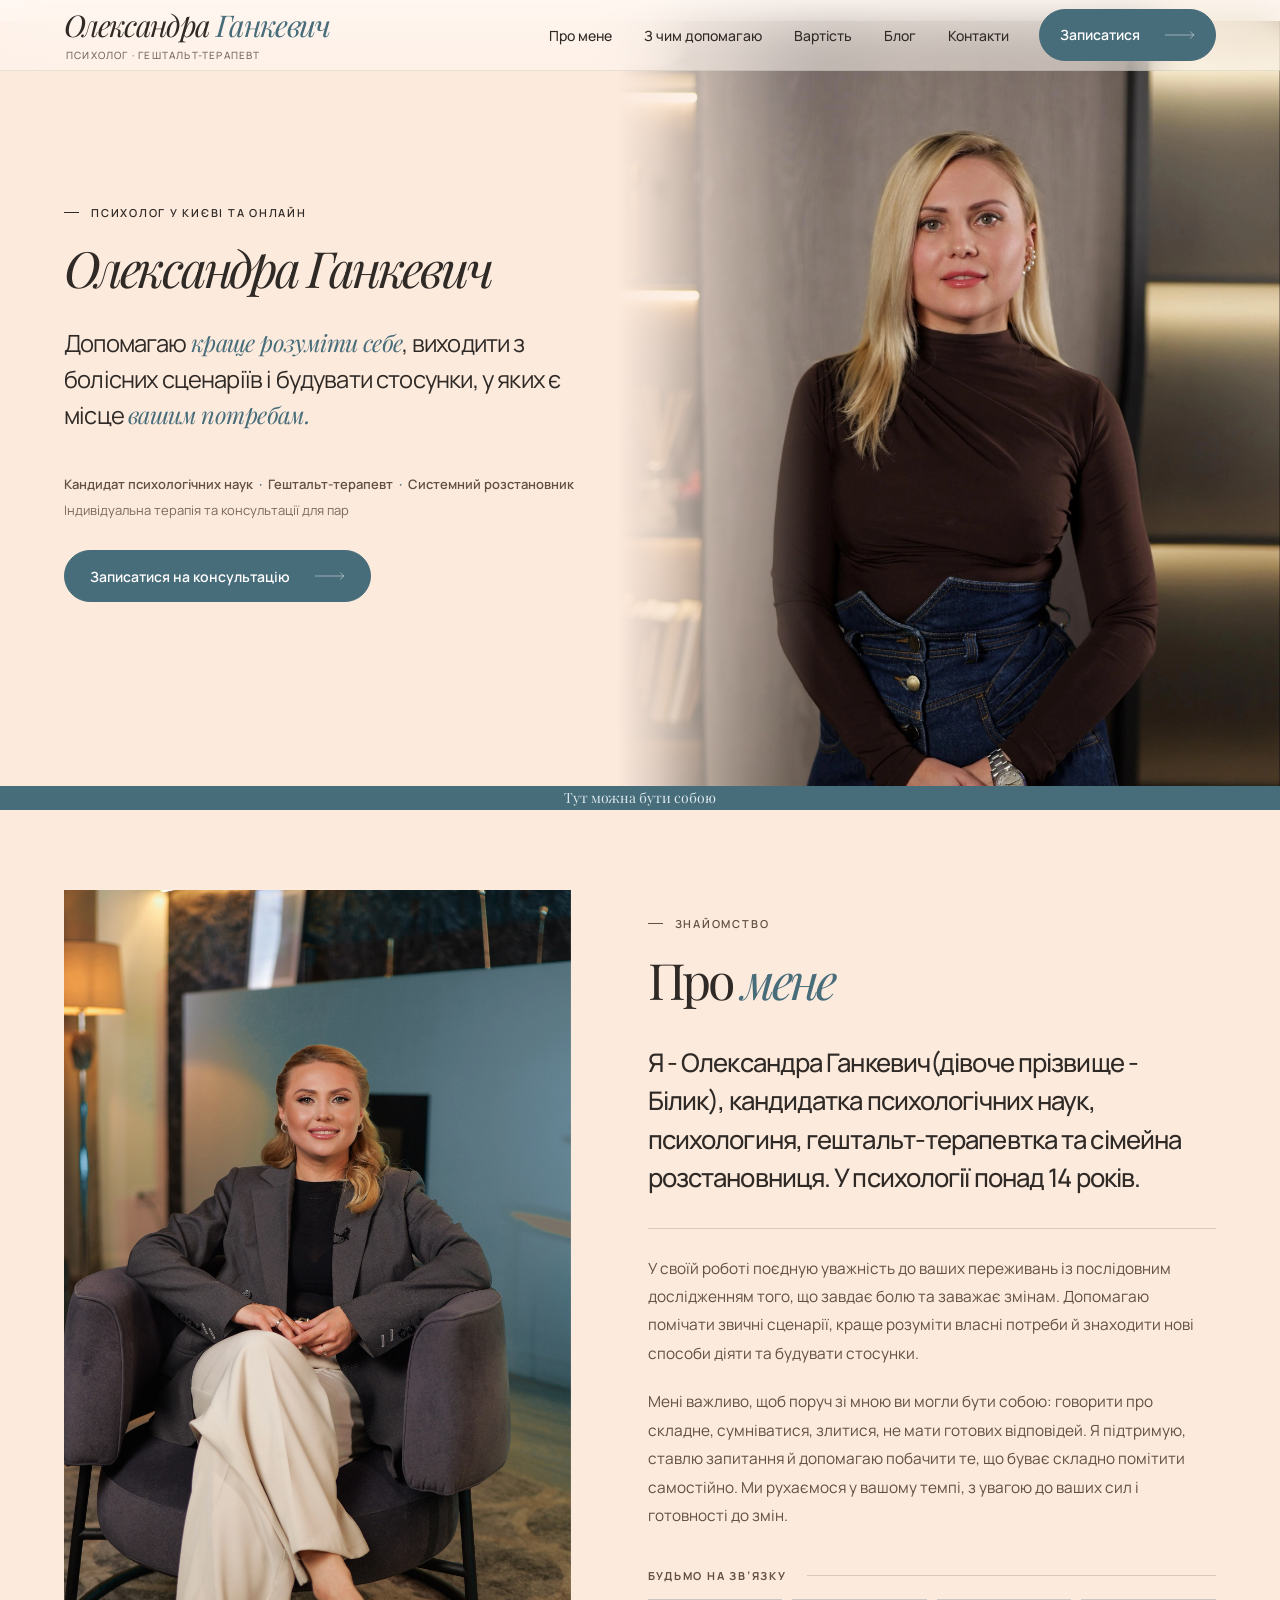
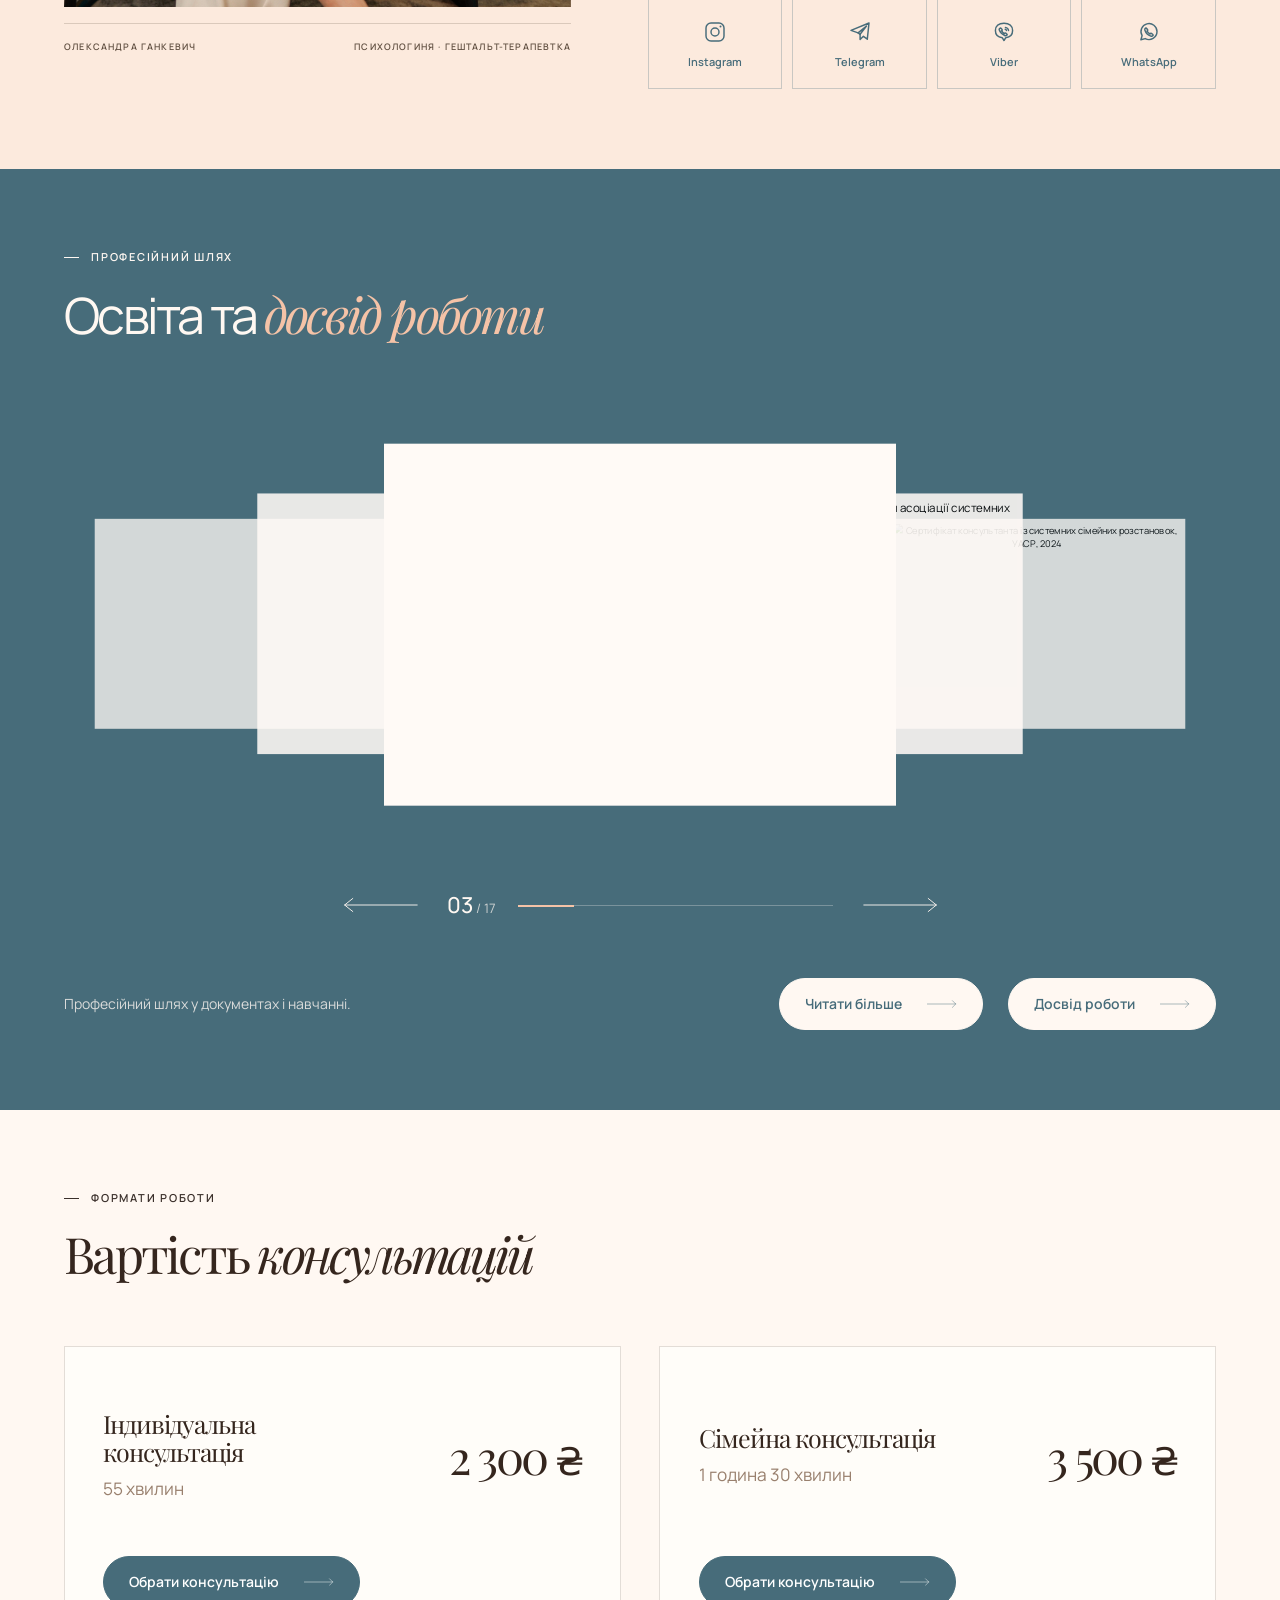
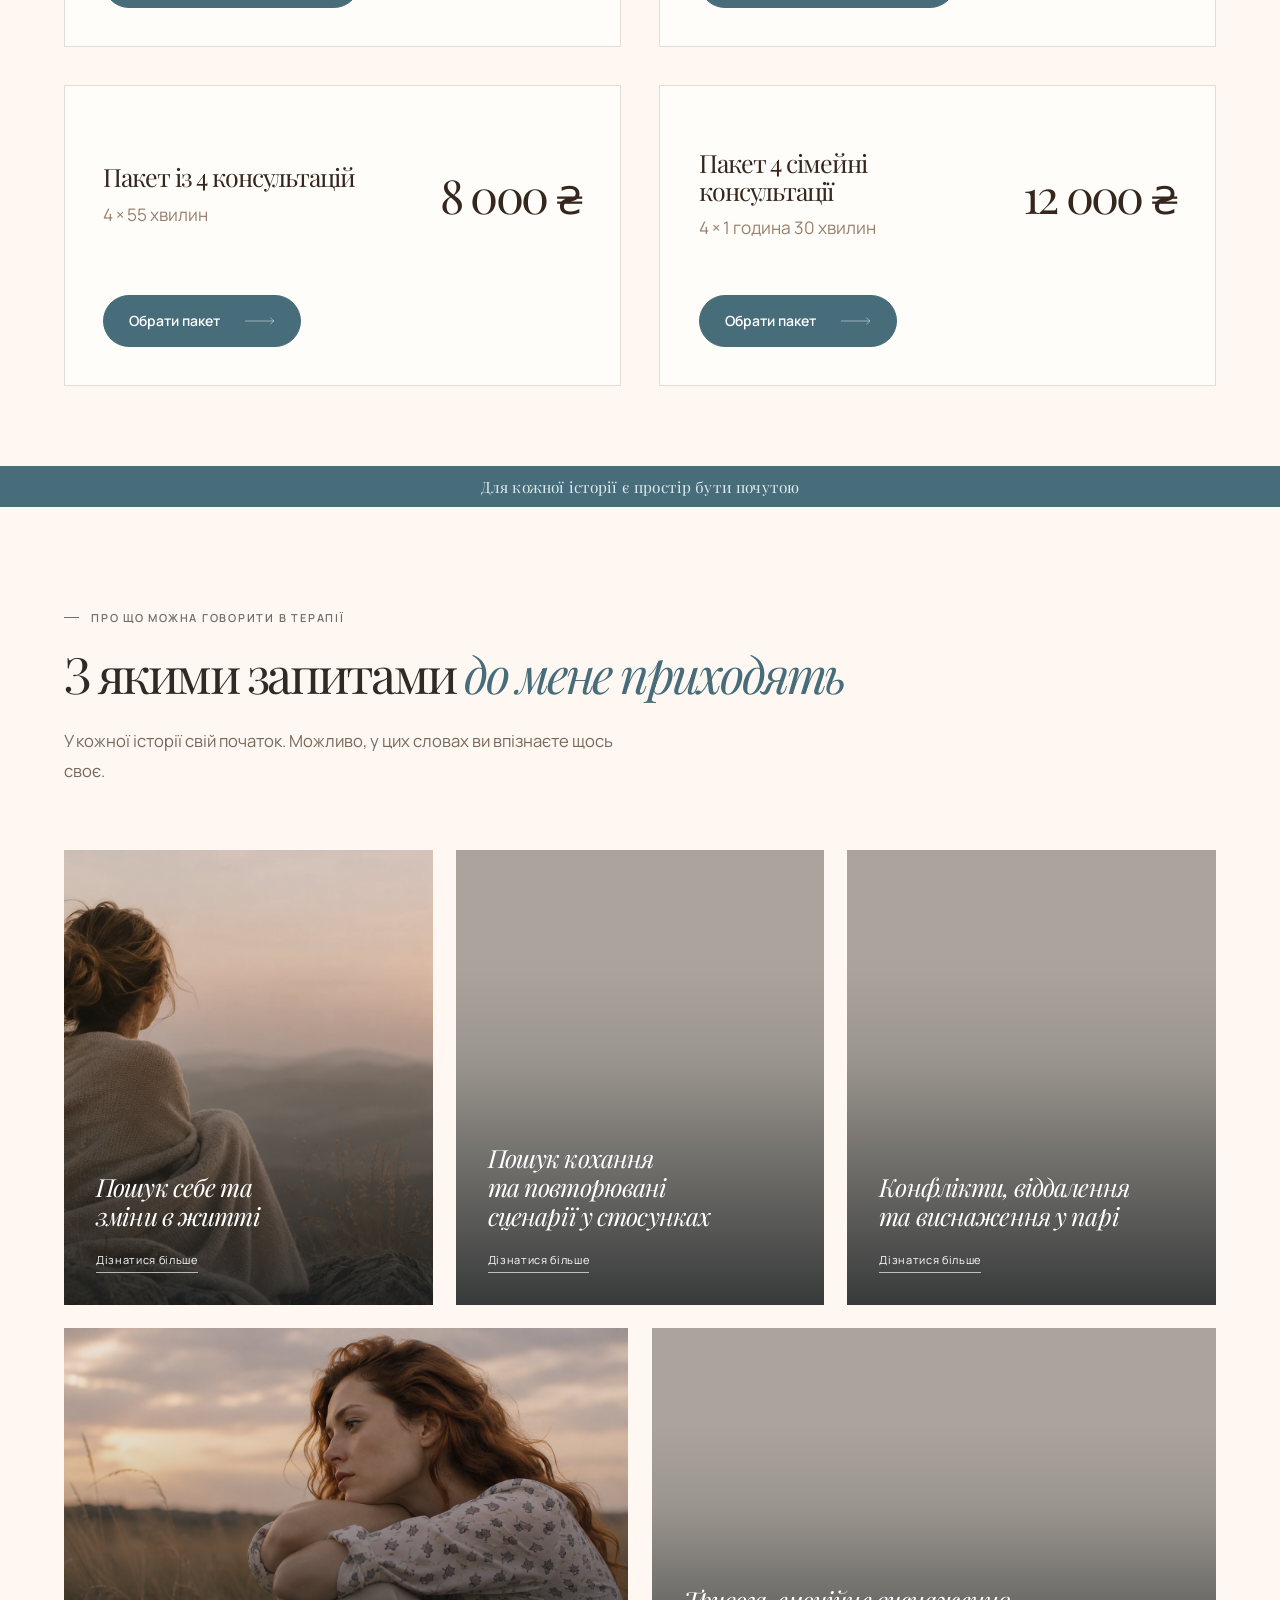
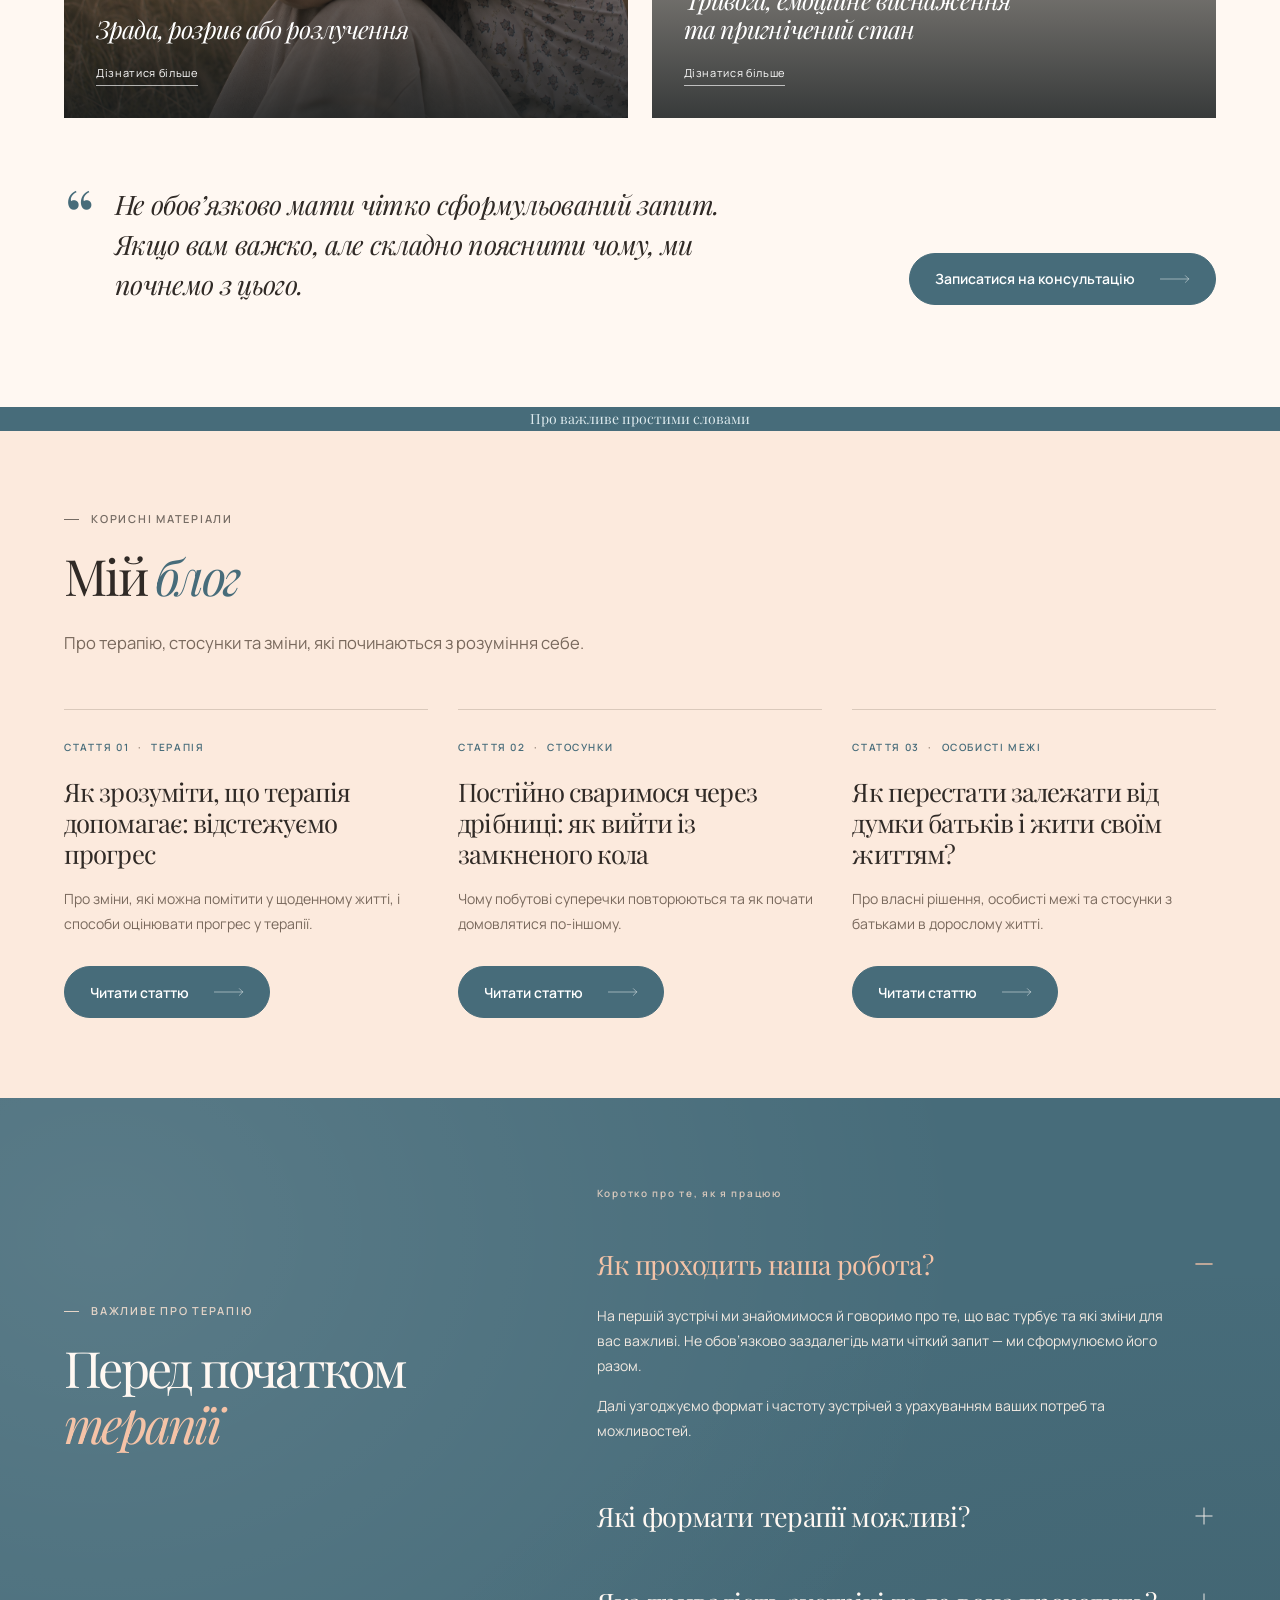
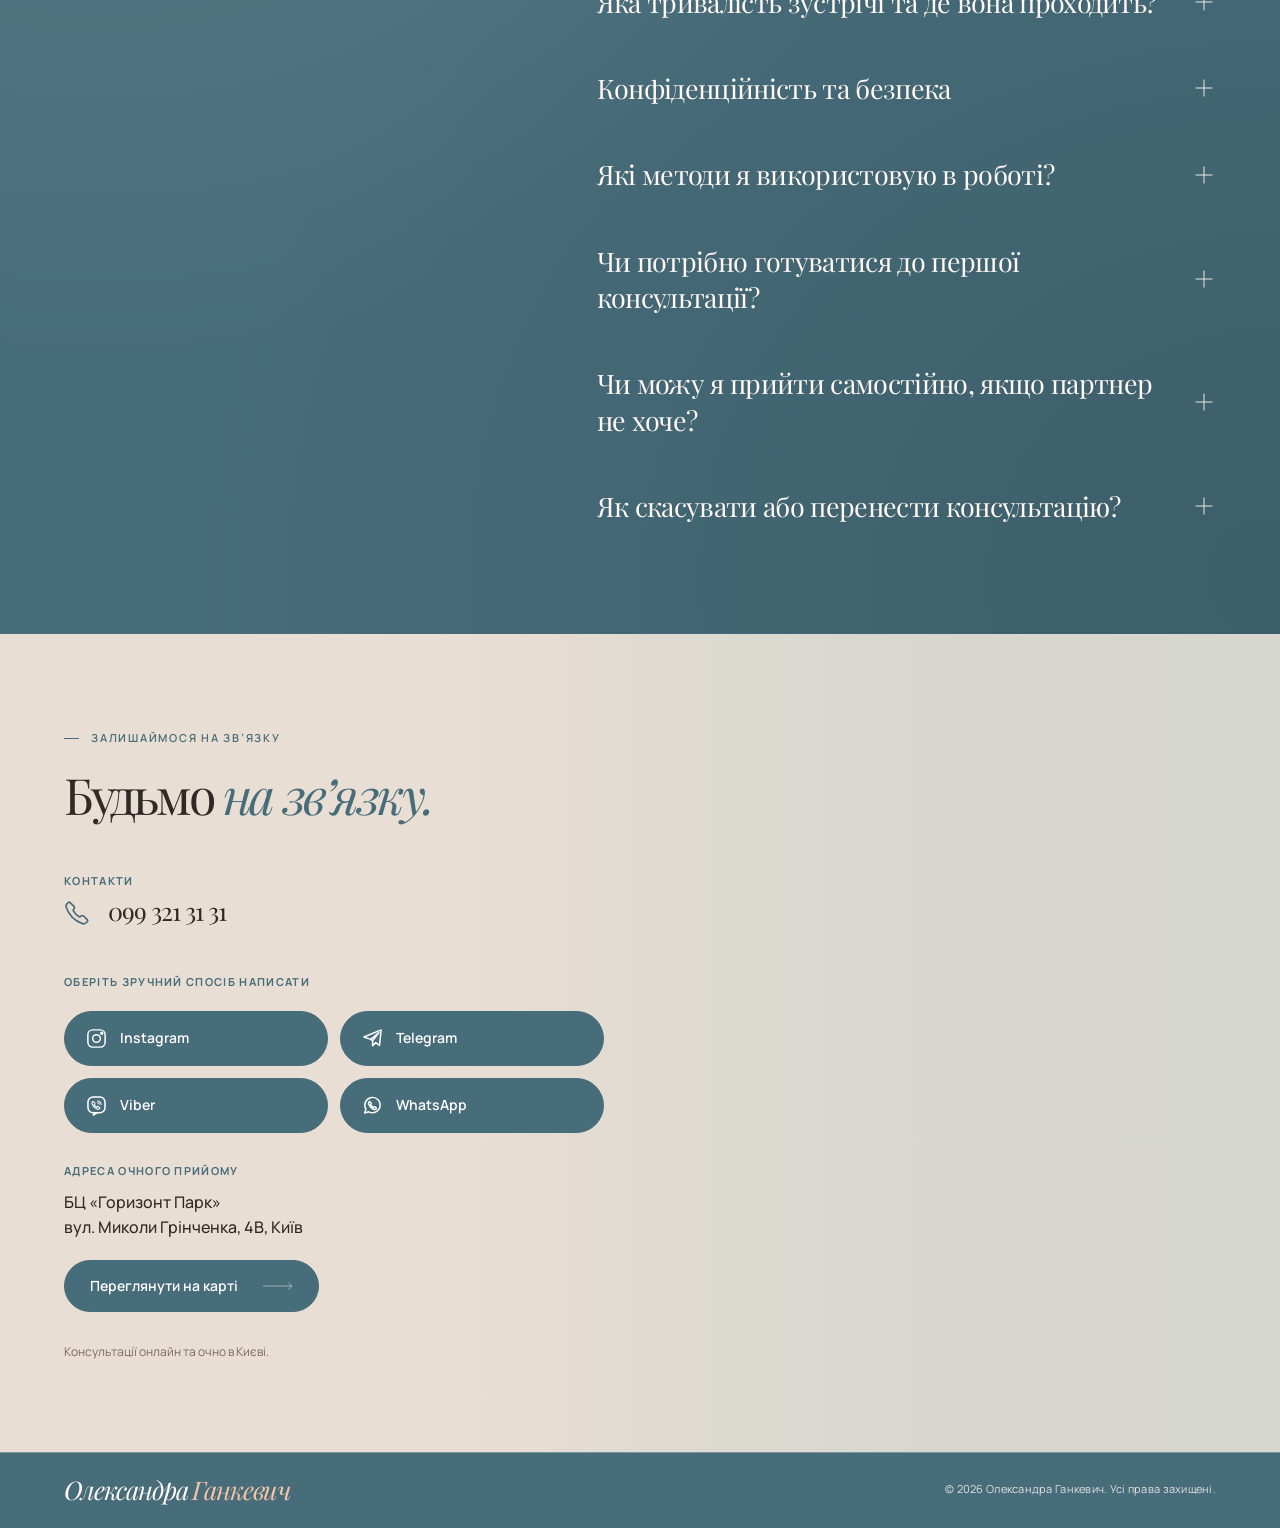
==== index.html @ 652a767f "Add files via upload" ====
<!doctype html>

<html lang="uk">
  <head>
    <title>
      Психолог, психотерапевт у Києві та онлайн | Олександра Ганкевич -
      стосунки, тривога, терапія для пар, гештальт-терапія
    </title>
    <meta
      content="Психолог, гештальт-терапевт і кандидат психологічних наук. Індивідуальна терапія та робота з парами. Онлайн та офлайн у Києві. Тривога, стосунки, життєві кризи."
      name="description"
    />
    <meta
      content="психолог Київ, психотерапевт Київ, психолог онлайн, гештальт терапевт, психолог для пар, сімейний психолог, терапія стосунків, консультація психолога онлайн, психолог Україна, терапія тривоги, психолог стосунки, психотерапевт онлайн, гештальт терапевт Київ"
      name="keywords"
    />
    <meta content="index, follow, max-image-preview:large" name="robots" />
    <meta content="website" property="og:type" />
    <meta content="uk_UA" property="og:locale" />
    <meta content="Олександра Ганкевич" property="og:site_name" />
    <meta
      content="Психолог, психотерапевт у Києві та онлайн | Олександра Ганкевич - стосунки, тривога, терапія для пар, гештальт-терапія"
      property="og:title"
    />
    <meta
      content="Психолог, гештальт-терапевт і кандидат психологічних наук. Індивідуальна терапія та робота з парами. Онлайн та офлайн у Києві. Тривога, стосунки, життєві кризи."
      property="og:description"
    />
    <meta content="og-image.jpg" property="og:image" />
    <meta content="1200" property="og:image:width" />
    <meta content="630" property="og:image:height" />
    <meta
      content="Олександра Ганкевич — психолог, гештальт-терапевт. Київ та онлайн"
      property="og:image:alt"
    />
    <meta content="summary_large_image" name="twitter:card" />
    <meta
      content="Олександра Ганкевич — психолог у Києві та онлайн"
      name="twitter:title"
    />
    <meta
      content="Психолог, гештальт-терапевт і кандидат психологічних наук. Індивідуальна терапія та робота з парами. Онлайн та офлайн у Києві. Тривога, стосунки, життєві кризи."
      name="twitter:description"
    />
    <meta content="og-image.jpg" name="twitter:image" />
    <link href="favicon.svg" rel="icon" type="image/svg+xml" />
    <link href="favicon-32.png" rel="icon" sizes="32x32" type="image/png" />
    <link href="favicon-16.png" rel="icon" sizes="16x16" type="image/png" />
    <link href="favicon.ico" rel="shortcut icon" />
    <link href="apple-touch-icon.png" rel="apple-touch-icon" sizes="180x180" />
    <meta charset="utf-8" />
    <meta content="width=device-width, initial-scale=1" name="viewport" />
    <meta content="#F9E0CA" name="theme-color" />
    <link href="https://fonts.googleapis.com" rel="preconnect" />
    <link crossorigin="" href="https://fonts.gstatic.com" rel="preconnect" />
    <link
      href="https://fonts.googleapis.com/css2?family=Manrope:wght@400;500;600;700&amp;family=Playfair+Display:ital,wght@0,400;0,500;1,400;1,500&amp;display=swap"
      rel="stylesheet"
    />
    <link href="style.css" rel="stylesheet" />
    <script defer="" src="app.js"></script>
  </head>
  <body>
    <a class="skip-link" href="#main">Перейти до вмісту</a>
    <svg aria-hidden="true" class="svg-defs" xmlns="http://www.w3.org/2000/svg">
      <symbol id="arrow-long" viewbox="0 0 72 18">
        <path
          d="M1 9h68M61 1l8 8-8 8"
          fill="none"
          stroke="currentColor"
          stroke-linecap="round"
          stroke-linejoin="round"
          stroke-width="1.1"
        ></path>
      </symbol>
    </svg>
    <header class="site-header" id="top">
      <div class="site-header__inner container">
        <a
          aria-label="Олександра Ганкевич — на головну"
          class="brand"
          href="#top"
        >
          <span class="brand__name">Олександра <span>Ганкевич</span></span>
          <span class="brand__descriptor">ПСИХОЛОГ · ГЕШТАЛЬТ-ТЕРАПЕВТ</span>
        </a>
        <nav aria-label="Основна навігація" class="desktop-nav">
          <a href="#about">Про мене</a>
          <a href="#requests">З чим допомагаю</a>
          <a href="#pricing">Вартість</a>
          <a href="#blog">Блог</a>
          <a href="#contacts">Контакти</a>
        </nav>
        <a
          class="button header-contact"
          href="https://t.me/OleksandraHankevych"
          rel="noopener noreferrer"
          target="_blank"
        >
          <span>Записатися</span
          ><svg aria-hidden="true" class="arrow arrow--header">
            <use href="#arrow-long"></use>
          </svg>
        </a>
        <button
          aria-controls="mobile-nav"
          aria-expanded="false"
          aria-label="Відкрити меню"
          class="menu-toggle"
          type="button"
        >
          <span></span><span></span><span></span>
        </button>
      </div>
      <nav
        aria-label="Мобільна навігація"
        class="mobile-nav"
        id="mobile-nav"
        inert=""
      >
        <div class="mobile-nav__inner container">
          <a href="#about">Про мене</a>
          <a href="#requests">З чим допомагаю</a>
          <a href="#pricing">Вартість</a>
          <a href="#blog">Блог</a>
          <a href="#contacts">Контакти</a>
          <a
            class="button mobile-nav__contact"
            href="https://t.me/OleksandraHankevych"
            rel="noopener noreferrer"
            target="_blank"
            >Записатися на консультацію
            <svg aria-hidden="true" class="arrow">
              <use href="#arrow-long"></use>
            </svg>
          </a>
          <span class="mobile-nav__note">Київ · Онлайн</span>
        </div>
      </nav>
    </header>
    <main id="main">
      <section aria-labelledby="hero-title" class="hero">
        <div class="hero__layout container">
          <div class="hero__copy">
            <p class="hero__eyebrow reveal">ПСИХОЛОГ У КИЄВІ ТА ОНЛАЙН</p>
            <h1 class="section-title hero__title reveal" id="hero-title">
              Олександра Ганкевич
            </h1>
            <p class="hero__subtitle reveal">
              Допомагаю <em>краще розуміти себе</em>, виходити з болісних
              сценаріїв і будувати стосунки, у яких є місце
              <em>вашим потребам.</em>
            </p>
            <div
              aria-label="Кваліфікація та напрями роботи"
              class="hero__details reveal"
            >
              <p class="hero__qualification">
                Кандидат психологічних наук
                <span aria-hidden="true">·</span> Гештальт-терапевт
                <span aria-hidden="true">·</span> Системний розстановник
              </p>
              <p class="hero__qualification-note">
                Індивідуальна терапія та консультації для пар
              </p>
            </div>
            <div class="hero__actions reveal">
              <a
                class="button"
                href="https://t.me/OleksandraHankevych"
                rel="noopener noreferrer"
                target="_blank"
                ><span>Записатися на консультацію</span
                ><svg aria-hidden="true" class="arrow">
                  <use href="#arrow-long"></use>
                </svg>
              </a>
            </div>
          </div>
          <div class="hero__portrait">
            <div class="hero__portrait-frame">
              <img
                alt="Олександра Ганкевич сидить у кріслі"
                fetchpriority="high"
                height="1654"
                src="img/oleksandra-hankevych.webp"
                width="928"
              />
            </div>
            <span class="hero__portrait-caption"
              >ОЛЕКСАНДРА ГАНКЕВИЧ <span>© ПСИХОЛОГІЧНА ПРАКТИКА</span></span
            >
          </div>
        </div>
      </section>
      <div aria-label="Тут можна бути собою" class="closing-strip">
        <p>Тут можна бути собою</p>
      </div>
      <!-- About: portrait-led editorial biography -->
      <section aria-labelledby="about-title" class="about" id="about">
        <div class="container about__layout">
          <div class="about__visual reveal">
            <div class="about__portrait">
              <img
                alt="Портрет Олександри Ганкевич"
                decoding="async"
                height="2047"
                loading="lazy"
                src="img/oleksandra-hankevych1.webp"
                width="1148"
              />
            </div>
            <div class="about__photo-footer">
              <span>ОЛЕКСАНДРА ГАНКЕВИЧ</span
              ><span>ПСИХОЛОГИНЯ · ГЕШТАЛЬТ-ТЕРАПЕВТКА</span>
            </div>
          </div>
          <div class="about__content">
            <div class="about__eyebrow reveal">
              <span aria-hidden="true"></span> ЗНАЙОМСТВО
            </div>
            <h2 class="about__title reveal" id="about-title">
              Про <em>мене</em>
            </h2>
            <p class="about__lead reveal">
              Я - Олександра Ганкевич(дівоче прізвище - Білик), кандидатка
              психологічних наук, психологиня, гештальт-терапевтка та сімейна
              розстановниця. У психології понад 14 років.
            </p>
            <div class="about__prose reveal">
              <p>
                У своїй роботі поєдную уважність до ваших переживань із
                послідовним дослідженням того, що завдає болю та заважає змінам.
                Допомагаю помічати звичні сценарії, краще розуміти власні
                потреби й знаходити нові способи діяти та будувати стосунки.
              </p>
              <p>
                Мені важливо, щоб поруч зі мною ви могли бути собою: говорити
                про складне, сумніватися, злитися, не мати готових відповідей. Я
                підтримую, ставлю запитання й допомагаю побачити те, що буває
                складно помітити самостійно. Ми рухаємося у вашому темпі, з
                увагою до ваших сил і готовності до змін.
              </p>
            </div>
            <div class="about__social reveal">
              <div class="about__social-heading">
                <span>БУДЬМО НА ЗВ’ЯЗКУ</span
                ><span aria-hidden="true" class="about__social-line"></span>
              </div>
              <div class="about__social-links">
                <a
                  aria-label="Instagram Олександри Ганкевич"
                  class="about__social-link"
                  href="https://www.instagram.com/aleksandra.hankevych?exln=MXRyNzFwM2wyeTRkMg=="
                  rel="noopener noreferrer"
                  target="_blank"
                >
                  <svg aria-hidden="true" viewbox="0 0 24 24">
                    <rect height="18" rx="5" width="18" x="3" y="3"></rect>
                    <circle cx="12" cy="12" r="4"></circle>
                    <circle
                      class="about__icon-fill"
                      cx="17.5"
                      cy="6.5"
                      r="1"
                    ></circle></svg
                  ><span>Instagram</span>
                </a>
                <a
                  aria-label="Telegram Олександри Ганкевич"
                  class="about__social-link"
                  href="https://t.me/OleksandraHankevych"
                  rel="noopener noreferrer"
                  target="_blank"
                >
                  <svg aria-hidden="true" viewbox="0 0 24 24">
                    <path
                      d="M21 3 3 10.4l7.1 2.5L18.5 6l-6.4 8.3v5.3l3.3-3.3 3.9 2.9L21 3Z"
                    ></path>
                    <path d="m10.1 12.9 2 1.4"></path></svg
                  ><span>Telegram</span>
                </a>
                <a
                  aria-label="Написати у Viber"
                  class="about__social-link"
                  href="viber://chat?number=%2B380993213131"
                >
                  <svg aria-hidden="true" viewbox="0 0 24 24">
                    <path
                      d="M12 3.2c-5.2 0-8.6 2.7-8.6 7.3 0 4.1 2.6 6.7 6.8 7.2l1.8 2.8 1.8-2.8c4.2-.5 6.8-3.1 6.8-7.2 0-4.6-3.4-7.3-8.6-7.3Z"
                    ></path>
                    <path
                      d="M8.1 8.3c.2-.3.6-.4.9-.1l1.1 1.2c.2.2.2.5.1.8l-.5.6c.7 1.2 1.5 2 2.7 2.7l.6-.5c.3-.2.6-.1.8.1l1.2 1.1c.3.3.2.7-.1.9-.6.5-1.4.7-2.2.4-2.4-.9-4.5-3-5.4-5.4-.3-.8-.1-1.6.8-1.8Z"
                    ></path>
                    <path
                      d="M13.4 7.4c1.7.2 2.9 1.5 3.1 3.1M13.2 9.3c.7.1 1.1.5 1.2 1.2"
                    ></path></svg
                  ><span>Viber</span>
                </a>
                <a
                  aria-label="Написати у WhatsApp"
                  class="about__social-link"
                  href="https://wa.me/380993213131"
                  rel="noopener noreferrer"
                  target="_blank"
                >
                  <svg aria-hidden="true" viewbox="0 0 24 24">
                    <path
                      d="M20 11.6a8 8 0 0 1-11.8 7l-4.3 1.2 1.2-4.2A8 8 0 1 1 20 11.6Z"
                    ></path>
                    <path
                      d="M8.5 8.1c.3-.3.8-.2 1 .1l1.1 1.5c.2.3.2.6 0 .9l-.5.5c.7 1.2 1.6 2.1 2.9 2.8l.5-.5c.3-.2.6-.2.9 0l1.5 1.1c.3.2.4.7.1 1-.6.7-1.4.9-2.2.6-2.6-.9-5-3.3-5.9-5.9-.3-.8-.1-1.6.6-2.1Z"
                    ></path></svg
                  ><span>WhatsApp</span>
                </a>
              </div>
            </div>
          </div>
        </div>
      </section>
      <section
        aria-labelledby="education-title"
        class="education"
        id="education"
      >
        <div class="container">
          <div class="education__heading reveal">
            <div>
              <p class="education__eyebrow"><span></span> ПРОФЕСІЙНИЙ ШЛЯХ</p>
              <h2 class="education__title" id="education-title">
                Освіта та <em>досвід роботи</em>
              </h2>
            </div>
          </div>
          <div
            aria-label="Карусель сертифікатів"
            class="education__carousel reveal"
          >
            <div
              aria-label="Гортайте сертифікати свайпом або натисканням на сусідній документ"
              class="education__viewport"
              tabindex="0"
            >
              <div class="education__track">
                <article
                  aria-label="Сертифікат 1 із 12"
                  class="education__slide"
                  role="group"
                >
                  <button
                    aria-label="Збільшити: Психологічне консультування та психокорекція"
                    class="education__certificate"
                    data-certificate="0"
                    type="button"
                  >
                    <span class="education__image"
                      ><img
                        alt="Сертифікат: Психологічне консультування та психокорекція"
                        data-orientation="landscape"
                        decoding="async"
                        loading="lazy"
                        src="img/certificates/psychological-counseling.webp"
                    /></span>
                  </button>
                </article>
                <article
                  aria-label="Сертифікат 2 із 12"
                  class="education__slide"
                  role="group"
                >
                  <button
                    aria-label="Збільшити: Основи психотерапії з онкохворими"
                    class="education__certificate"
                    data-certificate="1"
                    type="button"
                  >
                    <span class="education__image"
                      ><img
                        alt="Сертифікат: Основи психотерапії з онкохворими"
                        data-orientation="landscape"
                        decoding="async"
                        loading="lazy"
                        src="img/certificates/oncopsychology.webp"
                    /></span>
                  </button>
                </article>
                <article
                  aria-label="Сертифікат 3 із 12"
                  class="education__slide"
                  role="group"
                >
                  <button
                    aria-label="Збільшити: Документ про навчання · 11"
                    class="education__certificate"
                    data-certificate="2"
                    type="button"
                  >
                    <span class="education__image"
                      ><img
                        alt="Сертифікат: Документ про навчання · 11"
                        data-orientation="landscape"
                        decoding="async"
                        loading="lazy"
                        src="img/certificates/education-document-11.webp"
                    /></span>
                  </button>
                </article>
                <article class="education__slide" role="group" aria-label="Сертифікат 4 із 17">
                  <button class="education__certificate" data-certificate="3" type="button" aria-label="Збільшити: Посвідчення про членство в Українській асоціації системних розстановок, 2024">
                    <span class="education__image"><img src="img/certificates/membership-uasr.webp" alt="Посвідчення про членство в Українській асоціації системних розстановок, 2024" decoding="async" loading="lazy" data-orientation="landscape" /></span>
                  </button>
                </article>
                <article class="education__slide" role="group" aria-label="Сертифікат 5 із 17">
                  <button class="education__certificate" data-certificate="4" type="button" aria-label="Збільшити: Сертифікат консультанта із системних сімейних розстановок, УАСР, 2024">
                    <span class="education__image"><img src="img/certificates/systemic-consultant-uasr.webp" alt="Сертифікат консультанта із системних сімейних розстановок, УАСР, 2024" decoding="async" loading="lazy" data-orientation="landscape" /></span>
                  </button>
                </article>
                <article class="education__slide" role="group" aria-label="Сертифікат 6 із 17">
                  <button class="education__certificate" data-certificate="5" type="button" aria-label="Збільшити: Сертифікат консультанта із системних сімейних розстановок, УАСР, 2024">
                    <span class="education__image"><img src="img/certificates/systemic-consultant-uasr-additional.webp" alt="Сертифікат консультанта із системних сімейних розстановок, УАСР, 2024" decoding="async" loading="lazy" data-orientation="landscape" /></span>
                  </button>
                </article>
                <article class="education__slide" role="group" aria-label="Сертифікат 7 із 17">
                  <button class="education__certificate" data-certificate="6" type="button" aria-label="Збільшити: Когнітивно-поведінкова модель у психологічному консультуванні дорослих, 2022">
                    <span class="education__image"><img src="img/certificates/cognitive-behavioral-model.webp" alt="Когнітивно-поведінкова модель у психологічному консультуванні дорослих, 2022" decoding="async" loading="lazy" data-orientation="landscape" /></span>
                  </button>
                </article>
                <article class="education__slide" role="group" aria-label="Сертифікат 8 із 17">
                  <button class="education__certificate" data-certificate="7" type="button" aria-label="Збільшити: Основи системних розстановок, UpPro School, 2024">
                    <span class="education__image"><img src="img/certificates/uppro-systemic-constellations.webp" alt="Основи системних розстановок, UpPro School, 2024" decoding="async" loading="lazy" data-orientation="landscape" /></span>
                  </button>
                </article>
                <article
                  aria-label="Сертифікат 4 із 12"
                  class="education__slide"
                  role="group"
                >
                  <button
                    aria-label="Збільшити: Етична персоналізація психотерапії"
                    class="education__certificate"
                    data-certificate="3"
                    type="button"
                  >
                    <span class="education__image"
                      ><img
                        alt="Сертифікат: Етична персоналізація психотерапії"
                        data-orientation="landscape"
                        decoding="async"
                        loading="lazy"
                        src="img/certificates/ethical-personalization.webp"
                    /></span>
                  </button>
                </article>
                <article
                  aria-label="Сертифікат 5 із 12"
                  class="education__slide"
                  role="group"
                >
                  <button
                    aria-label="Збільшити: Документ про навчання · 12"
                    class="education__certificate"
                    data-certificate="4"
                    type="button"
                  >
                    <span class="education__image"
                      ><img
                        alt="Сертифікат: Документ про навчання · 12"
                        data-aspect="wide"
                        data-orientation="landscape"
                        decoding="async"
                        loading="lazy"
                        src="img/certificates/education-document-12.webp"
                    /></span>
                  </button>
                </article>
                <article
                  aria-label="Сертифікат 6 із 12"
                  class="education__slide"
                  role="group"
                >
                  <button
                    aria-label="Збільшити: Акредитація консультанта"
                    class="education__certificate"
                    data-certificate="5"
                    type="button"
                  >
                    <span class="education__image"
                      ><img
                        alt="Сертифікат: Акредитація консультанта"
                        decoding="async"
                        loading="lazy"
                        src="img/certificates/consultant-accreditation.webp"
                    /></span>
                  </button>
                </article>
                <article
                  aria-label="Сертифікат 7 із 12"
                  class="education__slide"
                  role="group"
                >
                  <button
                    aria-label="Збільшити: Вступ до гештальт-терапії"
                    class="education__certificate"
                    data-certificate="6"
                    type="button"
                  >
                    <span class="education__image"
                      ><img
                        alt="Сертифікат: Вступ до гештальт-терапії"
                        decoding="async"
                        loading="lazy"
                        src="img/certificates/gestalt-therapy.webp"
                    /></span>
                  </button>
                </article>
                <article
                  aria-label="Сертифікат 8 із 12"
                  class="education__slide"
                  role="group"
                >
                  <button
                    aria-label="Збільшити: Трикутники в сім’ї"
                    class="education__certificate"
                    data-certificate="7"
                    type="button"
                  >
                    <span class="education__image"
                      ><img
                        alt="Сертифікат: Трикутники в сім’ї"
                        decoding="async"
                        loading="lazy"
                        src="img/certificates/family-triangles.webp"
                    /></span>
                  </button>
                </article>
                <article
                  aria-label="Сертифікат 9 із 12"
                  class="education__slide"
                  role="group"
                >
                  <button
                    aria-label="Збільшити: Відкриття екзистенціального досвіду"
                    class="education__certificate"
                    data-certificate="8"
                    type="button"
                  >
                    <span class="education__image"
                      ><img
                        alt="Сертифікат: Відкриття екзистенціального досвіду"
                        decoding="async"
                        loading="lazy"
                        src="img/certificates/existential-experience.webp"
                    /></span>
                  </button>
                </article>
                <article
                  aria-label="Сертифікат 10 із 12"
                  class="education__slide"
                  role="group"
                >
                  <button
                    aria-label="Збільшити: Психологічна оцінка персоналу"
                    class="education__certificate"
                    data-certificate="9"
                    type="button"
                  >
                    <span class="education__image"
                      ><img
                        alt="Сертифікат: Психологічна оцінка персоналу"
                        decoding="async"
                        loading="lazy"
                        src="img/certificates/personnel-assessment.webp"
                    /></span>
                  </button>
                </article>
                <article
                  aria-label="Сертифікат 11 із 12"
                  class="education__slide"
                  role="group"
                >
                  <button
                    aria-label="Збільшити: Школа психологічного консультування"
                    class="education__certificate"
                    data-certificate="10"
                    type="button"
                  >
                    <span class="education__image"
                      ><img
                        alt="Сертифікат: Школа психологічного консультування"
                        decoding="async"
                        loading="lazy"
                        src="img/certificates/counseling-school.webp"
                    /></span>
                  </button>
                </article>
                <article
                  aria-label="Сертифікат 12 із 12"
                  class="education__slide"
                  role="group"
                >
                  <button
                    aria-label="Збільшити: Документ про навчання · 10"
                    class="education__certificate"
                    data-certificate="11"
                    type="button"
                  >
                    <span class="education__image"
                      ><img
                        alt="Сертифікат: Документ про навчання · 10"
                        data-orientation="landscape"
                        decoding="async"
                        loading="lazy"
                        src="img/certificates/education-document-10.webp"
                    /></span>
                  </button>
                </article>
              </div>
            </div>
          </div>
          <div class="education__footer">
            <button
              aria-label="Попередній сертифікат"
              class="education__nav education__nav--prev"
              data-education-prev=""
              type="button"
            >
              <svg aria-hidden="true" viewbox="0 0 92 18">
                <path d="M91 9H2M12 1 2 9l10 8"></path>
              </svg>
            </button>
            <span aria-live="polite" class="education__counter"
              ><strong data-education-current="">01</strong
              ><span> / 17</span></span
            >
            <div class="education__progress">
              <span data-education-progress=""></span>
            </div>
            <button
              aria-label="Наступний сертифікат"
              class="education__nav education__nav--next"
              data-education-next=""
              type="button"
            >
              <svg aria-hidden="true" viewbox="0 0 92 18">
                <path d="M1 9h89M80 1l10 8-10 8"></path>
              </svg>
            </button>
          </div>
          <div class="education__heading-aside reveal">
            <p>Професійний шлях у документах і навчанні.</p>
            <button
              class="button education__more"
              data-open-education=""
              type="button"
            >
              <span>Читати більше</span
              ><svg aria-hidden="true" class="arrow">
                <use href="#arrow-long"></use>
              </svg></button
            ><button
              class="button education__more"
              data-open-experience=""
              type="button"
            >
              <span>Досвід роботи</span
              ><svg aria-hidden="true" class="arrow">
                <use href="#arrow-long"></use>
              </svg>
            </button>
          </div>
        </div>
      </section>
      <!-- Editorial pricing: airy two-column layout, no cards or decorative icons -->
      <section aria-labelledby="pricing-title" class="pricing" id="pricing">
        <div class="container pricing__inner">
          <div class="pricing__heading reveal">
            <p class="pricing__eyebrow"><span></span> ФОРМАТИ РОБОТИ</p>
            <h2 id="pricing-title">Вартість <em>консультацій</em></h2>
          </div>
          <div class="pricing__grid">
            <article class="pricing__item reveal">
              <div class="pricing__item-top">
                <div class="pricing__service">
                  <h3>Індивідуальна консультація</h3>
                  <p>55 хвилин</p>
                </div>
                <p class="pricing__price">2 300 <span>₴</span></p>
              </div>
              <button
                aria-label="Обрати консультацію: Індивідуальна консультація"
                class="button pricing__buy"
                data-payment="individual"
                type="button"
              >
                <span>Обрати консультацію</span
                ><svg class="arrow" aria-hidden="true" viewbox="0 0 72 18">
                  <use href="#arrow-long"></use>
                </svg>
              </button>
            </article>
            <article class="pricing__item reveal">
              <div class="pricing__item-top">
                <div class="pricing__service">
                  <h3>Сімейна консультація</h3>
                  <p>1 година 30 хвилин</p>
                </div>
                <p class="pricing__price">3 500 <span>₴</span></p>
              </div>
              <button
                aria-label="Обрати консультацію: Сімейна консультація"
                class="button pricing__buy"
                data-payment="family"
                type="button"
              >
                <span>Обрати консультацію</span
                ><svg class="arrow" aria-hidden="true" viewbox="0 0 72 18">
                  <use href="#arrow-long"></use>
                </svg>
              </button>
            </article>
            <article class="pricing__item reveal">
              <div class="pricing__item-top">
                <div class="pricing__service">
                  <h3>Пакет із 4 консультацій</h3>
                  <p>4 × 55 хвилин</p>
                </div>
                <p class="pricing__price">8 000 <span>₴</span></p>
              </div>
              <button
                aria-label="Обрати пакет: Пакет із 4 консультацій"
                class="button pricing__buy"
                data-payment="individual-pack"
                type="button"
              >
                <span>Обрати пакет</span
                ><svg class="arrow" aria-hidden="true" viewbox="0 0 72 18">
                  <use href="#arrow-long"></use>
                </svg>
              </button>
            </article>
            <article class="pricing__item reveal">
              <div class="pricing__item-top">
                <div class="pricing__service">
                  <h3>Пакет 4 сімейні консультації</h3>
                  <p>4 × 1 година 30 хвилин</p>
                </div>
                <p class="pricing__price">12 000 <span>₴</span></p>
              </div>
              <button
                aria-label="Обрати пакет: Пакет 4 сімейні консультації"
                class="button pricing__buy"
                data-payment="family-pack"
                type="button"
              >
                <span>Обрати пакет</span
                ><svg class="arrow" aria-hidden="true" viewbox="0 0 72 18">
                  <use href="#arrow-long"></use>
                </svg>
              </button>
            </article>
          </div>
          <p
            aria-live="polite"
            class="pricing__payment-note"
            hidden=""
            id="pricing-payment-note"
            role="status"
          ></p>
        </div>
      </section>
      <!-- Gentle transition from pricing to therapy requests -->
      <div class="closing-strip requests-transition">
        <p>Для кожної історії є простір бути почутою</p>
      </div>
      <section
        aria-labelledby="requests-title"
        class="requests requests--photographic"
        id="requests"
      >
        <div class="container requests__inner">
          <header class="requests__header reveal">
            <p class="requests__eyebrow">
              <span aria-hidden="true"></span> ПРО ЩО МОЖНА ГОВОРИТИ В ТЕРАПІЇ
            </p>
            <h2 class="requests__title" id="requests-title">
              З якими запитами <em>до мене приходять</em>
            </h2>
            <p class="requests__intro">
              У кожної історії свій початок. Можливо, у цих словах ви впізнаєте
              щось своє.
            </p>
          </header>
          <div aria-label="Категорії запитів" class="requests-photo__grid">
            <button
              aria-haspopup="dialog"
              aria-label="Детальніше: Пошук себе та зміни в житті"
              class="requests-photo__card requests-photo__card--1"
              data-request-open="0"
              type="button"
            >
              <img
                alt=""
                decoding="async"
                loading="lazy"
                src="img/requests-personal.webp"
              /><span aria-hidden="true" class="requests-photo__shade"></span
              ><span class="requests-photo__content"
                ><span class="requests-photo__name"
                  >Пошук себе та зміни в житті</span
                ><span class="requests-photo__more"
                  >Дізнатися більше</span
                ></span
              ></button
            ><button
              aria-haspopup="dialog"
              aria-label="Детальніше: Пошук кохання та повторювані сценарії у стосунках"
              class="requests-photo__card requests-photo__card--2"
              data-request-open="1"
              type="button"
            >
              <img
                alt=""
                decoding="async"
                loading="lazy"
                src="img/requests-relationships.jpg"
              /><span aria-hidden="true" class="requests-photo__shade"></span
              ><span class="requests-photo__content"
                ><span class="requests-photo__name"
                  >Пошук кохання та повторювані сценарії у стосунках</span
                ><span class="requests-photo__more"
                  >Дізнатися більше</span
                ></span
              ></button
            ><button
              aria-haspopup="dialog"
              aria-label="Детальніше: Конфлікти, віддалення та виснаження у парі"
              class="requests-photo__card requests-photo__card--3"
              data-request-open="2"
              type="button"
            >
              <img
                alt=""
                decoding="async"
                loading="lazy"
                src="img/relationships.jpg"
              /><span aria-hidden="true" class="requests-photo__shade"></span
              ><span class="requests-photo__content"
                ><span class="requests-photo__name"
                  >Конфлікти, віддалення та виснаження у парі</span
                ><span class="requests-photo__more"
                  >Дізнатися більше</span
                ></span
              ></button
            ><button
              aria-haspopup="dialog"
              aria-label="Детальніше: Зрада, розрив або розлучення"
              class="requests-photo__card requests-photo__card--4"
              data-request-open="3"
              type="button"
            >
              <img
                alt=""
                decoding="async"
                loading="lazy"
                src="img/requests-personal-r.webp"
              /><span aria-hidden="true" class="requests-photo__shade"></span
              ><span class="requests-photo__content"
                ><span class="requests-photo__name"
                  >Зрада, розрив або розлучення</span
                ><span class="requests-photo__more"
                  >Дізнатися більше</span
                ></span
              ></button
            ><button
              aria-haspopup="dialog"
              aria-label="Детальніше: Тривога, емоційне виснаження та пригнічений стан"
              class="requests-photo__card requests-photo__card--5"
              data-request-open="4"
              type="button"
            >
              <img
                alt=""
                decoding="async"
                loading="lazy"
                src="img/requests-inner-state.webp"
              /><span aria-hidden="true" class="requests-photo__shade"></span
              ><span class="requests-photo__content"
                ><span class="requests-photo__name"
                  >Тривога, емоційне виснаження та пригнічений стан</span
                ><span class="requests-photo__more"
                  >Дізнатися більше</span
                ></span
              >
            </button>
          </div>
          <div class="requests__closing reveal">
            <div class="requests__closing-copy">
              <span aria-hidden="true" class="requests__closing-mark">“</span>
              <p>
                Не обов’язково мати чітко сформульований запит. Якщо вам важко,
                але складно пояснити чому, ми почнемо з цього.
              </p>
            </div>
            <a
              class="button requests__closing-button"
              href="https://t.me/OleksandraHankevych"
              rel="noopener noreferrer"
              target="_blank"
              ><span>Записатися на консультацію</span
              ><svg aria-hidden="true" class="arrow">
                <use href="#arrow-long"></use></svg
            ></a>
          </div>
        </div>
      </section>
      <dialog
        aria-labelledby="requests-dialog-title-5"
        class="education-modal requests-dialog"
        id="requests-dialog-5"
      >
        <div class="education-modal__shell">
          <div class="education-modal__top">
            <span class="requests-dialog__eyebrow">НАПРЯМ РОБОТИ</span
            ><button
              aria-label="Закрити опис"
              class="education-modal__close"
              data-request-close=""
              type="button"
            >
              ✕
            </button>
          </div>
          <div class="education-modal__scroll">
            <h2 id="requests-dialog-title-5">
              Тривога, емоційне виснаження та пригнічений стан
            </h2>
            <div class="requests-dialog__columns">
              <div class="requests__column requests__column--situation">
                <h4>Впізнаєте себе?</h4>
                <ul>
                  <li>Постійно думаю про погане.</li>
                  <li>Не можу розслабитися.</li>
                  <li>Немає сил навіть на звичайні справи.</li>
                  <li>Нічого не радує.</li>
                  <li>Важко працювати чи шукати роботу.</li>
                  <li>Здається, що я не справляюся.</li>
                </ul>
              </div>
              <div class="requests__column requests__column--work">
                <h4>Над чим працюватимемо</h4>
                <ul>
                  <li>Зрозуміємо, що посилює тривогу й виснаження.</li>
                  <li>Знайдемо способи справлятися з напругою.</li>
                  <li>Навчимося помічати перевантаження та власні потреби.</li>
                  <li>Відновлювати сили й підтримку.</li>
                  <li>Поступово повертатися до важливих справ.</li>
                </ul>
              </div>
            </div>
            <div class="requests-dialog__footer">
              <a
                class="button requests-dialog__cta"
                href="https://t.me/OleksandraHankevych"
                rel="noopener noreferrer"
                target="_blank"
                >Записатися на консультацію</a
              >
            </div>
          </div>
        </div>
      </dialog>
      <dialog
        aria-labelledby="requests-dialog-title-4"
        class="education-modal requests-dialog"
        id="requests-dialog-4"
      >
        <div class="education-modal__shell">
          <div class="education-modal__top">
            <span class="requests-dialog__eyebrow">НАПРЯМ РОБОТИ</span
            ><button
              aria-label="Закрити опис"
              class="education-modal__close"
              data-request-close=""
              type="button"
            >
              ✕
            </button>
          </div>
          <div class="education-modal__scroll">
            <h2 id="requests-dialog-title-4">Зрада, розрив або розлучення</h2>
            <div class="requests-dialog__columns">
              <div class="requests__column requests__column--situation">
                <h4>Впізнаєте себе?</h4>
                <ul>
                  <li>Не можу пережити зраду.</li>
                  <li>Більше не довіряю партнеру.</li>
                  <li>Не знаю: залишитися чи піти.</li>
                  <li>Після розриву не можу зібратися.</li>
                  <li>Страшно починати життя заново.</li>
                  <li>Розлучаємося — як пройти через це?</li>
                </ul>
              </div>
              <div class="requests__column requests__column--work">
                <h4>Над чим працюватимемо</h4>
                <ul>
                  <li>Справлятися з болем та сильними переживаннями.</li>
                  <li>Повертати опору в повсякденному житті.</li>
                  <li>Зрозуміти, чого ви хочете далі.</li>
                  <li>Визначити власні межі й умови продовження стосунків.</li>
                  <li>
                    Якщо ви приходите парою — з’ясувати готовність обох
                    відновлювати довіру.
                  </li>
                </ul>
              </div>
            </div>
            <div class="requests-dialog__footer">
              <a
                class="button requests-dialog__cta"
                href="https://t.me/OleksandraHankevych"
                rel="noopener noreferrer"
                target="_blank"
                >Записатися на консультацію</a
              >
            </div>
          </div>
        </div>
      </dialog>
      <dialog
        aria-labelledby="requests-dialog-title-3"
        class="education-modal requests-dialog"
        id="requests-dialog-3"
      >
        <div class="education-modal__shell">
          <div class="education-modal__top">
            <span class="requests-dialog__eyebrow">НАПРЯМ РОБОТИ</span
            ><button
              aria-label="Закрити опис"
              class="education-modal__close"
              data-request-close=""
              type="button"
            >
              ✕
            </button>
          </div>
          <div class="education-modal__scroll">
            <h2 id="requests-dialog-title-3">
              Конфлікти, віддалення та виснаження у парі
            </h2>
            <div class="requests-dialog__columns">
              <div class="requests__column requests__column--situation">
                <h4>Впізнаєте себе?</h4>
                <ul>
                  <li>Сваримося через одне й те саме.</li>
                  <li>Не можемо ні про що домовитися.</li>
                  <li>Усе тримається на мені.</li>
                  <li>Мене не чують.</li>
                  <li>Живемо як сусіди.</li>
                  <li>Я втомилася тягнути наші стосунки.</li>
                </ul>
              </div>
              <div class="requests__column requests__column--work">
                <h4>Над чим працюватимемо</h4>
                <ul>
                  <li>Проаналізуємо, як виникають і повторюються сварки.</li>
                  <li>Будемо вчитися говорити про потреби та образи.</li>
                  <li>Чути одне одного під час незгоди.</li>
                  <li>Домовлятися про побут, дітей і відповідальність.</li>
                  <li>
                    Проаналізуємо, що потрібно для відновлення близькості.
                  </li>
                </ul>
                <p class="requests__aside">
                  Звернутися можна разом або індивідуально.
                </p>
              </div>
            </div>
            <div class="requests-dialog__footer">
              <a
                class="button requests-dialog__cta"
                href="https://t.me/OleksandraHankevych"
                rel="noopener noreferrer"
                target="_blank"
                >Записатися на консультацію</a
              >
            </div>
          </div>
        </div>
      </dialog>
      <dialog
        aria-labelledby="requests-dialog-title-2"
        class="education-modal requests-dialog"
        id="requests-dialog-2"
      >
        <div class="education-modal__shell">
          <div class="education-modal__top">
            <span class="requests-dialog__eyebrow">НАПРЯМ РОБОТИ</span
            ><button
              aria-label="Закрити опис"
              class="education-modal__close"
              data-request-close=""
              type="button"
            >
              ✕
            </button>
          </div>
          <div class="education-modal__scroll">
            <h2 id="requests-dialog-title-2">
              Пошук кохання та повторювані сценарії у стосунках
            </h2>
            <div class="requests-dialog__columns">
              <div class="requests__column requests__column--situation">
                <h4>Впізнаєте себе?</h4>
                <ul>
                  <li>Хочу стосунків, але не складається.</li>
                  <li>Щоразу все закінчується однаково.</li>
                  <li>Закохуюся в тих, кому не потрібна.</li>
                  <li>Боюся, що мене покинуть.</li>
                  <li>Підлаштовуюся, щоб мене любили.</li>
                  <li>Мені погано, але не можу піти.</li>
                </ul>
              </div>
              <div class="requests__column requests__column--work">
                <h4>Над чим працюватимемо</h4>
                <ul>
                  <li>Проаналізуємо, що повторюється у стосунках.</li>
                  <li>Навчимося помічати власні потреби й межі.</li>
                  <li>Розпізнавати взаємність.</li>
                  <li>Говорити про свої бажання.</li>
                  <li>Обирати, з ким і як будувати близькість.</li>
                </ul>
              </div>
            </div>
            <div class="requests-dialog__footer">
              <a
                class="button requests-dialog__cta"
                href="https://t.me/OleksandraHankevych"
                rel="noopener noreferrer"
                target="_blank"
                >Записатися на консультацію</a
              >
            </div>
          </div>
        </div>
      </dialog>
      <dialog
        aria-labelledby="requests-dialog-title-1"
        class="education-modal requests-dialog"
        id="requests-dialog-1"
      >
        <div class="education-modal__shell">
          <div class="education-modal__top">
            <span class="requests-dialog__eyebrow">НАПРЯМ РОБОТИ</span
            ><button
              aria-label="Закрити опис"
              class="education-modal__close"
              data-request-close=""
              type="button"
            >
              ✕
            </button>
          </div>
          <div class="education-modal__scroll">
            <h2 id="requests-dialog-title-1">Пошук себе та зміни в житті</h2>
            <div class="requests-dialog__columns">
              <div class="requests__column requests__column--situation">
                <h4>Впізнаєте себе?</h4>
                <ul>
                  <li>Не розумію, чого хочу.</li>
                  <li>Не знаю, яку роботу обрати.</li>
                  <li>Постійно порівнюю себе з іншими.</li>
                  <li>Боюся помилитися.</li>
                  <li>Важко сказати батькам «ні».</li>
                  <li>Живу так, як від мене очікують.</li>
                </ul>
              </div>
              <div class="requests__column requests__column--work">
                <h4>Над чим працюватимемо</h4>
                <ul>
                  <li>Шукати, що важливо саме вам.</li>
                  <li>Відрізняти свої бажання від чужих очікувань.</li>
                  <li>Будувати межі з батьками без постійної провини.</li>
                  <li>Більше довіряти власним рішенням.</li>
                  <li>Визначити наступні кроки у роботі та житті.</li>
                </ul>
              </div>
            </div>
            <div class="requests-dialog__footer">
              <a
                class="button requests-dialog__cta"
                href="https://t.me/OleksandraHankevych"
                rel="noopener noreferrer"
                target="_blank"
                >Записатися на консультацію</a
              >
            </div>
          </div>
        </div>
      </dialog>
      <div aria-label="Про важливе простими словами" class="closing-strip">
        <p>Про важливе простими словами</p>
      </div>
      <!-- Blog: articles and future video publications -->
      <section class="blog" id="blog" aria-labelledby="blog-title">
        <div class="container">
          <header class="requests__header reveal">
            <p class="requests__eyebrow">
              <span aria-hidden="true"></span> КОРИСНІ МАТЕРІАЛИ
            </p>
            <h2 class="requests__title" id="blog-title">Мій <em>блог</em></h2>
            <p class="requests__intro">
              Про терапію, стосунки та зміни, які починаються з розуміння себе.
            </p>
          </header>
          <div class="blog__grid">
            <article class="blog__card reveal">
              <p class="blog__number">СТАТТЯ 01 <span>·</span> ТЕРАПІЯ</p>
              <h3>Як зрозуміти, що терапія допомагає: відстежуємо прогрес</h3>
              <p class="blog__excerpt">
                Про зміни, які можна помітити у щоденному житті, і способи
                оцінювати прогрес у терапії.
              </p>
              <button
                class="button blog__read"
                type="button"
                data-blog-open="1"
                aria-haspopup="dialog"
              >
                <span>Читати статтю</span
                ><svg class="arrow" aria-hidden="true">
                  <use href="#arrow-long"></use>
                </svg>
              </button>
            </article>
            <article class="blog__card reveal">
              <p class="blog__number">СТАТТЯ 02 <span>·</span> СТОСУНКИ</p>
              <h3>
                Постійно сваримося через дрібниці: як вийти із замкненого кола
              </h3>
              <p class="blog__excerpt">
                Чому побутові суперечки повторюються та як почати домовлятися
                по-іншому.
              </p>
              <button
                class="button blog__read"
                type="button"
                data-blog-open="2"
                aria-haspopup="dialog"
              >
                <span>Читати статтю</span
                ><svg class="arrow" aria-hidden="true">
                  <use href="#arrow-long"></use>
                </svg>
              </button>
            </article>
            <article class="blog__card reveal">
              <p class="blog__number">СТАТТЯ 03 <span>·</span> ОСОБИСТІ МЕЖІ</p>
              <h3>
                Як перестати залежати від думки батьків і жити своїм життям?
              </h3>
              <p class="blog__excerpt">
                Про власні рішення, особисті межі та стосунки з батьками в
                дорослому житті.
              </p>
              <button
                class="button blog__read"
                type="button"
                data-blog-open="3"
                aria-haspopup="dialog"
              >
                <span>Читати статтю</span
                ><svg class="arrow" aria-hidden="true">
                  <use href="#arrow-long"></use>
                </svg>
              </button>
            </article>
          </div>
        </div>
      </section>
      <dialog
        class="blog-dialog"
        id="blog-dialog-1"
        aria-labelledby="blog-dialog-title-1"
      >
        <div class="blog-dialog__shell">
          <div class="blog-dialog__top">
            <span>ОЛЕКСАНДРА ГАНКЕВИЧ · БЛОГ</span
            ><button
              class="blog-dialog__close"
              type="button"
              data-blog-close
              aria-label="Закрити статтю"
            >
              ×
            </button>
          </div>
          <div class="blog-dialog__content">
            <p class="blog-dialog__eyebrow">СТАТТЯ 01</p>
            <h2 id="blog-dialog-title-1">
              Як зрозуміти, що терапія допомагає: відстежуємо прогрес
            </h2>
            <div class="blog-dialog__body">
              <p>
                «Я ходжу до психолога, багато про себе розумію. Але чи
                змінюється щось у моєму житті?»
              </p>
              <p>
                Це запитання варто ставити. Ви вкладаєте в терапію час, гроші й
                сили та маєте право розуміти, яку користь отримуєте.
              </p>
              <p>
                Щоб помічати зміни, корисно дивитися на конкретні ситуації: як
                ви почуваєтеся, що робите і з чим тепер можете впоратися.
              </p>
              <h3>Визначте, що для вас означає «стало краще»</h3>
              <p>
                «Хочу бути щасливішою» - зрозуміле бажання, але за ним складно
                оцінювати прогрес. Спробуйте разом із психологом уточнити: що
                саме має змінитися у вашому повсякденному житті?
              </p>
              <p>Наприклад:</p>
              <ul>
                <li>
                  Менше тривожитися: рідше відкладати важливі справи через
                  страх.
                </li>
                <li>
                  Захищати свої межі: відмовляти, коли немає сил чи бажання.
                </li>
                <li>
                  Покращити стосунки: говорити про образу до того, як вона
                  переросте у сварку.
                </li>
                <li>
                  Стати впевненішою: приймати рішення без постійного пошуку
                  схвалення.
                </li>
                <li>
                  Вийти з виснаження: мати більше сил на повсякденні справи й
                  відпочинок.
                </li>
              </ul>
              <p>
                Оберіть кілька орієнтирів, які важливі саме вам. Не потрібно
                змінювати все одразу.
              </p>
              <h3>Помічайте невеликі зміни</h3>
              <p>Прогрес може виглядати скромніше, ніж очікувалося:</p>
              <ul>
                <li>
                  Раніше ви одразу погоджувалися - тепер берете час подумати.
                </li>
                <li>Раніше мовчали про образу - тепер можете її назвати.</li>
                <li>
                  Раніше після сварки випадали з життя на кілька днів - тепер
                  швидше повертаєтеся до своїх справ.
                </li>
                <li>
                  Раніше тривога повністю зупиняла - тепер іноді вдається діяти
                  попри неї.
                </li>
              </ul>
              <p>
                Це приклади можливих змін. Ваші орієнтири залежатимуть від того,
                з чим ви прийшли в терапію.
              </p>
              <p>
                Водночас звертайте увагу, чи переходить розуміння в дії. «Я
                знаю, чому так роблю» - важливе відкриття. Наступне питання: «Чи
                з’являється в мене можливість діяти інакше?»
              </p>
              <h3>Робіть короткі нотатки</h3>
              <p>Раз на тиждень можна відповісти на чотири запитання:</p>
              <ul>
                <li>Що було найскладнішим?</li>
                <li>Як я з цим упоралася?</li>
                <li>Що вдалося зробити інакше?</li>
                <li>Що залишається без змін або погіршується?</li>
              </ul>
              <p>
                Пишіть конкретно: «Сказала, що сьогодні не готова допомагати»,
                «Надіслала резюме, хоча боялася відмови».
              </p>
              <p>
                За потреби психолог може запропонувати спеціальні опитувальники
                для відстеження симптомів. Вони допомагають оцінювати зміни, але
                не замінюють розмови про ваше самопочуття та життя.
              </p>
              <h3>Обговорюйте результат із психологом</h3>
              <p>
                Вам не потрібно самостійно визначати, чи «правильно»
                відбувається терапія. Повертайтеся до цього питання разом із
                фахівцем. Обговорювати варто і зміни, і сумніви щодо їх
                відсутності.
              </p>
              <p>Можна прямо запитати:</p>
              <ul>
                <li>Над чим ми зараз працюємо?</li>
                <li>Які зміни ми вже бачимо?</li>
                <li>Чому ця складність залишається?</li>
                <li>Чи потрібно скоригувати наш підхід?</li>
              </ul>
              <p>
                На початку роботи також можна домовитися, коли ви повернетеся до
                оцінювання прогресу.
              </p>
              <h3>Якщо після зустрічі стало важче</h3>
              <p>
                Важливо розрізняти емоції після складної розмови й стійке
                погіршення стану. Сам по собі дискомфорт не доводить, що терапія
                працює.
              </p>
              <p>
                Якщо ви помічаєте, що гірше спите, дедалі важче працювати чи
                справлятися зі звичними справами, повідомте про це психолога.
                Погіршення потребує уваги та перегляду допомоги - його не варто
                автоматично пояснювати «глибокою роботою».
              </p>
              <h3>Якщо змін поки немає</h3>
              <p>
                Якщо ви не відчуваєте змін, варто прямо обговорити це зі своїм
                терапевтом. Разом ви зможете повернутися до ваших цілей,
                оцінити, що допомагає, а що поки не працює, та скоригувати
                подальшу роботу. За потреби - обговорити залучення додаткової
                допомоги.
              </p>
              <p>
                Тривалість терапії залежить від запиту, цілей, історії та
                поточних життєвих обставин. Єдиного строку для всіх немає. Проте
                ви можете обговорювати напрям роботи та її користь на будь-якому
                етапі.
              </p>
            </div>
            <a
              class="button blog-dialog__cta"
              href="https://t.me/OleksandraHankevych"
              target="_blank"
              rel="noopener noreferrer"
              ><span>Записатися на консультацію</span
              ><svg class="arrow" aria-hidden="true">
                <use href="#arrow-long"></use></svg
            ></a>
          </div>
        </div>
      </dialog>
      <dialog
        class="blog-dialog"
        id="blog-dialog-2"
        aria-labelledby="blog-dialog-title-2"
      >
        <div class="blog-dialog__shell">
          <div class="blog-dialog__top">
            <span>ОЛЕКСАНДРА ГАНКЕВИЧ · БЛОГ</span
            ><button
              class="blog-dialog__close"
              type="button"
              data-blog-close
              aria-label="Закрити статтю"
            >
              ×
            </button>
          </div>
          <div class="blog-dialog__content">
            <p class="blog-dialog__eyebrow">СТАТТЯ 02</p>
            <h2 id="blog-dialog-title-2">
              Постійно сваримося через дрібниці: як вийти із замкненого кола
            </h2>
            <div class="blog-dialog__body">
              <p>«Попросила прибрати чашку -знову посварилися».</p>
              <p>«Хотіла просто поговорити, а він почув претензію».</p>
              <p>«Щоразу обіцяємо спокійніше, але все повторюється».</p>
              <p>
                В якийсь момент починає здаватися, що ви не можете домовитися
                навіть про найпростіше. Розмова про покупки закінчується
                взаємними образами, а запитання про плани -кількома годинами
                мовчання.
              </p>
              <p>
                Щоб змінити це, варто придивитися і до предмета суперечки, і до
                того, що відбувається між вами під час розмови.
              </p>
              <h3>Про що ви насправді сперечаєтеся?</h3>
              <p>
                Уявімо: ви просили партнера прибрати кухню. Повертаєтеся - посуд
                досі стоїть.
              </p>
              <p>
                Ваша думка: «Моє прохання знову проігнорували. Усе на мені».
              </p>
              <p>
                Партнер чує роздратування й думає: «Що б я не робив, цього
                завжди недостатньо».
              </p>
              <p>
                Ви говорите про непомитий посуд, але переживаєте різне: одна
                людина - самотність у спільних обов’язках, інша - відчуття
                постійної критики.
              </p>
              <p>За побутовою суперечкою можуть стояти питання:</p>
              <ul>
                <li>Чи можу я на тебе покластися?</li>
                <li>Чи помічаєш ти мої зусилля?</li>
                <li>Чи важливо тобі, як я почуваюся?</li>
                <li>Чи є місце моїм потребам?</li>
              </ul>
              <p>
                Водночас сам побут теж має значення. Якщо один партнер постійно
                перевантажений, потрібні конкретні зміни в розподілі справ.
              </p>
              <h3>Як замикається коло конфлікту</h3>
              <p>Один із можливих сценаріїв виглядає так:</p>
              <ul>
                <li>Ви довго терпите й накопичуєте невдоволення.</li>
                <li>
                  Звертаєтеся вже з роздратуванням: «Тобі взагалі байдуже!»
                </li>
                <li>
                  Партнер захищається, відповідає претензією або замовкає.
                </li>
                <li>Ви відчуваєте, що вас не почули, й посилюєте тиск.</li>
                <li>Партнер ще більше віддаляється.</li>
                <li>Розмова закінчується без домовленості.</li>
              </ul>
              <p>
                Наступного разу до нового приводу додається образа від
                попередньої сварки.
              </p>
              <p>
                Корисно запитати себе: у який момент наша розмова перестає бути
                спробою домовитися?
              </p>
              <h3>Що можна спробувати змінити</h3>
              <h4>1. Говоріть раніше, ніж закінчиться терпіння</h4>
              <p>
                Звертайте увагу на перші ознаки невдоволення. Сказати «Я
                втомилася й потребую допомоги сьогодні» зазвичай простіше, ніж
                пояснювати свої потреби після тижнів накопичених образ.
              </p>
              <p>
                Вам не потрібно чекати, поки ситуація стане нестерпною, щоб
                порушити важливе питання.
              </p>
              <h4>2. Називайте конкретну ситуацію</h4>
              <p>
                Фрази «Ти ніколи не допомагаєш» або «Тобі завжди байдуже» легко
                переводять розмову в суперечку про те, хто що робив минулого
                місяця.
              </p>
              <p>Спробуйте описати подію, її вплив на вас і своє прохання:</p>
              <p>
                «Ми домовилися, що сьогодні вечерю готуєш ти. Коли цього не
                сталося, мені довелося змінити свої плани. Давай домовимося, як
                попереджати одне одного, якщо не встигаємо».
              </p>
              <p>
                Спокійне формулювання не гарантує бажаної відповіді, але
                допомагає ясніше донести суть.
              </p>
              <h4>3. Робіть прохання зрозумілим</h4>
              <p>«Будь уважнішим» кожен може розуміти по-своєму.</p>
              <p>Конкретніше:</p>
              <ul>
                <li>«Попереджай, якщо затримуєшся».</li>
                <li>
                  «Візьми на себе вечірнє вкладання дітей у вівторок і четвер».
                </li>
                <li>
                  «Мені потрібно десять хвилин, щоб ти вислухав мене без порад».
                </li>
              </ul>
              <p>
                Перевірте, чи обоє однаково зрозуміли домовленість і чи реально
                її виконати.
              </p>
              <h4>4. Беріть паузу з домовленістю повернутися</h4>
              <p>
                Коли ви вже кричите, перебиваєте або не можете сприймати слова
                партнера, можна зупинити розмову.
              </p>
              <p>Наприклад:</p>
              <p>
                «Я зараз дуже злюся й починаю говорити образливе. Мені потрібна
                пауза. Давай повернемося до цього о восьмій».
              </p>
              <p>
                Важливо справді повернутися. Інакше пауза перетвориться на
                чергове уникнення складної теми.
              </p>
              <h4>5. Перевіряйте, що змінилося після розмови</h4>
              <p>Через кілька днів поверніться до домовленості:</p>
              <ul>
                <li>Чи вдалося її виконати?</li>
                <li>Що завадило?</li>
                <li>Чи стало навантаження справедливішим?</li>
                <li>Що потрібно уточнити?</li>
              </ul>
              <p>
                Примирення може принести полегшення. Але для виходу з
                повторюваного конфлікту потрібні й зміни у повсякденних діях.
              </p>
              <h3>А якщо намагаюся тільки я?</h3>
              <p>
                Ви можете змінювати спосіб розмови, ясніше говорити про потреби
                й визначати власні межі. Проте відповідальність за стосунки не
                може повністю лежати на одній людині.
              </p>
              <p>
                Якщо партнер постійно ігнорує домовленості, висміює ваші
                переживання або відмовляється обговорювати труднощі, варто
                придивитися: чи є готовність до співпраці з обох боків?
              </p>
              <p>
                Якщо у стосунках є погрози, залякування, контроль або
                насильство, першочергове питання - ваша безпека. Технік
                спілкування для такої ситуації недостатньо.
              </p>
              <h3>Як може допомогти психолог</h3>
              <p>
                На консультації можна розібрати конкретну сварку: з чого вона
                почалася, що кожен почув, як відреагував і де розмова зайшла у
                звичне коло.
              </p>
              <p>
                У роботі з парою ми можемо дослідити цей сценарій, навчитися
                ясніше говорити про складне та шукати домовленості, які
                враховують потреби обох.
              </p>
              <p>
                Якщо партнер поки не готовий прийти, можна звернутися
                самостійно. Тоді зосередимося на ваших переживаннях, межах і
                рішеннях: на що ви можете впливати та яких змін потребуєте.
              </p>
              <p>
                Якщо впізнаєте себе в цих ситуаціях, можна почати з однієї
                зустрічі - розібрати те, що повторюється саме у ваших стосунках.
              </p>
            </div>
            <a
              class="button blog-dialog__cta"
              href="https://t.me/OleksandraHankevych"
              target="_blank"
              rel="noopener noreferrer"
              ><span>Записатися на консультацію</span
              ><svg class="arrow" aria-hidden="true">
                <use href="#arrow-long"></use></svg
            ></a>
          </div>
        </div>
      </dialog>
      <dialog
        class="blog-dialog"
        id="blog-dialog-3"
        aria-labelledby="blog-dialog-title-3"
      >
        <div class="blog-dialog__shell">
          <div class="blog-dialog__top">
            <span>ОЛЕКСАНДРА ГАНКЕВИЧ · БЛОГ</span
            ><button
              class="blog-dialog__close"
              type="button"
              data-blog-close
              aria-label="Закрити статтю"
            >
              ×
            </button>
          </div>
          <div class="blog-dialog__content">
            <p class="blog-dialog__eyebrow">СТАТТЯ 03</p>
            <h2 id="blog-dialog-title-3">
              Як перестати залежати від думки батьків і жити своїм життям?
            </h2>
            <div class="blog-dialog__body">
              <p>
                Ви давно дорослі. Працюєте, самі себе забезпечуєте, можливо,
                маєте власну сім’ю. Але одного маминого «Я б на твоєму місці так
                не робила» достатньо, щоб почати сумніватися у своєму рішенні.
              </p>
              <p>
                Хочеться змінити роботу - але що скажуть батьки? Обрати партнера
                - але чи сподобається він мамі? Провести вихідні по-своєму -але
                як відмовити й не образити?
              </p>
              <p>
                Бажання враховувати думку батьків природне. Складність виникає,
                коли без їхнього схвалення стає важко обирати власне життя.
              </p>
              <h3>Як помітити цю залежність</h3>
              <p>Придивіться, чи впізнаєте ви себе:</p>
              <p>
                Перед важливим рішенням думаєте насамперед про реакцію батьків.
                Відмовляєтеся від бажаного, щоб їх не засмутити. Довго
                виправдовуєте свої вчинки. Відчуваєте провину, коли кажете «ні».
                Приховуєте звичайні рішення, бо боїтеся критики. Після розмови з
                батьками перестаєте довіряти собі. Сподіваєтеся, що вони нарешті
                дозволять вам жити по-своєму.
              </p>
              <p>
                Окремий пункт ще не означає, що ваші стосунки нездорові.
                Важливо, наскільки це обмежує ваш вибір і впливає на
                самопочуття.
              </p>
              <h3>Чому так складно не погодитися з мамою чи татом</h3>
              <p>
                У дитинстві ми залежимо від дорослих. Їхнє схвалення, підтримка
                та прийняття мають велике значення.
              </p>
              <p>
                Якщо незгода супроводжувалася критикою, образою або
                відстороненням, могла закріпитися звичка: щоб зберегти
                близькість, потрібно погоджуватися.
              </p>
              <p>
                У дорослому житті ця звичка іноді залишається. Ви вже можете
                вирішувати самостійно, але всередині виникає страх: «Якщо зроблю
                по-своєму, мене засудять або відкинуть».
              </p>
              <p>
                Водночас батьки можуть діяти з турботи й тривоги. Та навіть щира
                турбота не робить кожне їхнє рішення правильним саме для вас.
              </p>
              <h3>Що означає сепарація від батьків</h3>
              <p>
                Психологічна сепарація - це поступове формування самостійності:
                у поглядах, рішеннях, відповідальності за власне життя.
              </p>
              <p>
                Вона може поєднуватися з любов’ю, вдячністю й близькими
                стосунками.
              </p>
              <p>
                Ви можете вислухати пораду, не погодитися з нею та зберегти
                повагу до батьків. Можете засмутити їх своїм вибором і все одно
                мати право на цей вибір.
              </p>
              <h3>З чого почати</h3>
              <h4>1. Відокремлюйте власне бажання від очікуваної реакції</h4>
              <p>Перед рішенням запитайте себе:</p>
              <ul>
                <li>Чого хочу саме я?</li>
                <li>Чому це для мене важливо?</li>
                <li>Якби батьки поставилися нейтрально, що б я обрала?</li>
                <li>Я справді не хочу цього чи боюся їхньої реакції?</li>
              </ul>
              <p>
                Не обов’язково одразу мати чітку відповідь. Спочатку достатньо
                помітити, де ваше бажання, а де страх незгоди.
              </p>
              <h4>2. Починайте з невеликих рішень</h4>
              <p>
                Не потрібно одразу змінювати все життя. Оберіть ситуацію, у якій
                можете потренувати самостійність: як провести вихідний, що
                купити, коли приїхати в гості.
              </p>
              <p>
                Зробіть вибір і поспостерігайте: що ви відчуваєте? Чи хочеться
                негайно отримати схвалення? Що допомагає витримати
                невпевненість?
              </p>
              <p>
                Так поступово з’являється досвід: «Я можу вирішувати й
                відповідати за наслідки».
              </p>
              <h4>
                3. Замінюйте прохання про дозвіл повідомленням про рішення
              </h4>
              <p>Порівняйте:</p>
              <p>«Мамо, ти не будеш проти, якщо я не приїду?»</p>
              <p>
                «Мамо, цими вихідними я залишуся вдома. Давай домовимося про
                інший день».
              </p>
              <p>
                У другому випадку ви залишаєте місце для контакту, водночас
                повідомляючи про власний вибір.
              </p>
              <h4>4. Скорочуйте нескінченні виправдання</h4>
              <p>
                Ви можете пояснити своє рішення. Але не зобов’язані переконувати
                доти, доки його схвалять.
              </p>
              <p>Можна сказати:</p>
              <ul>
                <li>«Я розумію, що ти хвилюєшся. Я це обдумала».</li>
                <li>«Дякую за пораду. Остаточне рішення я прийму сама».</li>
                <li>«Ми можемо по-різному на це дивитися».</li>
                <li>
                  «Я не готова продовжувати розмову в такому тоні. Поговоримо
                  пізніше».
                </li>
              </ul>
              <p>
                Оберіть слова, які звучать природно для вас. Межі не потребують
                ідеальної промови.
              </p>
              <h4>5. Перевіряйте, про що говорить провина</h4>
              <p>Після відмови може виникнути думка: «Я погана донька».</p>
              <p>
                Спробуйте уточнити: ви справді когось образили чи просто не
                виконали очікування?
              </p>
              <p>
                Почуття провини заслуговує на увагу, але саме по собі не
                доводить, що ви вчинили неправильно. Іноді воно супроводжує
                незвичну спробу поставити власні потреби поруч із потребами
                близьких.
              </p>
              <h4>6. Враховуйте реальну залежність</h4>
              <p>
                Якщо ви живете разом із батьками, фінансово від них залежите або
                потребуєте їхньої допомоги, свобода рішень може мати практичні
                обмеження.
              </p>
              <p>
                Тоді варто продумувати посильні кроки: власний дохід, бюджет,
                побутові домовленості, інші джерела підтримки. Самостійність
                можна будувати поступово, з урахуванням ваших обставин.
              </p>
              <h3>А якщо батьки ображаються?</h3>
              <p>
                Ви можете говорити дбайливо й поважати їхні почуття. Проте не
                можете гарантувати, що кожне ваше рішення їм сподобається.
              </p>
              <p>
                Варто залишати простір для їхньої реакції, не відмовляючись
                автоматично від свого вибору:
              </p>
              <p>
                «Я бачу, що ти засмутилася. Ти важлива для мене. Але це рішення
                я хочу прийняти сама».
              </p>
              <p>
                Якщо незгода викликає погрози, приниження або загрожує вашій
                безпеці, важливо шукати підтримку й обирати безпечний спосіб
                дій.
              </p>
              <h3>Як із цим працюють у терапії</h3>
              <p>
                На консультаціях можна дослідити, чому батьківська незгода так
                болісно переживається, що стоїть за провиною та в яких ситуаціях
                ви втрачаєте опору на себе.
              </p>
              <p>
                Далі - вчитися розпізнавати власні бажання, пробувати нові
                способи розмови й поступово приймати рішення, які відповідають
                вашому життю.
              </p>
              <p>
                Ви можете залишатися люблячою донькою та водночас бути дорослою
                людиною, яка обирає свій шлях.
              </p>
              <p>
                Якщо вам складно почути себе за очікуваннями близьких, із цим
                можна прийти на консультацію.
              </p>
            </div>
            <a
              class="button blog-dialog__cta"
              href="https://t.me/OleksandraHankevych"
              target="_blank"
              rel="noopener noreferrer"
              ><span>Записатися на консультацію</span
              ><svg class="arrow" aria-hidden="true">
                <use href="#arrow-long"></use></svg
            ></a>
          </div>
        </div>
      </dialog>
      <!-- FAQ: an editorial guide to the therapeutic process -->
      <section aria-labelledby="faq-title" class="faq" id="faq">
        <div class="container faq__layout">
          <div class="faq__intro reveal">
            <p class="faq__eyebrow">
              <span aria-hidden="true"></span> ВАЖЛИВЕ ПРО ТЕРАПІЮ
            </p>
            <h2 class="faq__title" id="faq-title">
              Перед початком <em>терапії</em>
            </h2>
          </div>
          <div class="faq__items reveal">
            <p class="faq__items-label">Коротко про те, як я працюю</p>
            <details class="faq__item" open="">
              <summary>
                <span>Як проходить наша робота?</span
                ><span aria-hidden="true" class="faq__toggle"></span>
              </summary>
              <div class="faq__answer">
                <p>
                  На першій зустрічі ми знайомимося й говоримо про те, що вас
                  турбує та які зміни для вас важливі. Не обов’язково
                  заздалегідь мати чіткий запит — ми сформулюємо його разом.
                </p>
                <p>
                  Далі узгоджуємо формат і частоту зустрічей з урахуванням ваших
                  потреб та можливостей.
                </p>
              </div>
            </details>
            <details class="faq__item">
              <summary>
                <span>Які формати терапії можливі?</span
                ><span aria-hidden="true" class="faq__toggle"></span>
              </summary>
              <div class="faq__answer">
                <ul class="faq__formats">
                  <li>
                    <strong>Індивідуальна терапія</strong
                    ><span
                      >робота з вашими переживаннями, стосунками та
                      труднощами.</span
                    >
                  </li>
                  <li>
                    <strong>Терапія для пар</strong
                    ><span
                      >спільна робота над взаєморозумінням, конфліктами та
                      близькістю.</span
                    >
                  </li>
                  <li>
                    <strong>Короткострокова робота</strong
                    ><span>2–6 зустрічей навколо конкретного питання.</span>
                  </li>
                  <li>
                    <strong>Довгострокова групова терапія</strong
                    ><span
                      >дослідження себе та своїх способів будувати стосунки у
                      взаємодії з іншими.</span
                    >
                  </li>
                </ul>
              </div>
            </details>
            <details class="faq__item">
              <summary>
                <span>Яка тривалість зустрічі та де вона проходить?</span
                ><span aria-hidden="true" class="faq__toggle"></span>
              </summary>
              <div class="faq__answer">
                <div class="faq__durations">
                  <p><span>Індивідуальна</span><strong>55 хвилин</strong></p>
                  <p>
                    <span>Для пари</span><strong>1 година 30 хвилин</strong>
                  </p>
                </div>
                <p>Зустрічі проходять <strong>онлайн або офлайн</strong>.</p>
              </div>
            </details>
            <details class="faq__item">
              <summary>
                <span>Конфіденційність та безпека</span
                ><span aria-hidden="true" class="faq__toggle"></span>
              </summary>
              <div class="faq__answer">
                <p>
                  Я гарантую конфіденційність, дбайливий підхід та професійну
                  етику.
                </p>
                <p>
                  У роботі використовую сучасні психотерапевтичні методи та
                  науково обґрунтовані підходи.
                </p>
              </div>
            </details>
            <details class="faq__item">
              <summary>
                <span>Які методи я використовую в роботі?</span
                ><span aria-hidden="true" class="faq__toggle"></span>
              </summary>
              <div class="faq__answer">
                <p>У своїй практиці я поєдную:</p>
                <ul class="faq__methods">
                  <li>гештальт-терапію</li>
                  <li>системні розстановки</li>
                  <li>когнітивно-поведінкові техніки</li>
                  <li>арт-терапевтичні інструменти</li>
                  <li>психотерапевтичне консультування</li>
                </ul>
                <p>
                  Це дозволяє працювати не лише з симптомом, а з глибинними
                  причинами стану, стосунків та життєвих сценаріїв.
                </p>
              </div>
            </details>
            <details class="faq__item">
              <summary>
                <span>Чи потрібно готуватися до першої консультації?</span
                ><span aria-hidden="true" class="faq__toggle"></span>
              </summary>
              <div class="faq__answer">
                <p>
                  Спеціальна підготовка не потрібна. Можна прийти без чіткого
                  запиту й почати з того, що зараз турбує. Якщо хочеться,
                  запишіть важливі думки чи запитання, щоб не забути їх під час
                  зустрічі.
                </p>
                <p>
                  Якщо консультація проходитиме онлайн, подбайте про безпечне й
                  комфортне місце, де вас ніхто не турбуватиме й не чутиме вашої
                  розмови.
                </p>
              </div>
            </details>
            <details class="faq__item">
              <summary>
                <span>Чи можу я прийти самостійно, якщо партнер не хоче?</span
                ><span aria-hidden="true" class="faq__toggle"></span>
              </summary>
              <div class="faq__answer">
                <p>
                  Так. На індивідуальних зустрічах ми можемо розібратися у ваших
                  переживаннях, потребах і тому, що відбувається у стосунках. Ви
                  зможете краще зрозуміти, на що можете впливати, як говорити
                  про важливе та які рішення приймати далі. Це не замінює
                  спільної роботи пари, але дозволяє почати з себе.
                </p>
              </div>
            </details>
            <details class="faq__item">
              <summary>
                <span>Як скасувати або перенести консультацію?</span
                ><span aria-hidden="true" class="faq__toggle"></span>
              </summary>
              <div class="faq__answer">
                <p>
                  Якщо ваші плани змінилися, повідомте мене щонайменше за 24
                  години до зустрічі — ми скасуємо її або підберемо інший час.
                </p>
                <p>
                  У разі пізнішого скасування чи пропуску консультація
                  оплачується в повному обсязі, оскільки цей час зарезервований
                  для вас.
                </p>
                <p>
                  Якщо виникла надзвичайна ситуація, зокрема повітряна тривога
                  чи раптові перебої зі зв’язком, повідомте мене за можливості —
                  домовимося індивідуально.
                </p>
              </div>
            </details>
          </div>
        </div>
      </section>
      <dialog
        aria-labelledby="education-modal-title"
        class="education-modal"
        id="education-modal"
      >
        <div class="education-modal__shell">
          <div class="education-modal__top">
            <span>ОЛЕКСАНДРА ГАНКЕВИЧ · ОСВІТА</span
            ><button
              aria-label="Закрити вікно"
              class="education-modal__close"
              data-close-education=""
              type="button"
            >
              ✕
            </button>
          </div>
          <div class="education-modal__scroll">
            <h2 id="education-modal-title">
              Освіта та <em>професійний розвиток</em>
            </h2>
            <h3>Основна освіта</h3>
            <ol class="education-modal__entries">
              <li class="education-modal__entry">
                <span>2004–2009</span>
                <p>КНЛУ («Практичний психолог»)</p>
              </li>
              <li class="education-modal__entry">
                <span>2009–2011</span>
                <p>КНУ ім. Тараса Шевченка (магістратура)</p>
              </li>
              <li class="education-modal__entry">
                <span>2011–2016</span>
                <p>КНУ ім. Тараса Шевченка (аспірантура)</p>
              </li>
            </ol>
            <h3>Додаткова освіта та курси</h3>
            <ol class="education-modal__entries">
              <li class="education-modal__entry">
                <span>2007–2011</span>
                <p>
                  Інститут Гештальта та Психодрами 1–2 ступені. Спеціальність:
                  «Психолог-консультант»
                </p>
              </li>
              <li class="education-modal__entry">
                <span>2008–2011</span>
                <p>
                  Освітня програма Європейської Асоціації Психотерапії,
                  Європейської Асоціації Консультування, Професійної
                  Психотерапевтичної Ліги.
                </p>
              </li>
            </ol>
            <h4>Назва курсів:</h4>
            <ul class="education-modal__courses">
              <li>Системна психотерапія.</li>
              <li>Системна психотерапія сексуальних розладів.</li>
              <li>
                Соматопсихологія та психокаталіз (авторська методика Ермошина
                А.Ф.).
              </li>
              <li>Основи медичної психології та психодіагностики.</li>
              <li>Основи когнитивно–поведенческого подхода.</li>
              <li>
                Відмінності між психодинамічним і психологічним консультуванням.
              </li>
              <li>Основи екзистенціально – гуманістичного консультування.</li>
              <li>
                Етична персоналізація модальності психотерапії (авт. методика
                проф. Бондаренко А. Ф.).
              </li>
            </ul>
            <ol class="education-modal__entries">
              <li class="education-modal__entry">
                <span>2007–2008</span>
                <p>
                  Українськи науково-методичний центр практичної психології і
                  соціальної роботи «Школа психологічного консультування» (100
                  годин).
                </p>
              </li>
              <li class="education-modal__entry">
                <span>2010–2011</span>
                <p>
                  Київський Інститут Гештальту і Психодрами «Психологічне
                  консультування та психокорекційна робота з дітьми та
                  підлітками»
                </p>
              </li>
              <li class="education-modal__entry">
                <span>2010</span>
                <p>Практичний досвід Д.А. Леонтьєва.</p>
              </li>
              <li class="education-modal__entry">
                <span>2009–2010</span>
                <p>
                  Компанія Executive Search Konyaeva &amp; partners.
                  («Психологічна оцінка персоналу», «Використання мотивації та
                  винагороди людини», «Технологія бізнес консультування»).
                </p>
              </li>
              <li class="education-modal__entry">
                <span>2012–2013</span>
                <p>
                  Центр психологічної допомоги «Рівновага». Освітня програма
                  «Трикутники в сім'ї».
                </p>
              </li>
              <li class="education-modal__entry">
                <span>2012</span>
                <p>
                  Міжнародний консультаційно-діагностичний центр Гармонія Жирття
                  «Основи психотерапії з онкохворими».
                </p>
              </li>
              <li class="education-modal__entry">
                <span>2014–2016</span>
                <p>
                  Авторський курс АВА терапії «Технологія роботи з дітьми з
                  «Особлими потребами» Ізраїль.
                </p>
              </li>
              <li class="education-modal__entry">
                <span>2017</span>
                <p>
                  Київський університет ім. Б.Грінчека. Курс підвищення
                  кваліфікації науково-педагогічних працівників ВНЗ за модулем
                  «Лідерство» (30 кейсів).
                </p>
              </li>
              <li class="education-modal__entry">
                <span>2019</span>
                <p>
                  Український науково-діагностичний центр практичної психології
                  і соціальної роботи (Профорієнтація підлітків «Університет
                  Магеллано»).
                </p>
              </li>
              <li class="education-modal__entry">
                <span>2020</span>
                <p>
                  Навчання по проведенню авторської гри «Історія хвороби моєї
                  дитини.»
                </p>
              </li>
              <li class="education-modal__entry">
                <span>2021–2022</span>
                <p>
                  Українська асоціація когнітивно-поведінкової терапії (фобії,
                  панічні атаки, обсесивно-компульсивні розлади особистості.)
                </p>
              </li>
              <li class="education-modal__entry">
                <span>2024</span>
                <p>
                  Українська Асоціація Системних Розстановок (Консультант),
                  Дійсний член асоціації.
                </p>
              </li>
            </ol>
          </div>
        </div>
      </dialog>
      <dialog
        aria-labelledby="experience-modal-title"
        class="education-modal"
        id="experience-modal"
      >
        <div class="education-modal__shell">
          <div class="education-modal__top">
            <span>ОЛЕКСАНДРА ГАНКЕВИЧ · ДОСВІД РОБОТИ</span
            ><button
              aria-label="Закрити вікно"
              class="education-modal__close"
              data-close-experience=""
              type="button"
            >
              ✕
            </button>
          </div>
          <div class="education-modal__scroll">
            <h2 id="experience-modal-title">Досвід <em>роботи</em></h2>
            <ol class="education-modal__entries">
              <li class="education-modal__entry">
                <span>2010- до сьогодні</span>
                <p>Індивідуальне консультування;</p>
              </li>
              <li class="education-modal__entry">
                <span>2010 -2013 рр.</span>
                <p>ссш № 31 м. Київ (практикуючий психолог);</p>
              </li>
              <li class="education-modal__entry">
                <span>2013-2016 рр.</span>
                <p>
                  психолого-медико-педагогічна коснультація (ПМПК) Дніпровського
                  рай-ну, м. Київ (психолог-консультант);
                </p>
              </li>
              <li class="education-modal__entry">
                <span>2016 -2019 рр.</span>
                <p>
                  КНУ ім. Бориса Грінченка (викладач кафедри прктичної
                  психології);
                </p>
              </li>
              <li class="education-modal__entry">
                <span>2018-2019 рр.</span>
                <p>
                  Психологічний центр NeuroFlex (дитячий та сімейний
                  психолог,АВА- терапевт);
                </p>
              </li>
              <li class="education-modal__entry">
                <span>2019-2022 рр.</span>
                <p>
                  Психологічий центр «Meliora» (дитячий та сімейний психолог);
                </p>
              </li>
              <li class="education-modal__entry">
                <span>2022 -</span>
                <p>Приватна практика.</p>
              </li>
            </ol>
          </div>
        </div>
      </dialog>
      <dialog
        aria-label="Перегляд сертифіката"
        class="certificate-modal"
        id="certificate-modal"
      >
        <div class="certificate-modal__top">
          <span data-certificate-caption="">Сертифікат</span
          ><button
            aria-label="Закрити сертифікат"
            data-close-certificate=""
            type="button"
          >
            ✕
          </button>
        </div>
        <div class="certificate-modal__image">
          <img alt="Збільшений сертифікат" data-certificate-full="" />
        </div>
      </dialog>
    </main>
    <footer
      aria-labelledby="contacts-title"
      class="contact-footer"
      id="contacts"
    >
      <div aria-hidden="true" class="contact-footer__map-background">
        <iframe
          allowfullscreen=""
          loading="lazy"
          referrerpolicy="no-referrer-when-downgrade"
          data-map-desktop="true"
          src="https://www.google.com/maps?q=%D0%91%D0%A6%20%D0%93%D0%BE%D1%80%D0%B8%D0%B7%D0%BE%D0%BD%D1%82%20%D0%9F%D0%B0%D1%80%D0%BA%2C%20%D0%B2%D1%83%D0%BB%D0%B8%D1%86%D1%8F%20%D0%9C%D0%B8%D0%BA%D0%BE%D0%BB%D0%B8%20%D0%93%D1%80%D1%96%D0%BD%D1%87%D0%B5%D0%BD%D0%BA%D0%B0%2C%204%D0%92%2C%20%D0%9A%D0%B8%D1%97%D0%B2%2C%20%D0%A3%D0%BA%D1%80%D0%B0%D1%97%D0%BD%D0%B0&amp;output=embed"
          title="Карта: БЦ Горизонт Парк, вулиця Миколи Грінченка, 4В, Київ"
        ></iframe>
      </div>
      <div class="container contact-footer__layout">
        <div class="contact-footer__info">
          <p class="contact-footer__eyebrow">
            <span aria-hidden="true"></span> ЗАЛИШАЙМОСЯ НА ЗВ’ЯЗКУ
          </p>
          <h2 class="contact-footer__title" id="contacts-title">
            Будьмо <em>на зв’язку.</em>
          </h2>
          <p class="contact-footer__intro">КОНТАКТИ</p>
          <a
            aria-label="Зателефонувати: 099 321 31 31"
            class="contact-footer__phone"
            href="tel:+380993213131"
            ><svg aria-hidden="true" viewbox="0 0 24 24">
              <path
                d="M5.1 3.8c-.5-.5-1.2-.5-1.7 0L2.3 5c-.7.7-.8 1.7-.5 2.6 2.2 6.3 7.3 11.4 13.6 13.6.9.3 1.9.2 2.6-.5l1.2-1.1c.5-.5.5-1.2 0-1.7l-3-3c-.4-.4-1.1-.5-1.6-.2l-1.7 1c-2.3-1.2-4.2-3.1-5.4-5.4l1-1.7c.3-.5.2-1.2-.2-1.6l-3.2-3.2Z"
                fill="none"
                stroke="currentColor"
                stroke-linejoin="round"
                stroke-width="1.4"
              ></path></svg
            >099 321 31 31</a
          >
          <p class="contact-footer__social-caption">
            ОБЕРІТЬ ЗРУЧНИЙ СПОСІБ НАПИСАТИ
          </p>
          <nav
            aria-label="Соціальні мережі та месенджери"
            class="contact-footer__socials"
          >
            <a
              class="button"
              href="https://www.instagram.com/aleksandra.hankevych?exln=MXRyNzFwM2wyeTRkMg=="
              rel="noopener noreferrer"
              target="_blank"
              ><svg
                aria-hidden="true"
                class="contact-footer__social-icon"
                viewbox="0 0 24 24"
              >
                <rect height="18" rx="5" width="18" x="3" y="3"></rect>
                <circle cx="12" cy="12" r="4"></circle>
                <circle
                  class="about__icon-fill"
                  cx="17.5"
                  cy="6.5"
                  r="1"
                ></circle></svg
              >Instagram
            </a>
            <a
              class="button"
              href="https://t.me/OleksandraHankevych"
              rel="noopener noreferrer"
              target="_blank"
              ><svg
                aria-hidden="true"
                class="contact-footer__social-icon"
                viewbox="0 0 24 24"
              >
                <path
                  d="M21 3 3 10.4l7.1 2.5L18.5 6l-6.4 8.3v5.3l3.3-3.3 3.9 2.9L21 3Z"
                ></path>
                <path d="m10.1 12.9 2 1.4"></path></svg
              >Telegram
            </a>
            <a class="button" href="viber://chat?number=%2B380993213131"
              ><svg
                aria-hidden="true"
                class="contact-footer__social-icon contact-footer__viber-icon"
                viewbox="0 0 24 24"
              >
                <rect
                  fill="none"
                  height="16.3"
                  rx="5.3"
                  stroke="currentColor"
                  stroke-width="1.6"
                  width="17.8"
                  x="3.1"
                  y="3.2"
                ></rect>
                <path
                  d="M9.4 19.4 8.7 22l4.1-2.6"
                  fill="none"
                  stroke="currentColor"
                  stroke-linejoin="round"
                  stroke-width="1.6"
                ></path>
                <path
                  d="M8.1 8.1c.35-.35.8-.25 1.1.05l1.1 1.25c.2.25.2.55 0 .8l-.65.65c.7 1.35 1.55 2.2 2.9 2.9l.65-.65c.25-.2.55-.2.8 0l1.25 1.1c.3.3.4.75.05 1.1-.55.6-1.25.8-2.05.5-2.7-1.05-4.9-3.25-5.95-5.95-.3-.8-.1-1.5.8-2.05Z"
                  fill="none"
                  stroke="currentColor"
                  stroke-linecap="round"
                  stroke-linejoin="round"
                  stroke-width="1.1"
                ></path>
                <path
                  d="M13.1 7.2c2.1.2 3.6 1.7 3.8 3.8M13.2 9.1c.9.1 1.5.7 1.6 1.6"
                  fill="none"
                  stroke="currentColor"
                  stroke-linecap="round"
                  stroke-width="1.1"
                ></path></svg
              >Viber
            </a>
            <a
              class="button"
              href="https://wa.me/380993213131"
              rel="noopener noreferrer"
              target="_blank"
              ><svg
                aria-hidden="true"
                class="contact-footer__social-icon"
                viewbox="0 0 24 24"
              >
                <path
                  d="M20 11.6a8 8 0 0 1-11.8 7l-4.3 1.2 1.2-4.2A8 8 0 1 1 20 11.6Z"
                ></path>
                <path
                  d="M8.5 8.1c.3-.3.8-.2 1 .1l1.1 1.5c.2.3.2.6 0 .9l-.5.5c.7 1.2 1.6 2.1 2.9 2.8l.5-.5c.3-.2.6-.2.9 0l1.5 1.1c.3.2.4.7.1 1-.6.7-1.4.9-2.2.6-2.6-.9-5-3.3-5.9-5.9-.3-.8-.1-1.6.6-2.1Z"
                ></path></svg
              >WhatsApp
            </a>
          </nav>
          <div class="contact-footer__address">
            <p class="contact-footer__address-label">АДРЕСА ОЧНОГО ПРИЙОМУ</p>
            <p class="contact-footer__address-text">
              БЦ «Горизонт Парк»<span>вул. Миколи Грінченка, 4В, Київ</span>
            </p>
            <a
              class="button"
              href="https://www.google.com/maps/search/?api=1&amp;query=%D0%91%D0%A6%20%D0%93%D0%BE%D1%80%D0%B8%D0%B7%D0%BE%D0%BD%D1%82%20%D0%9F%D0%B0%D1%80%D0%BA%2C%20%D0%B2%D1%83%D0%BB%D0%B8%D1%86%D1%8F%20%D0%9C%D0%B8%D0%BA%D0%BE%D0%BB%D0%B8%20%D0%93%D1%80%D1%96%D0%BD%D1%87%D0%B5%D0%BD%D0%BA%D0%B0%2C%204%D0%92%2C%20%D0%9A%D0%B8%D1%97%D0%B2%2C%20%D0%A3%D0%BA%D1%80%D0%B0%D1%97%D0%BD%D0%B0"
              target="_blank"
              rel="noopener noreferrer"
            >
              <span>Переглянути на карті</span>
              <svg aria-hidden="true" class="arrow">
                <use href="#arrow-long"></use>
              </svg>
            </a>
          </div>
          <p class="contact-footer__map-note">
            Консультації онлайн та очно в Києві.
          </p>
        </div>
      </div>
      <div class="container contact-footer__bottom">
        <a class="contact-footer__signature" href="#top"
          >Олександра <em>Ганкевич</em></a
        >
        <span class="contact-footer__copyright"
          >© 2026 Олександра Ганкевич. Усі права захищені.</span
        >
      </div>
    </footer>
  </body>
</html>
---- style.css ----
/* Design system — shared tokens and reusable components */
:root {
  --cream: #fceadd;
  --cream-soft: #fff8f2;
  --brown: #625143;
  --peach: #f5c3a7;
  --blue: #476c7a;
  --ink: #302a26;
  --muted: #79695d;
  --line: rgba(98, 81, 67, 0.22);
  --font-sans: "Manrope", sans-serif;
  --font-accent: "Playfair Display", Georgia, serif;
  --container: 1540px;
  --gutter: clamp(20px, 5vw, 90px);
  --section-space: clamp(70px, 7vw, 110px);
  --button-radius: 40px;
  --ease: cubic-bezier(0.22, 1, 0.36, 1);
}
*,
*::before,
*::after {
  box-sizing: border-box;
}
html {
  scroll-behavior: smooth;
}
body {
  margin: 0;
  background: var(--cream-soft);
  color: var(--ink);
  font-family: var(--font-sans);
  -webkit-font-smoothing: antialiased;
}
body.menu-open {
  overflow: hidden;
}
a {
  color: inherit;
  text-decoration: none;
}
button {
  font: inherit;
}
button,
a {
  -webkit-tap-highlight-color: transparent;
}
a:focus-visible,
button:focus-visible {
  outline: 2px solid var(--blue);
  outline-offset: 5px;
}
.container {
  width: min(calc(100% - var(--gutter) * 2), var(--container));
  margin-inline: auto;
}
.section-title {
  margin: 0;
  font-size: clamp(50px, 6.2vw, 105px);
  font-weight: 500;
  letter-spacing: -0.08em;
  line-height: 1.07;
}
.section-title em {
  font-family: var(--font-accent);
  font-weight: 400;
}
.button {
  display: inline-flex;
  justify-content: space-between;
  align-items: center;
  gap: 25px;
  padding: 15px 25px;
  border: 1px solid var(--blue);
  border-radius: var(--button-radius);
  background: var(--blue);
  color: #fff;
  font-size: 14px;
  font-weight: 600;
  line-height: 1.4;
  white-space: nowrap;
  transition:
    background 0.3s var(--ease),
    color 0.3s var(--ease),
    border-color 0.3s var(--ease);
}
.button:hover {
  background: var(--brown);
  border-color: var(--brown);
}
.button:hover .arrow {
  transform: translateX(5px);
}
.arrow {
  display: block;
  width: 30px;
  height: 20px;
  flex: none;
  transition: transform 0.4s var(--ease);
}
.svg-defs {
  position: absolute;
  width: 0;
  height: 0;
  overflow: hidden;
}
.skip-link {
  position: fixed;
  top: -90px;
  left: 15px;
  padding: 10px 20px;
  background: white;
  z-index: 200;
}
.skip-link:focus {
  top: 15px;
}

/* Header */
.site-header {
  position: sticky;
  top: 0;
  z-index: 50;
  background: rgba(255, 248, 242, 0.54);
  border-bottom: 1px solid rgba(98, 81, 67, 0.12);
  backdrop-filter: blur(20px);
  -webkit-backdrop-filter: blur(20px);
}
.site-header__inner {
  min-height: 70px;
  display: flex;
  align-items: center;
  justify-content: space-between;
  gap: 30px;
}
.brand {
  display: flex;
  flex-direction: column;
  align-items: flex-start;
  gap: 5px;
  flex: none;
}
.brand__name {
  display: block;
  font-size: 30px;
  font-family: var(--font-accent);
  font-weight: 400;
  font-style: italic;
  letter-spacing: -0.055em;
  line-height: 1.15;
  white-space: nowrap;
}
.brand__name span {
  font-family: var(--font-accent);
  font-weight: 400;
  font-style: italic;
  color: var(--blue);
}
.brand__name .brand__dot {
  color: var(--peach);
}
.brand__descriptor {
  display: block;
  padding-left: 2px;
  font-size: 10px;
  font-weight: 500;
  letter-spacing: 0.12em;

  color: var(--muted);
}
.desktop-nav {
  display: flex;
  gap: clamp(20px, 2.5vw, 45px);
  align-items: center;
  margin-left: auto;
}
.desktop-nav a {
  position: relative;
  font-size: 14px;
  font-weight: 500;
  white-space: nowrap;
}
.desktop-nav a::after {
  content: "";
  position: absolute;
  bottom: -10px;
  left: 0;
  width: 100%;
  height: 1px;
  background: var(--blue);
  transform: scaleX(0);
  transform-origin: right;
  transition: transform 0.4s var(--ease);
}
.desktop-nav a:hover::after {
  transform: scaleX(1);
  transform-origin: left;
}
.header-contact {
  padding: 15px 20px;
}
.header-contact .arrow {
  width: 30px;
}
.menu-toggle,
.mobile-nav {
  display: none;
}

/* Hero — two balanced halves, image never stretched full width */
.hero {
  background: var(--cream);
  overflow: hidden;
}
.hero__layout {
  display: grid;
  grid-template-columns: minmax(0, 42%) minmax(0, 58%);
  align-items: stretch;
  gap: 0;
  min-height: 85vh;
}
.hero__copy {
  position: relative;
  z-index: 1;
  display: flex;
  flex-direction: column;
  align-items: flex-start;
  justify-content: center;
  min-width: 0;
  padding: var(--section-space) clamp(20px, 3vw, 50px) var(--section-space) 0;
}
.hero__eyebrow {
  display: flex;
  align-items: center;
  gap: 15px;
  margin: 0 0 20px;
  font-size: 10px;
  font-weight: 600;
  letter-spacing: 0.17em;
  color: var(--ink);
}
.hero__eyebrow-line {
  width: 40px;
  height: 1px;
  background: currentColor;
}
.hero__title {
  font-size: 50px;
  line-height: 1.08;
  letter-spacing: -0.065em;
  font-family: var(--font-accent);
  font-weight: 400;
  font-style: italic;
}

.hero__title-period {
  color: var(--blue);
}
.hero__subtitle {
  max-width: 610px;
  margin: 30px 0 20px;
  font-size: clamp(20px, 1.85vw, 30px);
  font-weight: 400;
  letter-spacing: -0.035em;
  line-height: 1.5;
}
.hero__subtitle em {
  font-family: var(--font-accent);
  font-weight: 400;
  font-style: italic;
  color: var(--blue);
  letter-spacing: -0.025em;
}
.hero__details {
  max-width: 570px;
  width: 100%;
  padding-top: 19px;
}
.hero__qualification-heading {
  margin: 0 0 8px;
  color: var(--blue);
  font-family: var(--font-accent);
  font-size: clamp(25px, 2.2vw, 34px);
  font-style: italic;
  font-weight: 400;
  line-height: 1.2;
  letter-spacing: -0.035em;
}
.hero__qualification {
  margin: 0;
  color: var(--brown);
  font-size: 13px;
  font-weight: 600;
  line-height: 1.7;
}
.hero__qualification span {
  color: var(--blue);
  padding-inline: 3px;
}
.hero__qualification-note {
  margin: 5px 0 0;
  color: var(--muted);
  font-size: 13px;
  line-height: 1.6;
}
.hero__actions {
  display: flex;
  align-items: center;
  flex-wrap: wrap;
  gap: 20px;
  margin-top: 30px;
}
.hero__portrait {
  position: relative;
  min-width: 0;
  margin-right: calc(-1 * var(--gutter));
  overflow: hidden;
}
.hero__portrait-frame {
  position: absolute;
  inset: 0;
  overflow: hidden;
  background: var(--cream);
}
.hero__portrait-frame img {
  display: block;
  width: 100%;
  height: 100%;
  object-fit: cover;
  object-position: 50% 32%;
}
.hero__portrait-frame::after {
  content: "";
  position: absolute;
  inset: 0 auto 0 0;
  width: 30%;
  background: linear-gradient(
    90deg,
    var(--cream) 0%,
    rgba(252, 234, 221, 0.85) 20%,
    rgba(252, 234, 221, 0.35) 65%,
    transparent 100%
  );
  pointer-events: none;
}
.hero__portrait-caption {
  display: none;
}

/* Reusable entrance animation */
.reveal {
  opacity: 0;
  transform: translateY(25px);
  transition:
    opacity 0.9s var(--ease),
    transform 0.9s var(--ease);
}
.reveal.is-visible {
  opacity: 1;
  transform: translateY(0);
}
.hero__copy .reveal:nth-child(2) {
  transition-delay: 0.1s;
}
.hero__copy .reveal:nth-child(3) {
  transition-delay: 0.2s;
}
.hero__copy .reveal:nth-child(4) {
  transition-delay: 0.3s;
}
.hero__copy .reveal:nth-child(5) {
  transition-delay: 0.4s;
}

main {
  margin-top: -50px;
}

@media (max-width: 1150px) {
  .desktop-nav {
    gap: 20px;
  }
  .hero__title {
    font-size: clamp(50px, 5.3vw, 70px);
  }
  .hero__subtitle {
    font-size: clamp(20px, 5vw, 30px);
    margin: 25px 0 30px;
  }
  .hero__copy {
    padding-block: 70px;
  }
}
@media (max-width: 900px) {
  .site-header__inner {
    min-height: 85px;
  }
  .desktop-nav,
  .header-contact {
    display: none;
  }
  .menu-toggle {
    width: 50px;
    height: 45px;
    border: 0;
    background: transparent;
    padding: 10px 0 10px 10px;
    display: flex;
    flex-direction: column;
    justify-content: center;
    align-items: flex-end;
    gap: 5px;
    cursor: pointer;
  }
  .menu-toggle span {
    display: block;
    height: 1px;
    background: var(--brown);
    transition:
      width 0.3s,
      transform 0.3s,
      opacity 0.3s;
  }
  .menu-toggle span:nth-child(1) {
    width: 35px;
  }
  .menu-toggle span:nth-child(2) {
    width: 25px;
  }
  .menu-toggle span:nth-child(3) {
    width: 15px;
  }
  .menu-toggle[aria-expanded="true"] span:nth-child(1) {
    transform: translateY(10px) rotate(45deg);
    width: 30px;
  }
  .menu-toggle[aria-expanded="true"] span:nth-child(2) {
    opacity: 0;
  }
  .menu-toggle[aria-expanded="true"] span:nth-child(3) {
    transform: translateY(-10px) rotate(-45deg);
    width: 30px;
  }
  .mobile-nav {
    display: block;
    position: absolute;
    inset: 100% 0 auto;
    background: #fff8f2;
    backdrop-filter: none;
    -webkit-backdrop-filter: none;
    border-bottom: 1px solid var(--line);
    opacity: 0;
    visibility: hidden;
    transform: translateY(-15px);
    transition:
      opacity 0.35s var(--ease),
      transform 0.35s var(--ease),
      visibility 0.35s;
  }
  .mobile-nav.is-open {
    opacity: 1;
    visibility: visible;
    transform: translateY(0);
  }
  .mobile-nav__inner {
    display: flex;
    flex-direction: column;
    align-items: flex-start;
    gap: 0;
    padding-block: 25px 40px;
  }
  .mobile-nav__inner > a:not(.button) {
    font-size: 20px;
    font-weight: 400;
    letter-spacing: -0.035em;
    padding: 10px 0;
  }
  .mobile-nav__contact {
    margin-top: 20px;
  }
  .mobile-nav__note {
    margin-top: 25px;
    color: var(--muted);
    font-size: 10px;
  }
  .hero__layout {
    min-height: 660px;
  }
  .hero__copy {
    padding-block: 60px;
  }
}
@media (max-width: 700px) {
  .site-header__inner {
    min-height: 75px;
  }
  .brand__name {
    font-size: 25px;
  }
  .brand__descriptor {
    font-size: 10px;
  }
  .hero__layout {
    display: flex;
    flex-direction: column;
    min-height: 0;
  }
  .hero__portrait {
    order: -1;
    height: clamp(350px, 105vw, 570px);
    margin-inline: calc(-1 * var(--gutter));
  }
  .hero__portrait-frame {
    inset: 0;
  }
  .hero__portrait-frame img {
    object-position: center 35%;
  }
  .hero__portrait-frame::after {
    inset: 45% 0 0;
    width: 100%;
    background: linear-gradient(
      to bottom,
      rgba(252, 234, 221, 0),
      rgba(252, 234, 221, 0.18) 26%,
      rgba(252, 234, 221, 0.7) 65%,
      var(--cream) 100%
    );
  }
  .hero__copy {
    padding: 20px 0 45px;
    margin-top: 0;
  }
  .hero__eyebrow {
    margin-bottom: 10px;
    font-size: 12px;
    letter-spacing: 0.13em;
  }
  .hero__eyebrow-line {
    width: 25px;
  }
  .hero__title {
    font-size: 40px;
  }
  .hero__subtitle {
    font-size: clamp(20px, 5vw, 30px);
    margin: 15px 0 20px;
  }
  .hero__details {
    padding-top: 0;
  }
  .hero__qualification-heading {
    font-size: 18px;
  }
  .hero__qualification {
    font-size: 14px;
  }
  .hero__qualification-note {
    font-size: 12px;
  }
  .hero__actions {
    margin-top: 30px;
  }
}
@media (max-width: 430px) {
  .hero__title {
    font-size: 30px;
    overflow-wrap: anywhere;
  }
  .hero__actions {
    align-items: stretch;
    flex-direction: column;
    gap: 15px;
    width: 100%;
  }
  .hero__actions .button {
    width: 100%;
    min-width: 100%;
  }
}
@media (prefers-reduced-motion: reduce) {
  *,
  *::before,
  *::after {
    scroll-behavior: auto !important;
    transition-duration: 0.01ms !important;
    animation-duration: 0.01ms !important;
  }
  .reveal {
    opacity: 1;
    transform: none;
  }
}

/* Mobile layout polish: readable typography, natural flow, no sideways overflow */
@media (max-width: 700px) {
  .hero__portrait {
    height: clamp(320px, 100vw, 510px);
  }
  .hero__copy {
    position: relative;
    z-index: 2;
  }
  .hero__title {
    overflow-wrap: anywhere;
  }
  .hero__subtitle {
    font-size: clamp(19px, 4.7vw, 25px);
    line-height: 1.42;
  }
  .hero__qualification {
    max-width: 100%;
  }
  .hero__actions {
    max-width: 100%;
  }
  .hero__actions .button {
    max-width: 100%;
    white-space: normal;
    text-align: left;
  }
  .hero__actions .button span {
    min-width: 0;
  }
}
@media (max-width: 430px) {
  .brand__name {
    font-size: clamp(20px, 6vw, 25px);
  }
  .brand__descriptor {
    font-size: 8px;
    letter-spacing: 0.08em;
  }
  .site-header__inner {
    gap: 10px;
  }
  .hero__title {
    letter-spacing: -0.055em;
  }
  .hero__actions {
    width: 100%;
  }
  .hero__actions .button {
    gap: 12px;
    padding-inline: 18px;
  }
  .hero__actions .arrow {
    width: 28px;
  }
  .mobile-nav__contact {
    max-width: 100%;
    white-space: normal;
  }
}

/* Mobile hero: seamless image transition and full-width CTA */
@media (max-width: 700px) {
  .hero__portrait {
    border: 0;
    margin-bottom: -2px;
  }
  .hero__portrait-frame {
    bottom: -2px;
  }
  .hero__portrait-frame::after {
    bottom: -2px;
  }
  .hero__copy {
    padding-top: 20px;
  }
  .hero__actions {
    width: 100%;
    align-self: stretch;
  }
  .hero__actions .button {
    width: 100%;
    min-width: 0;
    max-width: none;
  }
}

/* Seamless mobile portrait: fade the photo itself into the Hero background. */
@media (max-width: 700px) {
  .hero__portrait {
    background: var(--cream);
    border: none;
    margin-bottom: 0;
    margin-top: 30px;
  }
  .hero__portrait-frame {
    inset: 0;
    background: var(--cream);
  }
  .hero__portrait-frame::after {
    display: none;
    content: none;
  }
  .hero__portrait-frame img {
    -webkit-mask-image: linear-gradient(
      to bottom,
      #000 0%,
      #000 56%,
      rgba(0, 0, 0, 0.92) 65%,
      rgba(0, 0, 0, 0.4) 80%,
      transparent 100%
    );
    mask-image: linear-gradient(
      to bottom,
      #000 0%,
      #000 56%,
      rgba(0, 0, 0, 0.92) 65%,
      rgba(0, 0, 0, 0.4) 80%,
      transparent 100%
    );
  }
  .hero__copy {
    background: var(--cream);
    margin-top: -1px;
  }
  .hero__actions,
  .hero__actions .button {
    width: 100%;
  }
}

/* Medium desktop: protect heading width while preserving the photo-led layout. */
@media (min-width: 701px) and (max-width: 1280px) {
  .hero__layout {
    grid-template-columns: minmax(0, 48%) minmax(0, 52%);
  }
}

/* Mobile: taller portrait with the opening copy layered over its fade. */
@media (max-width: 700px) {
  .hero__portrait {
    height: clamp(430px, calc(100vw + 80px), 610px);
    margin-top: 30px;
    margin-bottom: 0;
  }

  .hero__portrait-frame {
    inset: 0;
  }

  .hero__portrait-frame img {
    -webkit-mask-image: linear-gradient(
      to bottom,
      #000 0%,
      #000 50%,
      rgba(0, 0, 0, 0.94) 61%,
      rgba(0, 0, 0, 0.45) 77%,
      transparent 100%
    );
    mask-image: linear-gradient(
      to bottom,
      #000 0%,
      #000 50%,
      rgba(0, 0, 0, 0.94) 61%,
      rgba(0, 0, 0, 0.45) 77%,
      transparent 100%
    );
  }

  .hero__copy {
    position: relative;
    z-index: 2;
    margin-top: -90px;
    padding-top: 0;
    background: transparent;
  }

  .hero__actions,
  .hero__actions .button {
    width: 100%;
  }
}

/* -------------------------------------------------------------
   Approach / animated editorial timeline (scoped to .approach)
   ------------------------------------------------------------- */
.approach {
  position: relative;
  background: var(--cream-soft);
  padding: var(--section-space) 0;
  overflow: hidden;
}
.approach__container {
  max-width: 1540px;
}
.approach__intro {
  max-width: 820px;
}
.approach__eyebrow {
  display: flex;
  align-items: center;
  gap: 15px;
  margin-bottom: 24px;
  color: var(--brown);
  font-size: 11px;
  font-weight: 600;
  letter-spacing: 0.17em;
}
.approach__eyebrow-line {
  width: 40px;
  height: 1px;
  background: var(--blue);
}
.approach__title {
  margin: 0;
  color: var(--ink);
  font-family: var(--font-accent);
  font-weight: 400;
  font-style: italic;
  letter-spacing: -0.065em;
  line-height: 1.12;
  font-size: 40px;
}
.approach__lead {
  max-width: 680px;
  margin: 28px 0 0;
  color: var(--brown);
  font-size: clamp(17px, 1.5vw, 21px);
  line-height: 1.7;
}
.approach__timeline {
  --timeline-axis: 335px;
  position: relative;
  display: grid;
  grid-template-columns: repeat(5, minmax(0, 1fr));
  margin-top: clamp(70px, 8vw, 125px);
  min-height: 705px;
}
.approach__track {
  position: absolute;
  z-index: 0;
  left: 0;
  right: 0;
  top: var(--timeline-axis);
  height: 1px;
  background: rgba(71, 108, 122, 0.24);
}
.approach__track-progress {
  display: block;
  height: 100%;
  width: 100%;
  background: var(--blue);
  transform: scaleX(0);
  transform-origin: left center;
  transition: transform 2.8s cubic-bezier(0.2, 0.7, 0.2, 1);
}
.approach__timeline.is-active .approach__track-progress {
  transform: scaleX(1);
}
.approach__item {
  position: relative;
  min-width: 0;
}
.approach__dot {
  position: absolute;
  z-index: 2;
  top: calc(var(--timeline-axis) - 6px);
  left: 0;
  width: 13px;
  height: 13px;
  border-radius: 50%;
  background: var(--blue);
  border: 3px solid var(--cream-soft);
  box-shadow: 0 0 0 1px var(--blue);
  transform: scale(0.2);
  opacity: 0;
  transition:
    opacity 0.55s ease,
    transform 0.65s var(--ease);
  transition-delay: calc(0.35s + var(--item-index) * 0.48s);
}
.approach__timeline.is-active .approach__dot {
  opacity: 1;
  transform: scale(1);
}
.approach__content {
  position: absolute;
  left: 0;
  right: 0;
  padding-right: clamp(12px, 1.9vw, 32px);
  opacity: 0;
  transform: translateY(16px);
  transition:
    opacity 0.9s var(--ease),
    transform 0.9s var(--ease);
  transition-delay: calc(0.45s + var(--item-index) * 0.48s);
}
.approach__timeline.is-active .approach__content {
  opacity: 1;
  transform: translateY(0);
}
.approach__item--top .approach__content {
  bottom: calc(100% - var(--timeline-axis) + 35px);
}
.approach__item--bottom .approach__content {
  top: calc(var(--timeline-axis) + 40px);
}
.approach__number {
  display: block;
  margin-bottom: 16px;
  color: var(--blue);
  font-size: 12px;
  font-weight: 600;
  letter-spacing: 0.16em;
}
.approach__item-title {
  margin: 0;
  font-family: var(--font-accent);
  font-weight: 400;
  font-style: italic;
  color: var(--ink);
  letter-spacing: -0.035em;
  font-size: clamp(21px, 1.9vw, 30px);
  line-height: 1.25;
}
.approach__description {
  margin: 16px 0 0;
  color: var(--brown);
  font-size: clamp(13px, 1vw, 15px);
  line-height: 1.75;
}

@media (max-width: 1100px) and (min-width: 701px) {
  .approach__timeline {
    --timeline-axis: 365px;
    min-height: 795px;
  }
  .approach__item-title {
    font-size: 21px;
  }
  .approach__description {
    font-size: 12px;
    line-height: 1.65;
  }
  .approach__content {
    padding-right: 13px;
  }
}
@media (max-width: 700px) {
  .approach {
    padding-block: var(--section-space);
  }
  .approach__eyebrow {
    font-size: 10px;
    margin-bottom: 20px;
  }
  .approach__title {
    font-size: 28px;
  }
  .approach__lead {
    margin-top: 22px;
    font-size: 17px;
    line-height: 1.65;
  }
  .approach__timeline {
    display: flex;
    flex-direction: column;
    gap: 0;
    margin-top: 58px;
    min-height: 0;
    padding-left: 36px;
  }
  .approach__track {
    left: 6px;
    right: auto;
    top: 0;
    bottom: 0;
    width: 1px;
    height: auto;
  }
  .approach__track-progress {
    height: 100%;
    width: 100%;
    transform: scaleY(0);
    transform-origin: top center;
    transition-duration: 2.8s;
  }
  .approach__timeline.is-active .approach__track-progress {
    transform: scaleY(1);
  }
  .approach__item {
    padding: 0 0 55px;
  }
  .approach__item:last-child {
    padding-bottom: 45px;
  }
  .approach__dot {
    top: 7px;
    left: -36px;
  }
  .approach__content,
  .approach__item--top .approach__content,
  .approach__item--bottom .approach__content {
    position: static;
    padding: 0;
    transform: translateY(18px);
    transition-delay: 0s;
  }
  .approach__timeline.is-active .approach__content {
    opacity: 0;
    transform: translateY(18px);
  }
  .approach__item.is-visible .approach__content {
    opacity: 1;
    transform: translateY(0);
  }
  .approach__dot {
    transition-delay: 0s;
  }
  .approach__timeline.is-active .approach__dot {
    opacity: 0;
    transform: scale(0.2);
  }
  .approach__item.is-visible .approach__dot {
    opacity: 1;
    transform: scale(1);
  }
  .approach__number {
    margin-bottom: 11px;
  }
  .approach__item-title {
    font-size: 22px;
  }
  .approach__description {
    margin-top: 12px;
    font-size: 15px;
    line-height: 1.75;
  }
}
@media (prefers-reduced-motion: reduce) {
  .approach__track-progress {
    transform: none !important;
    transition: none !important;
  }
  .approach__dot,
  .approach__content,
  .approach__timeline.is-active .approach__content,
  .approach__timeline.is-active .approach__dot {
    opacity: 1 !important;
    transform: none !important;
    transition: none !important;
  }
}

/* Consultation invitation — photographic editorial split */
.consultation-cta {
  position: relative;
  isolation: isolate;
  overflow: hidden;
  background: var(--cream-soft);
  color: var(--ink);
  padding-block: var(--section-space);
  min-height: 530px;
  display: flex;
  align-items: center;
}
.consultation-cta__photo {
  position: absolute;
  inset: 0 0 0 29%;
  z-index: -1;
  overflow: hidden;
  background: var(--cream-soft);
  -webkit-mask-image: linear-gradient(
    to right,
    transparent 0%,
    rgba(0, 0, 0, 0.08) 12%,
    rgba(0, 0, 0, 0.42) 28%,
    rgba(0, 0, 0, 0.82) 45%,
    #000 67%
  );
  mask-image: linear-gradient(
    to right,
    transparent 0%,
    rgba(0, 0, 0, 0.08) 12%,
    rgba(0, 0, 0, 0.42) 28%,
    rgba(0, 0, 0, 0.82) 45%,
    #000 67%
  );
}
.consultation-cta__photo img {
  display: block;
  width: 100%;
  height: 100%;
  object-fit: cover;
  object-position: 48% 54%;
  transform: scale(1.045);
  transition: transform 2.2s var(--ease);
}
.consultation-cta.is-visible .consultation-cta__photo img {
  transform: scale(1);
}
.consultation-cta::after {
  content: "";
  position: absolute;
  inset: 0;
  z-index: -1;
  pointer-events: none;
  background: linear-gradient(
    90deg,
    var(--cream-soft) 0%,
    rgba(255, 248, 242, 0.98) 22%,
    rgba(255, 248, 242, 0.76) 37%,
    rgba(255, 248, 242, 0.32) 51%,
    rgba(255, 248, 242, 0) 72%
  );
}
.consultation-cta__inner {
  position: relative;
  display: flex;
  flex-direction: column;
  align-items: flex-start;
  gap: 40px;
  width: min(calc(100% - var(--gutter) * 2), var(--container));
}
.consultation-cta__closing {
  max-width: 640px;
  margin: 0;
  font-family: var(--font-accent);
  font-size: clamp(25px, 2vw, 30px);
  font-weight: 400;
  font-style: italic;
  letter-spacing: -0.045em;
  line-height: 1.35;
  text-wrap: balance;
}
.consultation-cta__actions {
  display: flex;
}
.consultation-cta__button {
  min-height: 60px;
  background: var(--blue);
  color: #fff;
  border-color: var(--blue);
}
.consultation-cta__button:hover {
  background: var(--brown);
  border-color: var(--brown);
  color: #fff;
}
@media (max-width: 1100px) {
  .consultation-cta__photo {
    left: 27%;
  }
  .consultation-cta__closing {
    max-width: 560px;
  }
}
/* Mobile: one seamless photographic canvas, not a photo stacked above a card. */
@media (max-width: 700px) {
  .consultation-cta {
    display: flex;
    align-items: flex-end;
    min-height: 500px;
    padding-block: var(--section-space);
    background: var(--cream-soft);
  }
  .consultation-cta__photo {
    position: absolute;
    inset: 0;
    height: 100%;
    -webkit-mask-image: none;
    mask-image: none;
  }
  .consultation-cta__photo img {
    object-position: 54% 18%;
  }
  .consultation-cta::after {
    display: block;
    background: linear-gradient(
      to bottom,
      rgba(255, 248, 242, 0) 0%,
      rgba(255, 248, 242, 0.03) 22%,
      rgba(255, 248, 242, 0.55) 39%,
      rgba(255, 248, 242, 0.94) 52%,
      var(--cream-soft) 66%,
      var(--cream-soft) 100%
    );
  }
  .consultation-cta__inner {
    padding-top: 200px;
    gap: 28px;
  }
  .consultation-cta__closing {
    max-width: 560px;
    font-size: clamp(19px, 2vw, 30px);
    line-height: 1.32;
  }
  .consultation-cta__actions,
  .consultation-cta__button {
    width: 100%;
  }
  .consultation-cta__button {
    min-width: 0;
    gap: 12px;
    white-space: normal;
  }
  .consultation-cta__button .arrow {
    width: 28px;
  }
}
@media (max-width: 390px) {
  .consultation-cta {
    min-height: 660px;
  }
  .consultation-cta__inner {
    padding-top: 260px;
  }
  .consultation-cta__closing {
    font-size: 29px;
  }
}
@media (prefers-reduced-motion: reduce) {
  .consultation-cta__photo img {
    transform: none;
    transition: none;
  }
}

/* Closing signature strip */
.closing-strip {
  display: flex;
  align-items: center;
  justify-content: center;
  padding: 5px 20px;
  background: var(--blue);
  color: #dce9ed;
  text-align: center;
}
.closing-strip p {
  margin: 0;
  font-size: 14px;
  line-height: 1.4;
  line-height: 1;
  font-family: var(--font-accent);
}

/* About — portrait-led editorial composition */
.about {
  background: var(--cream);
  padding-block: var(--section-space);
  scroll-margin-top: 80px;
  overflow: hidden;
}
.about__layout {
  display: grid;
  grid-template-columns: minmax(0, 44%) minmax(0, 56%);
  gap: clamp(45px, 6vw, 100px);
  align-items: start;
}
.about__visual {
  min-width: 0;
}
.about__portrait {
  position: relative;
  height: clamp(560px, 56vw, 790px);
  overflow: hidden;
  background: #d2c7be;
}
.about__portrait img {
  display: block;
  width: 100%;
  height: 100%;
  object-fit: cover;
  object-position: center 35%;
  transition: transform 1.8s var(--ease);
}
.about__visual.is-visible .about__portrait img {
  transform: scale(1);
}
.about__visual:not(.is-visible) .about__portrait img {
  transform: scale(1.035);
}
.about__photo-footer {
  display: flex;
  justify-content: space-between;
  flex-wrap: wrap;
  gap: 8px 18px;
  padding-top: 16px;
  border-top: 1px solid var(--line);
  margin-top: 16px;
  font-size: 9px;
  letter-spacing: 0.13em;
  color: var(--brown);
  font-weight: 600;
}
.about__content {
  min-width: 0;
  padding-top: clamp(8px, 2vw, 28px);
}
.about__eyebrow {
  display: flex;
  align-items: center;
  gap: 10px;
  margin-bottom: 22px;
  color: var(--brown);
  font-size: 11px;
  font-weight: 600;
  letter-spacing: 0.17em;
}
.about__eyebrow > span {
  width: 15px;
  height: 1px;
  background: var(--blue);
}
.about__title {
  margin: 0 0 34px;
  font-family: var(--font-accent);
  font-size: 40px;
  font-weight: 400;
  line-height: 1.05;
  letter-spacing: -0.065em;
}
.about__title em {
  color: var(--blue);
  font-weight: 400;
}
.about__lead {
  max-width: 750px;
  margin: 0 0 30px;
  font-size: clamp(20px, 2vw, 28px);
  font-weight: 500;
  letter-spacing: -0.035em;
  line-height: 1.5;
}
.about__prose {
  max-width: 700px;
  padding-top: 26px;
  border-top: 1px solid var(--line);
}
.about__prose p {
  margin: 0;
  font-size: clamp(15px, 1.2vw, 17px);
  line-height: 1.85;
  color: var(--brown);
}
.about__prose p + p {
  margin-top: 20px;
}
.about__social {
  margin-top: 38px;
}
.about__social-heading {
  display: flex;
  align-items: center;
  gap: 20px;
  margin-bottom: 16px;
  color: var(--brown);
  font-size: 11px;
  font-weight: 700;
  letter-spacing: 0.16em;
}
.about__social-line {
  flex: 1;
  height: 1px;
  background: var(--line);
}
.about__social-links {
  display: grid;
  grid-template-columns: repeat(4, minmax(0, 1fr));
  gap: 10px;
}
.about__social-link {
  display: flex;
  align-items: center;
  justify-content: center;
  flex-direction: column;
  gap: 10px;
  min-height: 90px;
  padding: 12px 5px;
  border: 1px solid rgba(71, 108, 122, 0.28);
  color: var(--blue);
  transition:
    background 0.35s var(--ease),
    color 0.35s var(--ease),
    border-color 0.35s var(--ease),
    transform 0.35s var(--ease);
}
.about__social-link svg {
  width: 24px;
  height: 24px;
  fill: none;
  stroke: currentColor;
  stroke-width: 1.45;
  stroke-linecap: round;
  stroke-linejoin: round;
}
.about__social-link svg .about__icon-fill {
  fill: currentColor;
  stroke: none;
}
.about__social-link > span {
  font-size: 11px;
  font-weight: 600;
}
.about__social-link:hover {
  background: var(--blue);
  border-color: var(--blue);
  color: #fff;
  transform: translateY(-3px);
}
.about__content > .reveal:nth-child(2) {
  transition-delay: 0.08s;
}
.about__content > .reveal:nth-child(3) {
  transition-delay: 0.14s;
}
.about__content > .reveal:nth-child(4) {
  transition-delay: 0.2s;
}
.about__content > .reveal:nth-child(5) {
  transition-delay: 0.25s;
}
@media (max-width: 1050px) {
  .about__layout {
    grid-template-columns: minmax(0, 42%) minmax(0, 58%);
    gap: 35px;
  }
  .about__portrait {
    height: 660px;
  }
  .about__title {
    font-size: 28px;
  }
  .about__social-links {
    grid-template-columns: repeat(2, minmax(0, 1fr));
  }
}
@media (max-width: 700px) {
  .about__layout {
    display: flex;
    flex-direction: column;
    gap: 35px;
  }
  .about__content {
    order: -1;
    padding-top: 0;
  }
  .about__title {
    font-size: 28px;
    margin-bottom: 24px;
  }
  .about__lead {
    font-size: 20px;
    margin-bottom: 25px;
  }
  .about__prose {
    padding-top: 22px;
  }
  .about__prose p {
    font-size: 15px;
    line-height: 1.8;
  }
  .about__visual {
    width: 100%;
  }
  .about__portrait {
    height: clamp(410px, 110vw, 660px);
  }
  .about__photo-footer {
    font-size: 8px;
  }
  .about__social {
    margin-top: 30px;
  }
  .about__social-links {
    grid-template-columns: repeat(4, minmax(0, 1fr));
    gap: 6px;
  }
  .about__social-link {
    min-height: 76px;
    gap: 7px;
  }
  .about__social-link svg {
    width: 22px;
    height: 22px;
  }
  .about__social-link > span {
    font-size: 10px;
  }
}
@media (max-width: 380px) {
  .about__social-links {
    grid-template-columns: repeat(2, minmax(0, 1fr));
  }
}
@media (prefers-reduced-motion: reduce) {
  .about__portrait img {
    transform: none !important;
    transition: none;
  }
}

/* Education — layered document gallery, blue editorial surface */
.education {
  padding-block: var(--section-space);
  background: var(--blue);
  color: var(--cream-soft);
  overflow: hidden;
}
.education__heading {
  margin-bottom: 35px;
}
.education__eyebrow {
  display: flex;
  align-items: center;
  gap: 12px;
  margin: 0 0 20px;
  font-size: 11px;
  letter-spacing: 0.15em;
  font-weight: 600;
}
.education__eyebrow span {
  width: 35px;
  height: 1px;
  background: var(--peach);
}
.education__title {
  max-width: 950px;
  margin: 0;
  font-size: 40px;
  font-weight: 500;
  line-height: 1.1;
  letter-spacing: -0.065em;
}
.education__title em {
  font-family: var(--font-accent);
  font-weight: 400;
  color: var(--peach);
}
.education__carousel {
  position: relative;
}
.education__viewport {
  position: relative;
  height: clamp(340px, 36vw, 530px);
  overflow: hidden;
  touch-action: pan-y;
  cursor: grab;
  outline-offset: 5px;
}
.education__viewport:active {
  cursor: grabbing;
}
.education__track {
  position: absolute;
  inset: 0;
}
.education__slide {
  --offset: 0;
  --step: clamp(120px, 18vw, 275px);
  position: absolute;
  top: 50%;
  left: 50%;
  width: clamp(175px, 23vw, 330px);
  height: 88%;
  transform: translate(-50%, -50%) translateX(calc(var(--offset) * var(--step)))
    scale(var(--scale, 1));
  opacity: var(--opacity, 1);
  z-index: var(--layer, 1);
  transition:
    transform 0.75s var(--ease),
    opacity 0.6s var(--ease);
  pointer-events: none;
}
.education__slide[data-distance="0"],
.education__slide[data-distance="1"],
.education__slide[data-distance="2"] {
  pointer-events: auto;
}
.education__slide[data-distance="0"] {
  --scale: 1;
  --opacity: 1;
  --layer: 5;
}
.education__slide[data-distance="1"] {
  --scale: 0.78;
  --opacity: 0.85;
  --layer: 3;
}
.education__slide[data-distance="2"] {
  --scale: 0.64;
  --opacity: 0.52;
  --layer: 2;
}
.education__slide[data-distance="3"] {
  --scale: 0.55;
  --opacity: 0;
  --layer: 1;
}
.education__certificate {
  display: flex;
  align-items: center;
  justify-content: center;
  width: 100%;
  height: 100%;
  padding: 0;
  border: 0;
  background: transparent;
  cursor: pointer;
}
.education__image {
  display: flex;
  align-items: center;
  justify-content: center;
  width: 100%;
  height: 100%;
  background: #fffaf6;
  padding: 9px;
  overflow: hidden;
}
.education__image img {
  display: block;
  width: 100%;
  height: 100%;
  object-fit: contain;
}
.education__slide:has(img[data-orientation="landscape"]) {
  width: clamp(270px, 40vw, 590px);
  height: 80%;
}
.education__slide:has(img[data-orientation="landscape"]) .education__image {
  width: 100%;
  height: auto;
  max-height: 100%;
  aspect-ratio: 1473/1042;
}

.education__footer {
  display: flex;
  align-items: center;
  justify-content: center;
  gap: 22px;
  max-width: 610px;
  margin: 28px auto 0;
}
.education__counter {
  font-size: 13px;
  color: rgba(255, 248, 242, 0.72);
  white-space: nowrap;
}
.education__counter strong {
  font-size: 22px;
  font-weight: 500;
  color: var(--cream-soft);
}
.education__progress {
  height: 1px;
  background: rgba(255, 248, 242, 0.28);
  flex: 1;
  position: relative;
}
.education__progress span {
  display: block;
  height: 2px;
  width: 8.333%;
  background: var(--peach);
  transition: width 0.5s var(--ease);
}
.education__nav {
  display: grid;
  place-items: center;
  flex: none;
  width: 90px;
  height: 45px;
  border: 0;
  background: transparent;
  color: var(--cream-soft);
  cursor: pointer;
  transition: opacity 0.25s var(--ease);
}
.education__nav svg {
  display: block;
  width: 75px;
  height: 18px;
  fill: none;
  stroke: currentColor;
  stroke-width: 1.1;
  stroke-linecap: round;
  stroke-linejoin: round;
  transition: transform 0.35s var(--ease);
}
.education__nav--prev:hover svg {
  transform: translateX(-7px);
}
.education__nav--next:hover svg {
  transform: translateX(7px);
}
.education__nav:disabled {
  opacity: 0.28;
  cursor: default;
}
.education__heading-aside {
  display: flex;
  align-items: center;
  justify-content: space-between;
  gap: 25px;
  margin-top: 50px;
  padding-top: 0;
  border-top: 0;
}
.education__heading-aside p {
  font-size: 14px;
  line-height: 1.8;
  color: rgba(255, 248, 242, 0.8);
  margin: 0;
}
.education__more {
  flex: none;
  background: var(--cream-soft);
  border-color: var(--cream-soft);
  color: var(--blue);
  cursor: pointer;
}
.education__more:hover {
  background: var(--cream);
  border-color: var(--cream);
  color: var(--brown);
}
.education-modal,
.certificate-modal {
  border: 0;
  padding: 0;
  background: var(--cream-soft);
  color: var(--ink);
  box-shadow: 0 25px 100px #302a2640;
}
.education-modal::backdrop,
.certificate-modal::backdrop {
  background: rgba(30, 35, 35, 0.68);
  backdrop-filter: blur(5px);
}
.education-modal {
  width: min(880px, calc(100% - 30px));
  max-height: min(90dvh, 900px);
}
.education-modal__shell {
  display: flex;
  flex-direction: column;
  max-height: min(90dvh, 900px);
}
.education-modal__top,
.certificate-modal__top {
  display: flex;
  align-items: center;
  justify-content: space-between;
  gap: 15px;
  padding: 18px 35px;
  border-bottom: 0;
  color: var(--blue);
  font-size: 11px;
  font-weight: 700;
  letter-spacing: 0.1em;
}
.education-modal__close,
.certificate-modal__top button {
  border: 0;
  background: none;
  font-size: 23px;
  cursor: pointer;
  color: var(--blue);
  padding: 4px 8px;
}
.education-modal__scroll {
  overflow-y: auto;
  padding: 36px clamp(22px, 5vw, 70px) 55px;
}
.education-modal h2 {
  font-size: clamp(32px, 4vw, 58px);
  font-weight: 500;
  letter-spacing: -0.055em;
  line-height: 1.12;
  margin: 0 0 40px;
}
.education-modal h3 {
  font-size: 22px;
  font-weight: 500;
  margin: 35px 0 15px;
}
.education-modal h4 {
  font-size: 16px;
  font-weight: 600;
  margin: 25px 0 12px;
}
.education-modal__entries {
  padding: 0;
  margin: 0;
  list-style: none;
}
.education-modal__entry {
  display: grid;
  grid-template-columns: 110px 1fr;
  gap: 22px;
  padding: 17px 0;
  border-top: 0;
  font-size: 14px;
  line-height: 1.75;
}
.education-modal__entry span {
  color: var(--blue);
  font-weight: 700;
}
.education-modal__entry p {
  margin: 0;
}
.education-modal__courses {
  padding-left: 21px;
  font-size: 14px;
  line-height: 1.85;
  margin: 0 0 25px;
}
.education-modal__courses li {
  padding-bottom: 7px;
}
.certificate-modal {
  width: min(1000px, calc(100% - 24px));
  max-height: 94dvh;
  background: var(--cream-soft);
}
.certificate-modal__image {
  height: min(78dvh, 900px);
  padding: 14px;
  display: flex;
  justify-content: center;
  align-items: center;
}
.certificate-modal__image img {
  max-width: 100%;
  max-height: 100%;
  object-fit: contain;
}
body.education-dialog-open {
  overflow: hidden;
}

@media (max-width: 700px) {
  .education__heading {
    margin-bottom: 25px;
  }
  .education__title {
    font-size: 28px;
  }
  .education__viewport {
    height: clamp(355px, 75vw, 510px);
  }
  .education__slide {
    width: min(78vw, 340px);
    height: 88%;
    --step: 85vw;
  }
  .education__slide:has(img[data-orientation="landscape"]) {
    width: min(90vw, 530px);
    height: 70%;
  }
  .education__slide[data-distance="1"],
  .education__slide[data-distance="2"] {
    --opacity: 0;
    pointer-events: none;
  }
  .education__footer {
    gap: 10px;
    margin-top: 16px;
  }
  .education__nav {
    width: 55px;
    height: 42px;
  }
  .education__nav svg {
    width: 52px;
  }
  .education__heading-aside {
    flex-direction: column;
    align-items: flex-start;
    gap: 20px;
    margin-top: 35px;
  }
  .education__more {
    width: 100%;
    max-width: none;
    align-self: stretch;
  }
  .education-modal__top,
  .certificate-modal__top {
    padding: 14px 20px;
  }
  .education-modal__entry {
    grid-template-columns: 1fr;
    gap: 3px;
  }
  .education-modal__scroll {
    padding-top: 25px;
  }
}
@media (prefers-reduced-motion: reduce) {
  .education__slide,
  .education__progress span {
    transition: none;
  }
}

/* Desktop: five certificates visible at once, including the first and last pages. */
@media (min-width: 701px) {
  .education__slide {
    --step: clamp(125px, 15.5vw, 235px);
  }
  .education__slide[data-distance="1"] {
    --scale: 0.72;
    --opacity: 0.88;
  }
  .education__slide[data-distance="2"] {
    --scale: 0.58;
    --opacity: 0.76;
  }
  .education__slide[data-active="true"] {
    --opacity: 1;
    --layer: 7;
  }

  .education__slide[data-distance="0"]:not([data-active="true"]) {
    --scale: 0.8;
    --layer: 4;
  }
}

/* Extra-wide diploma: retain its original panoramic proportions. */
.education__slide:has(img[data-aspect="wide"]) .education__image {
  aspect-ratio: 1473/575;
}

/* Education section: two matching actions, side by side on desktop. */
.education__heading-aside {
  justify-content: flex-start;
  flex-wrap: wrap;
}
.education__heading-aside > p {
  margin-right: auto;
}
.education__heading-aside > .education__more {
  flex: 0 0 auto;
}
@media (max-width: 700px) {
  .education__heading-aside {
    flex-direction: column;
    align-items: stretch;
  }
  .education__heading-aside > p {
    margin-right: 0;
  }
  .education__heading-aside > .education__more {
    flex: none;
    width: 100%;
  }
}

/* Pricing — editorial luxury, matched to approved visual reference */
.pricing {
  position: relative;
  isolation: isolate;
  overflow: hidden;
  background: #fff8f2;
  color: #35261e;
  padding: clamp(84px, 8vw, 138px) 0 clamp(85px, 8vw, 135px);
}
.pricing__inner {
  position: relative;
  max-width: 1350px;
}
.pricing__heading {
  position: relative;
  margin-bottom: clamp(62px, 6vw, 100px);
}
.pricing__eyebrow {
  display: flex;
  align-items: center;
  gap: 15px;
  margin: 0 0 30px;
  font: 500 13px/1.5 var(--font-sans);
  letter-spacing: 0.19em;
  color: #3b302b;
}
.pricing__eyebrow span {
  width: 15px;
  height: 1px;
  background: #4b3d34;
}
.pricing__heading h2 {
  position: relative;
  z-index: 1;
  margin: 0;
  font: 400 40px/0.98 var(--font-accent);
  letter-spacing: -0.065em;
}
.pricing__heading h2 em {
  font-style: italic;
  font-weight: 400;
  letter-spacing: -0.065em;
}
.pricing__flourish {
  position: absolute;
  left: 43%;
  bottom: -30px;
  width: min(37vw, 440px);
  height: auto;
  color: #ad907b;
  opacity: 0.7;
  pointer-events: none;
}
.pricing__grid {
  display: grid;
  grid-template-columns: repeat(2, minmax(0, 1fr));
  column-gap: clamp(22px, 3vw, 42px);
  row-gap: clamp(22px, 3vw, 42px);
}
.pricing__item {
  min-width: 0;
  padding: clamp(26px, 3vw, 42px);
  border: 1px solid rgba(100, 75, 60, 0.18);
  background: #fffdf9;
  border-radius: 0;
  box-shadow: none;
  display: flex;
  flex-direction: column;
  justify-content: space-between;
  transition:
    opacity 0.9s var(--ease),
    transform 0.9s var(--ease),
    border-color 0.3s;
}
.pricing__item:hover {
  border-color: rgba(71, 108, 122, 0.55);
}
.pricing__item-top {
  display: grid;
  grid-template-columns: minmax(0, 1fr) auto;
  align-items: center;
  gap: 25px;
  min-height: 140px;
}
.pricing__service {
  min-width: 0;
}
.pricing__service h3 {
  margin: 0;
  font: 400 25px/1.1 var(--font-accent);
  letter-spacing: -0.04em;
}
.pricing__service p {
  margin: 12px 0 0;
  font: 400 clamp(15px, 1.35vw, 20px)/1.4 var(--font-sans);
  color: #99806e;
}
.pricing__price {
  margin: 0;
  white-space: nowrap;
  padding-left: clamp(12px, 2vw, 28px);
  font: 400 clamp(38px, 3.65vw, 59px)/1.1 var(--font-accent);
  letter-spacing: -0.06em;
}
.pricing__price span {
  font-size: 0.82em;
}
/* The pricing actions reuse the site's existing .button and .arrow styles. */
.pricing__buy {
  align-self: flex-start;
  margin-top: 30px;
  cursor: pointer;
}
.pricing__payment-note {
  margin: 28px 0 0;
  padding: 16px 20px;
  border-left: 2px solid var(--blue);
  background: rgba(71, 108, 122, 0.07);
  line-height: 1.6;
}
.pricing__payment-note[hidden] {
  display: none;
}
@media (max-width: 1050px) {
  .pricing__grid {
    gap: 35px;
  }
  .pricing__item-top {
    gap: 12px;
  }
  .pricing__service h3 {
    font-size: 20px;
  }
  .pricing__price {
    font-size: clamp(33px, 4vw, 47px);
    padding-left: 12px;
  }
}
@media (max-width: 700px) {
  .pricing {
    padding: 75px 0 85px;
  }
  .pricing__heading {
    margin-bottom: 53px;
  }
  .pricing__heading h2 {
    font-size: 28px;
  }
  .pricing__flourish {
    left: 40%;
    bottom: -39px;
    width: 57vw;
  }
  .pricing__grid {
    grid-template-columns: 1fr;
    row-gap: 31px;
  }
  .pricing__item {
    padding: 15px 15px 25px;
  }
  .pricing__item-top {
    min-height: 105px;
  }
  .pricing__service h3 {
    font-size: 18px;
  }
  .pricing__price {
    font-size: clamp(34px, 7vw, 48px);
  }
  .pricing__buy {
    margin-top: 20px;
    width: 100%;
  }
}
@media (max-width: 410px) {
  .pricing__eyebrow {
    font-size: 10px;
    gap: 14px;
  }
  .pricing__eyebrow span {
    width: 35px;
  }
  .pricing__heading h2 {
    font-size: clamp(48px, 11vw, 61px);
  }

  .pricing__service p {
    font-size: 13px;
  }
  .pricing__price {
    font-size: clamp(28px, 7.7vw, 35px);
    padding-left: 11px;
  }
  .pricing__item-top {
    gap: 9px;
  }
}

/* Requests: photo-led editorial cards, placed after pricing */
.requests-transition {
  position: relative;
  display: flex;
  align-items: center;
  justify-content: center;
  min-height: 100px;
  background: #fff8f2;
  overflow: hidden;
  color: #84766c;
}
.requests-transition svg {
  position: absolute;
  inset: 0;
  width: 100%;
  height: 100%;
  fill: none;
  stroke: #b7a597;
  stroke-width: 1;
  opacity: 0.58;
}
.requests-transition span {
  position: relative;
  padding: 10px 28px;
  background: #fff8f2;
  font: italic 16px/1.5 var(--font-accent);
  letter-spacing: 0.01em;
  text-align: center;
}
.requests {
  background: #f6f0e9;
  padding: clamp(75px, 8vw, 128px) 0 clamp(75px, 8vw, 125px);
  overflow: hidden;
}
.requests__header {
  margin-bottom: clamp(40px, 5vw, 76px);
}
.requests__eyebrow {
  display: flex;
  align-items: center;
  gap: 15px;
  margin: 0 0 25px;
  font-size: 10px;
  font-weight: 700;
  letter-spacing: 0.17em;
  color: #756b63;
}
.requests__eyebrow span {
  width: 15px;
  height: 1px;
  background: #756b63;
}
.requests__title {
  margin: 0;
  color: #302a26;
  font: 400 40px/1.15 var(--font-accent);
  letter-spacing: -0.05em;
}
.requests__title em {
  font-weight: 400;
  color: #476c7a;
}
.requests__cards {
  display: grid;
  grid-template-columns: repeat(3, minmax(0, 1fr));
  gap: clamp(14px, 1.8vw, 28px);
  align-items: stretch;
}
.requests__card {
  --card-bg: #e8ddd1;
  --card-ink: #3b322c;
  --card-rule: rgba(75, 58, 46, 0.19);
  background: var(--card-bg);
  color: var(--card-ink);
  min-width: 0;
  display: flex;
  flex-direction: column;
  overflow: hidden;
}
.requests__card:nth-child(3) {
  --card-bg: #ebe5db;
}
.requests__card--blue {
  --card-bg: #476c7a;
  --card-ink: #fffaf4;
  --card-rule: rgba(255, 255, 255, 0.28);
}
.requests__visual {
  height: clamp(185px, 19vw, 310px);
  position: relative;
  overflow: hidden;
  flex: none;
}
.requests__visual img {
  width: 100%;
  height: 100%;
  display: block;
  object-fit: cover;
  object-position: center 42%;
  filter: saturate(0.75);
  transition: transform 0.9s var(--ease);
}
.requests__card:nth-child(3) .requests__visual img {
  object-position: center 26%;
}
.requests__card:hover .requests__visual img {
  transform: scale(1.045);
}
.requests__visual::after {
  content: "";
  position: absolute;
  inset: 0;
  background: linear-gradient(
    to bottom,
    transparent 18%,
    color-mix(in srgb, var(--card-bg) 10%, transparent) 45%,
    var(--card-bg) 100%
  );
  pointer-events: none;
}
.requests__card-content {
  padding: 0 clamp(22px, 2.45vw, 40px) clamp(35px, 3.6vw, 55px);
  position: relative;
  z-index: 1;
  flex: 1;
}
.requests__card h3 {
  font: 400 clamp(27px, 2.5vw, 40px)/1.2 var(--font-accent);
  letter-spacing: -0.035em;
  margin: 0 0 20px;
}
.requests__card h3 em {
  font-weight: 400;
  color: #476c7a;
}
.requests__card--blue h3 em {
  color: #f5c3a7;
}
.requests__card ul {
  list-style: none;
  padding: 0;
  margin: 0;
}
.requests__card li {
  position: relative;
  border-top: 1px solid var(--card-rule);
  padding: 15px 0 15px 16px;
  font-size: clamp(13px, 1.02vw, 15px);
  line-height: 1.65;
}
.requests__card li::before {
  content: "";
  position: absolute;
  top: 25px;
  left: 0;
  width: 4px;
  height: 4px;
  background: currentColor;
  border-radius: 50%;
  opacity: 0.6;
}
.requests__action {
  display: flex;
  align-items: center;
  justify-content: space-between;
  gap: 35px;
  margin-top: clamp(40px, 5vw, 72px);
  border-top: 1px solid rgba(98, 81, 67, 0.2);
  padding-top: 30px;
}
.requests__action p {
  max-width: 530px;
  font: italic clamp(17px, 1.55vw, 23px)/1.5 var(--font-accent);
  color: #625143;
  margin: 0;
}
.requests__action .button {
  flex: none;
}
@media (max-width: 950px) {
  .requests__cards {
    grid-template-columns: 1fr;
    max-width: 650px;
    margin: auto;
    gap: 24px;
  }
  .requests__visual {
    height: clamp(220px, 45vw, 350px);
  }
  .requests__card h3 {
    min-height: 0;
    margin-bottom: 22px;
  }
  .requests__card-content {
    padding: 0 30px 34px;
  }
  .requests__action {
    flex-direction: column;
    align-items: flex-start;
  }
}

@media (max-width: 700px) {
  .requests__title {
    font-size: 30px;
  }
}
@media (max-width: 550px) {
  .requests__visual {
    height: 245px;
  }
  .requests__card-content {
    padding: 0 24px 32px;
  }
  .requests__card h3 {
    font-size: 24px;
  }
  .requests__action .button {
    width: 100%;
    white-space: normal;
  }
  .requests-transition {
    min-height: 90px;
  }
  .requests-transition span {
    font-size: 13px;
    max-width: 78%;
    padding: 7px 12px;
  }
}

/* Requests transition uses the original signature strip styling. */
.requests-transition {
  min-height: 0;
  padding: 9px 20px;
  background: var(--blue);
  color: #dce9ed;
}
.requests-transition p {
  font-size: clamp(13px, 1.2vw, 16px);
  line-height: 1.5;
  letter-spacing: 0.01em;
}
.requests__card:first-child .requests__visual img {
  object-position: center 49%;
}
.requests__card--blue .requests__visual img {
  object-position: center 34%;
}
.requests__card:nth-child(3) .requests__visual img {
  object-position: center 45%;
}

/* Requests refinements: no rules between topics, approach-style dots, per-card CTA. */
.requests__card li {
  border: 0;
  padding: 10px 0 10px 25px;
}
.requests__card li::before {
  top: 19px;
  left: 0;
  width: 10px;
  height: 10px;
  border: 2px solid var(--blue);
  background: var(--peach);
  border-radius: 50%;
  opacity: 1;
  box-shadow: 0 0 0 4px rgba(71, 108, 122, 0.09);
}
.requests__card--blue li::before {
  border-color: #f5c3a7;
  background: #fff8f2;
  box-shadow: 0 0 0 4px rgba(255, 255, 255, 0.12);
}
.requests__card-content {
  display: flex;
  flex-direction: column;
}
.requests__card ul {
  margin-bottom: 32px;
}
.requests__card-button {
  margin-top: auto;
  width: 100%;
  justify-content: space-between;
}
.requests__card--blue .requests__card-button {
  background: #fff8f2;
  border-color: #fff8f2;
  color: #476c7a;
}
.requests__card--blue .requests__card-button:hover {
  background: #f5c3a7;
  border-color: #f5c3a7;
  color: #302a26;
}
.requests__card:not(.requests__card--blue) .requests__card-button {
  background: #476c7a;
  border-color: #476c7a;
  color: white;
}
.requests__card:not(.requests__card--blue) .requests__card-button:hover {
  background: #625143;
  border-color: #625143;
}
@media (max-width: 550px) {
  .requests__card-button {
    white-space: normal;
  }
}

/* FAQ — deep-blue editorial interlude, deliberately free of card borders */
.faq {
  position: relative;
  isolation: isolate;
  overflow: hidden;
  background: var(--blue);
  color: #fff8f2;
  padding: clamp(100px, 11vw, 175px) 0;
}
.faq::before {
  content: "";
  position: absolute;
  z-index: -1;
  inset: 0;
  pointer-events: none;
  background:
    radial-gradient(
      ellipse at 8% 12%,
      rgba(255, 255, 255, 0.1),
      transparent 52%
    ),
    radial-gradient(
      ellipse at 100% 95%,
      rgba(34, 57, 66, 0.28),
      transparent 60%
    );
}
.faq__layout {
  display: grid;
  grid-template-columns: minmax(0, 0.82fr) minmax(0, 1.18fr);
  gap: clamp(45px, 8vw, 135px);
  align-items: start;
}
.faq__intro {
  position: sticky;
  top: 125px;
}
.faq__eyebrow,
.faq__items-label {
  display: flex;
  align-items: center;
  gap: 15px;
  margin: 0 0 30px;
  font-size: 10px;
  font-weight: 600;
  letter-spacing: 0.17em;
  color: #e5d5c8;
}
.faq__eyebrow span {
  width: 32px;
  height: 1px;
  background: #f5c3a7;
}
.faq__title {
  margin: 0;
  font-family: var(--font-accent);
  font-weight: 400;
  font-size: 40px;
  letter-spacing: -0.055em;
  line-height: 1.13;
}
.faq__title em {
  font-weight: 400;
  color: #f5c3a7;
}
.faq__items {
  padding-top: 8px;
}
.faq__items-label {
  margin-bottom: 26px;
  color: #d9c9bd;
}
.faq__item {
  margin: 0 0 10px;
  border: 0;
}
.faq__item summary {
  list-style: none;
  cursor: pointer;
  display: flex;
  justify-content: space-between;
  align-items: center;
  gap: 20px;
  padding: 20px 0;
  color: #fff8f2;
  font-family: var(--font-accent);
  font-size: clamp(23px, 2.1vw, 32px);
  line-height: 1.35;
  letter-spacing: -0.025em;
  transition: color 0.3s ease;
}
.faq__item summary::-webkit-details-marker {
  display: none;
}
.faq__item summary:hover,
.faq__item[open] summary {
  color: #f5c3a7;
}
.faq__item summary:focus-visible {
  outline: 2px solid #f5c3a7;
  outline-offset: 5px;
}
.faq__toggle {
  position: relative;
  flex: none;
  width: 24px;
  height: 24px;
  opacity: 0.9;
}
.faq__toggle::before,
.faq__toggle::after {
  content: "";
  position: absolute;
  top: 50%;
  left: 50%;
  width: 17px;
  height: 1px;
  background: currentColor;
  transform: translate(-50%, -50%);
}
.faq__toggle::after {
  transform: translate(-50%, -50%) rotate(90deg);
  transition: transform 0.3s ease;
}
.faq__item[open] .faq__toggle::after {
  transform: translate(-50%, -50%) rotate(0);
}
.faq__answer {
  padding: 0 38px 24px 0;
  max-width: 680px;
  animation: faq-appear 0.35s ease both;
}
@keyframes faq-appear {
  from {
    opacity: 0;
    transform: translateY(-5px);
  }
  to {
    opacity: 1;
    transform: translateY(0);
  }
}
.faq__answer p {
  margin: 0 0 15px;
  font-size: 14px;
  line-height: 1.8;
  color: #f1e9e1;
}
.faq__answer p:last-child {
  margin-bottom: 0;
}

.faq__formats,
.faq__methods {
  list-style: none;
  padding: 0;
  margin: 16px 0 20px;
}
.faq__formats {
  margin-top: 0;
}
.faq__formats li {
  display: grid;
  grid-template-columns: minmax(0, 0.8fr) minmax(0, 1.2fr);
  gap: 15px;
  padding: 9px 0;
  font-size: 13px;
  line-height: 1.65;
}
.faq__formats strong {
  color: #fff8f2;
  font-weight: 700;
}
.faq__formats li span {
  color: #e9ded4;
}
.faq__methods li {
  position: relative;
  padding: 5px 0 5px 21px;
  font-size: 14px;
  line-height: 1.6;
  color: #f1e9e1;
}
.faq__methods li::before {
  content: "";
  position: absolute;
  left: 1px;
  top: 14px;
  width: 6px;
  height: 6px;
  border-radius: 50%;
  background: #f5c3a7;
}
.faq__durations {
  margin: 2px 0 17px;
}
.faq__durations p {
  display: flex;
  justify-content: space-between;
  gap: 15px;
  padding: 8px 0;
  margin: 0;
}
.faq__durations strong {
  color: #f5c3a7;
  font-weight: 700;
  white-space: nowrap;
}
@media (max-width: 980px) {
  .faq__layout {
    grid-template-columns: 1fr;
    gap: 35px;
  }
  .faq__intro {
    position: static;
  }
  .faq__items {
    padding-top: 0;
  }
}
@media (max-width: 700px) {
  .faq {
    padding: 85px 0 95px;
  }
  .faq__title {
    font-size: 28px;
  }
  .faq__item summary {
    font-size: 23px;
    padding: 18px 0;
  }
  .faq__answer {
    padding: 0 0 20px;
  }
  .faq__formats li {
    grid-template-columns: 1fr;
    gap: 2px;
  }
  .faq__items-label {
    font-size: 9px;
  }
  .faq__durations p {
    flex-wrap: wrap;
  }
}
@media (prefers-reduced-motion: reduce) {
  .faq__answer {
    animation: none;
  }
}

/* Contact footer — restrained editorial layout */
.contact-footer {
  background: #e9ded3;
  color: var(--ink);
  padding: clamp(80px, 9vw, 145px) 0 0;
  overflow: hidden;
}
.contact-footer__layout {
  display: grid;
  grid-template-columns: minmax(0, 0.94fr) minmax(0, 1.06fr);
  gap: clamp(40px, 7vw, 125px);
  align-items: start;
}
.contact-footer__eyebrow {
  display: flex;
  align-items: center;
  gap: 14px;
  margin: 0 0 28px;
  font-size: 10px;
  letter-spacing: 0.2em;
  font-weight: 700;
  color: var(--blue);
}
.contact-footer__eyebrow span {
  width: 36px;
  height: 1px;
  background: currentColor;
}
.contact-footer__title {
  margin: 0 0 52px;
  font: 400 40px/1.07 var(--font-accent);
  letter-spacing: -0.055em;
}
.contact-footer__title em {
  color: var(--blue);
  font-weight: 400;
}
.contact-footer__intro {
  margin: 0 0 8px;
  color: var(--muted);
  font-size: 13px;
}
.contact-footer__phone {
  display: inline-block;
  font: 400 25px var(--font-accent);
  line-height: 1;
  letter-spacing: -0.04em;
  transition: color 0.25s;
}
.contact-footer__phone:hover {
  color: var(--blue);
}
.contact-footer__social-caption {
  margin: 65px 0 20px;
  color: var(--muted);
  font-size: 10px;
  letter-spacing: 0.16em;
  font-weight: 700;
}
.contact-footer__socials {
  display: grid;
  grid-template-columns: 1fr 1fr;
  gap: 18px 35px;
  max-width: 520px;
}
.contact-footer__socials a {
  display: flex;
  align-items: center;
  justify-content: space-between;
  gap: 15px;
  padding: 8px 0;
  font-size: 17px;
  font-weight: 500;
  transition: color 0.25s;
}
.contact-footer__socials a:hover {
  color: var(--blue);
}
.contact-footer__socials svg {
  width: 34px;
  height: 15px;
  transition: transform 0.3s var(--ease);
}
.contact-footer__socials a:hover svg {
  transform: translateX(5px);
}
.contact-footer__location {
  padding-top: 10px;
}
.contact-footer__map-heading {
  display: flex;
  justify-content: space-between;
  gap: 20px;
  margin: 0 0 16px;
  font-size: 10px;
  letter-spacing: 0.17em;
  font-weight: 700;
  color: var(--brown);
}
.contact-footer__map-wrap {
  height: clamp(390px, 40vw, 570px);
  background: #d5d6cc;
  overflow: hidden;
}
.contact-footer__map-wrap iframe {
  display: block;
  width: 100%;
  height: 100%;
  border: 0;
  filter: grayscale(0.55) saturate(0.6) contrast(0.94);
}
.contact-footer__map-note {
  margin: 17px 0 0;
  font-size: 12px;
  line-height: 1.7;
  color: var(--muted);
}
.contact-footer__bottom {
  display: flex;
  align-items: center;
  justify-content: space-between;
  gap: 24px;
  margin-top: clamp(80px, 10vw, 150px);
  padding-top: 28px;
  padding-bottom: 35px;
  border-top: 1px solid rgba(98, 81, 67, 0.18);
}
.contact-footer__signature {
  font: italic 400 28px/1.2 var(--font-accent);
  letter-spacing: -0.045em;
}
.contact-footer__signature em {
  color: var(--blue);
}
.contact-footer__bottom > span {
  font-size: 10px;
  letter-spacing: 0.13em;
  color: var(--muted);
}
.contact-footer__up {
  font-size: 12px;
  white-space: nowrap;
}
@media (max-width: 900px) {
  .contact-footer__layout {
    grid-template-columns: 1fr;
    gap: 65px;
  }
  .contact-footer__map-wrap {
    height: 440px;
  }
  .contact-footer__title {
    margin-bottom: 35px;
  }
  .contact-footer__social-caption {
    margin-top: 45px;
  }
}
@media (max-width: 700px) {
  .contact-footer {
    padding-top: 75px;
  }
  .contact-footer__title {
    font-size: 28px;
  }
  .contact-footer__socials {
    gap: 12px 24px;
  }
  .contact-footer__socials a {
    font-size: 15px;
  }
  .contact-footer__map-wrap {
    height: 340px;
  }
  .contact-footer__bottom {
    margin-top: 80px;
    flex-wrap: wrap;
  }
  .contact-footer__bottom > span {
    order: 3;
    width: 100%;
  }
  .contact-footer__signature {
    font-size: 25px;
  }
}

/* Full-bleed map footer: map dissolves into the contact area, no map card. */
.contact-footer {
  position: relative;
  isolation: isolate;
  min-height: 690px;
  background: #e9ded3;
  padding: clamp(80px, 8vw, 128px) 0 0;
  overflow: hidden;
}
.contact-footer__map-background {
  position: absolute;
  z-index: -2;
  inset: 0 0 0 28%;
  background: #d6d7cf;
}
.contact-footer__map-background iframe {
  display: block;
  width: 100%;
  height: 100%;
  border: 0;
  filter: grayscale(0.12) saturate(0.95) contrast(1.02) brightness(1.03);
}
.contact-footer::before {
  content: "";
  position: absolute;
  z-index: -1;
  inset: 0;
  pointer-events: none;
  background: linear-gradient(
    90deg,
    #e9ded3 0%,
    #e9ded3 30%,
    rgba(233, 222, 211, 0.92) 40%,
    rgba(233, 222, 211, 0.43) 52%,
    rgba(233, 222, 211, 0.06) 73%,
    rgba(233, 222, 211, 0.02) 100%
  );
}
.contact-footer__layout {
  display: block;
  position: relative;
}
.contact-footer__info {
  max-width: 650px;
}
.contact-footer__title {
  margin-bottom: 38px;
}
.contact-footer__phone {
  display: inline-flex;
  align-items: center;
  gap: 15px;
}
.contact-footer__phone svg {
  width: 29px;
  height: 29px;
  flex: none;
  color: var(--blue);
}
.contact-footer__social-caption {
  margin-top: 48px;
}
.contact-footer__socials {
  max-width: 540px;
  gap: 12px 30px;
}
.contact-footer__socials a {
  justify-content: flex-start;
  gap: 12px;
  padding: 10px 0;
}
.contact-footer__socials .contact-footer__social-icon {
  width: 23px;
  height: 23px;
  flex: none;
  fill: none;
  stroke: currentColor;
  stroke-width: 1.55;
  stroke-linecap: round;
  stroke-linejoin: round;
  transition: transform 0.3s var(--ease);
}
.contact-footer__socials .contact-footer__link-arrow {
  width: 30px;
  height: 15px;
  margin-left: auto;
  flex: none;
}
.contact-footer__socials a:hover .contact-footer__social-icon {
  transform: translateY(-2px);
}
.contact-footer__map-note {
  max-width: 380px;
  margin: 30px 0 0;
  font-size: 12px;
  line-height: 1.7;
  color: var(--muted);
}
.contact-footer__bottom {
  position: relative;
  margin-top: clamp(70px, 8vw, 125px);
}
@media (max-width: 900px) {
  .contact-footer {
    padding-top: 0;
    min-height: 0;
  }
  .contact-footer__map-background {
    inset: 0 0 auto;
    height: 410px;
  }
  .contact-footer::before {
    background: linear-gradient(
      to bottom,
      rgba(233, 222, 211, 0.04) 0%,
      rgba(233, 222, 211, 0.05) 17%,
      rgba(233, 222, 211, 0.35) 31%,
      rgba(233, 222, 211, 0.84) 43%,
      #e9ded3 59%,
      #e9ded3 100%
    );
  }
  .contact-footer__layout {
    padding-top: 310px;
  }
  .contact-footer__info {
    max-width: 100%;
  }
  .contact-footer__bottom {
    margin-top: 70px;
  }
}
@media (max-width: 600px) {
  .contact-footer__map-background {
    height: 370px;
  }
  .contact-footer__layout {
    padding-top: 275px;
  }
  .contact-footer__title {
    font-size: 40px;
    margin-bottom: 30px;
  }
  .contact-footer__phone {
    font-size: 20px;
    gap: 11px;
  }
  .contact-footer__phone svg {
    width: 24px;
    height: 24px;
  }
  .contact-footer__socials {
    grid-template-columns: 1fr 1fr;
    gap: 6px 15px;
  }
  .contact-footer__socials a {
    font-size: 14px;
    gap: 7px;
  }
  .contact-footer__socials .contact-footer__social-icon {
    width: 20px;
    height: 20px;
  }
  .contact-footer__socials .contact-footer__link-arrow {
    width: 21px;
  }
  .contact-footer__social-caption {
    margin-top: 25px;
  }
  .contact-footer__map-note {
    margin-top: 25px;
  }
  .contact-footer__bottom {
    margin-top: 60px;
  }
}

/* Final slim full-width blue copyright bar */
.contact-footer__bottom {
  position: relative;
  isolation: isolate;
  margin-top: clamp(70px, 8vw, 125px);
  padding-top: 19px;
  padding-bottom: 19px;
  min-height: 76px;
  border: 0;
  gap: 24px;
  color: #fff8f2;
}
.contact-footer__bottom::before {
  content: "";
  position: absolute;
  z-index: -1;
  top: 0;
  bottom: 0;
  left: 50%;
  width: 100vw;
  transform: translateX(-50%);
  background: #476c7a;
  border-top: 1px solid rgba(255, 248, 242, 0.28);
}
.contact-footer__bottom .contact-footer__signature {
  color: #fff8f2;
  font-size: clamp(21px, 2vw, 26px);
}
.contact-footer__bottom .contact-footer__signature em {
  color: #f5c3a7;
}
.contact-footer__bottom .contact-footer__copyright {
  color: rgba(255, 248, 242, 0.85);
  font-size: 11px;
  letter-spacing: 0.025em;
  line-height: 1.5;
  text-align: right;
}
@media (max-width: 600px) {
  .contact-footer__bottom {
    margin-top: 60px;
    min-height: 0;
    padding-block: 17px;
    display: flex;
    flex-direction: column;
    align-items: flex-start;
    gap: 6px;
  }
  .contact-footer__bottom .contact-footer__copyright {
    order: initial;
    width: auto;
    text-align: left;
    font-size: 10px;
  }
}

/* Footer final refinements: legible mobile copy and precisely aligned icons */
.contact-footer__phone {
  display: inline-flex;
  align-items: center;
  vertical-align: middle;
  line-height: 1.15;
}
.contact-footer__phone svg {
  display: block;
  align-self: center;
  flex: 0 0 auto;
  transform: translateY(1px);
}
.contact-footer__socials .contact-footer__viber-icon {
  width: 24px;
  height: 24px;
  overflow: visible;
}
@media (max-width: 900px) {
  .contact-footer__layout {
    padding-top: 365px;
  }
  .contact-footer__map-background {
    height: 445px;
  }
  .contact-footer::before {
    background: linear-gradient(
      to bottom,
      rgba(233, 222, 211, 0.02) 0%,
      rgba(233, 222, 211, 0.06) 25%,
      rgba(233, 222, 211, 0.42) 47%,
      rgba(233, 222, 211, 0.9) 65%,
      #e9ded3 79%,
      #e9ded3 100%
    );
  }
}
@media (max-width: 600px) {
  .contact-footer__map-background {
    height: 420px;
  }
  .contact-footer__layout {
    padding-top: 340px;
  }
  .contact-footer__eyebrow {
    margin-bottom: 20px;
  }
  .contact-footer__phone {
    align-items: center;
    line-height: 1.15;
  }
  .contact-footer__phone svg {
    width: 26px;
    height: 26px;
    transform: translateY(0);
  }
  .contact-footer__socials .contact-footer__viber-icon {
    width: 22px;
    height: 22px;
  }
}

/* Mobile footer: a dedicated map panorama, followed by fully readable contacts. */
@media (max-width: 900px) {
  .contact-footer {
    background: #e9ded3;
    padding-top: 0;
  }
  .contact-footer__map-background {
    inset: 0 0 auto 0;
    height: 300px;
    overflow: hidden;
    z-index: -1;
  }
  .contact-footer__map-background iframe {
    height: 100%;
    filter: grayscale(0.12) saturate(0.95) contrast(1.02) brightness(1.03);
  }
  .contact-footer__map-background::after {
    content: "";
    position: absolute;
    inset: 0;
    pointer-events: none;
    background: linear-gradient(
      to bottom,
      transparent 0%,
      rgba(233, 222, 211, 0.03) 42%,
      rgba(233, 222, 211, 0.35) 67%,
      #e9ded3 100%
    );
  }
  .contact-footer::before {
    display: none;
  }
  .contact-footer__layout {
    padding-top: 305px;
  }
  .contact-footer__info {
    position: relative;
    z-index: 1;
  }
  .contact-footer__eyebrow,
  .contact-footer__title,
  .contact-footer__intro,
  .contact-footer__phone,
  .contact-footer__social-caption,
  .contact-footer__socials,
  .contact-footer__map-note {
    text-shadow: none;
  }
}
@media (max-width: 700px) {
  .contact-footer__map-background {
    height: 260px;
  }
  .contact-footer__layout {
    padding-top: 270px;
  }
  .contact-footer__title {
    margin-bottom: 28px;
    font-size: 28px;
  }
  .contact-footer__socials {
    grid-template-columns: 1fr 1fr;
  }
}
@media (max-width: 380px) {
  .contact-footer__socials {
    grid-template-columns: 1fr;
  }
}

/* Final layout rhythm audit — consistent section breathing room.
   Accent ribbons retain their intentionally compact height. */
:root {
  --section-space: 80px;
}
.approach,
.about,
.education {
  padding-block: var(--section-space);
}
.consultation-cta {
  padding-block: 80px;
}
.pricing {
  padding-block: 80px;
}
.requests {
  padding-block: 80px;
}
.faq {
  padding-block: 80px;
}
.contact-footer {
  padding-top: clamp(84px, 7.5vw, 118px);
}
.about,
.approach,
.education,
.pricing,
.requests,
.faq,
.contact-footer {
  scroll-margin-top: 75px;
}
/* Keep heading-to-content gaps proportional across the longer sections. */
.pricing__heading {
  margin-bottom: clamp(48px, 5vw, 78px);
}
.requests__header {
  margin-bottom: clamp(42px, 4.5vw, 68px);
}
.contact-footer__bottom {
  margin-top: clamp(65px, 7vw, 105px);
}
@media (max-width: 900px) {
  :root {
    --section-space: clamp(70px, 9vw, 88px);
  }
  .approach,
  .about,
  .education {
    padding-block: var(--section-space);
  }
  .consultation-cta {
    padding-block: var(--section-space);
  }
  .pricing,
  .requests {
    padding-block: clamp(72px, 9vw, 92px);
  }
  .faq {
    padding-block: clamp(78px, 9vw, 98px);
  }
  /* Map is a separate panorama on tablet and mobile; don't add top padding to its container. */
  .contact-footer {
    padding-top: 0;
  }
  .contact-footer__bottom {
    margin-top: 66px;
  }
}
@media (max-width: 600px) {
  :root {
    --section-space: 72px;
  }
  .approach,
  .about,
  .education {
    padding-block: 45px;
  }
  .consultation-cta {
    padding-block: 70px;
  }
  .pricing,
  .requests {
    padding-block: 45px;
  }
  .faq {
    padding-block: 45px;
  }
  .pricing__heading {
    margin-bottom: 42px;
  }
  .requests__header {
    margin-bottom: 38px;
  }
  .faq__layout {
    gap: 32px;
  }
  .contact-footer {
    padding-top: 0;
  }
  .contact-footer__layout {
    padding-top: 270px;
  }
  .contact-footer__bottom {
    margin-top: 45px;
  }
}

/* Precisely centered close icon: both diagonals share one pivot. */
@media (max-width: 900px) {
  .menu-toggle {
    position: relative;
    display: block;
    padding: 0;
    width: 50px;
    height: 45px;
  }
  .menu-toggle span {
    position: absolute;
    right: 7px;
    top: 50%;
    height: 1.5px;
    margin: 0;
    transform-origin: center;
    transition:
      width 0.3s,
      transform 0.3s,
      opacity 0.2s;
  }
  .menu-toggle span:nth-child(1) {
    width: 35px;
    transform: translateY(-7px);
  }
  .menu-toggle span:nth-child(2) {
    width: 25px;
    transform: translateY(-0.75px);
  }
  .menu-toggle span:nth-child(3) {
    width: 15px;
    transform: translateY(6px);
  }
  .menu-toggle[aria-expanded="true"] span:nth-child(1),
  .menu-toggle[aria-expanded="true"] span:nth-child(3) {
    width: 30px;
    right: 10px;
  }
  .menu-toggle[aria-expanded="true"] span:nth-child(1) {
    transform: translateY(-50%) rotate(45deg);
  }
  .menu-toggle[aria-expanded="true"] span:nth-child(2) {
    opacity: 0;
    transform: translateY(-50%);
  }
  .menu-toggle[aria-expanded="true"] span:nth-child(3) {
    transform: translateY(-50%) rotate(-45deg);
  }
}

/* Client update · unified therapy requests · editorial accordion */
.requests--editorial {
  background: #f6f0e9;
}
.requests--editorial .requests__header {
  max-width: 980px;
  margin-bottom: clamp(34px, 4.5vw, 64px);
}
.requests__intro {
  max-width: 600px;
  margin: 24px 0 0;
  color: var(--muted);
  font-size: clamp(14px, 1.3vw, 17px);
  line-height: 1.8;
}
.requests__accordion {
  border-top: 1px solid rgba(98, 81, 67, 0.3);
}
.requests__item {
  border-bottom: 1px solid rgba(98, 81, 67, 0.3);
}
.requests__trigger {
  display: grid;
  grid-template-columns: 64px minmax(0, 1fr) 44px;
  align-items: center;
  gap: clamp(14px, 2.2vw, 34px);
  padding: clamp(24px, 3vw, 44px) 4px;
  cursor: pointer;
  list-style: none;
}
.requests__trigger::-webkit-details-marker {
  display: none;
}
.requests__index {
  color: var(--blue);
  font-size: 12px;
  font-weight: 600;
  letter-spacing: 0.1em;
  align-self: center;
}
.requests__item-title {
  font: 400 clamp(23px, 2.65vw, 40px)/1.22 var(--font-accent);
  letter-spacing: -0.035em;
  color: var(--ink);
  max-width: 920px;
  transition: color 0.25s var(--ease);
}
.requests__trigger:hover .requests__item-title,
.requests__item[open] .requests__item-title {
  color: var(--blue);
}
.requests__toggle {
  width: 40px;
  height: 40px;
  border: 1px solid rgba(71, 108, 122, 0.45);
  border-radius: 50%;
  display: grid;
  place-items: center;
  position: relative;
  transition:
    background 0.3s var(--ease),
    border-color 0.3s var(--ease);
}
.requests__toggle span {
  position: absolute;
  width: 13px;
  height: 1px;
  background: var(--blue);
  transition:
    transform 0.3s var(--ease),
    background 0.3s;
}
.requests__toggle span:last-child {
  transform: rotate(90deg);
}
.requests__item[open] .requests__toggle {
  background: var(--blue);
  border-color: var(--blue);
}
.requests__item[open] .requests__toggle span {
  background: white;
}
.requests__item[open] .requests__toggle span:last-child {
  transform: rotate(0);
}
.requests__panel {
  padding: 0 48px clamp(30px, 4vw, 58px) calc(64px + clamp(14px, 2.2vw, 34px));
}
.requests__panel-grid {
  display: grid;
  grid-template-columns: repeat(2, minmax(0, 1fr));
  gap: clamp(28px, 5vw, 90px);
  padding: clamp(26px, 3.5vw, 48px);
  background: rgba(255, 248, 242, 0.72);
}
.requests__column {
  min-width: 0;
}
.requests__column h4 {
  margin: 0 0 23px;
  color: var(--blue);
  font: italic 400 clamp(21px, 2vw, 28px)/1.25 var(--font-accent);
  letter-spacing: -0.025em;
}
.requests__column ul {
  margin: 0;
  padding: 0;
  list-style: none;
  display: grid;
  gap: 13px;
}
.requests__column li {
  position: relative;
  padding-left: 20px;
  color: var(--brown);
  font-size: clamp(13px, 1.05vw, 15px);
  line-height: 1.65;
}
.requests__column li::before {
  content: "";
  position: absolute;
  top: 0.72em;
  left: 0;
  width: 7px;
  height: 1px;
  background: var(--blue);
}
.requests__column--work {
  border-left: 1px solid var(--line);
  padding-left: clamp(25px, 3.5vw, 55px);
}
.requests__aside {
  margin: 25px 0 0;
  font: italic 17px/1.55 var(--font-accent);
  color: var(--blue);
}
.requests__closing {
  margin-top: clamp(50px, 6vw, 95px);
  padding-top: clamp(30px, 4vw, 55px);
  border-top: 1px solid var(--line);
  display: flex;
  align-items: flex-end;
  justify-content: space-between;
  gap: 32px;
}
.requests__closing-copy {
  display: flex;
  align-items: flex-start;
  gap: 20px;
  max-width: 710px;
}
.requests__closing-mark {
  color: var(--blue);
  font: 400 75px/0.8 var(--font-accent);
}
.requests__closing-copy p {
  margin: 0;
  color: var(--ink);
  font: italic 400 clamp(20px, 2.1vw, 31px)/1.5 var(--font-accent);
  letter-spacing: -0.025em;
}
.requests__closing-button {
  flex-shrink: 0;
}
@media (max-width: 900px) {
  .requests__trigger {
    grid-template-columns: 42px minmax(0, 1fr) 40px;
  }
  .requests__panel {
    padding-left: 0;
    padding-right: 0;
  }
  .requests__closing {
    align-items: flex-start;
    flex-direction: column;
  }
}
@media (max-width: 600px) {
  .requests__intro {
    margin-top: 18px;
  }
  .requests__trigger {
    grid-template-columns: 27px minmax(0, 1fr) 32px;
    gap: 12px;
    padding: 23px 0;
  }
  .requests__index {
    font-size: 10px;
  }
  .requests__item-title {
    font-size: clamp(21px, 5.7vw, 28px);
    line-height: 1.25;
  }
  .requests__toggle {
    width: 32px;
    height: 32px;
  }
  .requests__toggle span {
    width: 11px;
  }
  .requests__panel {
    padding: 0 0 26px;
  }
  .requests__panel-grid {
    grid-template-columns: 1fr;
    gap: 28px;
    padding: 24px 20px 28px;
  }
  .requests__column--work {
    border-left: 0;
    border-top: 1px solid var(--line);
    padding: 25px 0 0;
  }
  .requests__column h4 {
    font-size: 23px;
    margin-bottom: 18px;
  }
  .requests__column li {
    font-size: 14px;
  }
  .requests__closing {
    margin-top: 42px;
    padding-top: 30px;
    gap: 26px;
  }
  .requests__closing-copy {
    gap: 10px;
  }
  .requests__closing-mark {
    font-size: 53px;
  }
  .requests__closing-copy p {
    font-size: 22px;
  }
  .requests__closing-button {
    width: 100%;
    white-space: normal;
    gap: 14px;
  }
}

/* 18.11 · Editorial therapy index: asymmetrical, quiet and spacious */
.requests--editorial {
  background: #fff8f2;
  padding-block: clamp(85px, 8vw, 130px);
}
.requests--editorial .requests__composition {
  display: grid;
  grid-template-columns: minmax(0, 0.76fr) minmax(0, 1.24fr);
  gap: clamp(55px, 7.2vw, 130px);
  align-items: start;
}
.requests--editorial .requests__header {
  position: sticky;
  top: 125px;
  max-width: 490px;
  margin: 0;
  padding-top: 14px;
}
.requests--editorial .requests__eyebrow {
  margin-bottom: 28px;
}
.requests--editorial .requests__title {
  font: 400 clamp(40px, 4.3vw, 72px)/1.12 var(--font-accent);
  letter-spacing: -0.052em;
  text-wrap: balance;
}
.requests--editorial .requests__title em {
  display: block;
  margin-top: 8px;
}
.requests--editorial .requests__intro {
  max-width: 380px;
  margin-top: 30px;
  font-size: 15px;
  line-height: 1.9;
}
.requests--editorial .requests__accordion {
  border-top: 1px solid rgba(98, 81, 67, 0.23);
}
.requests--editorial .requests__item {
  border-bottom: 1px solid rgba(98, 81, 67, 0.23);
}
.requests--editorial .requests__trigger {
  grid-template-columns: 38px minmax(0, 1fr) 32px;
  gap: 18px;
  padding: clamp(26px, 3.2vw, 43px) 0;
  align-items: start;
}
.requests--editorial .requests__index {
  padding-top: 9px;
  color: #8c8178;
  font-size: 11px;
  letter-spacing: 0.09em;
}
.requests--editorial .requests__item-title {
  font: 400 clamp(24px, 2.45vw, 36px)/1.27 var(--font-accent);
  letter-spacing: -0.038em;
  max-width: 570px;
}
.requests--editorial .requests__toggle {
  width: 31px;
  height: 31px;
  margin-top: 4px;
  border: 0;
  background: transparent;
}
.requests--editorial .requests__toggle span {
  width: 19px;
  background: var(--blue);
}
.requests--editorial .requests__item[open] .requests__toggle {
  background: transparent;
}
.requests--editorial .requests__item[open] .requests__toggle span {
  background: var(--blue);
}
.requests--editorial .requests__panel {
  padding: 0 0 35px 56px;
}
.requests--editorial .requests__panel-grid {
  background: #f2eae2;
  border-left: 2px solid var(--blue);
  padding: clamp(25px, 2.5vw, 37px);
  grid-template-columns: 1fr;
  gap: 29px;
}
.requests--editorial .requests__column--work {
  border: 0;
  border-top: 1px solid rgba(98, 81, 67, 0.22);
  padding: 26px 0 0;
}
.requests--editorial .requests__column h4 {
  margin-bottom: 18px;
  font: italic 400 clamp(22px, 2vw, 28px)/1.2 var(--font-accent);
}
.requests--editorial .requests__column ul {
  gap: 10px;
}
.requests--editorial .requests__column li {
  font-size: 14px;
  line-height: 1.7;
}
.requests--editorial .requests__closing {
  margin-top: clamp(65px, 7vw, 110px);
  padding-top: clamp(35px, 4vw, 60px);
}
@media (max-width: 950px) {
  .requests--editorial .requests__composition {
    grid-template-columns: 1fr;
    gap: 45px;
  }
  .requests--editorial .requests__header {
    position: static;
    max-width: 720px;
    padding-top: 0;
  }
  .requests--editorial .requests__title em {
    display: inline;
  }
  .requests--editorial .requests__intro {
    max-width: 560px;
  }
  .requests--editorial .requests__panel-grid {
    grid-template-columns: repeat(2, minmax(0, 1fr));
    gap: 30px;
  }
  .requests--editorial .requests__column--work {
    border: 0;
    border-left: 1px solid var(--line);
    padding: 0 0 0 26px;
  }
}
@media (max-width: 650px) {
  .requests--editorial {
    padding-block: 70px 76px;
  }
  .requests--editorial .requests__composition {
    gap: 35px;
  }
  .requests--editorial .requests__title {
    font-size: clamp(37px, 10vw, 52px);
  }
  .requests--editorial .requests__intro {
    margin-top: 20px;
    font-size: 14px;
    line-height: 1.75;
  }
  .requests--editorial .requests__trigger {
    grid-template-columns: 25px minmax(0, 1fr) 27px;
    gap: 10px;
    padding: 25px 0;
  }
  .requests--editorial .requests__index {
    padding-top: 6px;
    font-size: 10px;
  }
  .requests--editorial .requests__item-title {
    font-size: clamp(23px, 6.1vw, 29px);
    line-height: 1.25;
  }
  .requests--editorial .requests__toggle {
    width: 27px;
    height: 27px;
    margin-top: 0;
  }
  .requests--editorial .requests__toggle span {
    width: 15px;
  }
  .requests--editorial .requests__panel {
    padding: 0 0 25px 0;
  }
  .requests--editorial .requests__panel-grid {
    grid-template-columns: 1fr;
    gap: 25px;
    padding: 25px 21px;
  }
  .requests--editorial .requests__column--work {
    border: 0;
    border-top: 1px solid var(--line);
    padding: 23px 0 0;
  }
  .requests--editorial .requests__column li {
    font-size: 13px;
    line-height: 1.7;
  }
  .requests--editorial .requests__closing {
    margin-top: 55px;
  }
}

/* Requests — photographic editorial gallery (five stories). */
.requests--photographic {
  background: var(--cream-soft);
  padding: clamp(80px, 8vw, 125px) 0 clamp(85px, 8vw, 125px);
}
.requests--photographic .requests__header {
  max-width: 940px;
  margin: 0 0 clamp(40px, 5vw, 70px);
  position: static;
}
.requests--photographic .requests__title {
  max-width: 900px;
}
.requests--photographic .requests__intro {
  max-width: 590px;
}
.requests-photo__grid {
  display: grid;
  grid-template-columns: repeat(6, minmax(0, 1fr));
  gap: clamp(12px, 1.8vw, 24px);
}
.requests-photo__card {
  position: relative;
  grid-column: span 2;
  min-width: 0;
  aspect-ratio: 0.81;
  border: 0;
  padding: 0;
  overflow: hidden;
  display: block;
  text-align: left;
  cursor: pointer;
  background: #b6afa7;
  color: #fff;
  font: inherit;
  isolation: isolate;
}
.requests-photo__card:nth-child(n + 4) {
  grid-column: span 3;
  aspect-ratio: 1.45;
}
.requests-photo__card img {
  position: absolute;
  inset: 0;
  width: 100%;
  height: 100%;
  object-fit: cover;
  transition: transform 0.9s var(--ease);
  filter: saturate(0.8);
}
.requests-photo__card--2 img {
  object-position: 38% center;
}
.requests-photo__card--3 img {
  object-position: 75% center;
}
.requests-photo__card--4 img {
  object-position: 55% 38%;
}
.requests-photo__shade {
  position: absolute;
  inset: 0;
  background: linear-gradient(
    180deg,
    rgba(29, 30, 30, 0.08) 25%,
    rgba(27, 30, 30, 0.18) 46%,
    rgba(24, 29, 31, 0.8) 100%
  );
}
.requests-photo__content {
  position: absolute;
  z-index: 1;
  inset: auto clamp(22px, 2.5vw, 40px) clamp(22px, 2.5vw, 36px);
  display: flex;
  flex-direction: column;
  align-items: flex-start;
}
.requests-photo__number {
  font-size: 11px;
  letter-spacing: 0.14em;
  font-weight: 600;
  color: rgba(255, 255, 255, 0.83);
  margin-bottom: 17px;
}
.requests-photo__name {
  font: italic 400 25px/1.16 var(--font-accent);
  letter-spacing: -0.035em;
  max-width: 440px;
  text-wrap: balance;
}
.requests-photo__more {
  margin-top: 22px;
  font-size: 11px;
  letter-spacing: 0.06em;
  border-bottom: 1px solid rgba(255, 255, 255, 0.65);
  padding-bottom: 5px;
}
.requests-photo__arrow {
  position: absolute;
  z-index: 1;
  right: clamp(20px, 2.5vw, 38px);
  top: clamp(18px, 2vw, 30px);
  font-size: 26px;
  font-weight: 300;
  line-height: 1;
}
.requests-photo__card:hover img,
.requests-photo__card:focus-visible img {
  transform: scale(1.045);
}
.requests--photographic .requests__closing {
  margin-top: 15px;
  border: 0;
}
body.requests-dialog-open {
  overflow: hidden;
}

.requests-dialog__columns {
  display: grid;
  grid-template-columns: 1fr 1fr;
  gap: clamp(28px, 4vw, 60px);
  padding-top: 10px;
}
.requests-dialog__columns .requests__column--work {
  padding-left: clamp(20px, 3vw, 45px);
  border-left: 1px solid var(--line);
}
.requests-dialog__columns .requests__column h4 {
  font: italic 400 clamp(23px, 2.4vw, 30px)/1.25 var(--font-accent);
  color: var(--blue);
  margin: 0 0 20px;
}
.requests-dialog__columns .requests__column ul {
  margin: 0;
  padding: 0;
  list-style: none;
  display: grid;
  gap: 13px;
}
.requests-dialog__columns .requests__column li {
  position: relative;
  padding-left: 18px;
  font-size: 14px;
  line-height: 1.65;
  color: var(--brown);
}
.requests-dialog__columns .requests__column li::before {
  content: "—";
  position: absolute;
  left: 0;
  color: var(--blue);
}
.requests-dialog__columns .requests__aside {
  font-size: 13px;
  line-height: 1.65;
  font-style: italic;
  color: var(--muted);
  margin-top: 20px;
}
.requests-dialog__footer {
  margin-top: 20px;
  display: flex;
  justify-content: flex-start;
}
@media (max-width: 900px) {
  .requests-photo__card {
    grid-column: span 3;
    aspect-ratio: 1.05;
  }
  .requests-photo__card:nth-child(n + 4) {
    grid-column: span 3;
    aspect-ratio: 1.05;
  }
  .requests-photo__card:last-child {
    grid-column: 2 / span 4;
    aspect-ratio: 1.65;
  }
  .requests-photo__name {
    font-size: 25px;
  }
}
@media (max-width: 600px) {
  .requests--photographic {
    padding-block: 45px;
  }
  .requests--photographic .requests__header {
    margin-bottom: 35px;
  }
  .requests-photo__grid {
    grid-template-columns: 1fr;
    gap: 14px;
  }
  .requests-photo__card,
  .requests-photo__card:nth-child(n + 4),
  .requests-photo__card:last-child {
    grid-column: 1;
    aspect-ratio: 1.18;
    min-height: 290px;
  }
  .requests-photo__content {
    inset: auto 23px 26px;
  }
  .requests-photo__name {
    font-size: 20px;
  }
  .requests-photo__number {
    margin-bottom: 12px;
  }
  .requests-photo__more {
    margin-top: 16px;
  }

  .requests-dialog__columns {
    grid-template-columns: 1fr;
    gap: 30px;
  }
  .requests-dialog__columns .requests__column--work {
    padding: 27px 0 0;
    border-left: 0;
    border-top: 1px solid var(--line);
  }
  .requests-dialog__columns .requests__column li {
    font-size: 14px;
  }
  .requests-dialog__footer {
    margin-top: 32px;
  }
  .requests-dialog__cta {
    width: 100%;
    white-space: normal;
  }
}

/* Client refinements: understated modal typography and a single list dash. */

.requests-dialog__columns .requests__column li {
  padding-left: 18px;
}
.requests-dialog__columns .requests__column li::before {
  content: "";
  position: absolute;
  left: 0;
  top: 0.83em;
  width: 9px;
  height: 1px;
  background: var(--blue);
}
.requests-dialog__columns .requests__column li::after {
  content: none;
}
@media (max-width: 600px) {
}

/* 18.11 — consistent editorial headings, eyebrows and vertical rhythm.
   Scoped overrides preserve the existing layouts and responsive behavior. */
:root {
  --heading-display-size: clamp(36px, 4.1vw, 64px);
  --eyebrow-size: 11px;
  --eyebrow-tracking: 0.16em;
  --eyebrow-heading-gap: clamp(16px, 2vw, 24px);
}

/* Section eyebrows share a consistent typographic scale and baseline. */
.hero__eyebrow,
.about__eyebrow,
.education__eyebrow,
.pricing__eyebrow,
.requests__eyebrow,
.faq__eyebrow,
.contact-footer__eyebrow {
  font-family: var(--font-sans);
  font-size: var(--eyebrow-size);
  font-weight: 600;
  line-height: 1.5;
  letter-spacing: var(--eyebrow-tracking);
  text-transform: uppercase;
  margin-top: 0;
  margin-bottom: var(--eyebrow-heading-gap);
}

/* Harmonize headings without removing their original font families or accent italics. */
.about__title,
.education__title,
.pricing__heading h2,
.requests__title,
.faq__title,
.contact-footer__title {
  font-size: var(--heading-display-size);
  font-weight: 400;
  line-height: 1.12;
  letter-spacing: -0.055em;
  text-wrap: balance;
}
.education__title {
  font-family: var(--font-sans);
}

/* Keep eyebrow-to-heading and heading-to-content gaps deliberate. */
.education__heading {
  margin-bottom: clamp(30px, 4vw, 54px);
}
.pricing__heading {
  margin-bottom: clamp(46px, 5vw, 76px);
}
.requests__header {
  margin-bottom: clamp(32px, 4vw, 60px);
}
.about__title {
  margin-bottom: clamp(24px, 3vw, 36px);
}
.contact-footer__title {
  margin-bottom: clamp(34px, 4vw, 50px);
}

/* Dialog eyebrow and title are quieter than section-level display headings. */

@media (max-width: 700px) {
  :root {
    --heading-display-size: clamp(32px, 8.5vw, 46px);
    --eyebrow-size: 10px;
    --eyebrow-heading-gap: 15px;
  }
  .hero__eyebrow {
    font-size: 11px;
    margin-bottom: 12px;
  }
  .education__heading {
    margin-bottom: 28px;
  }
  .pricing__heading {
    margin-bottom: 42px;
  }
  .requests__header {
    margin-bottom: 30px;
  }
  .about__title {
    margin-bottom: 24px;
  }
  .contact-footer__title {
    margin-bottom: 32px;
  }
}

/* 18.11 — section titles match the hero's 50px desktop scale.
   Mobile section titles are deliberately a little smaller than the hero. */
:root {
  --heading-display-size: 50px;
}
.about__title,
.education__title,
.pricing__heading h2,
.requests--photographic .requests__title,
.faq__title,
.contact-footer__title {
  font-size: 50px;
}
@media (max-width: 700px) {
  :root {
    --heading-display-size: clamp(28px, 7.5vw, 36px);
  }
  .about__title,
  .education__title,
  .pricing__heading h2,
  .requests--photographic .requests__title,
  .faq__title,
  .contact-footer__title {
    font-size: var(--heading-display-size);
  }
}

/* 18.11 — one eyebrow system across all main sections. */
:root {
  --section-eyebrow-size: 11px;
  --section-eyebrow-gap: 12px;
  --section-eyebrow-rule: 28px;
  --section-eyebrow-spacing: 20px;
}
.hero__eyebrow,
.about__eyebrow,
.education__eyebrow,
.pricing__eyebrow,
.requests__eyebrow,
.faq__eyebrow,
.contact-footer__eyebrow {
  display: flex;
  align-items: center;
  gap: var(--section-eyebrow-gap);
  margin: 0 0 var(--section-eyebrow-spacing);
  font-family: var(--font-sans);
  font-size: var(--section-eyebrow-size);
  font-weight: 600;
  line-height: 1.5;
  letter-spacing: 0.16em;
  text-transform: uppercase;
}
/* The hero previously lacked the decorative rule: add it without changing HTML. */
.hero__eyebrow::before {
  content: "";
  display: block;
  flex: 0 0 15px;
  width: 15px;
  height: 1px;
  background: currentColor;
}
.about__eyebrow > span,
.education__eyebrow > span,
.pricing__eyebrow > span,
.requests__eyebrow > span,
.faq__eyebrow > span,
.contact-footer__eyebrow > span {
  display: block;
  flex: 0 0 15px;
  width: 15px;
  height: 1px;
  background: currentColor;
}
@media (max-width: 700px) {
  .hero__eyebrow,
  .about__eyebrow,
  .education__eyebrow,
  .pricing__eyebrow,
  .requests__eyebrow,
  .faq__eyebrow,
  .contact-footer__eyebrow {
    font-size: 10px;
    gap: 10px;
    margin-bottom: 16px;
    letter-spacing: 0.14em;
  }
  .hero__eyebrow::before,
  .about__eyebrow > span,
  .education__eyebrow > span,
  .pricing__eyebrow > span,
  .requests__eyebrow > span,
  .faq__eyebrow > span,
  .contact-footer__eyebrow > span {
    flex-basis: 14px;
    width: 14px;
  }
}

/* Requests: use the exact same modal frame, header, close control and scroll area as Experience. */

@media (max-width: 700px) {
}

/* Contact footer: clear map and consistent section labels. */
.contact-footer__address {
  margin-top: 30px;
}
.contact-footer__intro,
.contact-footer__social-caption,
.contact-footer__address-label {
  color: var(--blue);
  font-size: 11px;
  font-weight: 700;
  letter-spacing: 0.12em;
  line-height: 1.5;
}
.contact-footer__address-label {
  margin: 0 0 11px;
}
.contact-footer__address-text {
  margin: 0 0 20px;
  font-size: 16px;
  font-weight: 500;
  line-height: 1.55;
}
.contact-footer__address-text span {
  display: block;
}
.contact-footer__address .button {
  width: fit-content;
}
@media (max-width: 700px) {
  .contact-footer__address {
    margin-top: 26px;
  }
  .contact-footer__address-text {
    font-size: 14px;
  }
  .contact-footer__address .button {
    max-width: 100%;
    white-space: normal;
    width: 100%;
  }
}

/* Contact messenger links: reuse the site's primary button style. */
.contact-footer__socials {
  gap: 12px;
  max-width: 540px;
}
.contact-footer__socials a.button {
  display: inline-flex;
  align-items: center;
  justify-content: flex-start;
  gap: 12px;
  min-width: 0;
  padding: 15px 20px;
  border: 1px solid var(--blue);
  border-radius: var(--button-radius);
  background: var(--blue);
  color: #fff;
  font-size: 14px;
  font-weight: 600;
  line-height: 1.4;
  transition:
    background 0.3s var(--ease),
    border-color 0.3s var(--ease);
}
.contact-footer__socials a.button:hover {
  background: var(--brown);
  border-color: var(--brown);
  color: #fff;
}
.contact-footer__socials a.button .contact-footer__social-icon {
  width: 23px;
  height: 23px;
  transform: none;
  transition: none;
}
.contact-footer__socials a.button:hover .contact-footer__social-icon {
  transform: none;
}
@media (max-width: 700px) {
  .contact-footer__socials {
    gap: 10px;
  }
  .contact-footer__socials a.button {
    padding: 13px 14px;
    gap: 9px;
    font-size: 13px;
  }
  .contact-footer__socials a.button .contact-footer__social-icon {
    width: 20px;
    height: 20px;
  }
}

/* Blog — uses the site's existing palette, typography, buttons and modal language */
.blog {
  padding: var(--section-space) 0;
  background: var(--cream);
}
.blog__heading {
  margin-bottom: clamp(32px, 4vw, 60px);
}
.blog__lead {
  max-width: 620px;
  color: var(--muted);
  font-size: clamp(16px, 1.5vw, 20px);
  line-height: 1.65;
  margin: 22px 0 0;
}
.blog__grid {
  display: grid;
  grid-template-columns: repeat(3, minmax(0, 1fr));
  gap: clamp(18px, 2.4vw, 36px);
}
.blog__card {
  min-width: 0;
  padding: 30px 0 0;
  border-top: 1px solid var(--line);
  display: flex;
  flex-direction: column;
  align-items: flex-start;
}
.blog__number,
.blog-dialog__eyebrow {
  font-size: 10px;
  font-weight: 600;
  letter-spacing: 0.16em;
  color: var(--blue);
  margin: 0 0 22px;
}
.blog__number span {
  padding: 0 5px;
  color: var(--muted);
}
.blog__card h3 {
  font-family: var(--font-accent);
  font-size: clamp(22px, 2vw, 30px);
  font-weight: 400;
  line-height: 1.22;
  letter-spacing: -0.035em;
  margin: 0 0 18px;
}
.blog__excerpt {
  font-size: 14px;
  line-height: 1.75;
  color: var(--muted);
  margin: 0 0 30px;
}
.blog__read {
  margin-top: auto;
  cursor: pointer;
}
.blog-dialog {
  width: min(960px, calc(100% - 36px));
  max-height: min(90dvh, 920px);
  padding: 0;
  border: 0;
  background: var(--cream-soft);
  color: var(--ink);
  box-shadow: 0 25px 100px rgba(48, 42, 38, 0.22);
}
.blog-dialog::backdrop {
  background: rgba(36, 33, 30, 0.65);
  backdrop-filter: blur(5px);
}
.blog-dialog__shell {
  max-height: min(90dvh, 920px);
  overflow-y: auto;
  overscroll-behavior: contain;
}
.blog-dialog__top {
  position: sticky;
  top: 0;
  z-index: 2;
  background: var(--cream-soft);
  display: flex;
  justify-content: space-between;
  align-items: center;
  gap: 15px;
  padding: 20px clamp(22px, 5vw, 65px);
  border-bottom: 1px solid var(--line);
}
.blog-dialog__top > span {
  font-size: 10px;
  letter-spacing: 0.14em;
  font-weight: 600;
  color: var(--brown);
}
.blog-dialog__close {
  border: 0;
  background: none;
  color: var(--ink);
  font-size: 34px;
  line-height: 1;
  cursor: pointer;
  padding: 0 6px;
}
.blog-dialog__content {
  max-width: 790px;
  margin: auto;
  padding: clamp(28px, 5vw, 65px) clamp(22px, 5vw, 65px) 65px;
}
.blog-dialog__content h2 {
  font-family: var(--font-accent);
  font-size: clamp(30px, 3.2vw, 44px);
  line-height: 1.18;
  font-weight: 400;
  letter-spacing: -0.035em;
  margin: 0 0 35px;
}
.blog-dialog__body {
  font-size: 16px;
  line-height: 1.85;
  color: var(--brown);
}
.blog-dialog__body p {
  margin: 0 0 19px;
}
.blog-dialog__body h3 {
  font-family: var(--font-accent);
  font-weight: 400;
  font-size: 22px;
  color: var(--ink);
  line-height: 1.3;
  margin: 42px 0 16px;
}
.blog-dialog__body h4 {
  font-size: 17px;
  line-height: 1.5;
  color: var(--ink);
  margin: 30px 0 12px;
}
.blog-dialog__body ul {
  margin: 0 0 24px;
  padding-left: 24px;
}
.blog-dialog__body li {
  margin-bottom: 9px;
}
.blog-dialog__cta {
  margin-top: 32px;
}
body.blog-dialog-open {
  overflow: hidden;
}
@media (max-width: 900px) {
  .blog__grid {
    grid-template-columns: 1fr 1fr;
  }
  .blog__card:last-child {
    grid-column: 1/-1;
  }
}
@media (max-width: 700px) {
  .blog__grid {
    grid-template-columns: 1fr;
  }
  .blog__card:last-child {
    grid-column: auto;
  }
  .blog__card {
    padding-top: 24px;
  }
  .blog-dialog {
    width: 100%;
    height: 100dvh;
    max-height: 100dvh;
    margin: 0;
  }
  .blog-dialog__shell {
    max-height: 100dvh;
  }
  .blog-dialog__content {
    padding-bottom: 55px;
  }
  .blog-dialog__body {
    font-size: 15px;
  }
  .blog-dialog__cta {
    white-space: normal;
  }
}

/* Blog uses the existing requests section heading without a parallel heading system. */
.blog .requests__header {
  margin-bottom: clamp(32px, 4vw, 60px);
}
/* Mobile blog dialog: lock the viewport, scroll only the article and keep close visible. */
@media (max-width: 700px) {
  .blog-dialog[open] {
    position: fixed;
    inset: 0;
    width: 100%;
    max-width: none;
    height: 100dvh;
    max-height: 100dvh;
    margin: 0;
    overflow: hidden;
  }
  .blog-dialog__shell {
    display: flex;
    flex-direction: column;
    height: 100%;
    max-height: 100%;
    overflow: hidden;
  }
  .blog-dialog__top {
    position: relative;
    flex: none;
    padding: 16px 20px;
  }
  .blog-dialog__content {
    flex: 1;
    min-height: 0;
    width: 100%;
    overflow-y: auto;
    overscroll-behavior: contain;
    -webkit-overflow-scrolling: touch;
    padding: 26px 20px max(45px, env(safe-area-inset-bottom));
  }
  .blog-dialog__content h2 {
    overflow-wrap: break-word;
  }
  .blog-dialog__cta {
    max-width: 100%;
  }
}

/* Blog modal headings: match the restrained scale of existing site dialogs. */
@media (max-width: 700px) {
  .blog-dialog__content h2 {
    font-size: clamp(26px, 6.5vw, 32px);
    line-height: 1.2;
    margin-bottom: 26px;
  }
  .blog-dialog__body h3 {
    font-size: 20px;
    line-height: 1.35;
    margin-top: 32px;
  }
  .blog__read {
    width: 100%;
  }
}
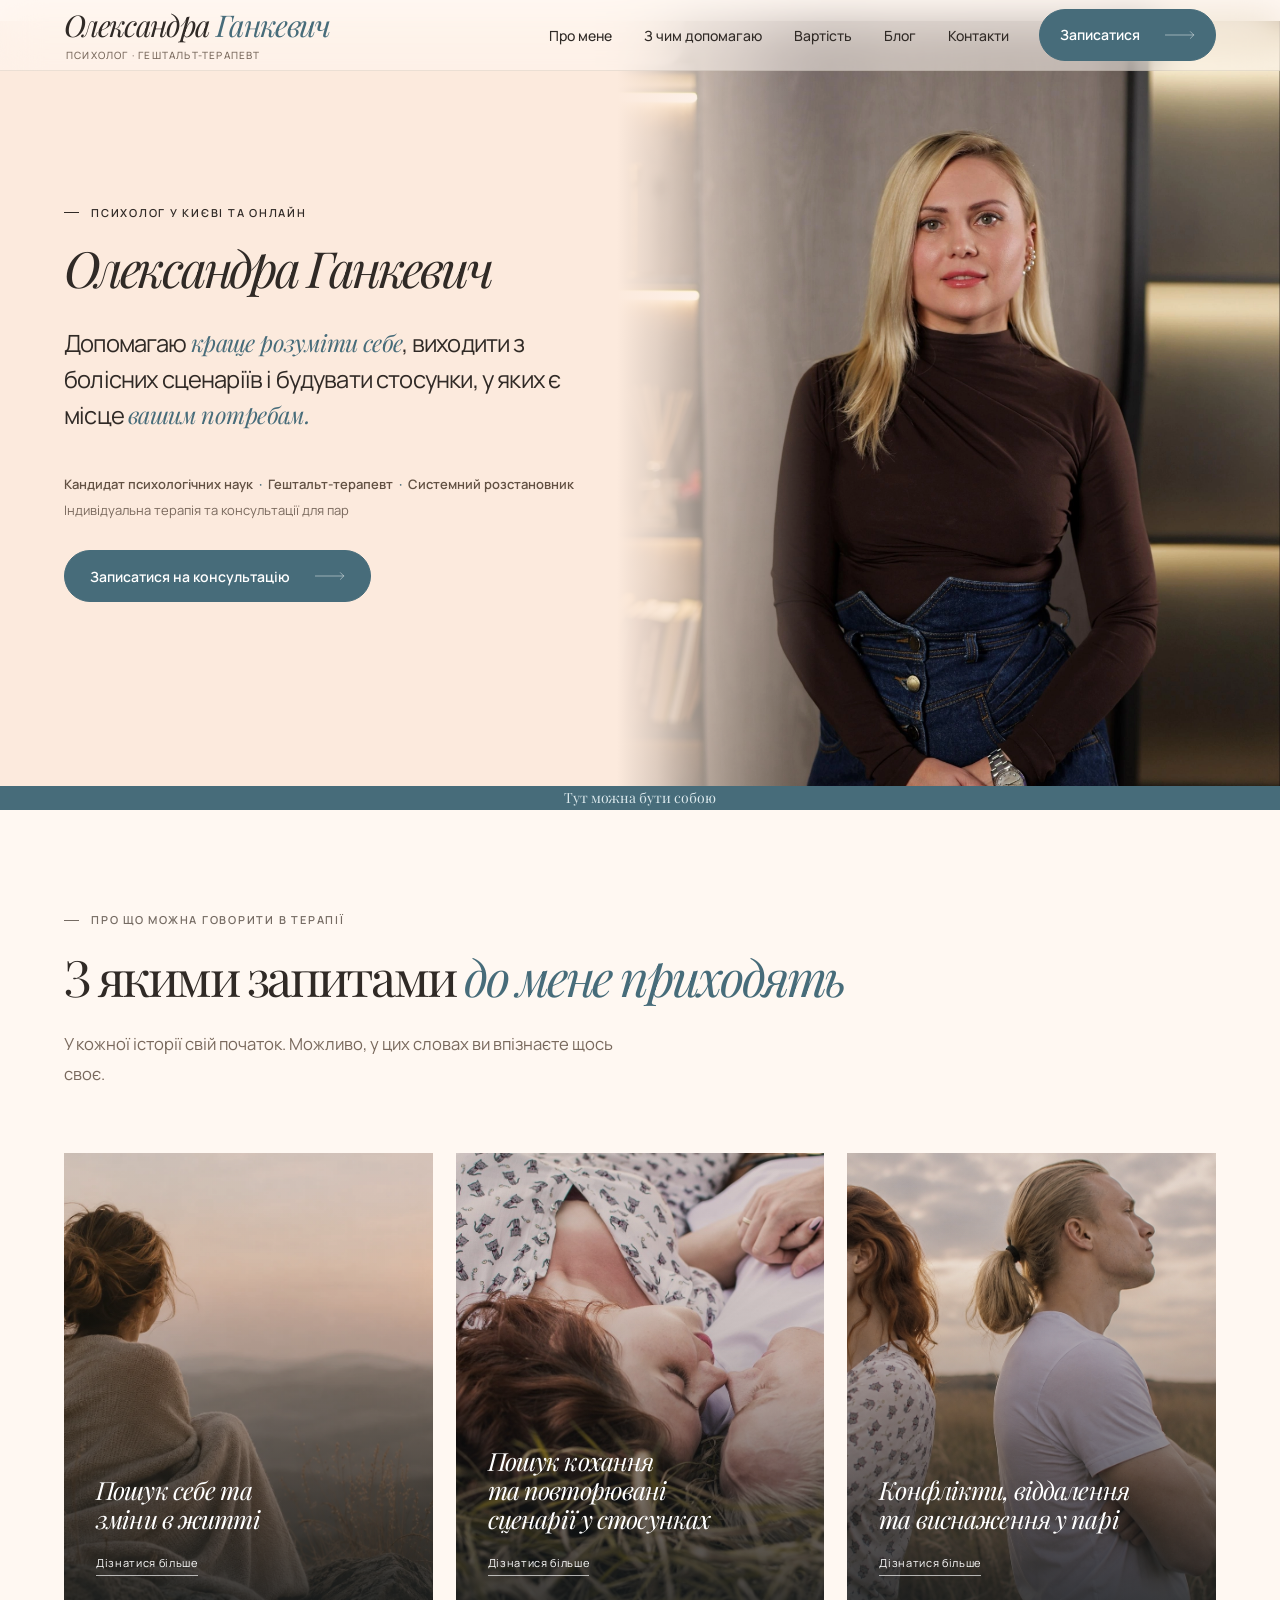
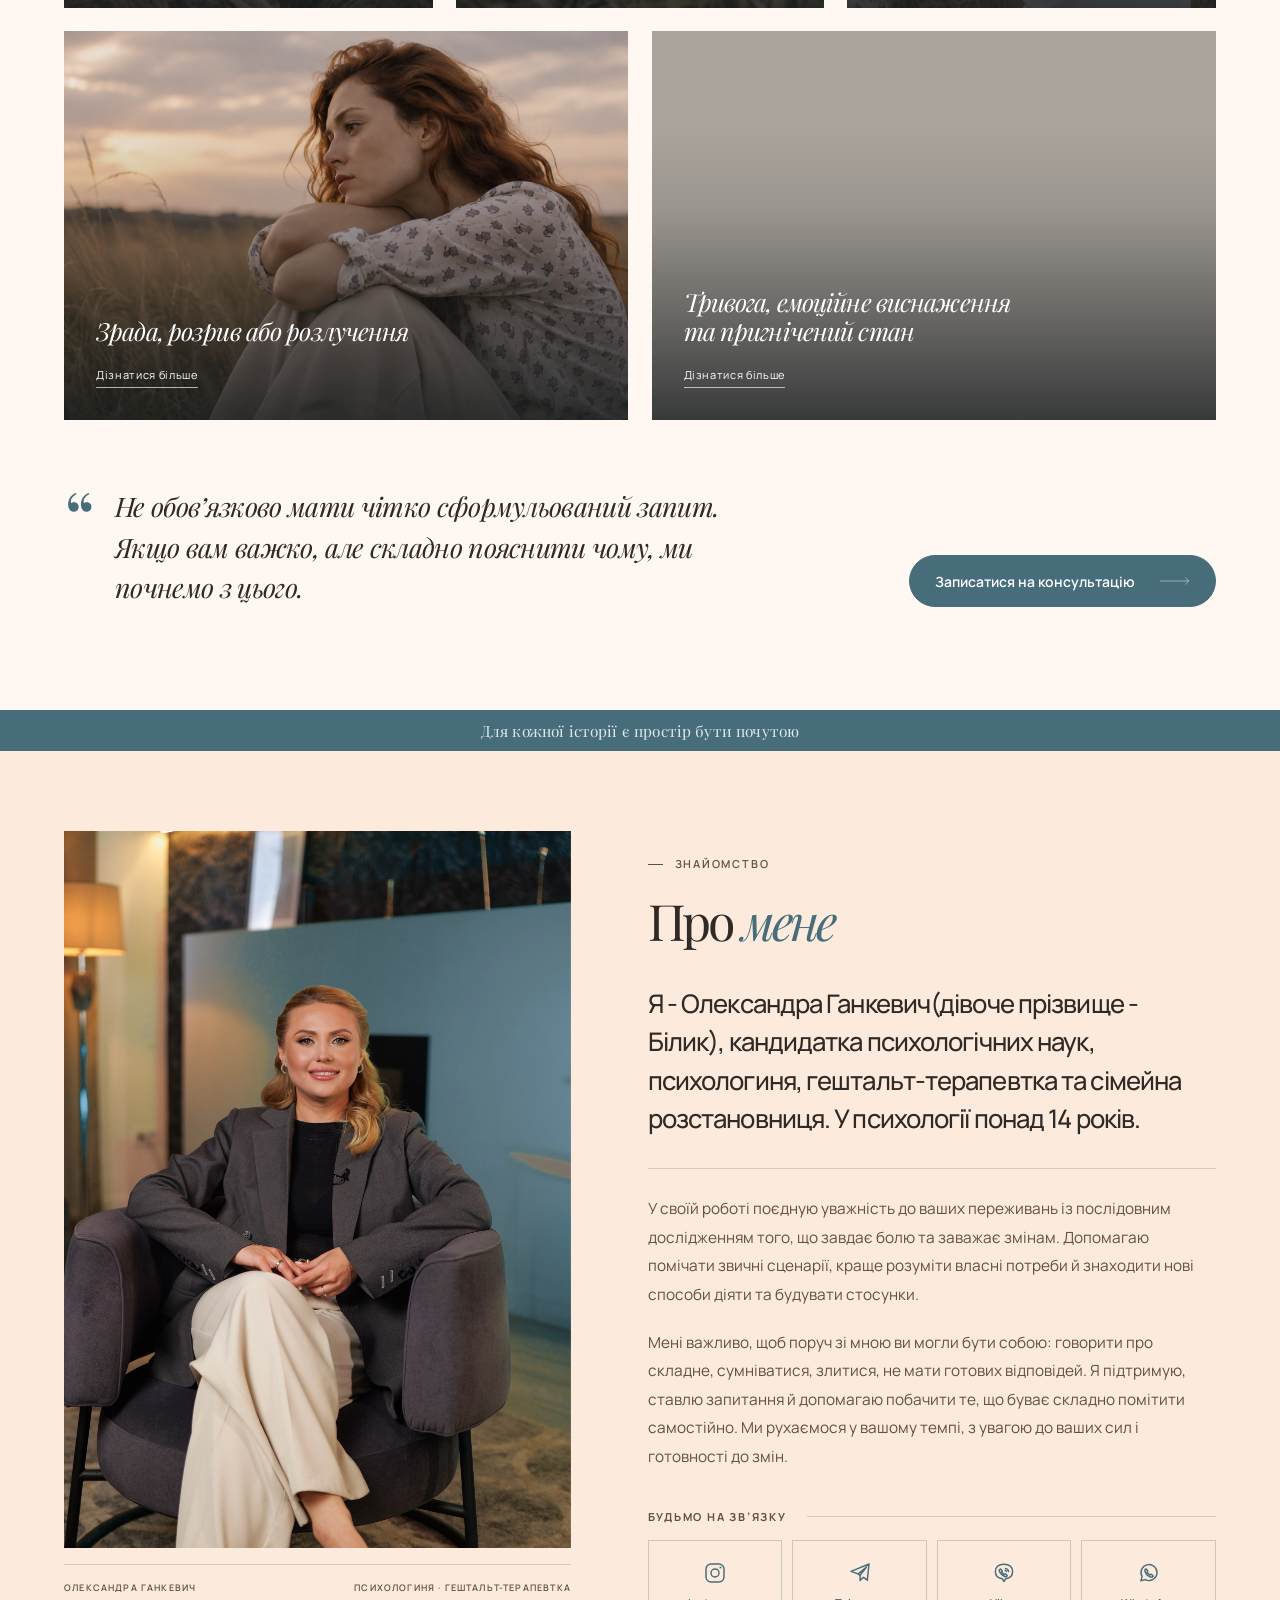
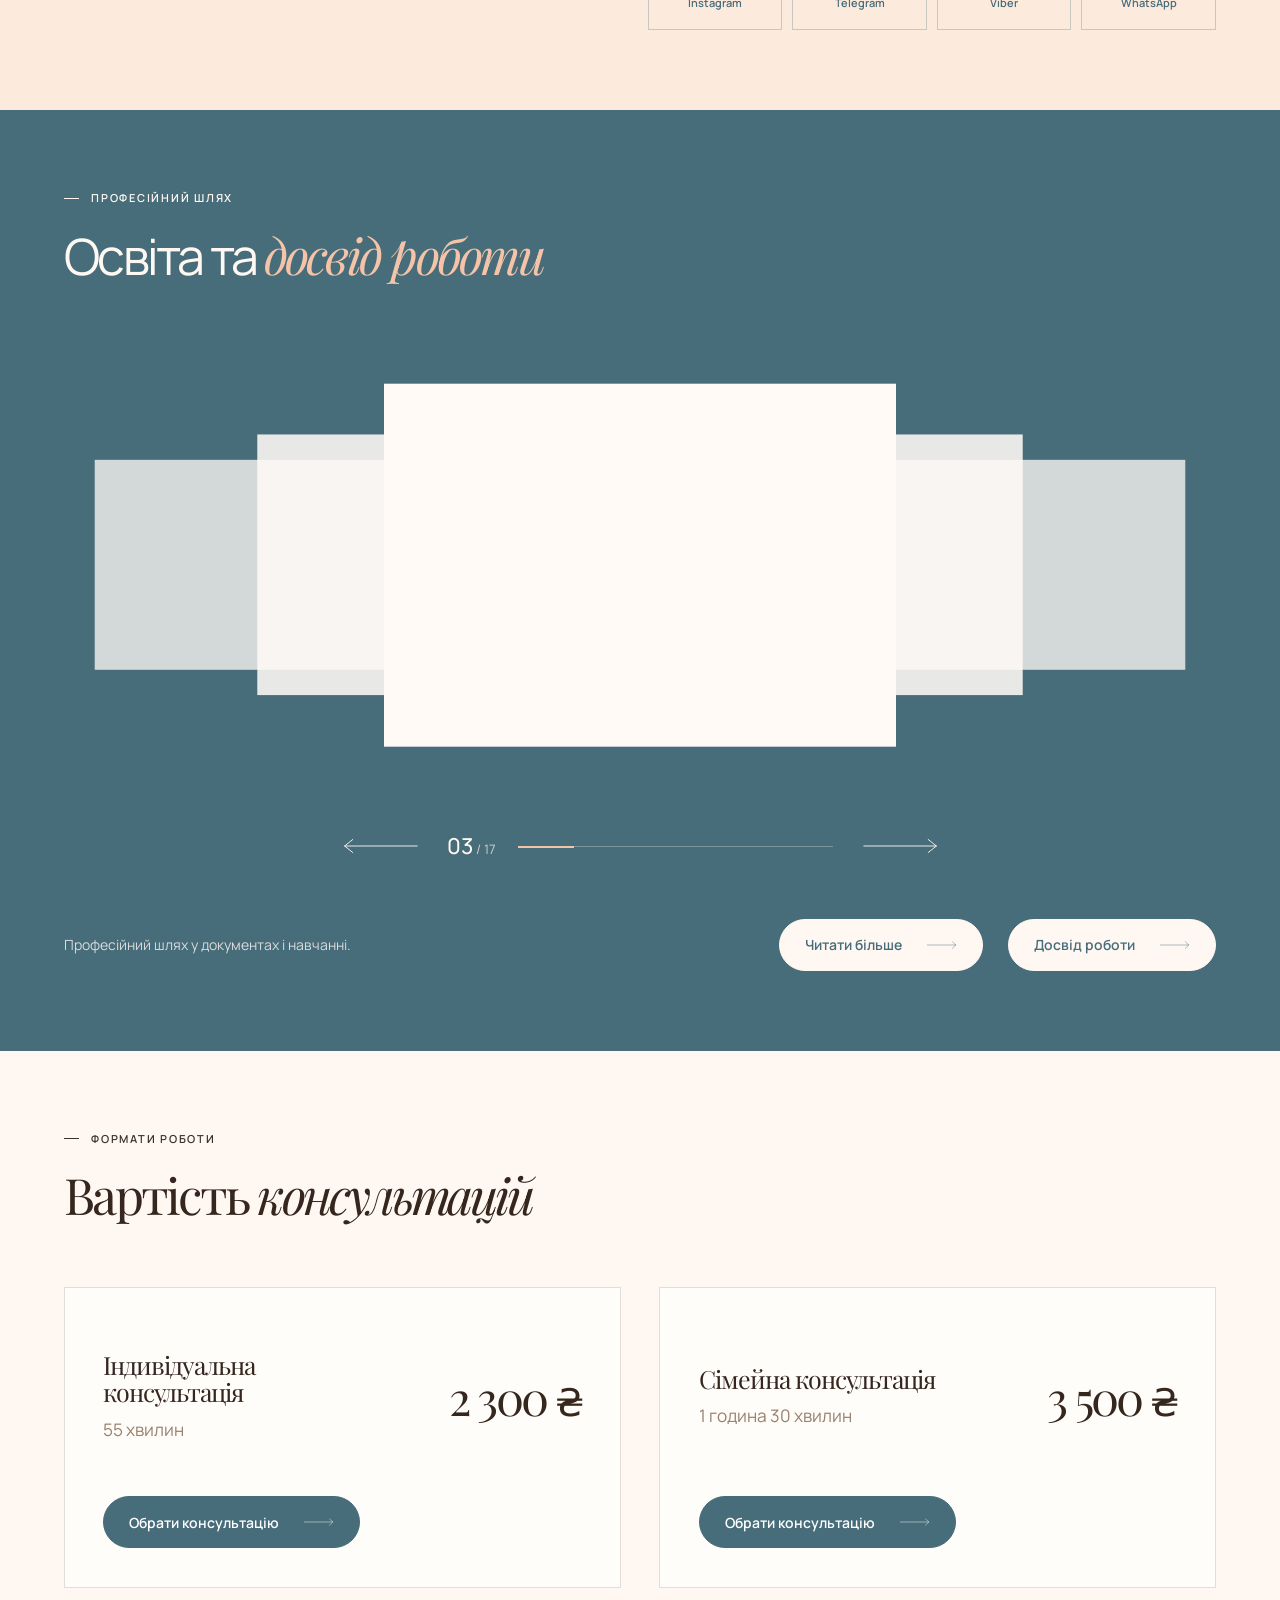
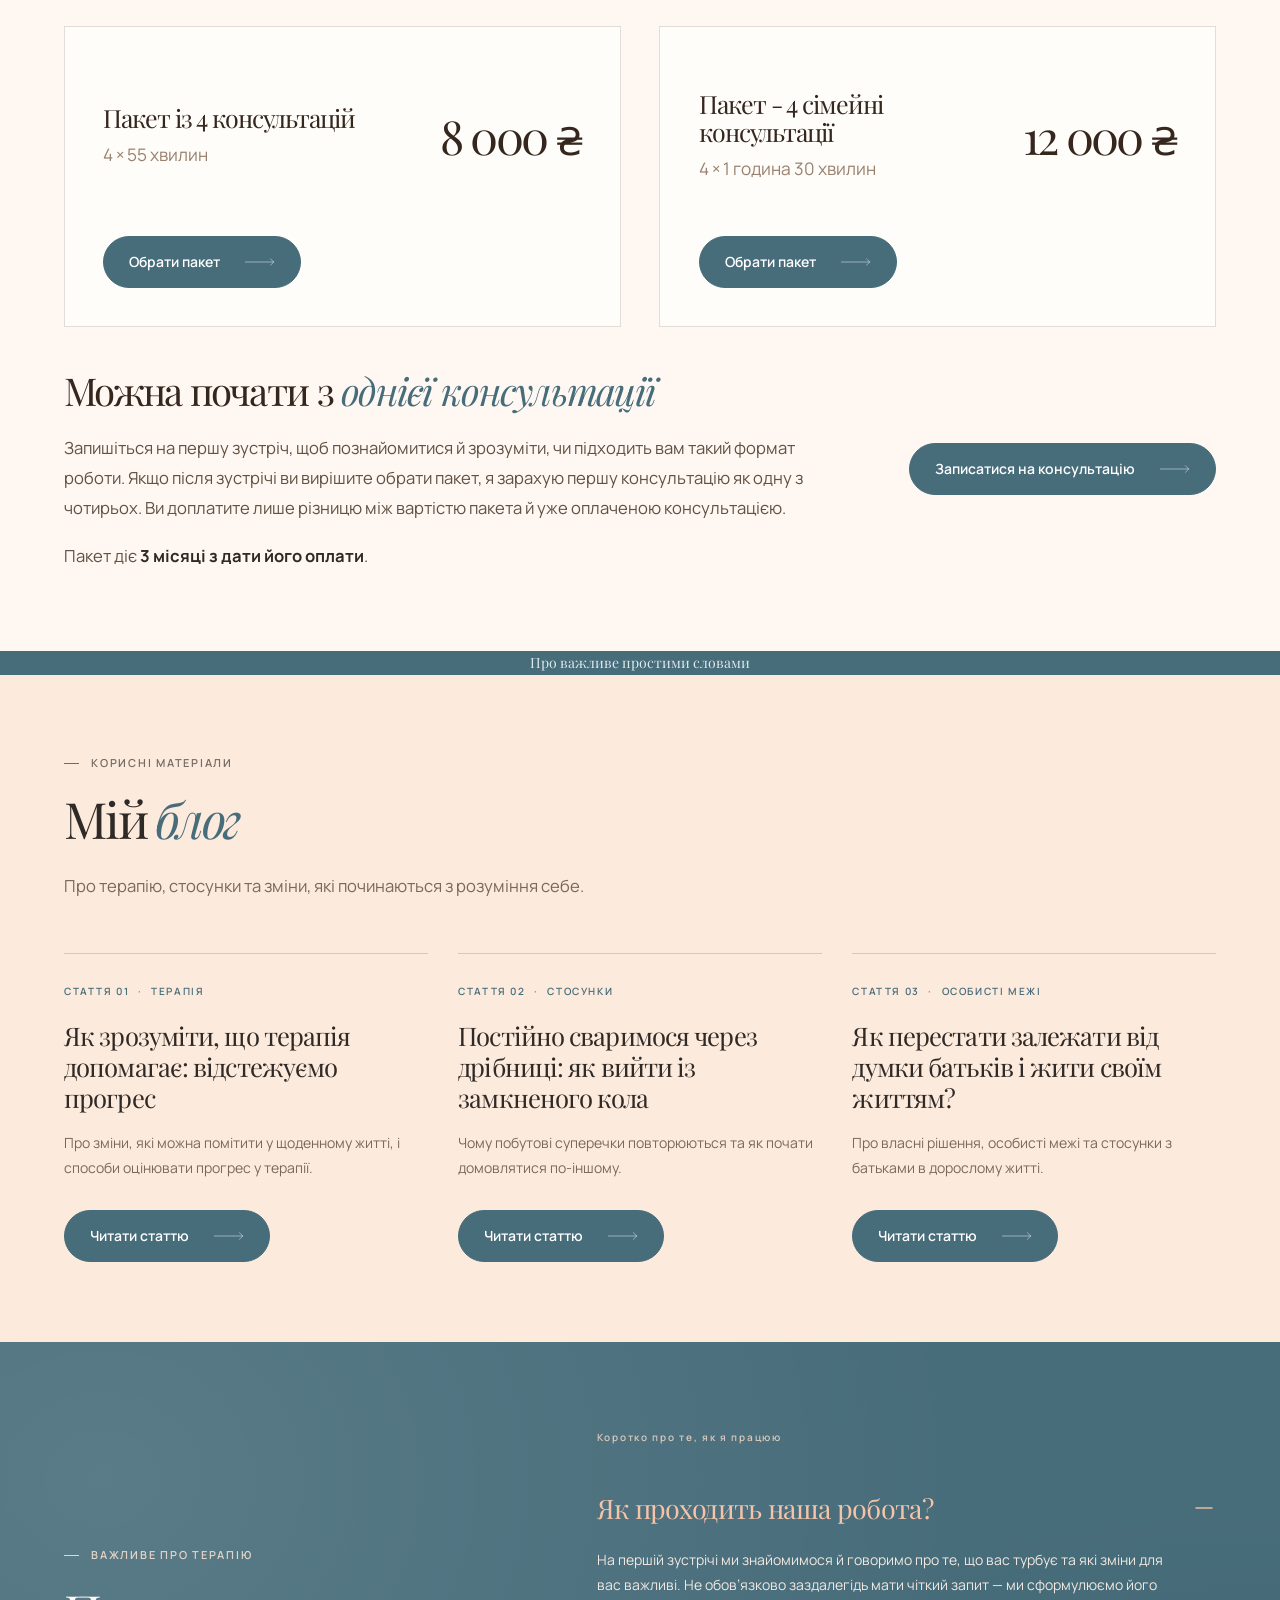
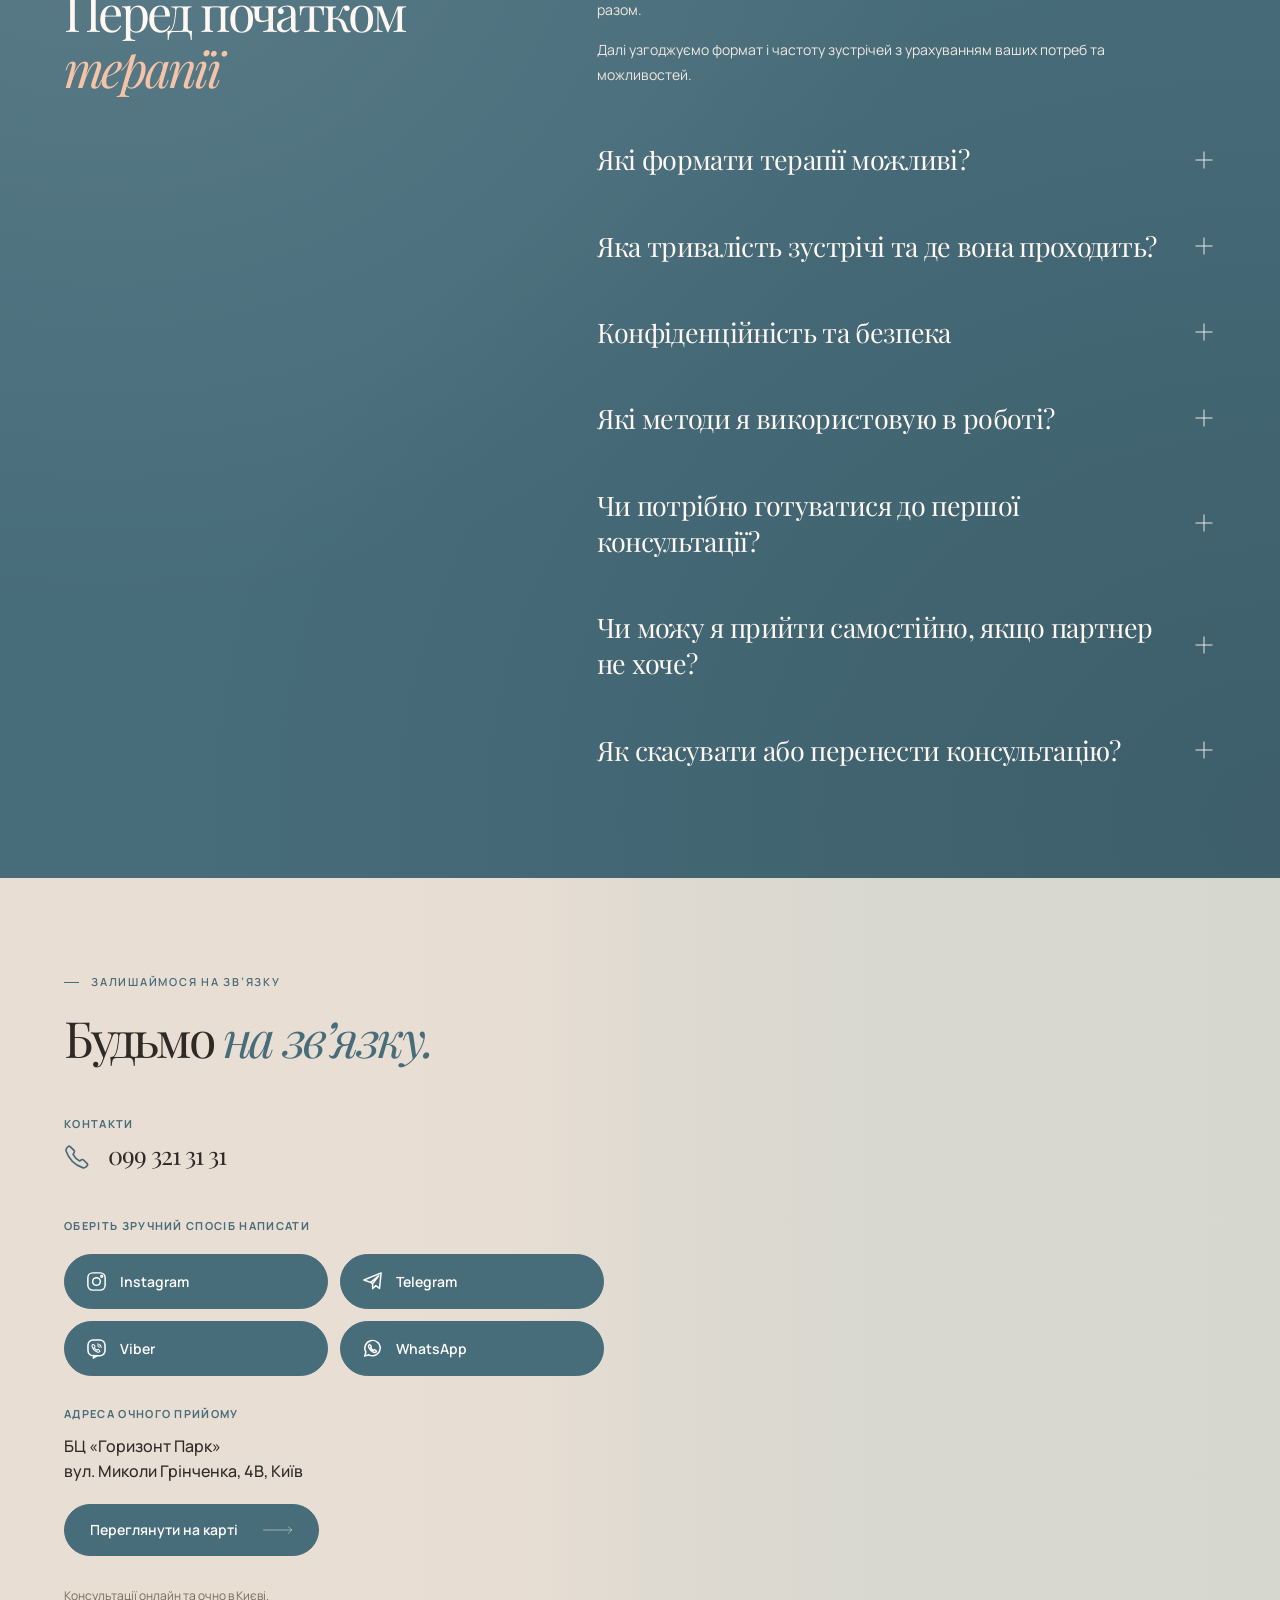
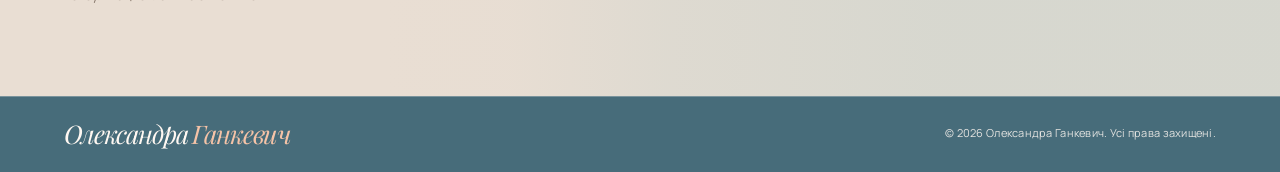
==== commit 9a0f1e6b: "Add files via upload" ====
--- a/index.html
+++ b/index.html
@@ -196,7 +196,151 @@
       <div aria-label="Тут можна бути собою" class="closing-strip">
         <p>Тут можна бути собою</p>
       </div>
-      <!-- About: portrait-led editorial biography -->
+      <section
+        aria-labelledby="requests-title"
+        class="requests requests--photographic"
+        id="requests"
+      >
+        <div class="container requests__inner">
+          <header class="requests__header reveal">
+            <p class="requests__eyebrow">
+              <span aria-hidden="true"></span> ПРО ЩО МОЖНА ГОВОРИТИ В ТЕРАПІЇ
+            </p>
+            <h2 class="requests__title" id="requests-title">
+              З якими запитами <em>до мене приходять</em>
+            </h2>
+            <p class="requests__intro">
+              У кожної історії свій початок. Можливо, у цих словах ви впізнаєте
+              щось своє.
+            </p>
+          </header>
+          <div aria-label="Категорії запитів" class="requests-photo__grid">
+            <button
+              aria-haspopup="dialog"
+              aria-label="Детальніше: Пошук себе та зміни в житті"
+              class="requests-photo__card requests-photo__card--1"
+              data-request-open="0"
+              type="button"
+            >
+              <img
+                alt=""
+                decoding="async"
+                loading="lazy"
+                src="img/requests-personal.webp"
+              /><span aria-hidden="true" class="requests-photo__shade"></span
+              ><span class="requests-photo__content"
+                ><span class="requests-photo__name"
+                  >Пошук себе та зміни в житті</span
+                ><span class="requests-photo__more"
+                  >Дізнатися більше</span
+                ></span
+              ></button
+            ><button
+              aria-haspopup="dialog"
+              aria-label="Детальніше: Пошук кохання та повторювані сценарії у стосунках"
+              class="requests-photo__card requests-photo__card--2"
+              data-request-open="1"
+              type="button"
+            >
+              <img
+                alt=""
+                decoding="async"
+                loading="lazy"
+                src="img/requests-relationships.jpg"
+              /><span aria-hidden="true" class="requests-photo__shade"></span
+              ><span class="requests-photo__content"
+                ><span class="requests-photo__name"
+                  >Пошук кохання та повторювані сценарії у стосунках</span
+                ><span class="requests-photo__more"
+                  >Дізнатися більше</span
+                ></span
+              ></button
+            ><button
+              aria-haspopup="dialog"
+              aria-label="Детальніше: Конфлікти, віддалення та виснаження у парі"
+              class="requests-photo__card requests-photo__card--3"
+              data-request-open="2"
+              type="button"
+            >
+              <img
+                alt=""
+                decoding="async"
+                loading="lazy"
+                src="img/relationships.jpg"
+              /><span aria-hidden="true" class="requests-photo__shade"></span
+              ><span class="requests-photo__content"
+                ><span class="requests-photo__name"
+                  >Конфлікти, віддалення та виснаження у парі</span
+                ><span class="requests-photo__more"
+                  >Дізнатися більше</span
+                ></span
+              ></button
+            ><button
+              aria-haspopup="dialog"
+              aria-label="Детальніше: Зрада, розрив або розлучення"
+              class="requests-photo__card requests-photo__card--4"
+              data-request-open="3"
+              type="button"
+            >
+              <img
+                alt=""
+                decoding="async"
+                loading="lazy"
+                src="img/requests-personal-r.webp"
+              /><span aria-hidden="true" class="requests-photo__shade"></span
+              ><span class="requests-photo__content"
+                ><span class="requests-photo__name"
+                  >Зрада, розрив або розлучення</span
+                ><span class="requests-photo__more"
+                  >Дізнатися більше</span
+                ></span
+              ></button
+            ><button
+              aria-haspopup="dialog"
+              aria-label="Детальніше: Тривога, емоційне виснаження та пригнічений стан"
+              class="requests-photo__card requests-photo__card--5"
+              data-request-open="4"
+              type="button"
+            >
+              <img
+                alt=""
+                decoding="async"
+                loading="lazy"
+                src="img/requests-inner-state.webp"
+              /><span aria-hidden="true" class="requests-photo__shade"></span
+              ><span class="requests-photo__content"
+                ><span class="requests-photo__name"
+                  >Тривога, емоційне виснаження та пригнічений стан</span
+                ><span class="requests-photo__more"
+                  >Дізнатися більше</span
+                ></span
+              >
+            </button>
+          </div>
+          <div class="requests__closing reveal">
+            <div class="requests__closing-copy">
+              <span aria-hidden="true" class="requests__closing-mark">“</span>
+              <p>
+                Не обов’язково мати чітко сформульований запит. Якщо вам важко,
+                але складно пояснити чому, ми почнемо з цього.
+              </p>
+            </div>
+            <a
+              class="button requests__closing-button"
+              href="https://t.me/OleksandraHankevych"
+              rel="noopener noreferrer"
+              target="_blank"
+              ><span>Записатися на консультацію</span
+              ><svg aria-hidden="true" class="arrow">
+                <use href="#arrow-long"></use></svg
+            ></a>
+          </div>
+        </div>
+      </section>
+
+      <div class="closing-strip requests-transition">
+        <p>Для кожної історії є простір бути почутою</p>
+      </div>
       <section aria-labelledby="about-title" class="about" id="about">
         <div class="container about__layout">
           <div class="about__visual reveal">
@@ -405,29 +549,109 @@
                     /></span>
                   </button>
                 </article>
-                <article class="education__slide" role="group" aria-label="Сертифікат 4 із 17">
-                  <button class="education__certificate" data-certificate="3" type="button" aria-label="Збільшити: Посвідчення про членство в Українській асоціації системних розстановок, 2024">
-                    <span class="education__image"><img src="img/certificates/membership-uasr.webp" alt="Посвідчення про членство в Українській асоціації системних розстановок, 2024" decoding="async" loading="lazy" data-orientation="landscape" /></span>
+                <article
+                  class="education__slide"
+                  role="group"
+                  aria-label="Сертифікат 4 із 17"
+                >
+                  <button
+                    class="education__certificate"
+                    data-certificate="3"
+                    type="button"
+                    aria-label="Збільшити: Посвідчення про членство в Українській асоціації системних розстановок, 2024"
+                  >
+                    <span class="education__image"
+                      ><img
+                        src="img/certificates/membership-uasr.webp"
+                        alt="Посвідчення про членство в Українській асоціації системних розстановок, 2024"
+                        decoding="async"
+                        loading="lazy"
+                        data-orientation="landscape"
+                    /></span>
                   </button>
                 </article>
-                <article class="education__slide" role="group" aria-label="Сертифікат 5 із 17">
-                  <button class="education__certificate" data-certificate="4" type="button" aria-label="Збільшити: Сертифікат консультанта із системних сімейних розстановок, УАСР, 2024">
-                    <span class="education__image"><img src="img/certificates/systemic-consultant-uasr.webp" alt="Сертифікат консультанта із системних сімейних розстановок, УАСР, 2024" decoding="async" loading="lazy" data-orientation="landscape" /></span>
+                <article
+                  class="education__slide"
+                  role="group"
+                  aria-label="Сертифікат 5 із 17"
+                >
+                  <button
+                    class="education__certificate"
+                    data-certificate="4"
+                    type="button"
+                    aria-label="Збільшити: Сертифікат консультанта із системних сімейних розстановок, УАСР, 2024"
+                  >
+                    <span class="education__image"
+                      ><img
+                        src="img/certificates/systemic-consultant-uasr.webp"
+                        alt="Сертифікат консультанта із системних сімейних розстановок, УАСР, 2024"
+                        decoding="async"
+                        loading="lazy"
+                        data-orientation="landscape"
+                    /></span>
                   </button>
                 </article>
-                <article class="education__slide" role="group" aria-label="Сертифікат 6 із 17">
-                  <button class="education__certificate" data-certificate="5" type="button" aria-label="Збільшити: Сертифікат консультанта із системних сімейних розстановок, УАСР, 2024">
-                    <span class="education__image"><img src="img/certificates/systemic-consultant-uasr-additional.webp" alt="Сертифікат консультанта із системних сімейних розстановок, УАСР, 2024" decoding="async" loading="lazy" data-orientation="landscape" /></span>
+                <article
+                  class="education__slide"
+                  role="group"
+                  aria-label="Сертифікат 6 із 17"
+                >
+                  <button
+                    class="education__certificate"
+                    data-certificate="5"
+                    type="button"
+                    aria-label="Збільшити: Сертифікат консультанта із системних сімейних розстановок, УАСР, 2024"
+                  >
+                    <span class="education__image"
+                      ><img
+                        src="img/certificates/systemic-consultant-uasr-additional.webp"
+                        alt="Сертифікат консультанта із системних сімейних розстановок, УАСР, 2024"
+                        decoding="async"
+                        loading="lazy"
+                        data-orientation="landscape"
+                    /></span>
                   </button>
                 </article>
-                <article class="education__slide" role="group" aria-label="Сертифікат 7 із 17">
-                  <button class="education__certificate" data-certificate="6" type="button" aria-label="Збільшити: Когнітивно-поведінкова модель у психологічному консультуванні дорослих, 2022">
-                    <span class="education__image"><img src="img/certificates/cognitive-behavioral-model.webp" alt="Когнітивно-поведінкова модель у психологічному консультуванні дорослих, 2022" decoding="async" loading="lazy" data-orientation="landscape" /></span>
+                <article
+                  class="education__slide"
+                  role="group"
+                  aria-label="Сертифікат 7 із 17"
+                >
+                  <button
+                    class="education__certificate"
+                    data-certificate="6"
+                    type="button"
+                    aria-label="Збільшити: Когнітивно-поведінкова модель у психологічному консультуванні дорослих, 2022"
+                  >
+                    <span class="education__image"
+                      ><img
+                        src="img/certificates/cognitive-behavioral-model.webp"
+                        alt="Когнітивно-поведінкова модель у психологічному консультуванні дорослих, 2022"
+                        decoding="async"
+                        loading="lazy"
+                        data-orientation="landscape"
+                    /></span>
                   </button>
                 </article>
-                <article class="education__slide" role="group" aria-label="Сертифікат 8 із 17">
-                  <button class="education__certificate" data-certificate="7" type="button" aria-label="Збільшити: Основи системних розстановок, UpPro School, 2024">
-                    <span class="education__image"><img src="img/certificates/uppro-systemic-constellations.webp" alt="Основи системних розстановок, UpPro School, 2024" decoding="async" loading="lazy" data-orientation="landscape" /></span>
+                <article
+                  class="education__slide"
+                  role="group"
+                  aria-label="Сертифікат 8 із 17"
+                >
+                  <button
+                    class="education__certificate"
+                    data-certificate="7"
+                    type="button"
+                    aria-label="Збільшити: Основи системних розстановок, UpPro School, 2024"
+                  >
+                    <span class="education__image"
+                      ><img
+                        src="img/certificates/uppro-systemic-constellations.webp"
+                        alt="Основи системних розстановок, UpPro School, 2024"
+                        decoding="async"
+                        loading="lazy"
+                        data-orientation="landscape"
+                    /></span>
                   </button>
                 </article>
                 <article
@@ -741,13 +965,13 @@
             <article class="pricing__item reveal">
               <div class="pricing__item-top">
                 <div class="pricing__service">
-                  <h3>Пакет 4 сімейні консультації</h3>
+                  <h3>Пакет - 4 сімейні консультації</h3>
                   <p>4 × 1 година 30 хвилин</p>
                 </div>
                 <p class="pricing__price">12 000 <span>₴</span></p>
               </div>
               <button
-                aria-label="Обрати пакет: Пакет 4 сімейні консультації"
+                aria-label="Обрати пакет: Пакет - 4 сімейні консультації"
                 class="button pricing__buy"
                 data-payment="family-pack"
                 type="button"
@@ -759,6 +983,17 @@
               </button>
             </article>
           </div>
+          <div class="pricing__packages-info reveal" aria-labelledby="pricing-packages-title">
+            <div class="pricing__packages-copy">
+              <h3 id="pricing-packages-title">Можна почати з <em>однієї консультації</em></h3>
+              <p>Запишіться на першу зустріч, щоб познайомитися й зрозуміти, чи підходить вам такий формат роботи. Якщо після зустрічі ви вирішите обрати пакет, я зарахую першу консультацію як одну з чотирьох. Ви доплатите лише різницю між вартістю пакета й уже оплаченою консультацією.</p>
+              <p class="pricing__packages-validity">Пакет діє <strong>3 місяці з дати його оплати</strong>.</p>
+            </div>
+            <a class="button pricing__packages-cta" href="https://t.me/OleksandraHankevych" target="_blank" rel="noopener noreferrer">
+              <span>Записатися на консультацію</span>
+              <svg class="arrow" aria-hidden="true"><use href="#arrow-long"></use></svg>
+            </a>
+          </div>
           <p
             aria-live="polite"
             class="pricing__payment-note"
@@ -768,151 +1003,7 @@
           ></p>
         </div>
       </section>
-      <!-- Gentle transition from pricing to therapy requests -->
-      <div class="closing-strip requests-transition">
-        <p>Для кожної історії є простір бути почутою</p>
-      </div>
-      <section
-        aria-labelledby="requests-title"
-        class="requests requests--photographic"
-        id="requests"
-      >
-        <div class="container requests__inner">
-          <header class="requests__header reveal">
-            <p class="requests__eyebrow">
-              <span aria-hidden="true"></span> ПРО ЩО МОЖНА ГОВОРИТИ В ТЕРАПІЇ
-            </p>
-            <h2 class="requests__title" id="requests-title">
-              З якими запитами <em>до мене приходять</em>
-            </h2>
-            <p class="requests__intro">
-              У кожної історії свій початок. Можливо, у цих словах ви впізнаєте
-              щось своє.
-            </p>
-          </header>
-          <div aria-label="Категорії запитів" class="requests-photo__grid">
-            <button
-              aria-haspopup="dialog"
-              aria-label="Детальніше: Пошук себе та зміни в житті"
-              class="requests-photo__card requests-photo__card--1"
-              data-request-open="0"
-              type="button"
-            >
-              <img
-                alt=""
-                decoding="async"
-                loading="lazy"
-                src="img/requests-personal.webp"
-              /><span aria-hidden="true" class="requests-photo__shade"></span
-              ><span class="requests-photo__content"
-                ><span class="requests-photo__name"
-                  >Пошук себе та зміни в житті</span
-                ><span class="requests-photo__more"
-                  >Дізнатися більше</span
-                ></span
-              ></button
-            ><button
-              aria-haspopup="dialog"
-              aria-label="Детальніше: Пошук кохання та повторювані сценарії у стосунках"
-              class="requests-photo__card requests-photo__card--2"
-              data-request-open="1"
-              type="button"
-            >
-              <img
-                alt=""
-                decoding="async"
-                loading="lazy"
-                src="img/requests-relationships.jpg"
-              /><span aria-hidden="true" class="requests-photo__shade"></span
-              ><span class="requests-photo__content"
-                ><span class="requests-photo__name"
-                  >Пошук кохання та повторювані сценарії у стосунках</span
-                ><span class="requests-photo__more"
-                  >Дізнатися більше</span
-                ></span
-              ></button
-            ><button
-              aria-haspopup="dialog"
-              aria-label="Детальніше: Конфлікти, віддалення та виснаження у парі"
-              class="requests-photo__card requests-photo__card--3"
-              data-request-open="2"
-              type="button"
-            >
-              <img
-                alt=""
-                decoding="async"
-                loading="lazy"
-                src="img/relationships.jpg"
-              /><span aria-hidden="true" class="requests-photo__shade"></span
-              ><span class="requests-photo__content"
-                ><span class="requests-photo__name"
-                  >Конфлікти, віддалення та виснаження у парі</span
-                ><span class="requests-photo__more"
-                  >Дізнатися більше</span
-                ></span
-              ></button
-            ><button
-              aria-haspopup="dialog"
-              aria-label="Детальніше: Зрада, розрив або розлучення"
-              class="requests-photo__card requests-photo__card--4"
-              data-request-open="3"
-              type="button"
-            >
-              <img
-                alt=""
-                decoding="async"
-                loading="lazy"
-                src="img/requests-personal-r.webp"
-              /><span aria-hidden="true" class="requests-photo__shade"></span
-              ><span class="requests-photo__content"
-                ><span class="requests-photo__name"
-                  >Зрада, розрив або розлучення</span
-                ><span class="requests-photo__more"
-                  >Дізнатися більше</span
-                ></span
-              ></button
-            ><button
-              aria-haspopup="dialog"
-              aria-label="Детальніше: Тривога, емоційне виснаження та пригнічений стан"
-              class="requests-photo__card requests-photo__card--5"
-              data-request-open="4"
-              type="button"
-            >
-              <img
-                alt=""
-                decoding="async"
-                loading="lazy"
-                src="img/requests-inner-state.webp"
-              /><span aria-hidden="true" class="requests-photo__shade"></span
-              ><span class="requests-photo__content"
-                ><span class="requests-photo__name"
-                  >Тривога, емоційне виснаження та пригнічений стан</span
-                ><span class="requests-photo__more"
-                  >Дізнатися більше</span
-                ></span
-              >
-            </button>
-          </div>
-          <div class="requests__closing reveal">
-            <div class="requests__closing-copy">
-              <span aria-hidden="true" class="requests__closing-mark">“</span>
-              <p>
-                Не обов’язково мати чітко сформульований запит. Якщо вам важко,
-                але складно пояснити чому, ми почнемо з цього.
-              </p>
-            </div>
-            <a
-              class="button requests__closing-button"
-              href="https://t.me/OleksandraHankevych"
-              rel="noopener noreferrer"
-              target="_blank"
-              ><span>Записатися на консультацію</span
-              ><svg aria-hidden="true" class="arrow">
-                <use href="#arrow-long"></use></svg
-            ></a>
-          </div>
-        </div>
-      </section>
+
       <dialog
         aria-labelledby="requests-dialog-title-5"
         class="education-modal requests-dialog"
@@ -1170,18 +1261,17 @@
                   <li>Не знаю, яку роботу обрати.</li>
                   <li>Постійно порівнюю себе з іншими.</li>
                   <li>Боюся помилитися.</li>
-                  <li>Важко сказати батькам «ні».</li>
                   <li>Живу так, як від мене очікують.</li>
                 </ul>
               </div>
               <div class="requests__column requests__column--work">
                 <h4>Над чим працюватимемо</h4>
                 <ul>
-                  <li>Шукати, що важливо саме вам.</li>
+                  <li>Будемо шукати, що важливо саме вам.</li>
                   <li>Відрізняти свої бажання від чужих очікувань.</li>
                   <li>Будувати межі з батьками без постійної провини.</li>
-                  <li>Більше довіряти власним рішенням.</li>
-                  <li>Визначити наступні кроки у роботі та житті.</li>
+                  <li>Вчитися довіряти власним рішенням.</li>
+                  <li>Визначимо наступні кроки у роботі та житті.</li>
                 </ul>
               </div>
             </div>
@@ -2081,8 +2171,8 @@
               <li class="education-modal__entry">
                 <span>2007–2011</span>
                 <p>
-                  Інститут Гештальта та Психодрами 1–2 ступені. Спеціальність:
-                  «Психолог-консультант»
+                  иївський інститут гештальту та психодрами, I та II ступені
+                  навчання. Кваліфікація — психолог-консультант.
                 </p>
               </li>
               <li class="education-modal__entry">
--- a/style.css
+++ b/style.css
@@ -4649,3 +4649,62 @@
     width: 100%;
   }
 }
+
+/* Explanation of consultation packages — within the existing pricing section. */
+.pricing__packages-info {
+  margin-top: 40px;
+}
+.pricing__packages-copy {
+  max-width: 850px;
+}
+.pricing__packages-copy h3 {
+  margin: 0 0 20px;
+  font: 400 clamp(28px, 3vw, 40px)/1.2 var(--font-accent);
+  letter-spacing: -0.045em;
+}
+.pricing__packages-copy h3 em {
+  color: var(--blue);
+  font-weight: 400;
+}
+.pricing__packages-copy p {
+  margin: 0;
+  font: 400 clamp(15px, 1.3vw, 18px)/1.8 var(--font-sans);
+  color: var(--brown);
+}
+.pricing__packages-copy .pricing__packages-validity {
+  margin-top: 18px;
+}
+.pricing__packages-validity strong {
+  color: var(--ink);
+  font-weight: 700;
+}
+
+/* Consultation package CTA — alongside copy on desktop, below on mobile. */
+.pricing__packages-info {
+  display: flex;
+  align-items: center;
+  justify-content: space-between;
+  gap: clamp(28px, 5vw, 80px);
+}
+.pricing__packages-copy {
+  flex: 1 1 0;
+  min-width: 0;
+}
+.pricing__packages-cta {
+  flex: 0 0 auto;
+}
+@media (max-width: 900px) {
+  .pricing__packages-info {
+    flex-direction: column;
+    align-items: stretch;
+    gap: 26px;
+    margin-top: 20px;
+  }
+  .pricing__packages-copy {
+    flex: none;
+  }
+  .pricing__packages-cta {
+    width: 100%;
+    white-space: normal;
+  }
+}
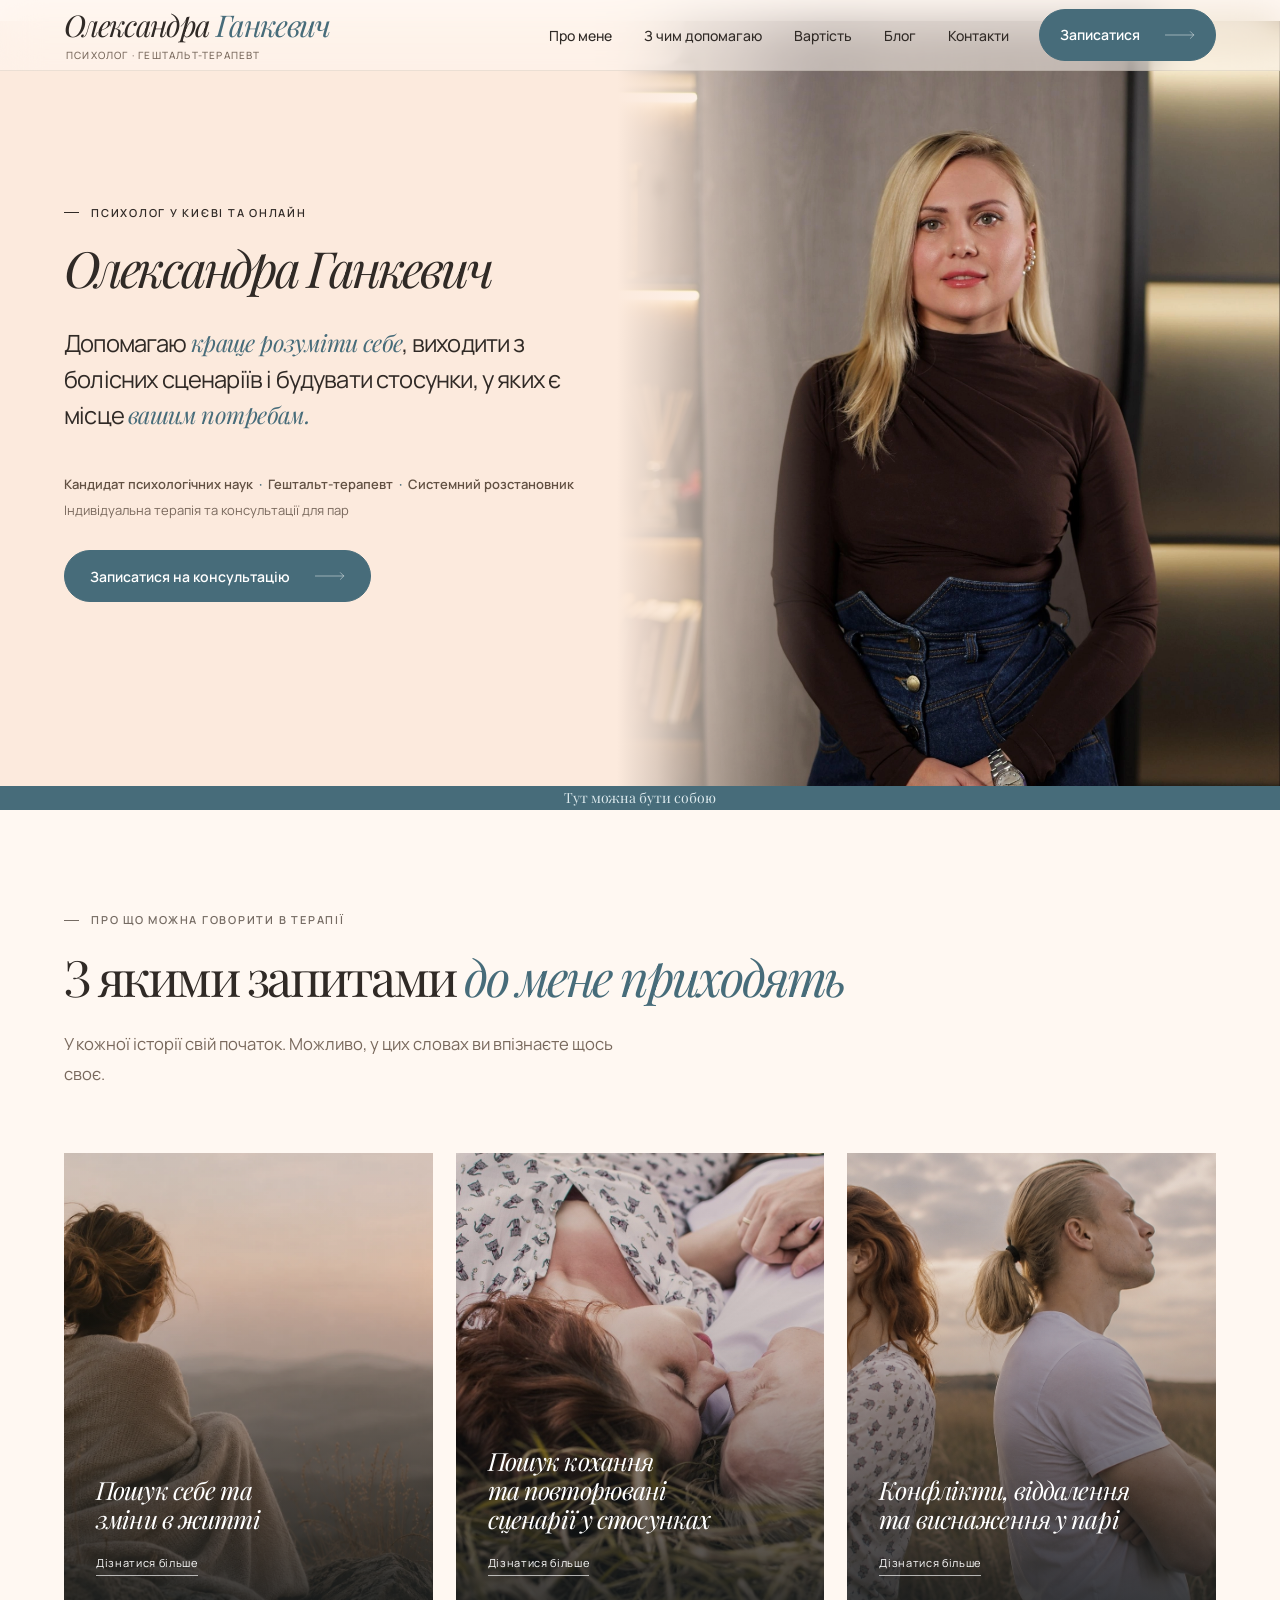
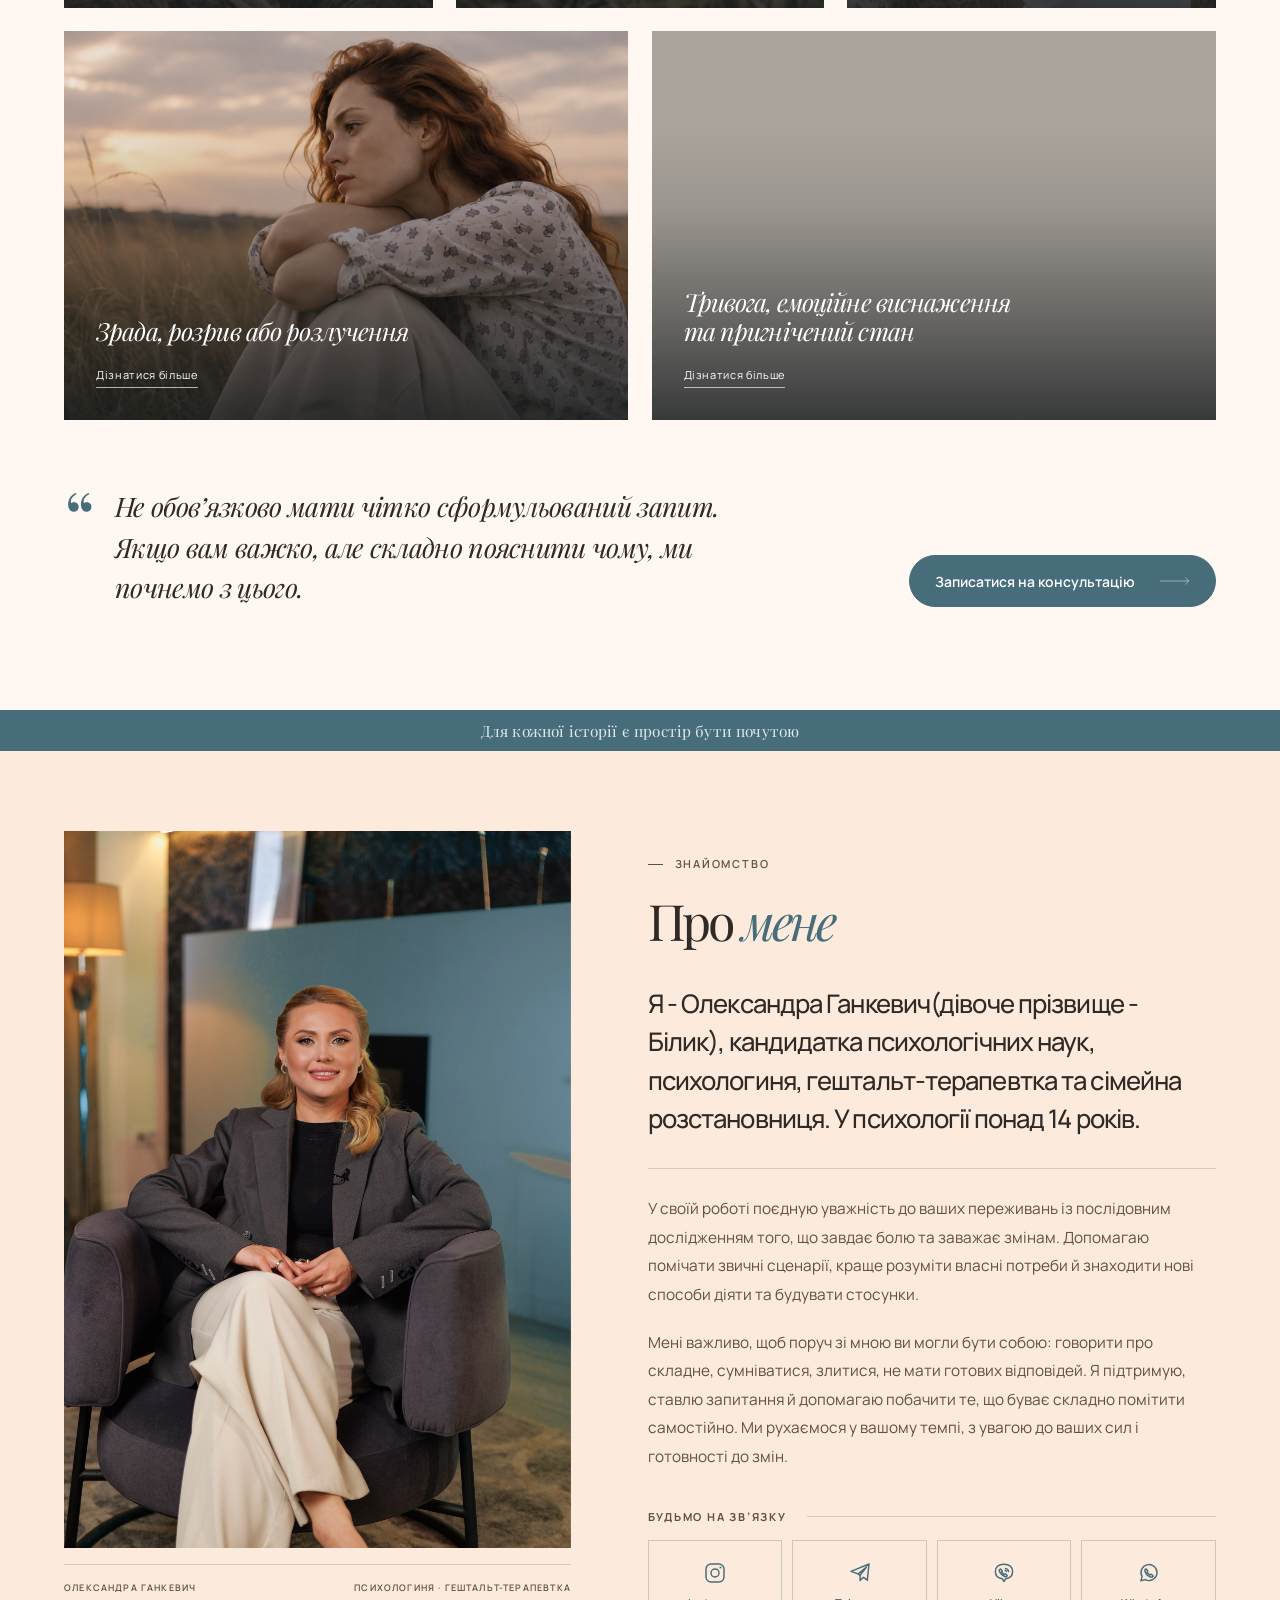
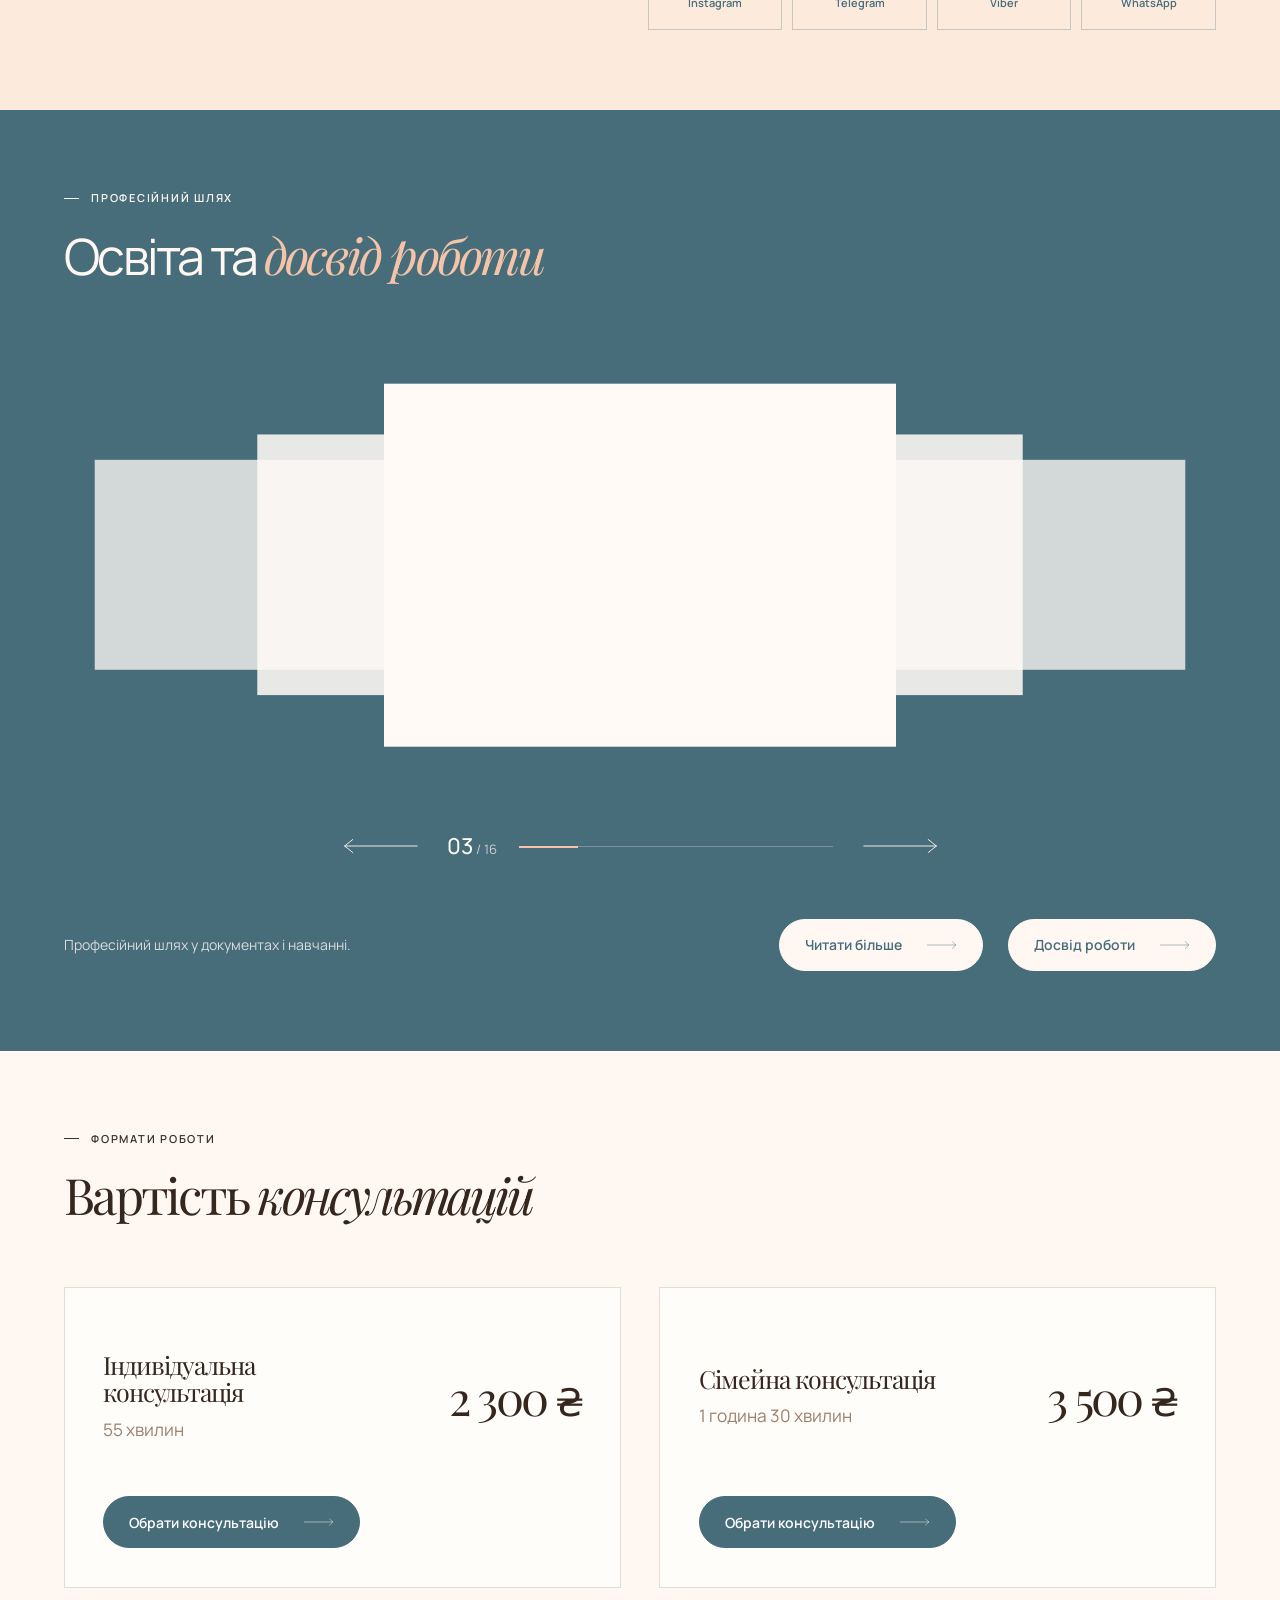
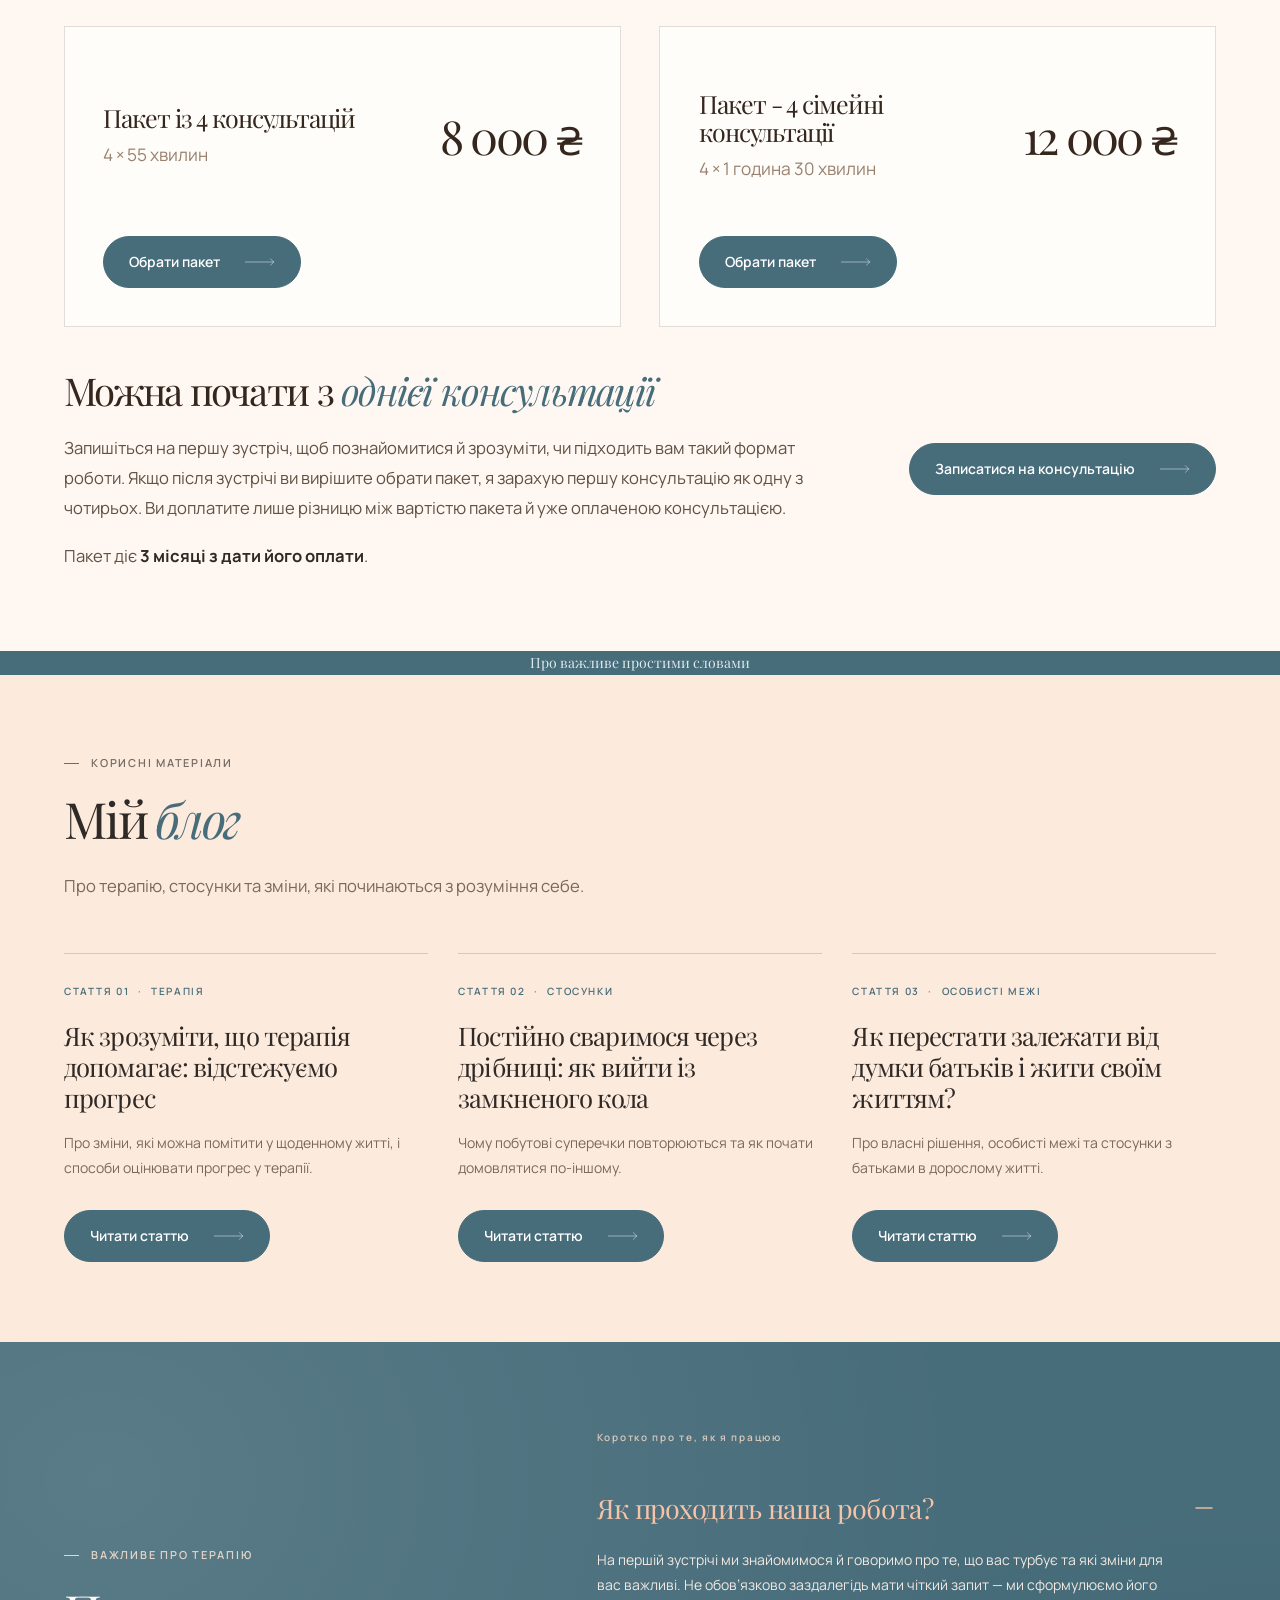
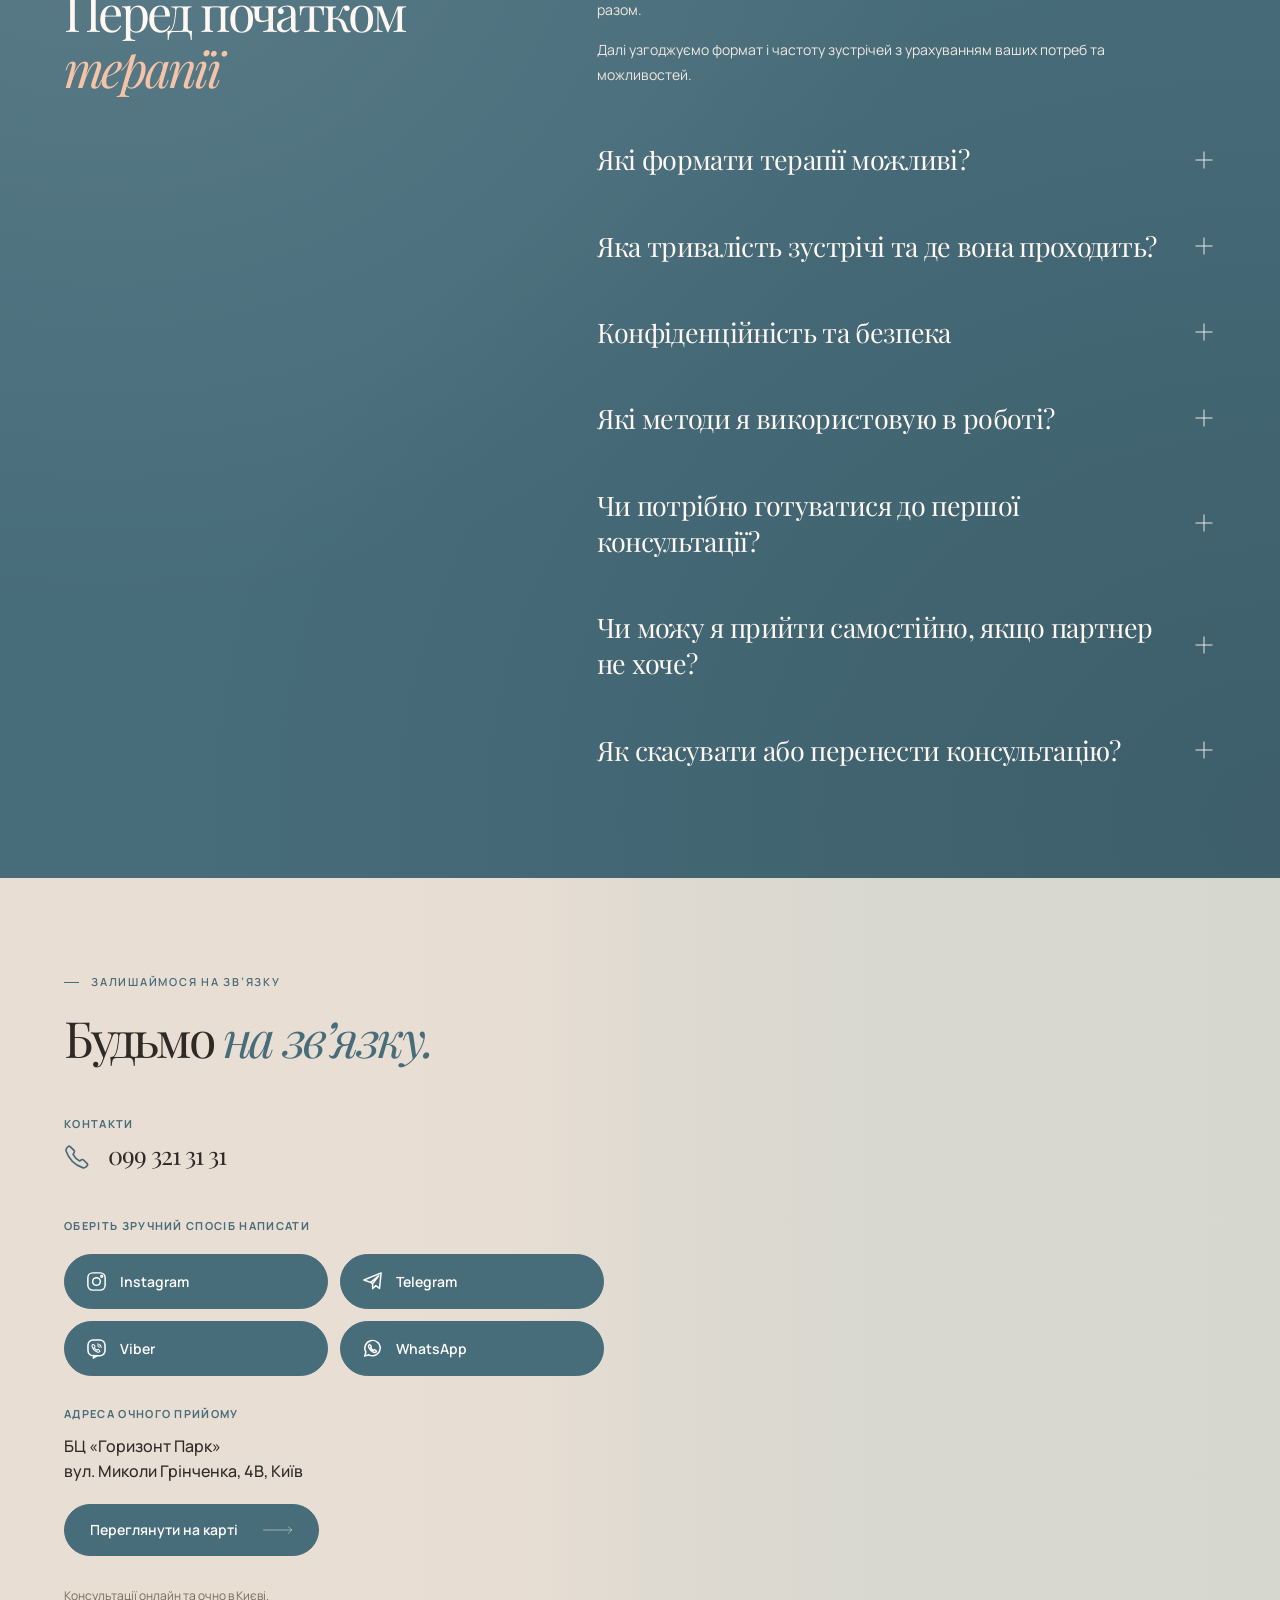
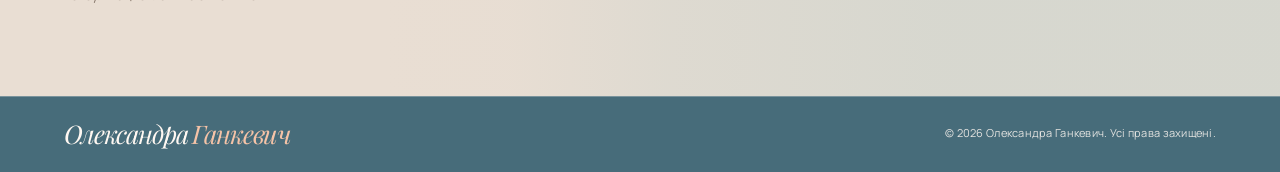
==== commit d5cb2ae3: "Add files via upload" ====
--- a/index.html
+++ b/index.html
@@ -487,7 +487,7 @@
             >
               <div class="education__track">
                 <article
-                  aria-label="Сертифікат 1 із 12"
+                  aria-label="Сертифікат 1 із 16"
                   class="education__slide"
                   role="group"
                 >
@@ -508,7 +508,7 @@
                   </button>
                 </article>
                 <article
-                  aria-label="Сертифікат 2 із 12"
+                  aria-label="Сертифікат 2 із 16"
                   class="education__slide"
                   role="group"
                 >
@@ -529,7 +529,7 @@
                   </button>
                 </article>
                 <article
-                  aria-label="Сертифікат 3 із 12"
+                  aria-label="Сертифікат 3 із 16"
                   class="education__slide"
                   role="group"
                 >
@@ -552,7 +552,7 @@
                 <article
                   class="education__slide"
                   role="group"
-                  aria-label="Сертифікат 4 із 17"
+                  aria-label="Сертифікат 4 із 16"
                 >
                   <button
                     class="education__certificate"
@@ -573,7 +573,7 @@
                 <article
                   class="education__slide"
                   role="group"
-                  aria-label="Сертифікат 5 із 17"
+                  aria-label="Сертифікат 5 із 16"
                 >
                   <button
                     class="education__certificate"
@@ -591,31 +591,11 @@
                     /></span>
                   </button>
                 </article>
+                
                 <article
                   class="education__slide"
                   role="group"
-                  aria-label="Сертифікат 6 із 17"
-                >
-                  <button
-                    class="education__certificate"
-                    data-certificate="5"
-                    type="button"
-                    aria-label="Збільшити: Сертифікат консультанта із системних сімейних розстановок, УАСР, 2024"
-                  >
-                    <span class="education__image"
-                      ><img
-                        src="img/certificates/systemic-consultant-uasr-additional.webp"
-                        alt="Сертифікат консультанта із системних сімейних розстановок, УАСР, 2024"
-                        decoding="async"
-                        loading="lazy"
-                        data-orientation="landscape"
-                    /></span>
-                  </button>
-                </article>
-                <article
-                  class="education__slide"
-                  role="group"
-                  aria-label="Сертифікат 7 із 17"
+                  aria-label="Сертифікат 6 із 16"
                 >
                   <button
                     class="education__certificate"
@@ -636,7 +616,7 @@
                 <article
                   class="education__slide"
                   role="group"
-                  aria-label="Сертифікат 8 із 17"
+                  aria-label="Сертифікат 7 із 16"
                 >
                   <button
                     class="education__certificate"
@@ -655,7 +635,7 @@
                   </button>
                 </article>
                 <article
-                  aria-label="Сертифікат 4 із 12"
+                  aria-label="Сертифікат 8 із 16"
                   class="education__slide"
                   role="group"
                 >
@@ -676,7 +656,7 @@
                   </button>
                 </article>
                 <article
-                  aria-label="Сертифікат 5 із 12"
+                  aria-label="Сертифікат 9 із 16"
                   class="education__slide"
                   role="group"
                 >
@@ -698,7 +678,7 @@
                   </button>
                 </article>
                 <article
-                  aria-label="Сертифікат 6 із 12"
+                  aria-label="Сертифікат 10 із 16"
                   class="education__slide"
                   role="group"
                 >
@@ -718,7 +698,7 @@
                   </button>
                 </article>
                 <article
-                  aria-label="Сертифікат 7 із 12"
+                  aria-label="Сертифікат 11 із 16"
                   class="education__slide"
                   role="group"
                 >
@@ -738,7 +718,7 @@
                   </button>
                 </article>
                 <article
-                  aria-label="Сертифікат 8 із 12"
+                  aria-label="Сертифікат 12 із 16"
                   class="education__slide"
                   role="group"
                 >
@@ -758,7 +738,7 @@
                   </button>
                 </article>
                 <article
-                  aria-label="Сертифікат 9 із 12"
+                  aria-label="Сертифікат 13 із 16"
                   class="education__slide"
                   role="group"
                 >
@@ -778,7 +758,7 @@
                   </button>
                 </article>
                 <article
-                  aria-label="Сертифікат 10 із 12"
+                  aria-label="Сертифікат 14 із 16"
                   class="education__slide"
                   role="group"
                 >
@@ -798,7 +778,7 @@
                   </button>
                 </article>
                 <article
-                  aria-label="Сертифікат 11 із 12"
+                  aria-label="Сертифікат 15 із 16"
                   class="education__slide"
                   role="group"
                 >
@@ -818,7 +798,7 @@
                   </button>
                 </article>
                 <article
-                  aria-label="Сертифікат 12 із 12"
+                  aria-label="Сертифікат 16 із 16"
                   class="education__slide"
                   role="group"
                 >
@@ -854,7 +834,7 @@
             </button>
             <span aria-live="polite" class="education__counter"
               ><strong data-education-current="">01</strong
-              ><span> / 17</span></span
+              ><span> / 16</span></span
             >
             <div class="education__progress">
               <span data-education-progress=""></span>
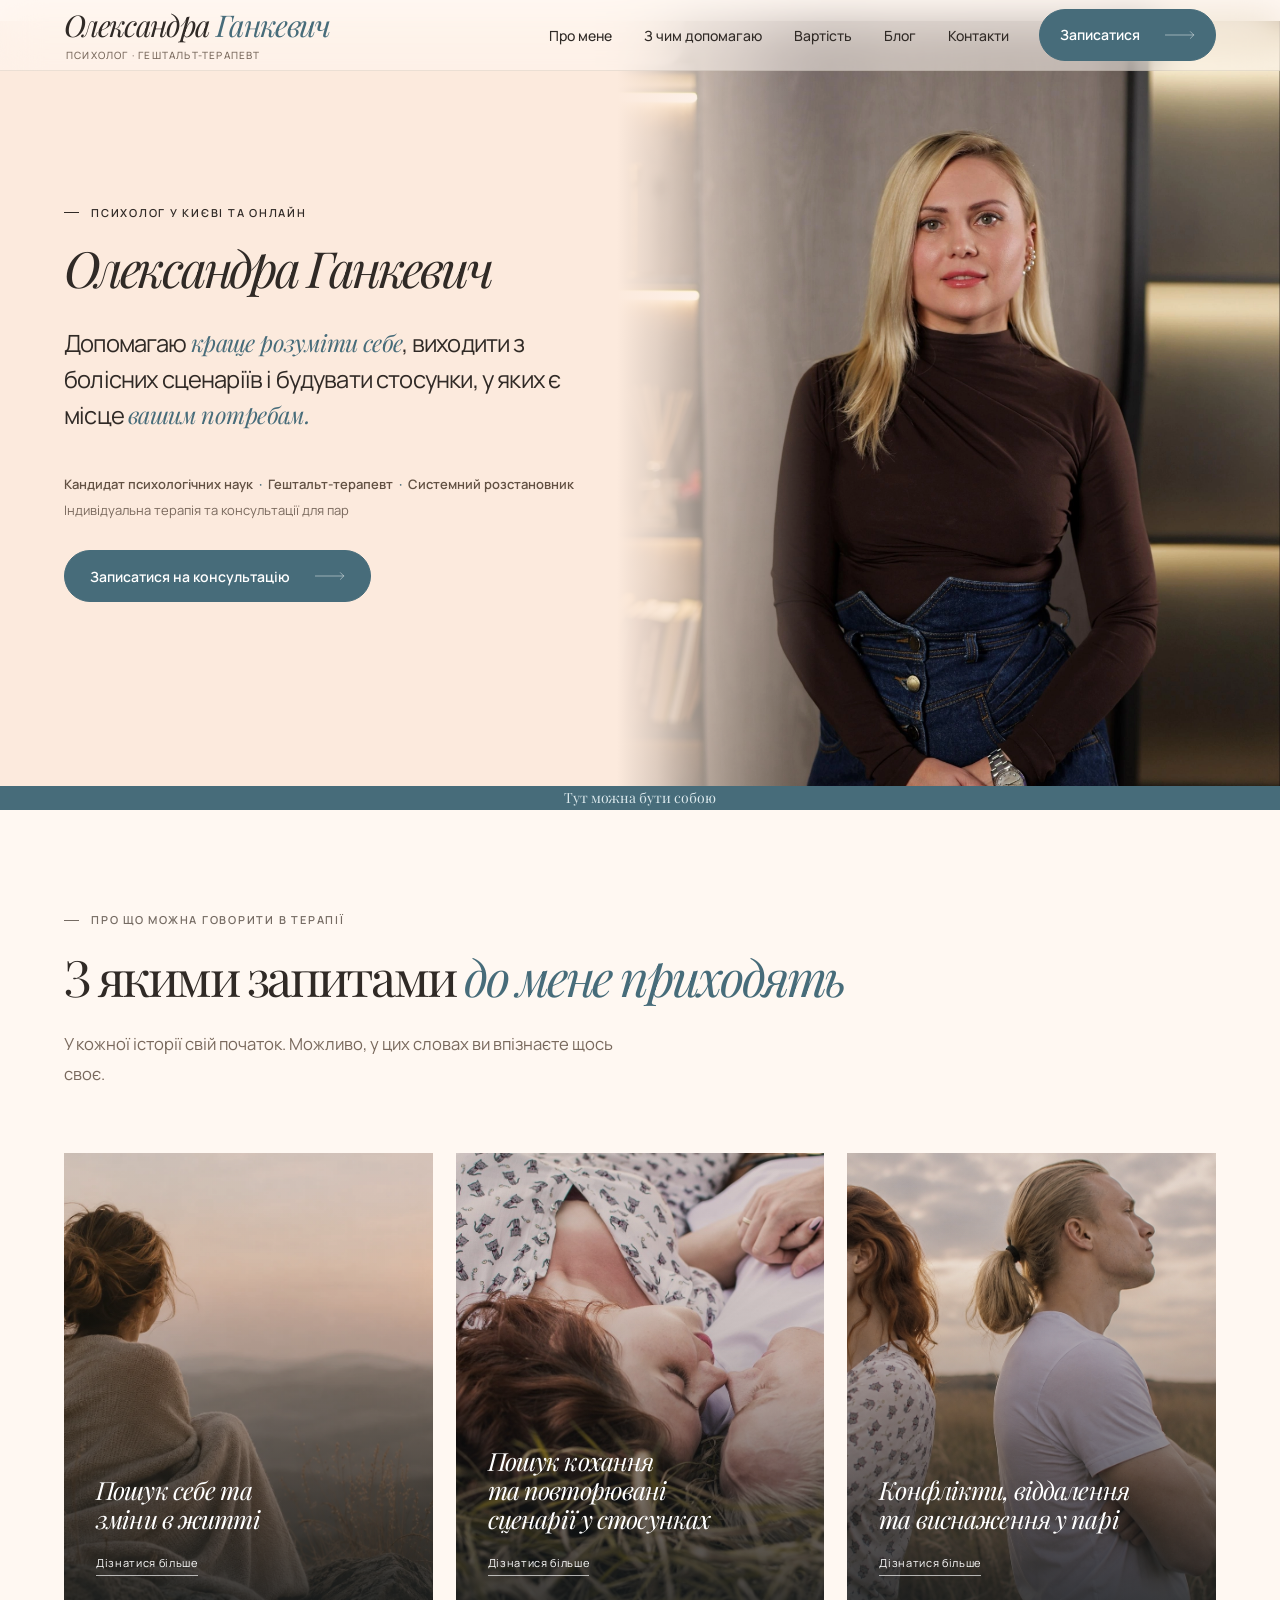
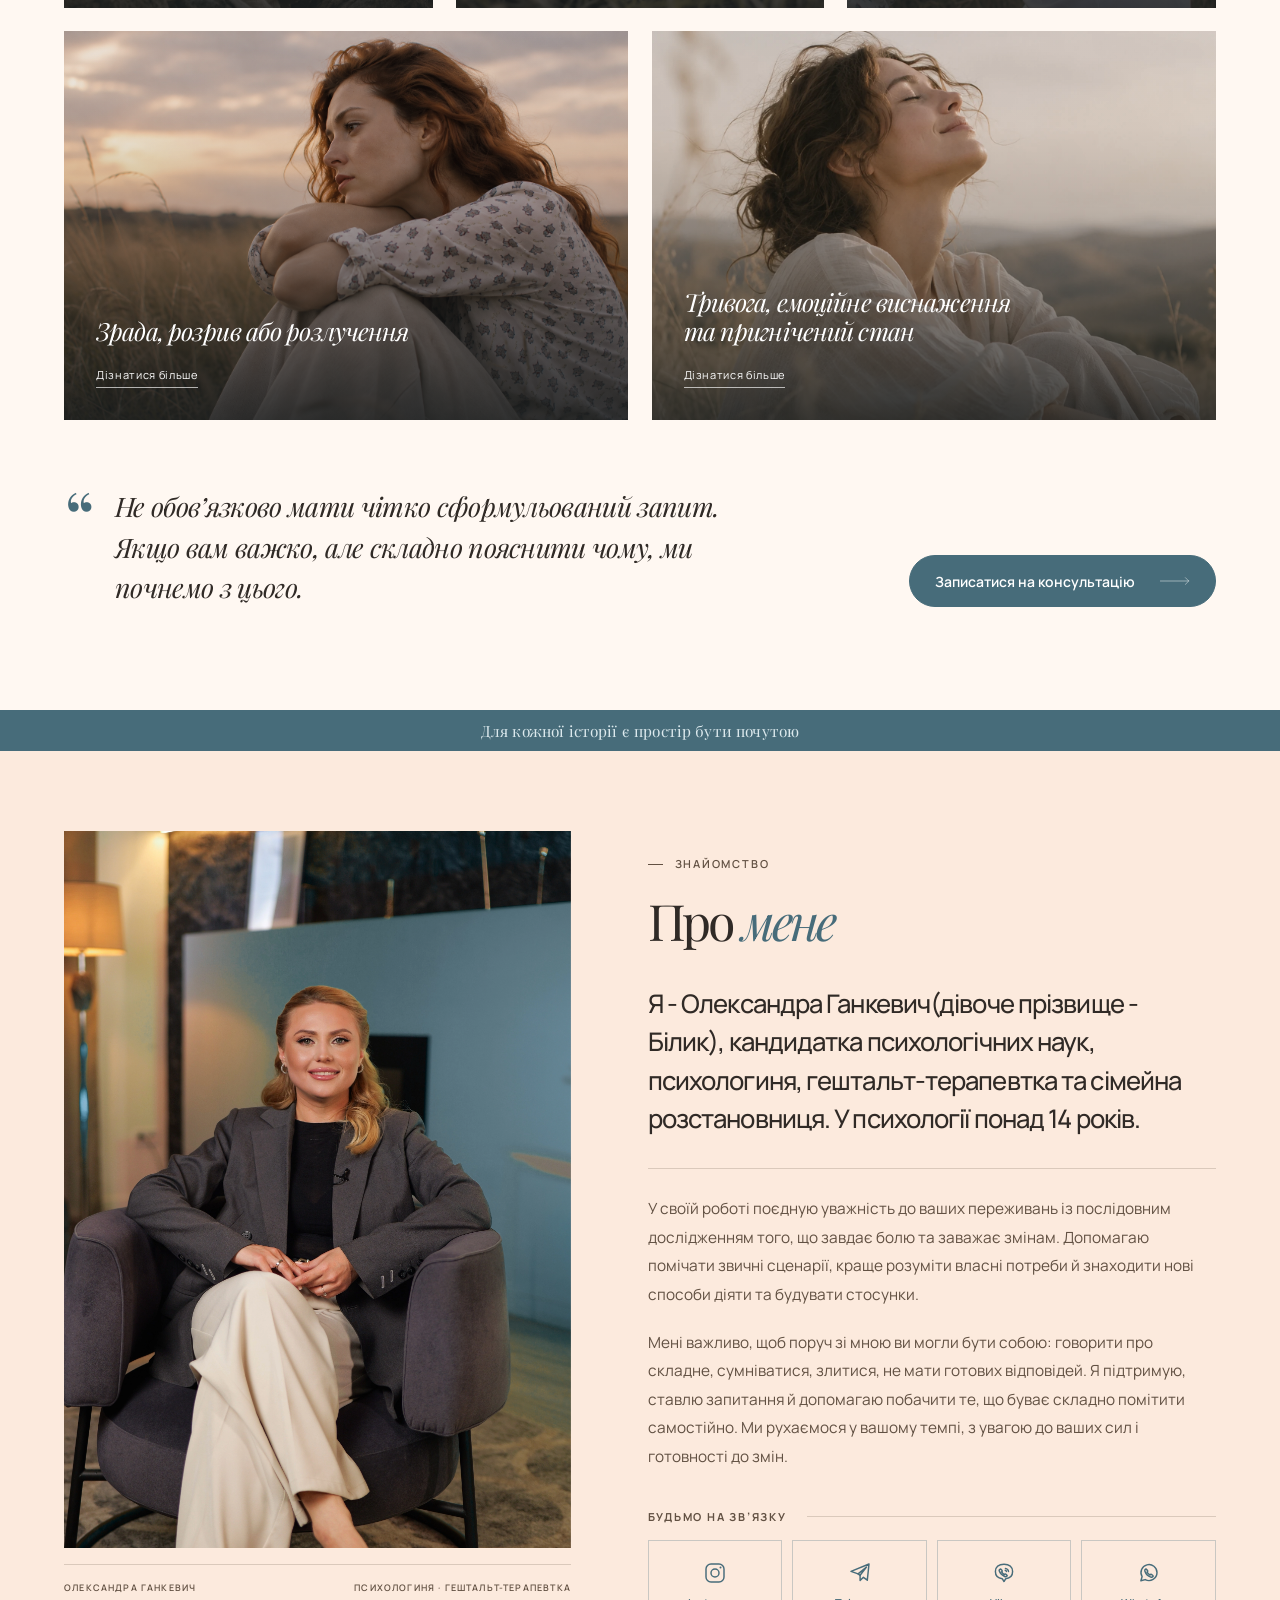
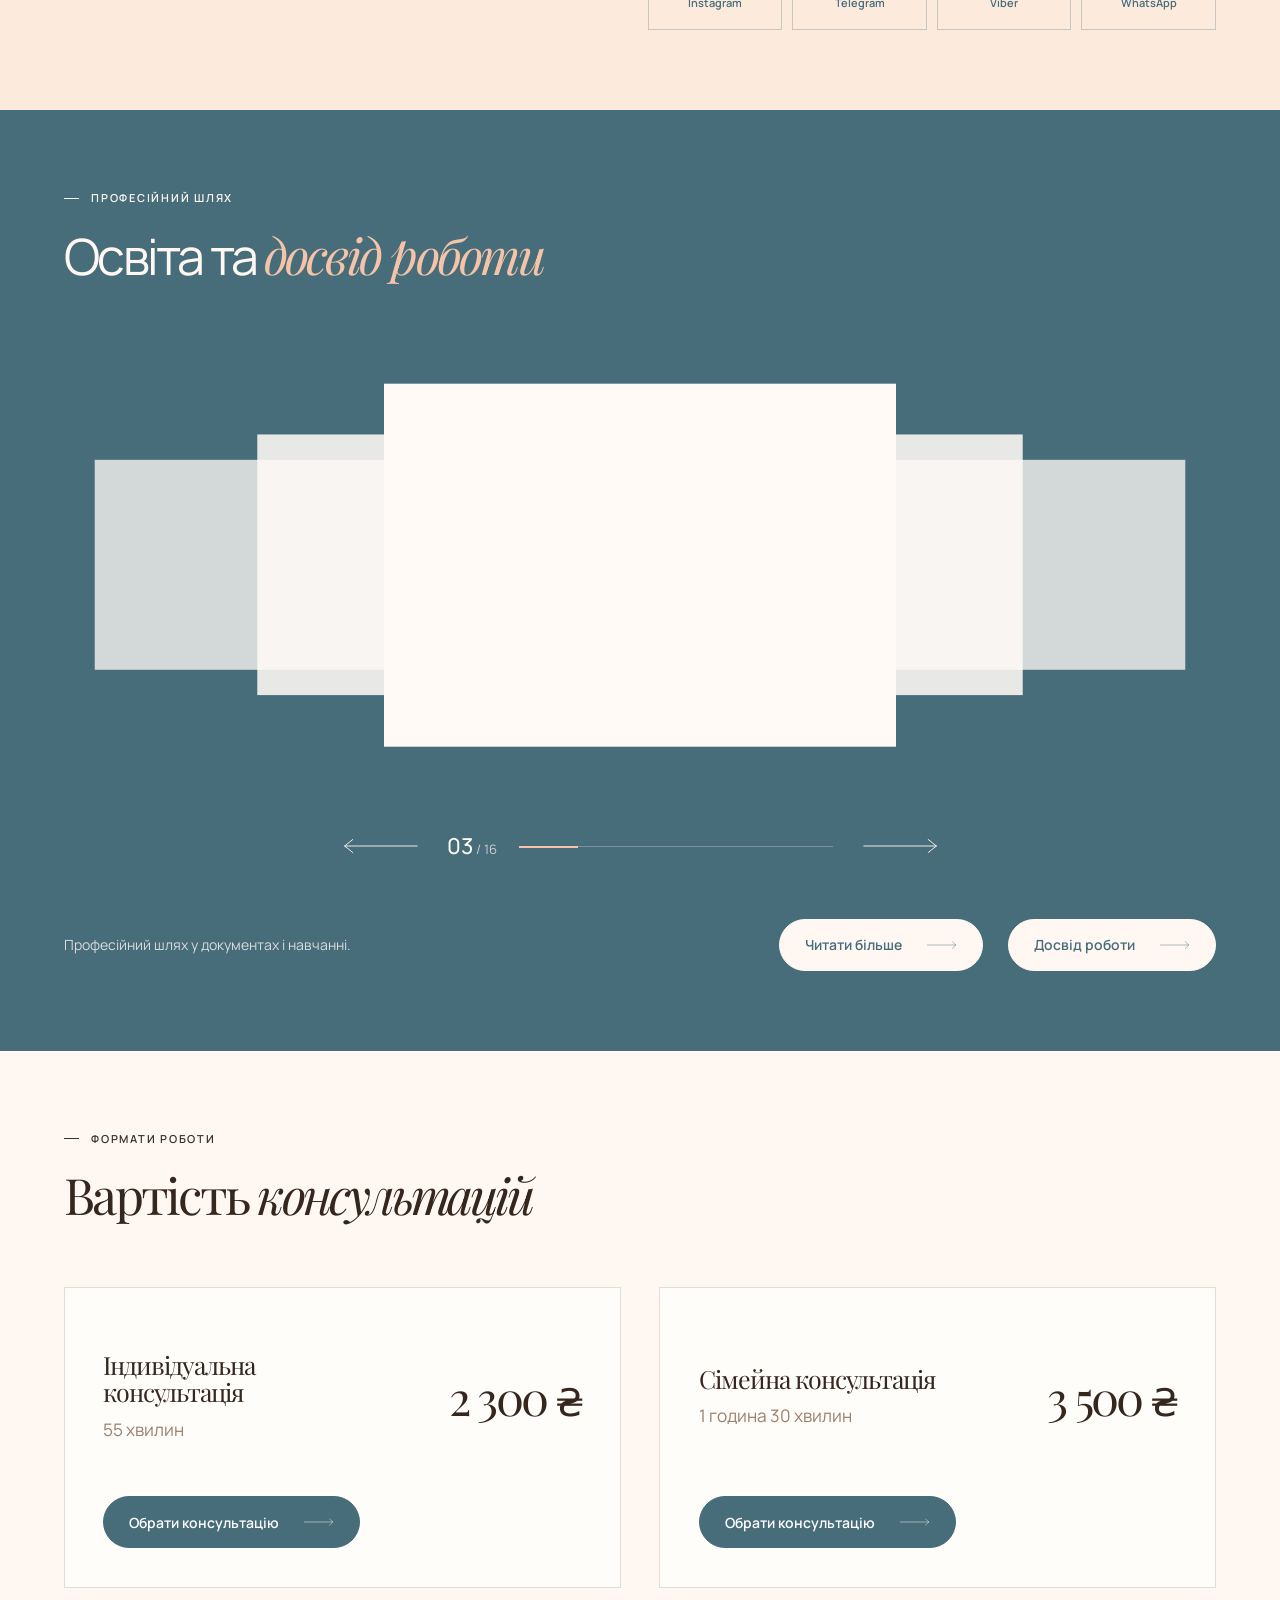
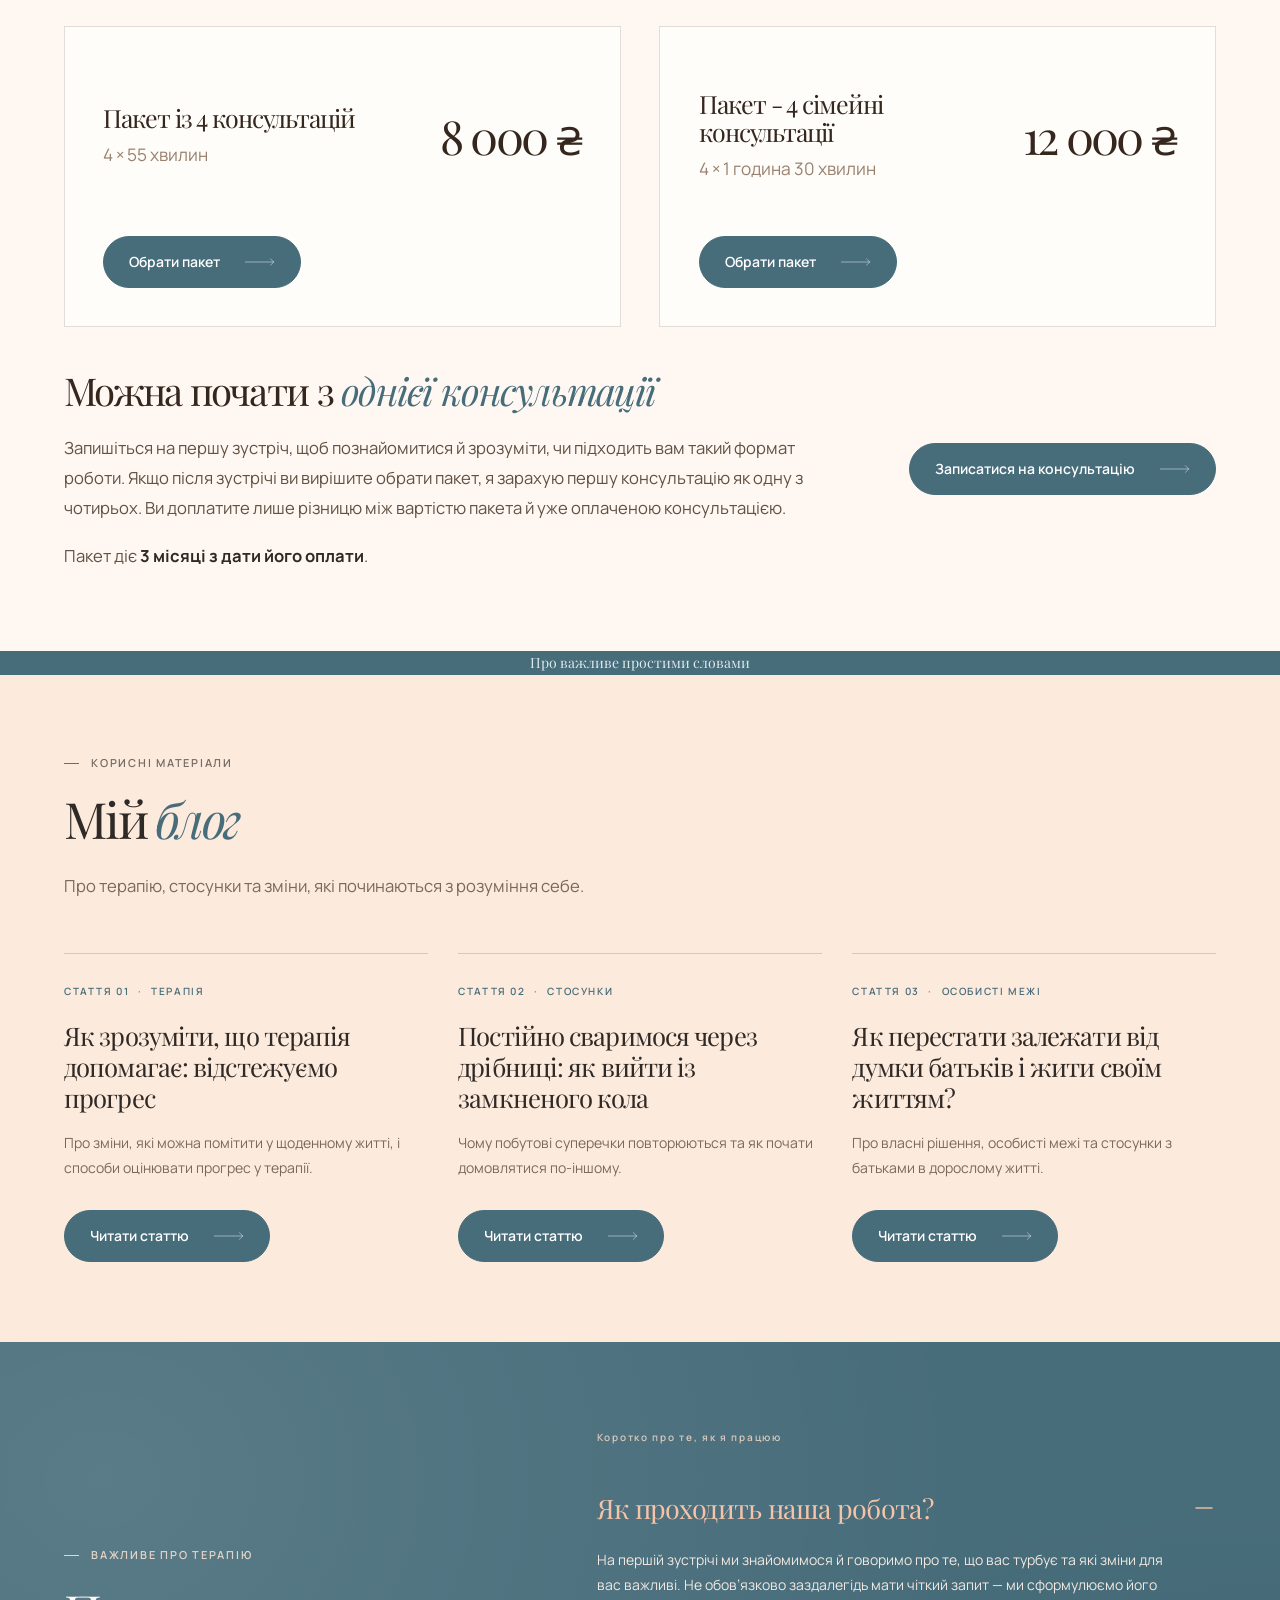
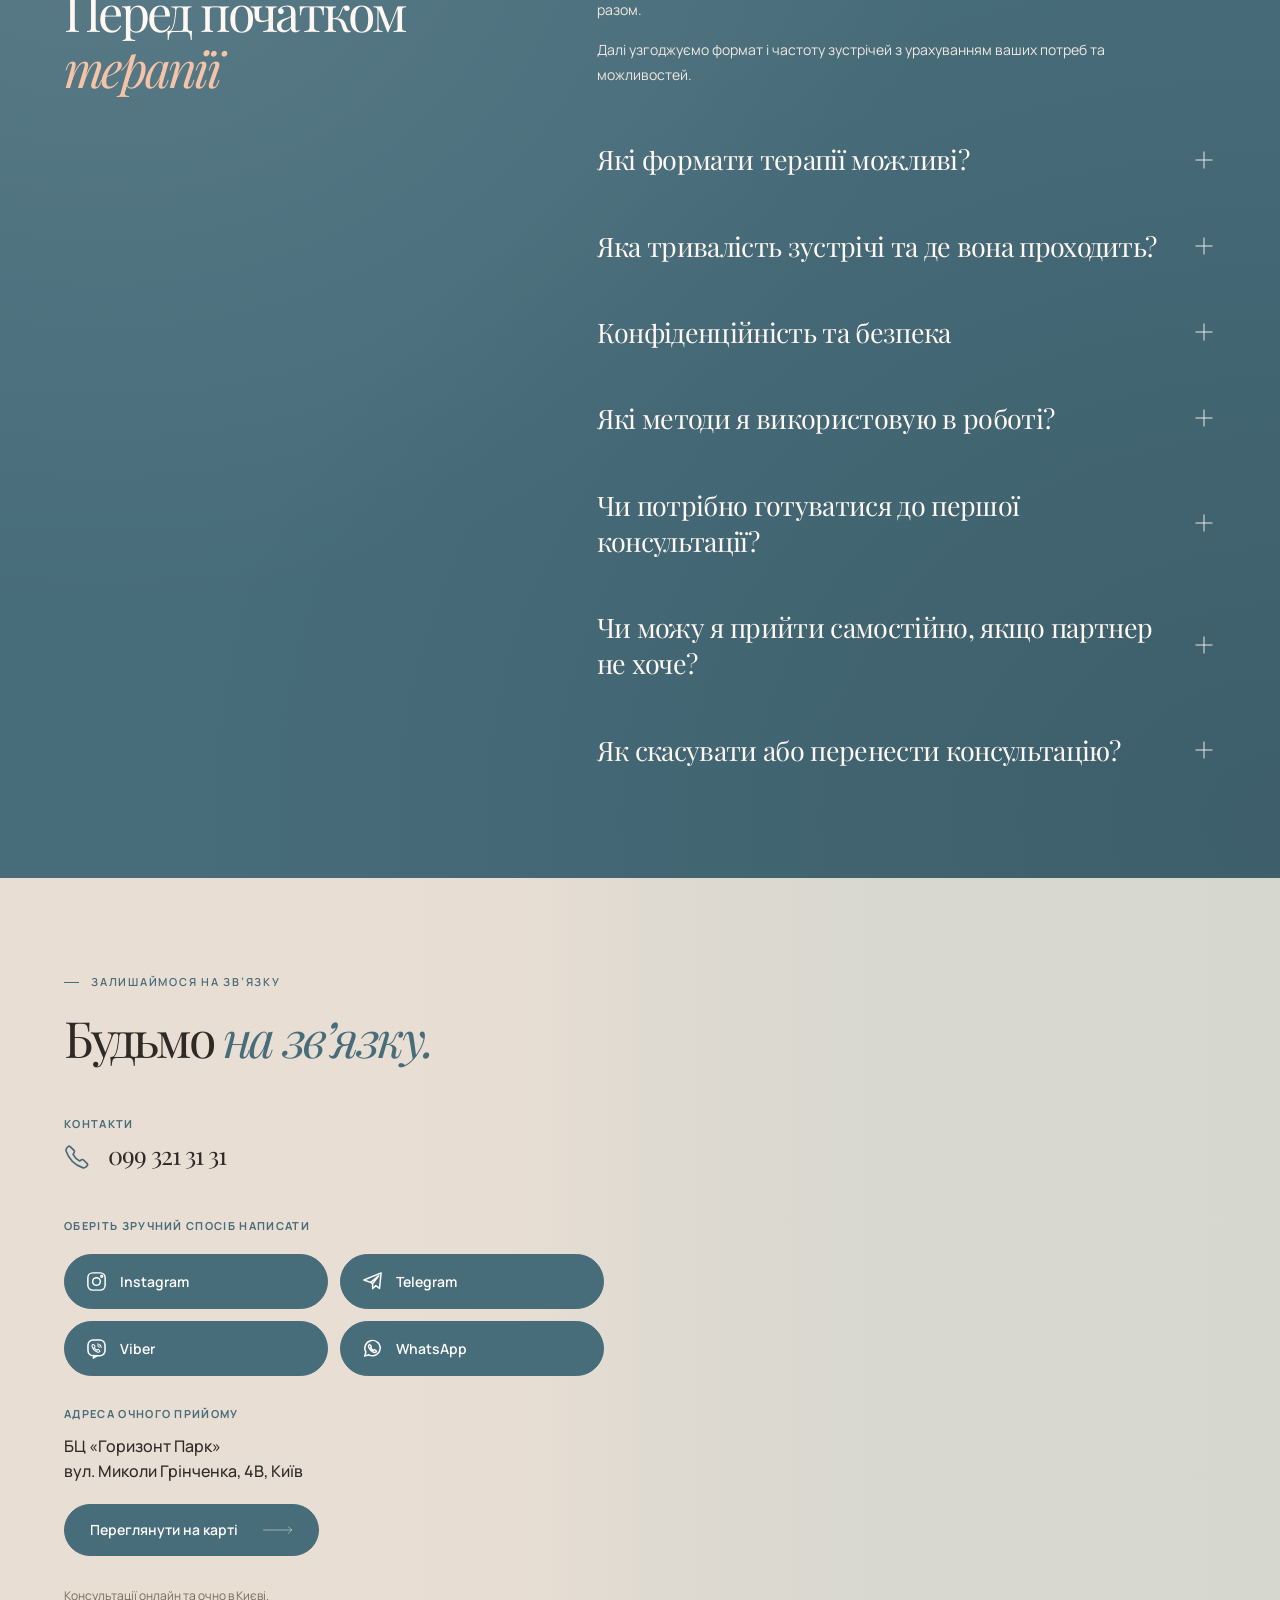
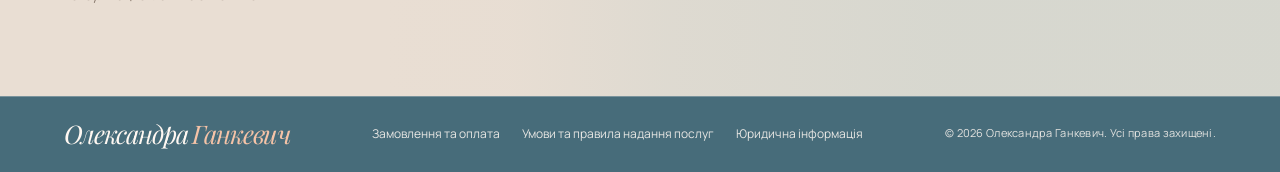
==== commit 03814894: "Add files via upload" ====
--- a/index.html
+++ b/index.html
@@ -2523,7 +2523,12 @@
         <a class="contact-footer__signature" href="#top"
           >Олександра <em>Ганкевич</em></a
         >
-        <span class="contact-footer__copyright"
+<nav class="contact-footer__legal-links" aria-label="Правова інформація">
+          <a href="ordering-and-payment.html">Замовлення та оплата</a>
+          <a href="terms-and-conditions.html">Умови та правила надання послуг</a>
+          <a href="legal-information.html">Юридична інформація</a>
+      </nav>
+                <span class="contact-footer__copyright"
           >© 2026 Олександра Ганкевич. Усі права захищені.</span
         >
       </div>
--- a/style.css
+++ b/style.css
@@ -3336,6 +3336,13 @@
   }
   .contact-footer__bottom {
     margin-top: 66px;
+    display: flex;
+    flex-direction: column;
+    align-items: center;
+  }
+  .contact-footer__bottom .contact-footer__legal-links {
+    text-align: center;
+    align-items: center;
   }
 }
 @media (max-width: 600px) {
@@ -4708,3 +4715,208 @@
     white-space: normal;
   }
 }
+
+/* Legal pages: reuse the site's original typography, colors and container */
+.contact-footer__legal-links {
+  display: flex;
+  flex-wrap: wrap;
+  gap: 12px 32px;
+  padding-block: 24px;
+  border-top: 1px solid var(--line);
+  font-size: 13px;
+  color: var(--brown);
+}
+.contact-footer__legal-links a,
+.legal-page__back {
+  transition: color 0.2s var(--ease);
+}
+.contact-footer__legal-links a:hover,
+.legal-page__back:hover {
+  color: var(--blue);
+}
+.legal-page {
+  padding: clamp(83px, 7vw, 110px) 0 60px;
+  background: var(--cream-soft);
+  min-height: 65vh;
+}
+.legal-page__inner {
+  max-width: 1000px;
+}
+.legal-page__eyebrow {
+  display: flex;
+  align-items: center;
+  gap: 14px;
+  margin: 0 0 25px;
+  font-size: 11px;
+  letter-spacing: 0.14em;
+  font-weight: 600;
+  color: var(--blue);
+  text-transform: uppercase;
+}
+.legal-page__eyebrow:before {
+  content: "";
+  width: 30px;
+  height: 1px;
+  background: currentColor;
+}
+.legal-page__title {
+  font-size: 28px;
+  line-height: 1.13;
+  letter-spacing: -0.055em;
+  font-weight: 500;
+  margin: 0 0 45px;
+  color: var(--ink);
+}
+.legal-page__body {
+  padding-top: 30px;
+}
+.legal-page__body p {
+  font-size: clamp(15px, 1.25vw, 17px);
+  line-height: 1.85;
+  color: var(--brown);
+  margin: 0 0 19px;
+}
+.legal-page__body h2 {
+  font-size: 20px;
+  line-height: 1.3;
+  letter-spacing: -0.035em;
+  font-weight: 500;
+  margin: 44px 0 17px;
+  color: var(--ink);
+}
+.legal-page__body h3 {
+  font-size: clamp(19px, 2vw, 24px);
+  font-weight: 600;
+  margin: 30px 0 13px;
+  color: var(--ink);
+}
+.legal-page__back {
+  display: inline-flex;
+  margin-top: 35px;
+  border-bottom: 1px solid currentColor;
+  padding-bottom: 5px;
+  font-size: 14px;
+  color: var(--blue);
+}
+.legal-footer {
+  background: var(--cream);
+  border-top: 1px solid var(--line);
+  padding: 28px 0;
+}
+.legal-footer__inner {
+  display: flex;
+  align-items: center;
+  justify-content: space-between;
+  gap: 20px;
+  flex-wrap: wrap;
+}
+.legal-footer__inner .brand__name {
+  font-size: 25px;
+}
+.legal-footer__inner nav {
+  display: flex;
+  gap: 14px 25px;
+  flex-wrap: wrap;
+  font-size: 12px;
+  color: var(--brown);
+}
+.legal-footer__inner nav a:hover {
+  color: var(--blue);
+}
+@media (max-width: 700px) {
+  .contact-footer__legal-links {
+    flex-direction: column;
+    gap: 15px;
+  }
+  .legal-page__title {
+    margin-bottom: 10px;
+  }
+  .legal-page__body {
+    padding-top: 24px;
+  }
+  .legal-page__body h2 {
+    margin-top: 32px;
+  }
+  .legal-footer__inner {
+    align-items: center;
+    flex-direction: column;
+  }
+}
+
+/* Legal links belong inside the existing blue footer bar, without a separate border. */
+.contact-footer__bottom {
+  flex-wrap: wrap;
+  row-gap: 14px;
+}
+.contact-footer__bottom .contact-footer__legal-links {
+  display: flex;
+  flex-wrap: wrap;
+  align-items: center;
+  gap: 8px 22px;
+  padding: 0;
+  border: 0;
+  background: none;
+  color: rgba(255, 248, 242, 0.88);
+  font-size: 12px;
+  line-height: 1.6;
+}
+.contact-footer__bottom .contact-footer__legal-links a {
+  color: inherit;
+  transition: color 0.25s var(--ease);
+}
+.contact-footer__bottom .contact-footer__legal-links a:hover {
+  color: var(--peach);
+}
+.legal-page__back {
+  margin-top: 35px;
+  border: 1px solid var(--blue);
+  padding: 15px 25px;
+  color: #fff;
+}
+.legal-page__back:hover {
+  color: #fff;
+}
+@media (max-width: 900px) {
+  .site-header .legal-page__header-button {
+    display: inline-flex;
+    padding: 12px 16px;
+    font-size: 12px;
+    gap: 12px;
+  }
+  .legal-page__header-button .arrow {
+    width: 25px;
+  }
+}
+@media (max-width: 600px) {
+  .contact-footer__bottom .contact-footer__legal-links {
+    flex-direction: column;
+    align-items: center;
+    gap: 10px;
+  }
+  .legal-page__back {
+    width: 100%;
+    white-space: normal;
+    margin-top: 15px;
+  }
+  .site-header .legal-page__header-button {
+    padding: 10px 12px;
+    font-size: 11px;
+  }
+  .legal-page__header-button .arrow {
+    width: 20px;
+  }
+  .site-header__inner:has(.legal-page__header-button) {
+    gap: 12px;
+  }
+  .site-header__inner:has(.legal-page__header-button) .brand__name {
+    font-size: clamp(19px, 5vw, 25px);
+  }
+  .site-header__inner:has(.legal-page__header-button) .brand__descriptor {
+    font-size: 8px;
+  }
+  .legal-footer__inner nav {
+    align-items: center;
+    flex-direction: column;
+    justify-content: baseline;
+  }
+}
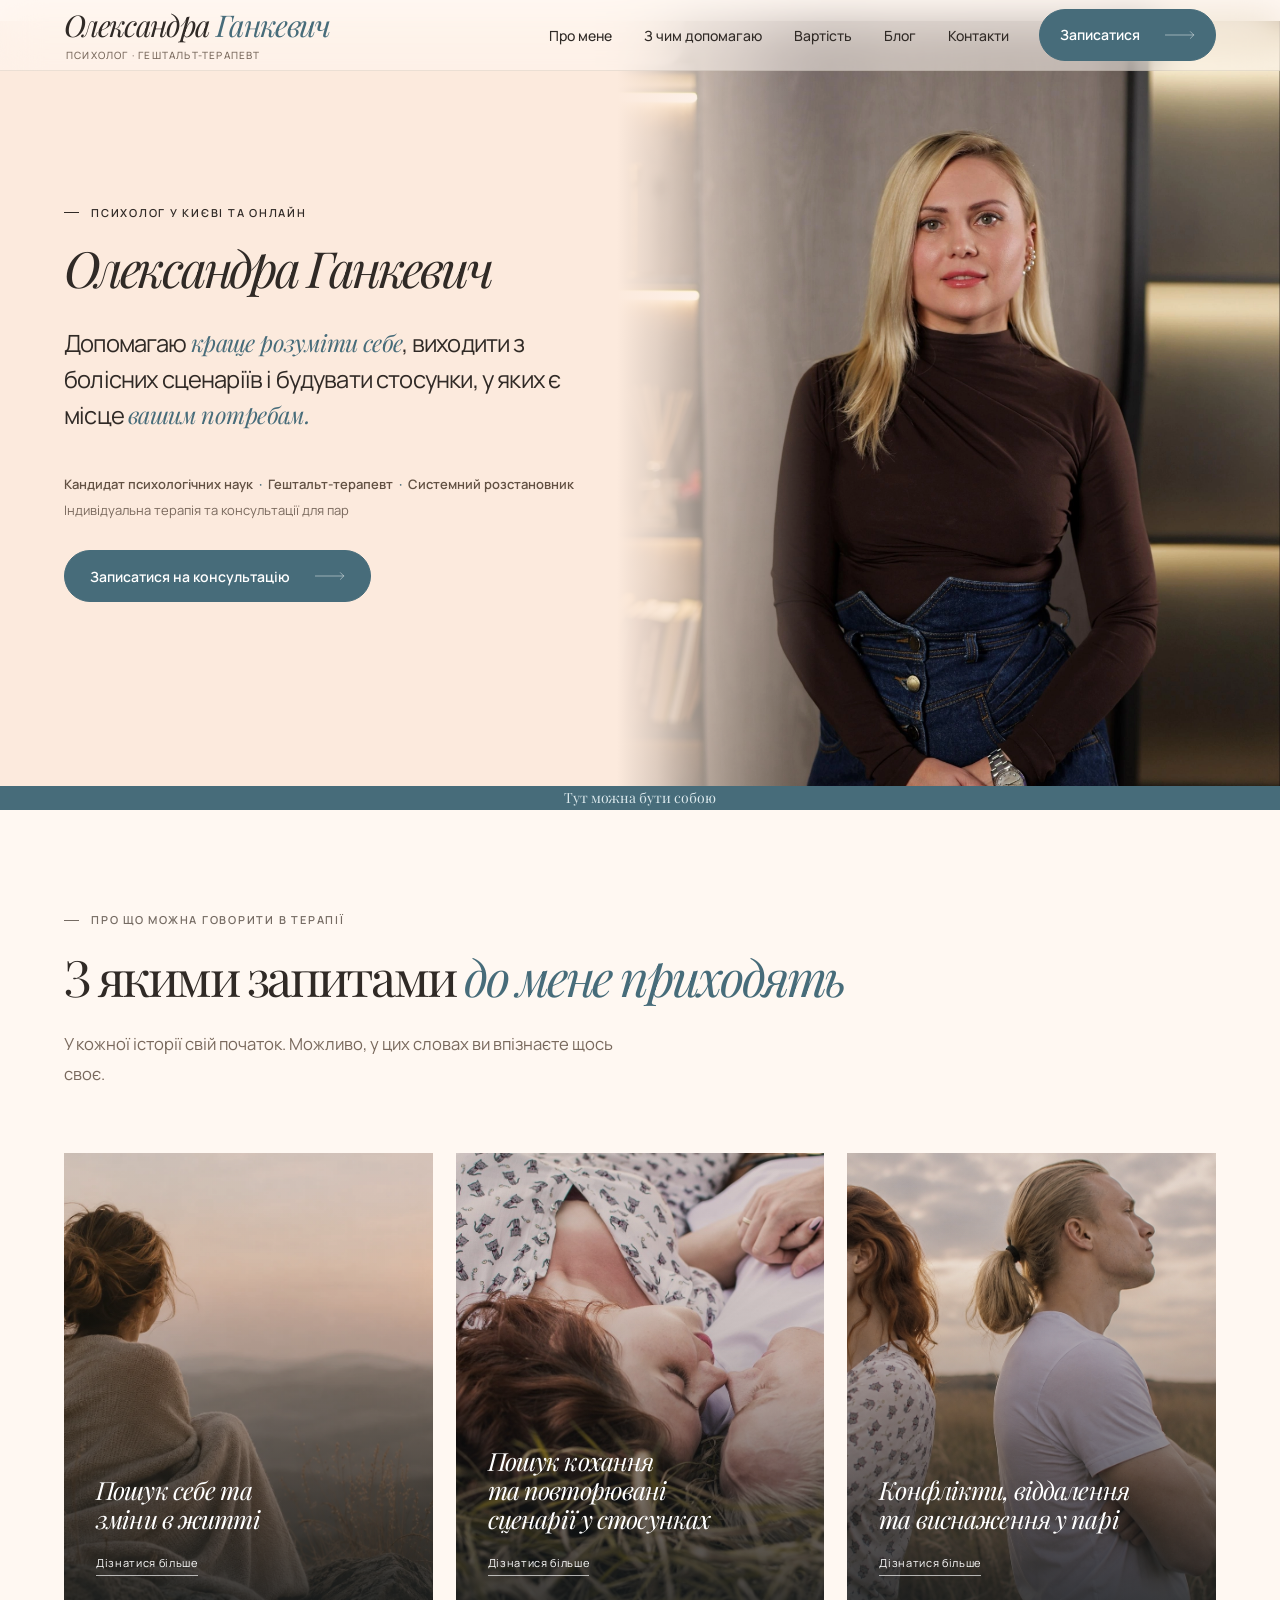
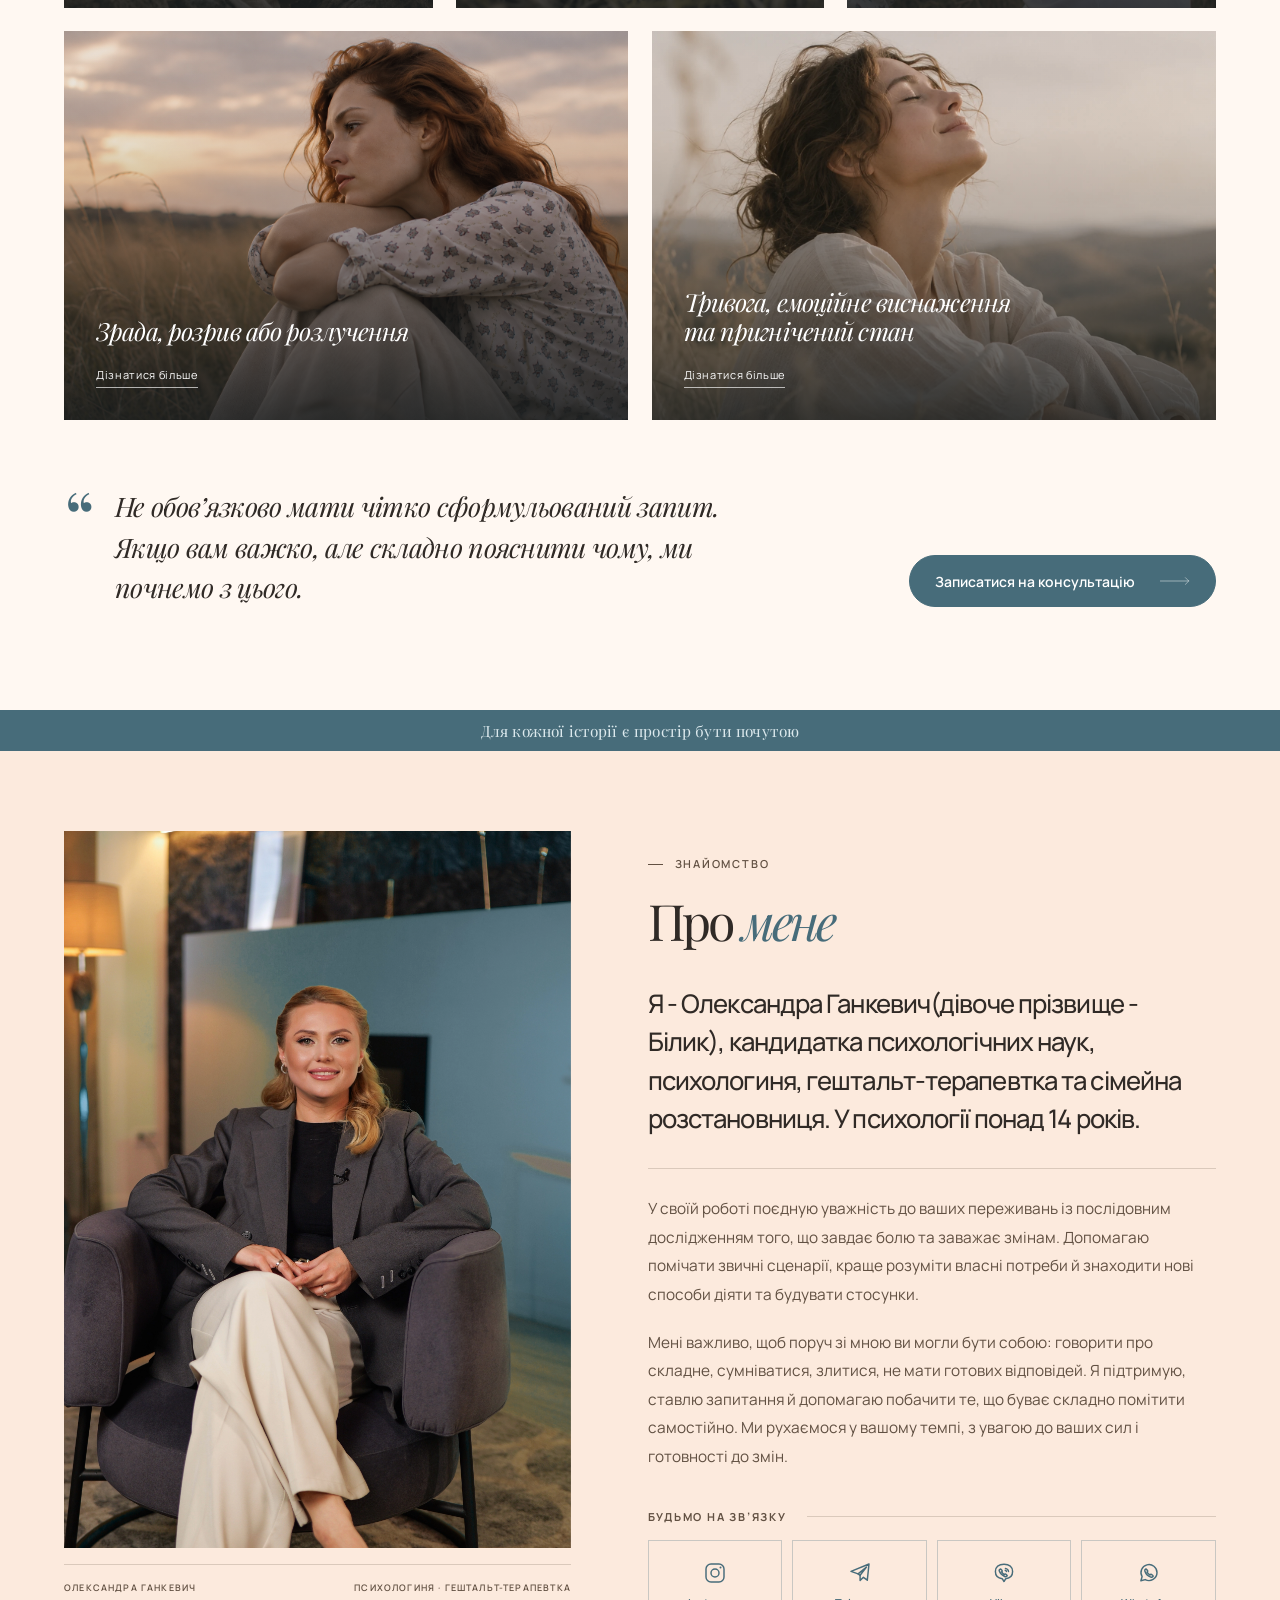
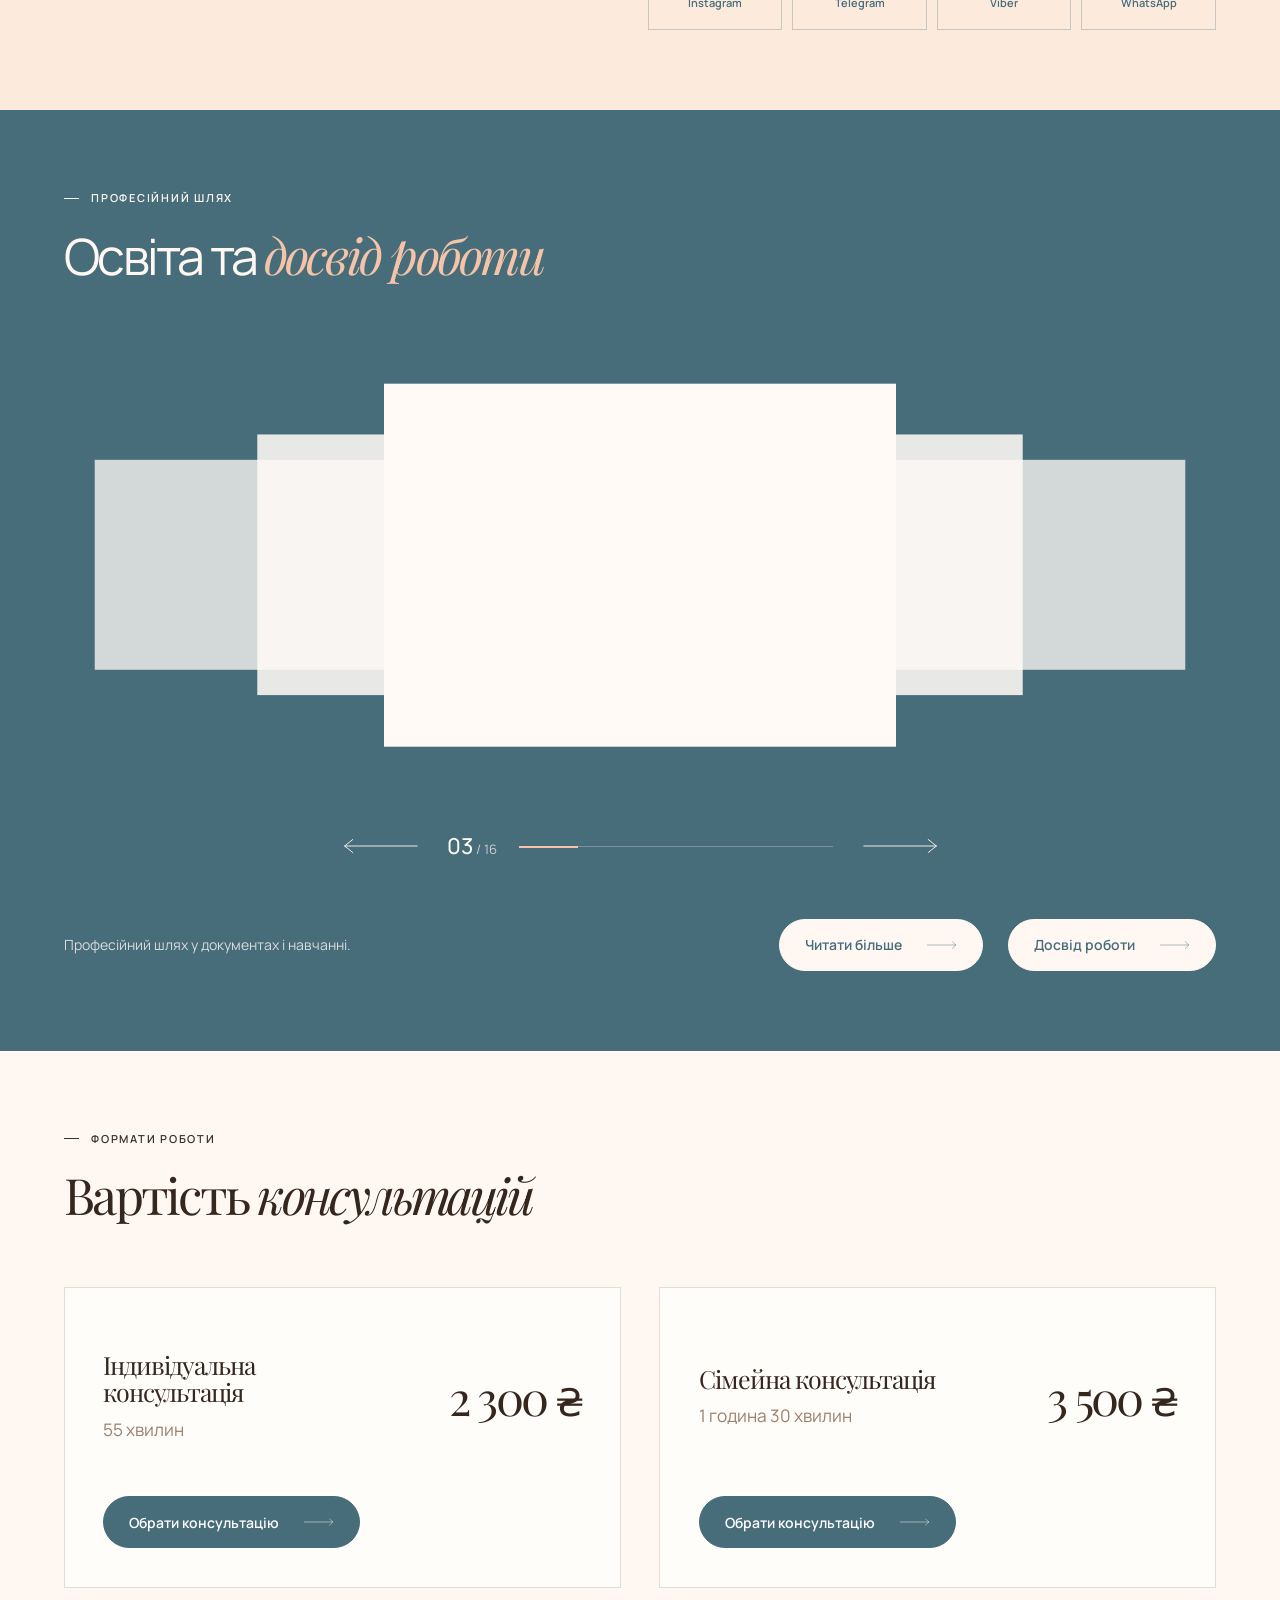
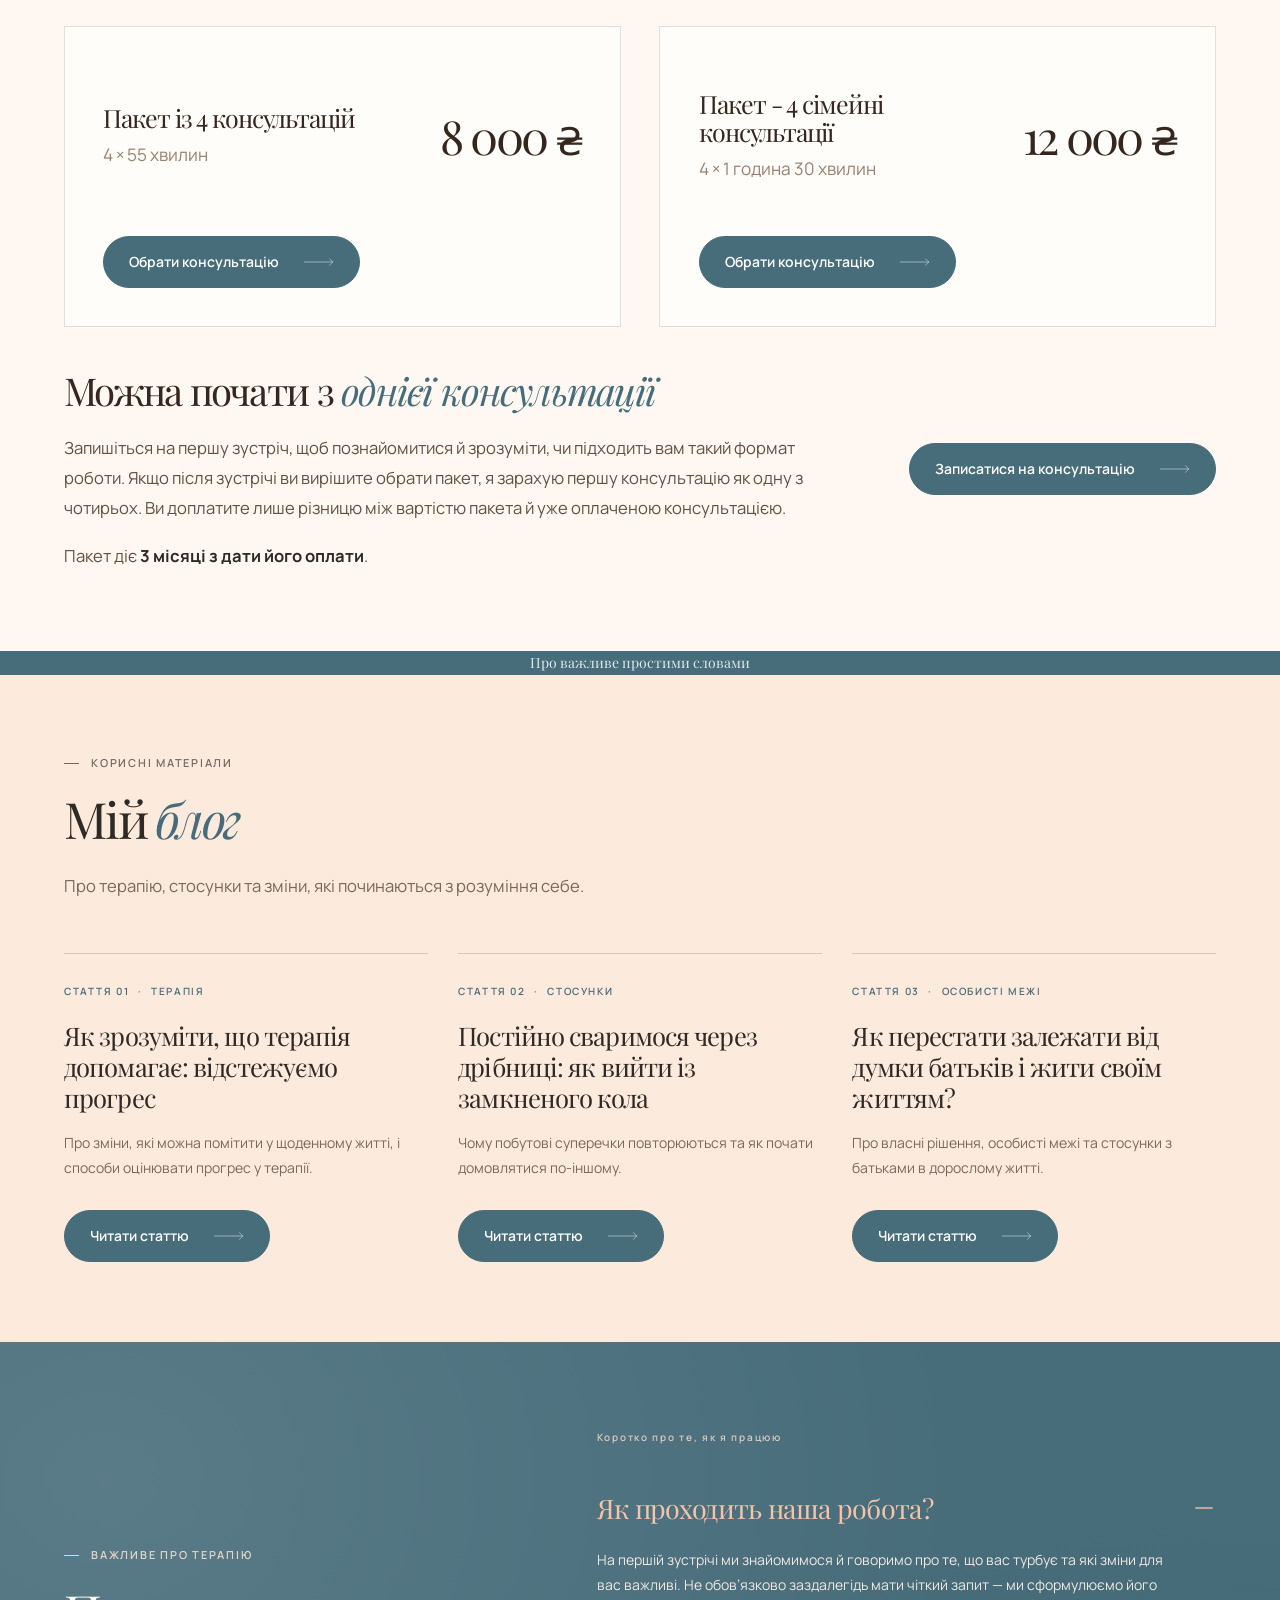
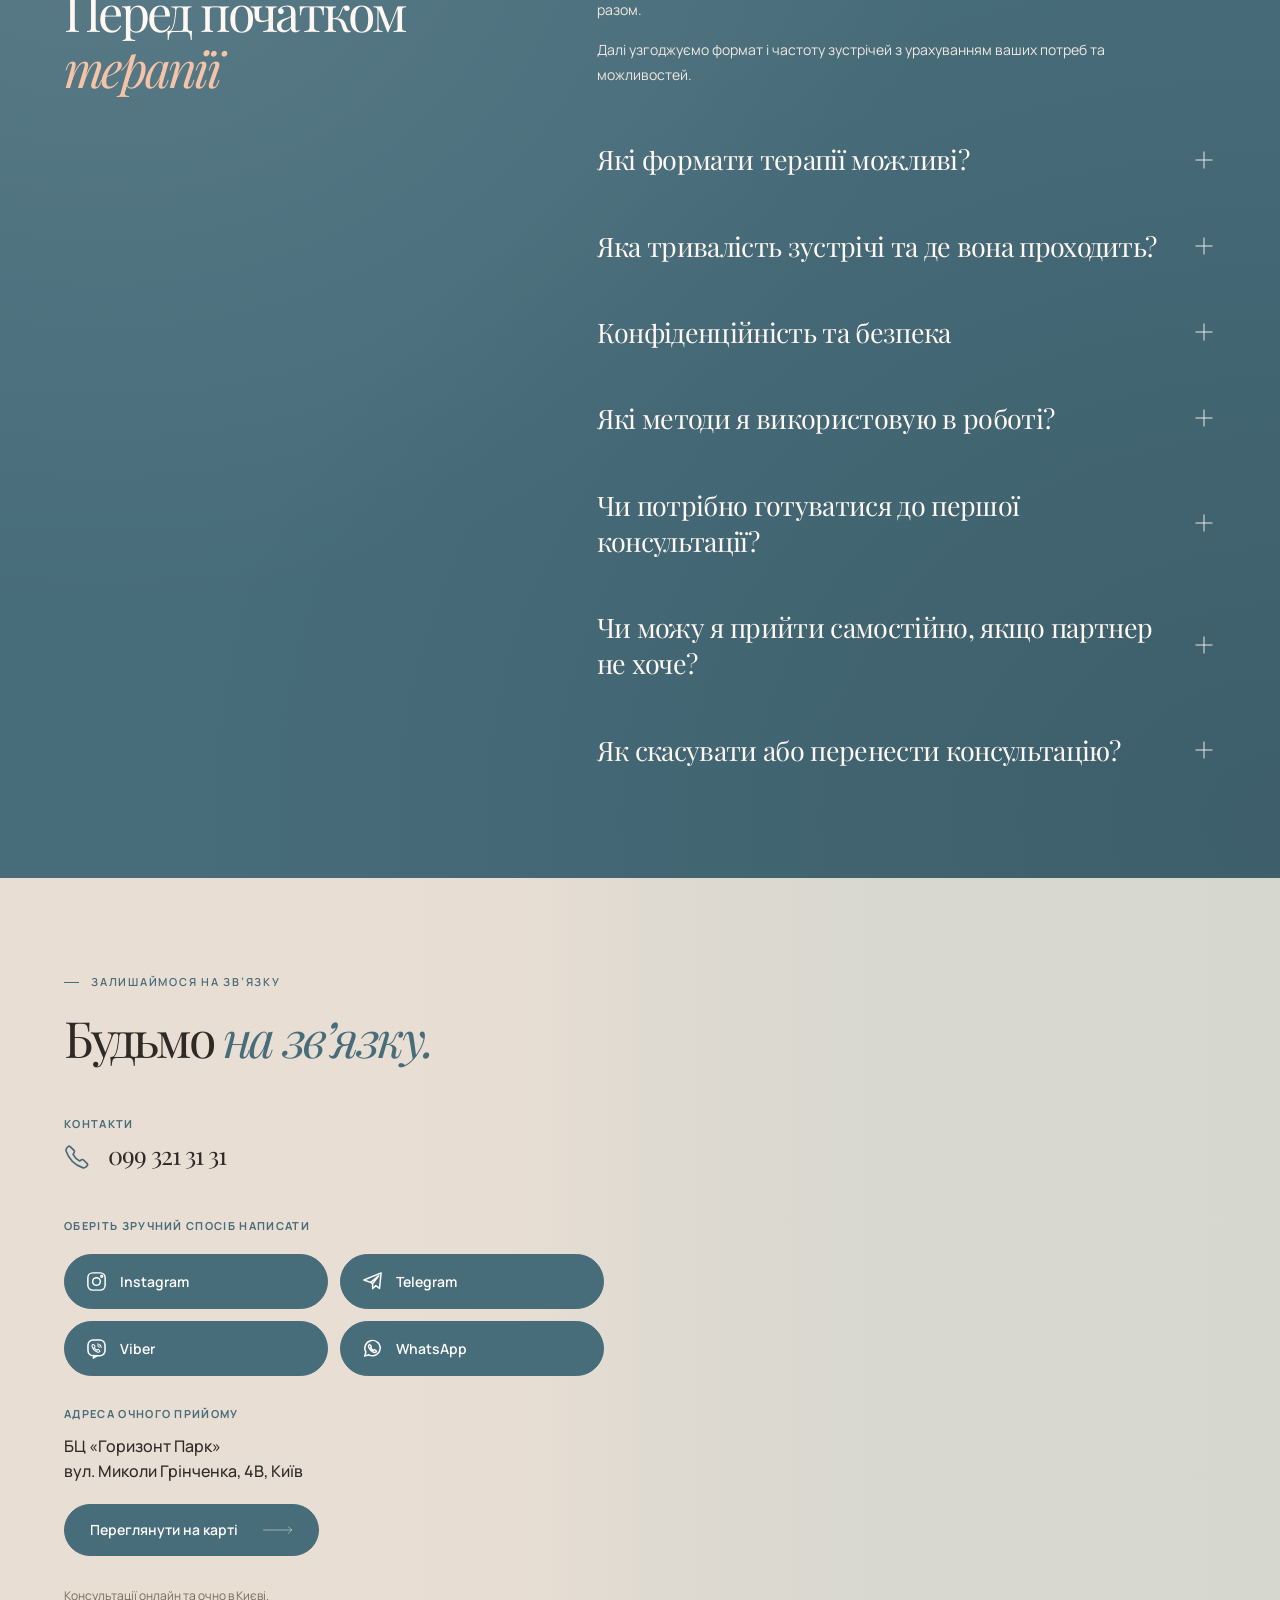
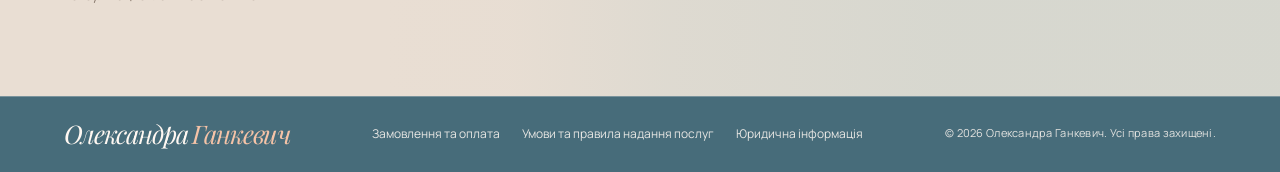
==== commit f26b9b27: "Add files via upload" ====
--- a/index.html
+++ b/index.html
@@ -591,7 +591,7 @@
                     /></span>
                   </button>
                 </article>
-                
+
                 <article
                   class="education__slide"
                   role="group"
@@ -890,17 +890,17 @@
                 </div>
                 <p class="pricing__price">2 300 <span>₴</span></p>
               </div>
-              <button
+              <a
+                href="https://secure.wayforpay.com/button/b7fefc8d50a2e"
                 aria-label="Обрати консультацію: Індивідуальна консультація"
                 class="button pricing__buy"
-                data-payment="individual"
-                type="button"
+                target="_blank"
               >
-                <span>Обрати консультацію</span
-                ><svg class="arrow" aria-hidden="true" viewbox="0 0 72 18">
+                <span>Обрати консультацію</span>
+                <svg class="arrow" aria-hidden="true" viewbox="0 0 72 18">
                   <use href="#arrow-long"></use>
                 </svg>
-              </button>
+              </a>
             </article>
             <article class="pricing__item reveal">
               <div class="pricing__item-top">
@@ -910,17 +910,17 @@
                 </div>
                 <p class="pricing__price">3 500 <span>₴</span></p>
               </div>
-              <button
-                aria-label="Обрати консультацію: Сімейна консультація"
+              <a
+                href="https://secure.wayforpay.com/button/b2be9aa9f806c"
+                aria-label="Обрати консультацію: Індивідуальна консультація"
                 class="button pricing__buy"
-                data-payment="family"
-                type="button"
+                target="_blank"
               >
-                <span>Обрати консультацію</span
-                ><svg class="arrow" aria-hidden="true" viewbox="0 0 72 18">
+                <span>Обрати консультацію</span>
+                <svg class="arrow" aria-hidden="true" viewbox="0 0 72 18">
                   <use href="#arrow-long"></use>
                 </svg>
-              </button>
+              </a>
             </article>
             <article class="pricing__item reveal">
               <div class="pricing__item-top">
@@ -930,17 +930,17 @@
                 </div>
                 <p class="pricing__price">8 000 <span>₴</span></p>
               </div>
-              <button
-                aria-label="Обрати пакет: Пакет із 4 консультацій"
+              <a
+                href="https://secure.wayforpay.com/button/b8e367474b40f"
+                aria-label="Обрати консультацію: Індивідуальна консультація"
                 class="button pricing__buy"
-                data-payment="individual-pack"
-                type="button"
+                target="_blank"
               >
-                <span>Обрати пакет</span
-                ><svg class="arrow" aria-hidden="true" viewbox="0 0 72 18">
+                <span>Обрати консультацію</span>
+                <svg class="arrow" aria-hidden="true" viewbox="0 0 72 18">
                   <use href="#arrow-long"></use>
                 </svg>
-              </button>
+              </a>
             </article>
             <article class="pricing__item reveal">
               <div class="pricing__item-top">
@@ -950,28 +950,48 @@
                 </div>
                 <p class="pricing__price">12 000 <span>₴</span></p>
               </div>
-              <button
-                aria-label="Обрати пакет: Пакет - 4 сімейні консультації"
+              <a
+                href="https://secure.wayforpay.com/button/b45c8f72860f5"
+                aria-label="Обрати консультацію: Індивідуальна консультація"
                 class="button pricing__buy"
-                data-payment="family-pack"
-                type="button"
+                target="_blank"
               >
-                <span>Обрати пакет</span
-                ><svg class="arrow" aria-hidden="true" viewbox="0 0 72 18">
+                <span>Обрати консультацію</span>
+                <svg class="arrow" aria-hidden="true" viewbox="0 0 72 18">
                   <use href="#arrow-long"></use>
                 </svg>
-              </button>
+              </a>
             </article>
           </div>
-          <div class="pricing__packages-info reveal" aria-labelledby="pricing-packages-title">
+          <div
+            class="pricing__packages-info reveal"
+            aria-labelledby="pricing-packages-title"
+          >
             <div class="pricing__packages-copy">
-              <h3 id="pricing-packages-title">Можна почати з <em>однієї консультації</em></h3>
-              <p>Запишіться на першу зустріч, щоб познайомитися й зрозуміти, чи підходить вам такий формат роботи. Якщо після зустрічі ви вирішите обрати пакет, я зарахую першу консультацію як одну з чотирьох. Ви доплатите лише різницю між вартістю пакета й уже оплаченою консультацією.</p>
-              <p class="pricing__packages-validity">Пакет діє <strong>3 місяці з дати його оплати</strong>.</p>
+              <h3 id="pricing-packages-title">
+                Можна почати з <em>однієї консультації</em>
+              </h3>
+              <p>
+                Запишіться на першу зустріч, щоб познайомитися й зрозуміти, чи
+                підходить вам такий формат роботи. Якщо після зустрічі ви
+                вирішите обрати пакет, я зарахую першу консультацію як одну з
+                чотирьох. Ви доплатите лише різницю між вартістю пакета й уже
+                оплаченою консультацією.
+              </p>
+              <p class="pricing__packages-validity">
+                Пакет діє <strong>3 місяці з дати його оплати</strong>.
+              </p>
             </div>
-            <a class="button pricing__packages-cta" href="https://t.me/OleksandraHankevych" target="_blank" rel="noopener noreferrer">
+            <a
+              class="button pricing__packages-cta"
+              href="https://t.me/OleksandraHankevych"
+              target="_blank"
+              rel="noopener noreferrer"
+            >
               <span>Записатися на консультацію</span>
-              <svg class="arrow" aria-hidden="true"><use href="#arrow-long"></use></svg>
+              <svg class="arrow" aria-hidden="true">
+                <use href="#arrow-long"></use>
+              </svg>
             </a>
           </div>
           <p
@@ -2523,12 +2543,17 @@
         <a class="contact-footer__signature" href="#top"
           >Олександра <em>Ганкевич</em></a
         >
-<nav class="contact-footer__legal-links" aria-label="Правова інформація">
+        <nav
+          class="contact-footer__legal-links"
+          aria-label="Правова інформація"
+        >
           <a href="ordering-and-payment.html">Замовлення та оплата</a>
-          <a href="terms-and-conditions.html">Умови та правила надання послуг</a>
+          <a href="terms-and-conditions.html"
+            >Умови та правила надання послуг</a
+          >
           <a href="legal-information.html">Юридична інформація</a>
-      </nav>
-                <span class="contact-footer__copyright"
+        </nav>
+        <span class="contact-footer__copyright"
           >© 2026 Олександра Ганкевич. Усі права захищені.</span
         >
       </div>
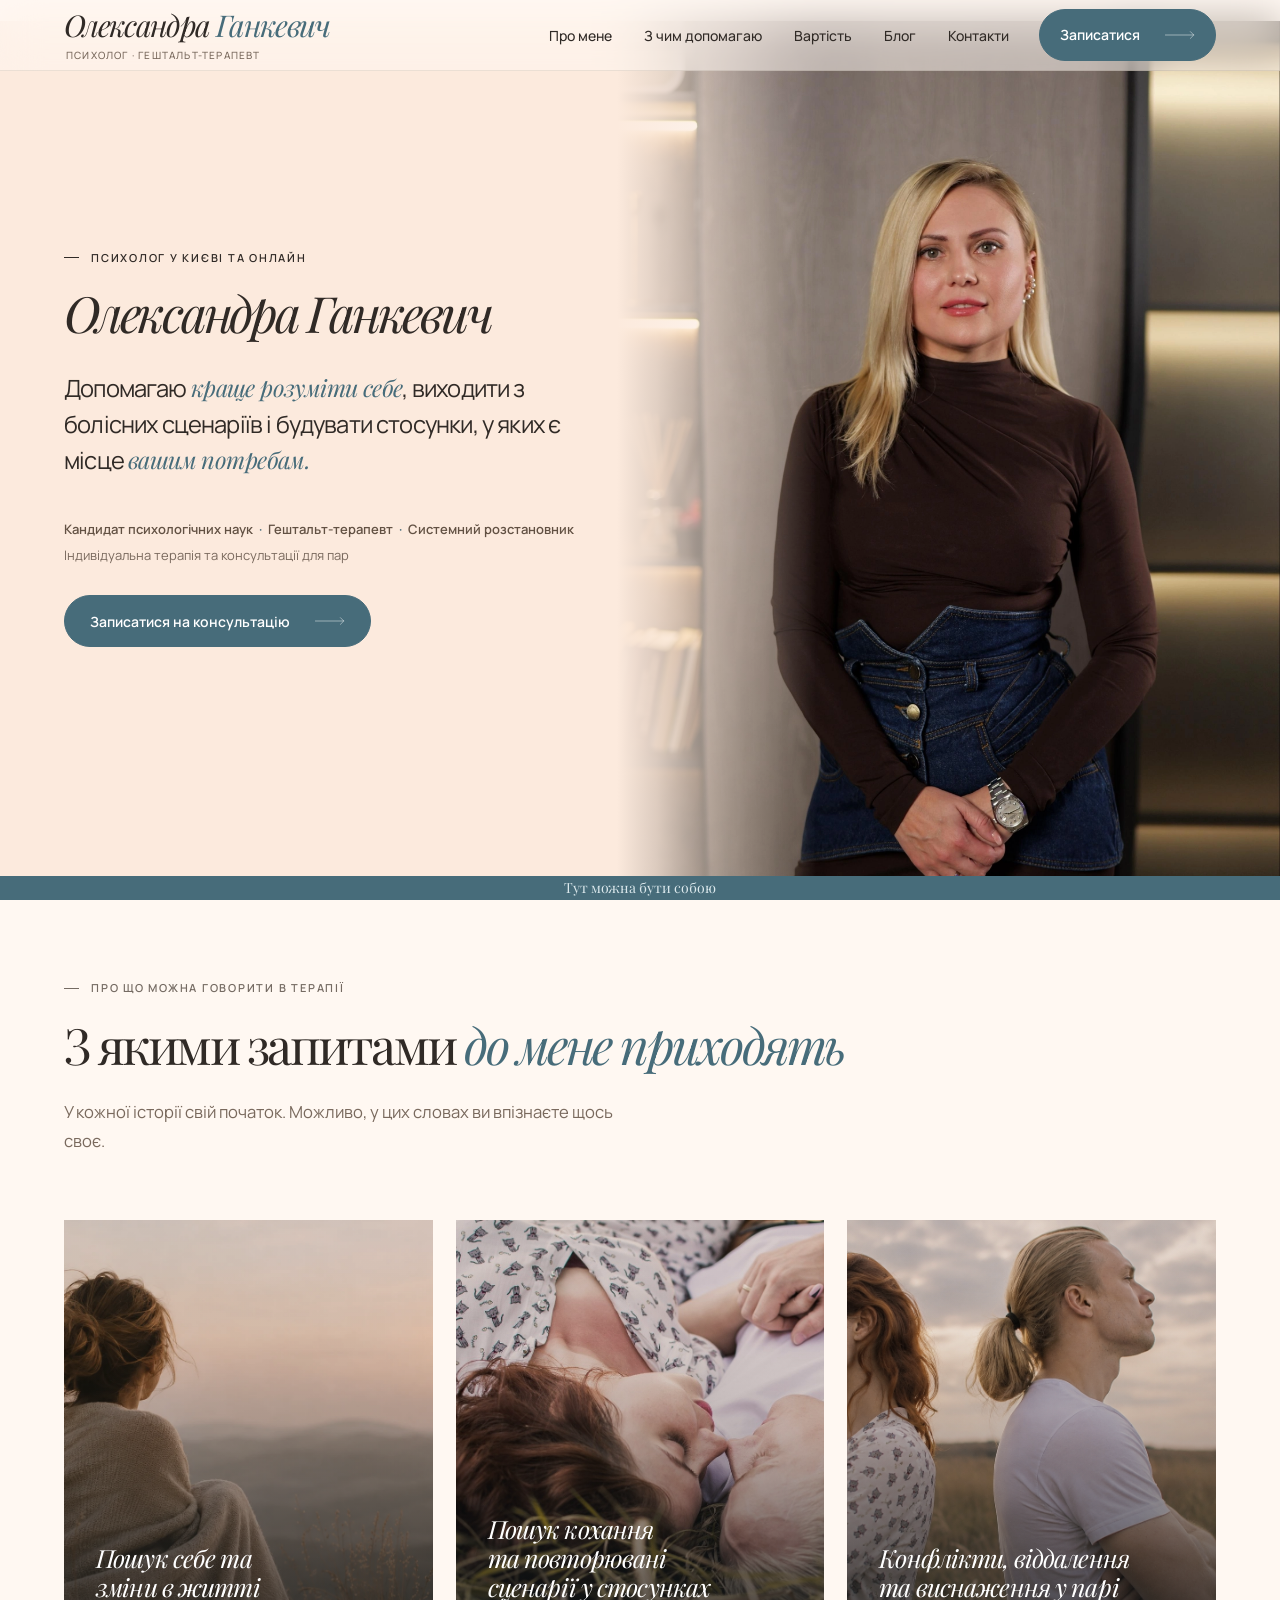
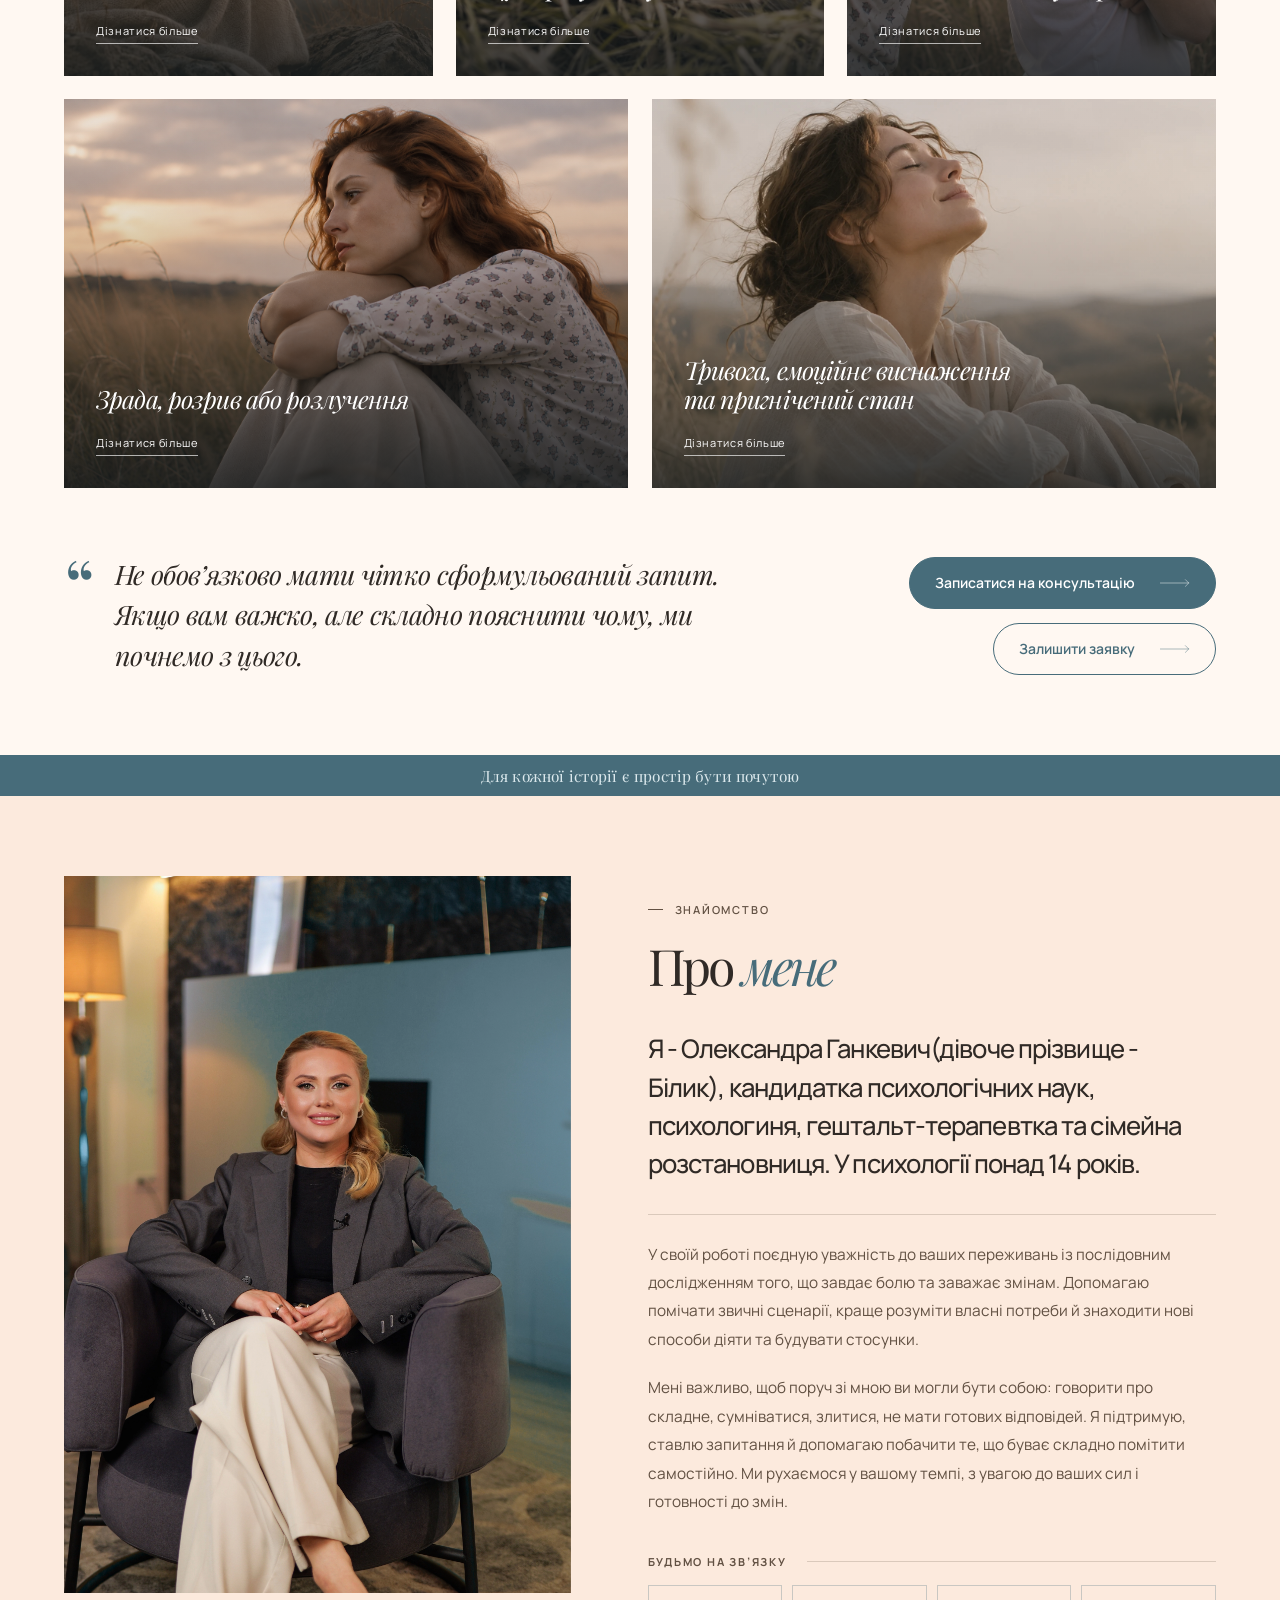
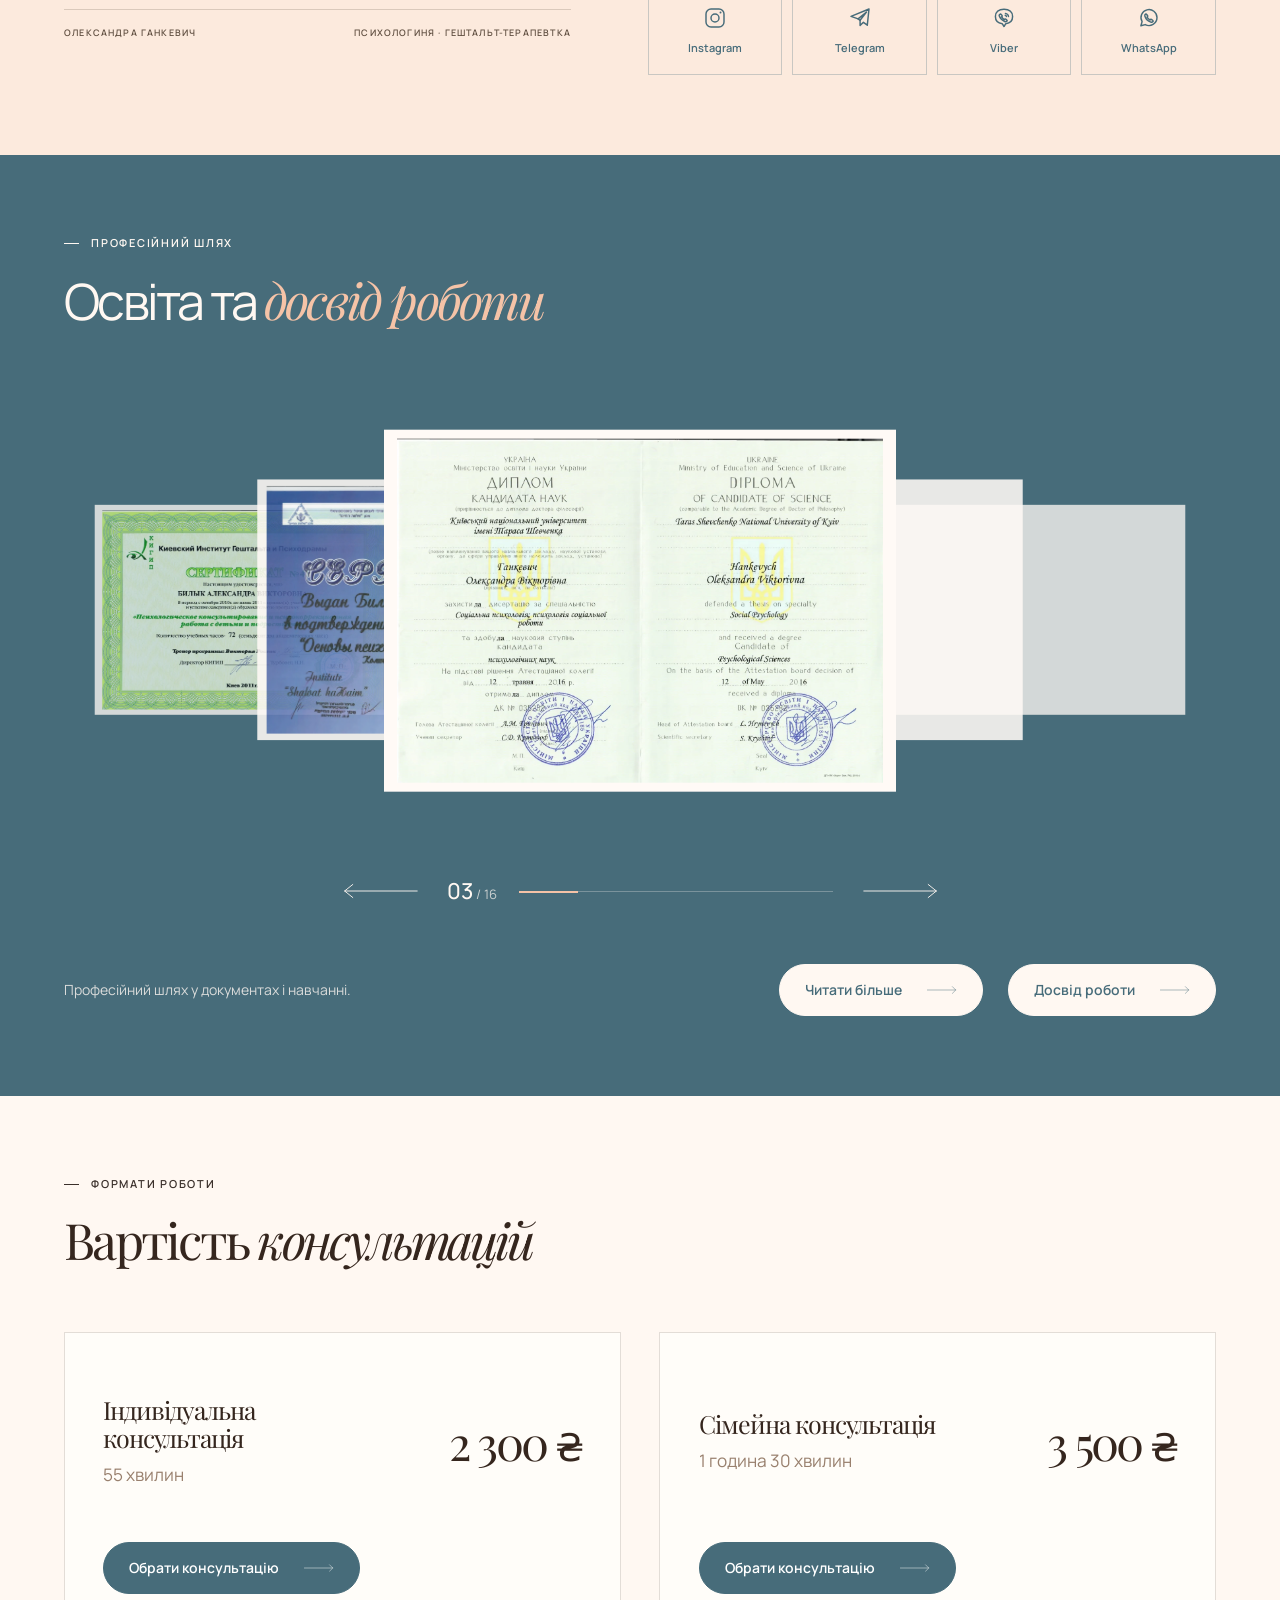
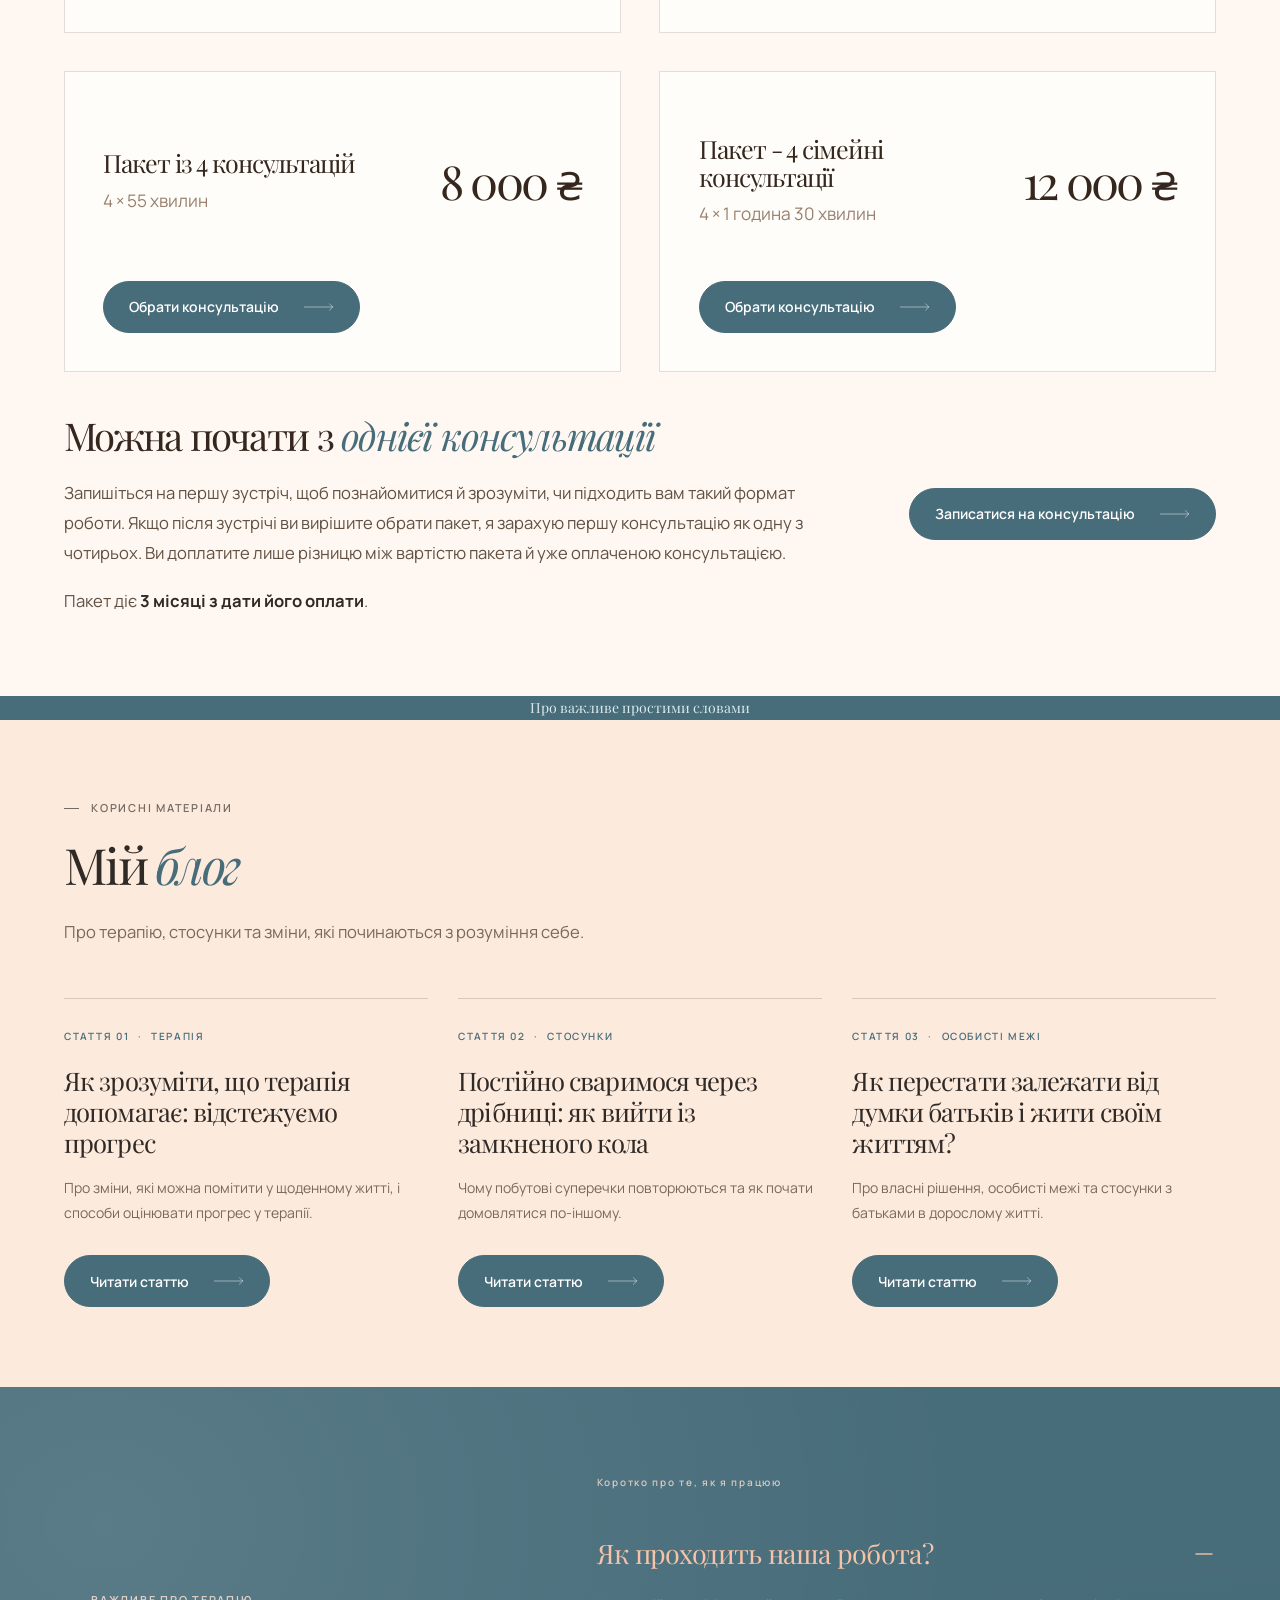
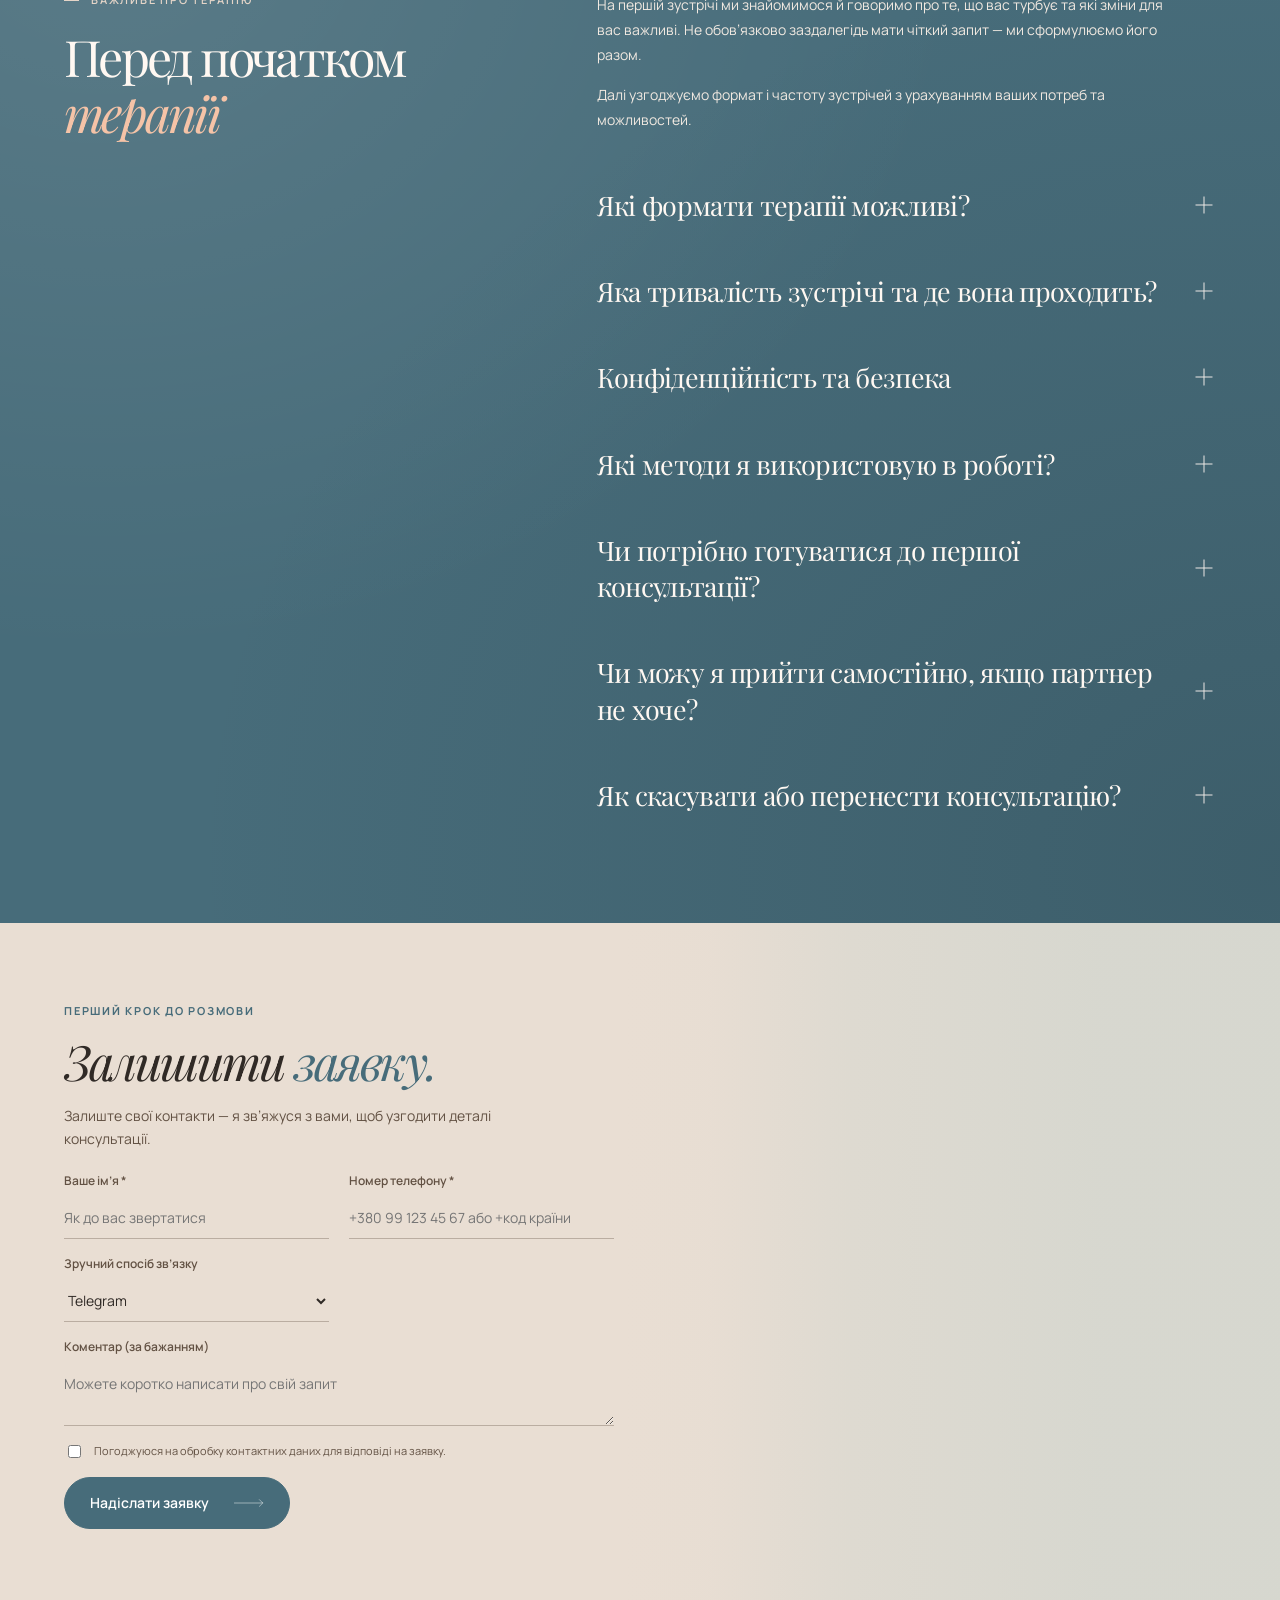
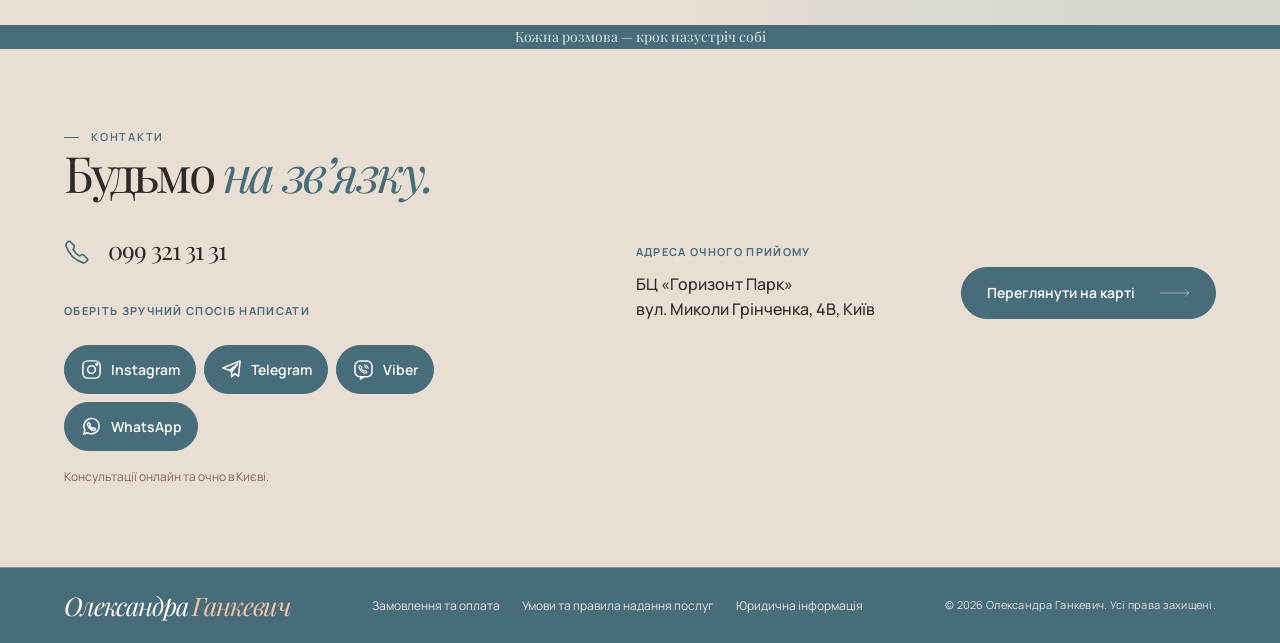
==== commit 07fa9aba: "Add files via upload" ====
--- a/index.html
+++ b/index.html
@@ -2,6 +2,11 @@
 
 <html lang="uk">
   <head>
+    <meta charset="utf-8" />
+    <meta
+      name="google-site-verification"
+      content="TgO0512FpH7XjS4DsAlJg1gNOlDWd1_PPelJCVzZ2T4"
+    />
     <title>
       Психолог, психотерапевт у Києві та онлайн | Олександра Ганкевич -
       стосунки, тривога, терапія для пар, гештальт-терапія
@@ -48,7 +53,7 @@
     <link href="favicon-16.png" rel="icon" sizes="16x16" type="image/png" />
     <link href="favicon.ico" rel="shortcut icon" />
     <link href="apple-touch-icon.png" rel="apple-touch-icon" sizes="180x180" />
-    <meta charset="utf-8" />
+
     <meta content="width=device-width, initial-scale=1" name="viewport" />
     <meta content="#F9E0CA" name="theme-color" />
     <link href="https://fonts.googleapis.com" rel="preconnect" />
@@ -325,15 +330,28 @@
                 але складно пояснити чому, ми почнемо з цього.
               </p>
             </div>
-            <a
-              class="button requests__closing-button"
-              href="https://t.me/OleksandraHankevych"
-              rel="noopener noreferrer"
-              target="_blank"
-              ><span>Записатися на консультацію</span
-              ><svg aria-hidden="true" class="arrow">
-                <use href="#arrow-long"></use></svg
-            ></a>
+            <div class="requests__closing-actions">
+              <a
+                class="button requests__closing-button"
+                href="https://t.me/OleksandraHankevych"
+                rel="noopener noreferrer"
+                target="_blank"
+                ><span>Записатися на консультацію</span
+                ><svg aria-hidden="true" class="arrow">
+                  <use href="#arrow-long"></use></svg
+              ></a>
+              <button
+                class="button requests__closing-button requests__closing-button--form"
+                type="button"
+                data-lead-open
+                aria-haspopup="dialog"
+              >
+                <span>Залишити заявку</span
+                ><svg aria-hidden="true" class="arrow">
+                  <use href="#arrow-long"></use>
+                </svg>
+              </button>
+            </div>
           </div>
         </div>
       </section>
@@ -2382,151 +2400,229 @@
       class="contact-footer"
       id="contacts"
     >
-      <div aria-hidden="true" class="contact-footer__map-background">
-        <iframe
-          allowfullscreen=""
-          loading="lazy"
-          referrerpolicy="no-referrer-when-downgrade"
-          data-map-desktop="true"
-          src="https://www.google.com/maps?q=%D0%91%D0%A6%20%D0%93%D0%BE%D1%80%D0%B8%D0%B7%D0%BE%D0%BD%D1%82%20%D0%9F%D0%B0%D1%80%D0%BA%2C%20%D0%B2%D1%83%D0%BB%D0%B8%D1%86%D1%8F%20%D0%9C%D0%B8%D0%BA%D0%BE%D0%BB%D0%B8%20%D0%93%D1%80%D1%96%D0%BD%D1%87%D0%B5%D0%BD%D0%BA%D0%B0%2C%204%D0%92%2C%20%D0%9A%D0%B8%D1%97%D0%B2%2C%20%D0%A3%D0%BA%D1%80%D0%B0%D1%97%D0%BD%D0%B0&amp;output=embed"
-          title="Карта: БЦ Горизонт Парк, вулиця Миколи Грінченка, 4В, Київ"
-        ></iframe>
-      </div>
       <div class="container contact-footer__layout">
+        <div class="contact-footer__top">
+          <div class="contact-footer__form-panel">
+            <p class="contact-footer__form-eyebrow">ПЕРШИЙ КРОК ДО РОЗМОВИ</p>
+            <h2 class="contact-footer__form-title">
+              Залишити <em>заявку.</em>
+            </h2>
+            <p class="contact-footer__form-description">
+              Залиште свої контакти — я зв’яжуся з вами, щоб узгодити деталі
+              консультації.
+            </p>
+            <form class="lead-form" data-lead-form novalidate>
+              <label class="lead-form__field"
+                ><span>Ваше ім’я *</span
+                ><input
+                  name="name"
+                  autocomplete="name"
+                  minlength="2"
+                  required
+                  maxlength="100"
+                  placeholder="Як до вас звертатися"
+              /></label>
+              <label class="lead-form__field"
+                ><span>Номер телефону *</span
+                ><input
+                  name="phone"
+                  type="tel"
+                  inputmode="tel"
+                  minlength="10"
+                  autocomplete="tel"
+                  required
+                  maxlength="40"
+                  placeholder="+380 99 123 45 67 або +код країни"
+              /></label>
+              <label class="lead-form__field"
+                ><span>Зручний спосіб зв’язку</span
+                ><select name="contact">
+                  <option value="Telegram">Telegram</option>
+                  <option value="Телефон">Телефон</option>
+                  <option value="Viber">Viber</option>
+                  <option value="WhatsApp">WhatsApp</option>
+                </select></label
+              >
+              <label class="lead-form__field"
+                ><span>Коментар (за бажанням)</span
+                ><textarea
+                  name="message"
+                  rows="2"
+                  maxlength="1000"
+                  placeholder="Можете коротко написати про свій запит"
+                ></textarea>
+              </label>
+              <label class="lead-form__consent"
+                ><input type="checkbox" name="consent" required /><span
+                  >Погоджуюся на обробку контактних даних для відповіді на
+                  заявку.</span
+                ></label
+              >
+              <button class="button lead-form__submit" type="submit">
+                <span>Надіслати заявку</span
+                ><svg aria-hidden="true" class="arrow">
+                  <use href="#arrow-long"></use>
+                </svg>
+              </button>
+              <p class="lead-form__status" role="status" aria-live="polite"></p>
+            </form>
+          </div>
+          <div aria-hidden="true" class="contact-footer__map-background">
+            <iframe
+              allowfullscreen=""
+              data-map-desktop="true"
+              loading="lazy"
+              referrerpolicy="no-referrer-when-downgrade"
+              src="https://www.google.com/maps?q=%D0%91%D0%A6%20%D0%93%D0%BE%D1%80%D0%B8%D0%B7%D0%BE%D0%BD%D1%82%20%D0%9F%D0%B0%D1%80%D0%BA%2C%20%D0%B2%D1%83%D0%BB%D0%B8%D1%86%D1%8F%20%D0%9C%D0%B8%D0%BA%D0%BE%D0%BB%D0%B8%20%D0%93%D1%80%D1%96%D0%BD%D1%87%D0%B5%D0%BD%D0%BA%D0%B0%2C%204%D0%92%2C%20%D0%9A%D0%B8%D1%97%D0%B2%2C%20%D0%A3%D0%BA%D1%80%D0%B0%D1%97%D0%BD%D0%B0&amp;output=embed"
+              title="Карта: БЦ Горизонт Парк, вулиця Миколи Грінченка, 4В, Київ"
+            ></iframe>
+          </div>
+        </div>
+        <div
+          aria-label="Простір для важливих розмов"
+          class="closing-strip contact-footer__closing-strip"
+        >
+          <p>Кожна розмова — крок назустріч собі</p>
+        </div>
         <div class="contact-footer__info">
-          <p class="contact-footer__eyebrow">
-            <span aria-hidden="true"></span> ЗАЛИШАЙМОСЯ НА ЗВ’ЯЗКУ
-          </p>
-          <h2 class="contact-footer__title" id="contacts-title">
-            Будьмо <em>на зв’язку.</em>
-          </h2>
-          <p class="contact-footer__intro">КОНТАКТИ</p>
-          <a
-            aria-label="Зателефонувати: 099 321 31 31"
-            class="contact-footer__phone"
-            href="tel:+380993213131"
-            ><svg aria-hidden="true" viewbox="0 0 24 24">
-              <path
-                d="M5.1 3.8c-.5-.5-1.2-.5-1.7 0L2.3 5c-.7.7-.8 1.7-.5 2.6 2.2 6.3 7.3 11.4 13.6 13.6.9.3 1.9.2 2.6-.5l1.2-1.1c.5-.5.5-1.2 0-1.7l-3-3c-.4-.4-1.1-.5-1.6-.2l-1.7 1c-2.3-1.2-4.2-3.1-5.4-5.4l1-1.7c.3-.5.2-1.2-.2-1.6l-3.2-3.2Z"
-                fill="none"
-                stroke="currentColor"
-                stroke-linejoin="round"
-                stroke-width="1.4"
-              ></path></svg
-            >099 321 31 31</a
-          >
-          <p class="contact-footer__social-caption">
-            ОБЕРІТЬ ЗРУЧНИЙ СПОСІБ НАПИСАТИ
-          </p>
-          <nav
-            aria-label="Соціальні мережі та месенджери"
-            class="contact-footer__socials"
-          >
+          <div class="contact-footer__info-main">
+            <p class="contact-footer__eyebrow">
+              <span aria-hidden="true"></span> Контакти
+            </p>
+            <h2 class="contact-footer__title" id="contacts-title">
+              Будьмо <em>на зв’язку.</em>
+            </h2>
             <a
-              class="button"
-              href="https://www.instagram.com/aleksandra.hankevych?exln=MXRyNzFwM2wyeTRkMg=="
-              rel="noopener noreferrer"
-              target="_blank"
-              ><svg
-                aria-hidden="true"
-                class="contact-footer__social-icon"
-                viewbox="0 0 24 24"
-              >
-                <rect height="18" rx="5" width="18" x="3" y="3"></rect>
-                <circle cx="12" cy="12" r="4"></circle>
-                <circle
-                  class="about__icon-fill"
-                  cx="17.5"
-                  cy="6.5"
-                  r="1"
-                ></circle></svg
-              >Instagram
-            </a>
-            <a
-              class="button"
-              href="https://t.me/OleksandraHankevych"
-              rel="noopener noreferrer"
-              target="_blank"
-              ><svg
-                aria-hidden="true"
-                class="contact-footer__social-icon"
-                viewbox="0 0 24 24"
-              >
+              aria-label="Зателефонувати: 099 321 31 31"
+              class="contact-footer__phone"
+              href="tel:+380993213131"
+              ><svg aria-hidden="true" viewbox="0 0 24 24">
                 <path
-                  d="M21 3 3 10.4l7.1 2.5L18.5 6l-6.4 8.3v5.3l3.3-3.3 3.9 2.9L21 3Z"
-                ></path>
-                <path d="m10.1 12.9 2 1.4"></path></svg
-              >Telegram
-            </a>
-            <a class="button" href="viber://chat?number=%2B380993213131"
-              ><svg
-                aria-hidden="true"
-                class="contact-footer__social-icon contact-footer__viber-icon"
-                viewbox="0 0 24 24"
-              >
-                <rect
-                  fill="none"
-                  height="16.3"
-                  rx="5.3"
-                  stroke="currentColor"
-                  stroke-width="1.6"
-                  width="17.8"
-                  x="3.1"
-                  y="3.2"
-                ></rect>
-                <path
-                  d="M9.4 19.4 8.7 22l4.1-2.6"
+                  d="M5.1 3.8c-.5-.5-1.2-.5-1.7 0L2.3 5c-.7.7-.8 1.7-.5 2.6 2.2 6.3 7.3 11.4 13.6 13.6.9.3 1.9.2 2.6-.5l1.2-1.1c.5-.5.5-1.2 0-1.7l-3-3c-.4-.4-1.1-.5-1.6-.2l-1.7 1c-2.3-1.2-4.2-3.1-5.4-5.4l1-1.7c.3-.5.2-1.2-.2-1.6l-3.2-3.2Z"
                   fill="none"
                   stroke="currentColor"
                   stroke-linejoin="round"
-                  stroke-width="1.6"
-                ></path>
-                <path
-                  d="M8.1 8.1c.35-.35.8-.25 1.1.05l1.1 1.25c.2.25.2.55 0 .8l-.65.65c.7 1.35 1.55 2.2 2.9 2.9l.65-.65c.25-.2.55-.2.8 0l1.25 1.1c.3.3.4.75.05 1.1-.55.6-1.25.8-2.05.5-2.7-1.05-4.9-3.25-5.95-5.95-.3-.8-.1-1.5.8-2.05Z"
-                  fill="none"
-                  stroke="currentColor"
-                  stroke-linecap="round"
-                  stroke-linejoin="round"
-                  stroke-width="1.1"
-                ></path>
-                <path
-                  d="M13.1 7.2c2.1.2 3.6 1.7 3.8 3.8M13.2 9.1c.9.1 1.5.7 1.6 1.6"
-                  fill="none"
-                  stroke="currentColor"
-                  stroke-linecap="round"
-                  stroke-width="1.1"
+                  stroke-width="1.4"
                 ></path></svg
-              >Viber
-            </a>
-            <a
-              class="button"
-              href="https://wa.me/380993213131"
-              rel="noopener noreferrer"
-              target="_blank"
-              ><svg
-                aria-hidden="true"
-                class="contact-footer__social-icon"
-                viewbox="0 0 24 24"
-              >
-                <path
-                  d="M20 11.6a8 8 0 0 1-11.8 7l-4.3 1.2 1.2-4.2A8 8 0 1 1 20 11.6Z"
-                ></path>
-                <path
-                  d="M8.5 8.1c.3-.3.8-.2 1 .1l1.1 1.5c.2.3.2.6 0 .9l-.5.5c.7 1.2 1.6 2.1 2.9 2.8l.5-.5c.3-.2.6-.2.9 0l1.5 1.1c.3.2.4.7.1 1-.6.7-1.4.9-2.2.6-2.6-.9-5-3.3-5.9-5.9-.3-.8-.1-1.6.6-2.1Z"
-                ></path></svg
-              >WhatsApp
-            </a>
-          </nav>
-          <div class="contact-footer__address">
-            <p class="contact-footer__address-label">АДРЕСА ОЧНОГО ПРИЙОМУ</p>
-            <p class="contact-footer__address-text">
-              БЦ «Горизонт Парк»<span>вул. Миколи Грінченка, 4В, Київ</span>
+              >099 321 31 31</a
+            >
+            <p class="contact-footer__social-caption">
+              ОБЕРІТЬ ЗРУЧНИЙ СПОСІБ НАПИСАТИ
             </p>
+            <nav
+              aria-label="Соціальні мережі та месенджери"
+              class="contact-footer__socials"
+            >
+              <a
+                class="button"
+                href="https://www.instagram.com/aleksandra.hankevych?exln=MXRyNzFwM2wyeTRkMg=="
+                rel="noopener noreferrer"
+                target="_blank"
+                ><svg
+                  aria-hidden="true"
+                  class="contact-footer__social-icon"
+                  viewbox="0 0 24 24"
+                >
+                  <rect height="18" rx="5" width="18" x="3" y="3"></rect>
+                  <circle cx="12" cy="12" r="4"></circle>
+                  <circle
+                    class="about__icon-fill"
+                    cx="17.5"
+                    cy="6.5"
+                    r="1"
+                  ></circle></svg
+                >Instagram
+              </a>
+              <a
+                class="button"
+                href="https://t.me/OleksandraHankevych"
+                rel="noopener noreferrer"
+                target="_blank"
+                ><svg
+                  aria-hidden="true"
+                  class="contact-footer__social-icon"
+                  viewbox="0 0 24 24"
+                >
+                  <path
+                    d="M21 3 3 10.4l7.1 2.5L18.5 6l-6.4 8.3v5.3l3.3-3.3 3.9 2.9L21 3Z"
+                  ></path>
+                  <path d="m10.1 12.9 2 1.4"></path></svg
+                >Telegram
+              </a>
+              <a class="button" href="viber://chat?number=%2B380993213131"
+                ><svg
+                  aria-hidden="true"
+                  class="contact-footer__social-icon contact-footer__viber-icon"
+                  viewbox="0 0 24 24"
+                >
+                  <rect
+                    fill="none"
+                    height="16.3"
+                    rx="5.3"
+                    stroke="currentColor"
+                    stroke-width="1.6"
+                    width="17.8"
+                    x="3.1"
+                    y="3.2"
+                  ></rect>
+                  <path
+                    d="M9.4 19.4 8.7 22l4.1-2.6"
+                    fill="none"
+                    stroke="currentColor"
+                    stroke-linejoin="round"
+                    stroke-width="1.6"
+                  ></path>
+                  <path
+                    d="M8.1 8.1c.35-.35.8-.25 1.1.05l1.1 1.25c.2.25.2.55 0 .8l-.65.65c.7 1.35 1.55 2.2 2.9 2.9l.65-.65c.25-.2.55-.2.8 0l1.25 1.1c.3.3.4.75.05 1.1-.55.6-1.25.8-2.05.5-2.7-1.05-4.9-3.25-5.95-5.95-.3-.8-.1-1.5.8-2.05Z"
+                    fill="none"
+                    stroke="currentColor"
+                    stroke-linecap="round"
+                    stroke-linejoin="round"
+                    stroke-width="1.1"
+                  ></path>
+                  <path
+                    d="M13.1 7.2c2.1.2 3.6 1.7 3.8 3.8M13.2 9.1c.9.1 1.5.7 1.6 1.6"
+                    fill="none"
+                    stroke="currentColor"
+                    stroke-linecap="round"
+                    stroke-width="1.1"
+                  ></path></svg
+                >Viber
+              </a>
+              <a
+                class="button"
+                href="https://wa.me/380993213131"
+                rel="noopener noreferrer"
+                target="_blank"
+                ><svg
+                  aria-hidden="true"
+                  class="contact-footer__social-icon"
+                  viewbox="0 0 24 24"
+                >
+                  <path
+                    d="M20 11.6a8 8 0 0 1-11.8 7l-4.3 1.2 1.2-4.2A8 8 0 1 1 20 11.6Z"
+                  ></path>
+                  <path
+                    d="M8.5 8.1c.3-.3.8-.2 1 .1l1.1 1.5c.2.3.2.6 0 .9l-.5.5c.7 1.2 1.6 2.1 2.9 2.8l.5-.5c.3-.2.6-.2.9 0l1.5 1.1c.3.2.4.7.1 1-.6.7-1.4.9-2.2.6-2.6-.9-5-3.3-5.9-5.9-.3-.8-.1-1.6.6-2.1Z"
+                  ></path></svg
+                >WhatsApp
+              </a>
+            </nav>
+          </div>
+          <div class="contact-footer__info-location">
+            <div class="contact-footer__address">
+              <p class="contact-footer__address-label">АДРЕСА ОЧНОГО ПРИЙОМУ</p>
+              <p class="contact-footer__address-text">
+                БЦ «Горизонт Парк»<span>вул. Миколи Грінченка, 4В, Київ</span>
+              </p>
+            </div>
+          </div>
+          <div class="contact-footer__info-map-link">
             <a
               class="button"
               href="https://www.google.com/maps/search/?api=1&amp;query=%D0%91%D0%A6%20%D0%93%D0%BE%D1%80%D0%B8%D0%B7%D0%BE%D0%BD%D1%82%20%D0%9F%D0%B0%D1%80%D0%BA%2C%20%D0%B2%D1%83%D0%BB%D0%B8%D1%86%D1%8F%20%D0%9C%D0%B8%D0%BA%D0%BE%D0%BB%D0%B8%20%D0%93%D1%80%D1%96%D0%BD%D1%87%D0%B5%D0%BD%D0%BA%D0%B0%2C%204%D0%92%2C%20%D0%9A%D0%B8%D1%97%D0%B2%2C%20%D0%A3%D0%BA%D1%80%D0%B0%D1%97%D0%BD%D0%B0"
+              rel="noopener noreferrer"
               target="_blank"
-              rel="noopener noreferrer"
             >
               <span>Переглянути на карті</span>
               <svg aria-hidden="true" class="arrow">
@@ -2544,8 +2640,8 @@
           >Олександра <em>Ганкевич</em></a
         >
         <nav
+          aria-label="Правова інформація"
           class="contact-footer__legal-links"
-          aria-label="Правова інформація"
         >
           <a href="ordering-and-payment.html">Замовлення та оплата</a>
           <a href="terms-and-conditions.html"
@@ -2558,5 +2654,120 @@
         >
       </div>
     </footer>
+    <dialog
+      class="education-modal lead-dialog"
+      id="lead-dialog"
+      aria-labelledby="lead-dialog-title"
+    >
+      <div class="education-modal__shell">
+        <div class="education-modal__top">
+          <span>ЗАПИС НА КОНСУЛЬТАЦІЮ</span
+          ><button
+            class="education-modal__close"
+            type="button"
+            data-lead-close
+            aria-label="Закрити форму"
+          >
+            ✕
+          </button>
+        </div>
+        <div class="education-modal__scroll">
+          <div class="lead-dialog__inner">
+            <h2 id="lead-dialog-title">Залишити <em>заявку.</em></h2>
+            <p>Залиште контакти, і я зв’яжуся з вами.</p>
+            <form class="lead-form" data-lead-form novalidate>
+              <label class="lead-form__field"
+                ><span>Ваше ім’я *</span
+                ><input
+                  name="name"
+                  autocomplete="name"
+                  minlength="2"
+                  required
+                  maxlength="100"
+                  placeholder="Як до вас звертатися"
+              /></label>
+              <label class="lead-form__field"
+                ><span>Номер телефону *</span
+                ><input
+                  name="phone"
+                  type="tel"
+                  inputmode="tel"
+                  minlength="10"
+                  autocomplete="tel"
+                  required
+                  maxlength="40"
+                  placeholder="+380 99 123 45 67 або +код країни"
+              /></label>
+              <label class="lead-form__field"
+                ><span>Зручний спосіб зв’язку</span
+                ><select name="contact">
+                  <option value="Telegram">Telegram</option>
+                  <option value="Телефон">Телефон</option>
+                  <option value="Viber">Viber</option>
+                  <option value="WhatsApp">WhatsApp</option>
+                </select></label
+              >
+              <label class="lead-form__field"
+                ><span>Коментар (за бажанням)</span
+                ><textarea
+                  name="message"
+                  rows="2"
+                  maxlength="1000"
+                  placeholder="Можете коротко написати про свій запит"
+                ></textarea>
+              </label>
+              <label class="lead-form__consent"
+                ><input type="checkbox" name="consent" required /><span
+                  >Погоджуюся на обробку контактних даних для відповіді на
+                  заявку.</span
+                ></label
+              >
+              <button class="button lead-form__submit" type="submit">
+                <span>Надіслати заявку</span
+                ><svg aria-hidden="true" class="arrow">
+                  <use href="#arrow-long"></use>
+                </svg>
+              </button>
+              <p class="lead-form__status" role="status" aria-live="polite"></p>
+            </form>
+          </div>
+        </div>
+      </div>
+    </dialog>
+    <dialog
+      class="education-modal lead-dialog lead-success"
+      id="lead-success"
+      aria-labelledby="lead-success-title"
+    >
+      <div class="education-modal__shell">
+        <div class="education-modal__top">
+          <span>ЗАЯВКУ ОТРИМАНО</span
+          ><button
+            class="education-modal__close"
+            type="button"
+            data-success-close
+            aria-label="Закрити"
+          >
+            ✕
+          </button>
+        </div>
+        <div class="education-modal__scroll">
+          <div class="lead-dialog__inner lead-success__inner">
+            <p class="contact-footer__form-eyebrow">ДЯКУЮ ЗА ДОВІРУ</p>
+            <h2 id="lead-success-title">Дякую за <em>заявку.</em></h2>
+            <p>
+              Ваше повідомлення отримано. Я зв’яжуся з вами, щоб узгодити деталі
+              консультації.
+            </p>
+            <button class="button" type="button" data-success-close>
+              <span>Повернутися на сайт</span
+              ><svg aria-hidden="true" class="arrow">
+                <use href="#arrow-long"></use>
+              </svg>
+            </button>
+          </div>
+        </div>
+      </div>
+    </dialog>
   </body>
 </html>
--- a/style.css
+++ b/style.css
@@ -217,7 +217,7 @@
   grid-template-columns: minmax(0, 42%) minmax(0, 58%);
   align-items: stretch;
   gap: 0;
-  min-height: 85vh;
+  min-height: 95vh;
 }
 .hero__copy {
   position: relative;
@@ -2716,18 +2716,7 @@
 }
 
 /* Contact footer — restrained editorial layout */
-.contact-footer {
-  background: #e9ded3;
-  color: var(--ink);
-  padding: clamp(80px, 9vw, 145px) 0 0;
-  overflow: hidden;
-}
-.contact-footer__layout {
-  display: grid;
-  grid-template-columns: minmax(0, 0.94fr) minmax(0, 1.06fr);
-  gap: clamp(40px, 7vw, 125px);
-  align-items: start;
-}
+
 .contact-footer__eyebrow {
   display: flex;
   align-items: center;
@@ -2859,10 +2848,6 @@
   white-space: nowrap;
 }
 @media (max-width: 900px) {
-  .contact-footer__layout {
-    grid-template-columns: 1fr;
-    gap: 65px;
-  }
   .contact-footer__map-wrap {
     height: 440px;
   }
@@ -2874,9 +2859,6 @@
   }
 }
 @media (max-width: 700px) {
-  .contact-footer {
-    padding-top: 75px;
-  }
   .contact-footer__title {
     font-size: 28px;
   }
@@ -2903,50 +2885,7 @@
 }
 
 /* Full-bleed map footer: map dissolves into the contact area, no map card. */
-.contact-footer {
-  position: relative;
-  isolation: isolate;
-  min-height: 690px;
-  background: #e9ded3;
-  padding: clamp(80px, 8vw, 128px) 0 0;
-  overflow: hidden;
-}
-.contact-footer__map-background {
-  position: absolute;
-  z-index: -2;
-  inset: 0 0 0 28%;
-  background: #d6d7cf;
-}
-.contact-footer__map-background iframe {
-  display: block;
-  width: 100%;
-  height: 100%;
-  border: 0;
-  filter: grayscale(0.12) saturate(0.95) contrast(1.02) brightness(1.03);
-}
-.contact-footer::before {
-  content: "";
-  position: absolute;
-  z-index: -1;
-  inset: 0;
-  pointer-events: none;
-  background: linear-gradient(
-    90deg,
-    #e9ded3 0%,
-    #e9ded3 30%,
-    rgba(233, 222, 211, 0.92) 40%,
-    rgba(233, 222, 211, 0.43) 52%,
-    rgba(233, 222, 211, 0.06) 73%,
-    rgba(233, 222, 211, 0.02) 100%
-  );
-}
-.contact-footer__layout {
-  display: block;
-  position: relative;
-}
-.contact-footer__info {
-  max-width: 650px;
-}
+
 .contact-footer__title {
   margin-bottom: 38px;
 }
@@ -3005,42 +2944,11 @@
   margin-top: clamp(70px, 8vw, 125px);
 }
 @media (max-width: 900px) {
-  .contact-footer {
-    padding-top: 0;
-    min-height: 0;
-  }
-  .contact-footer__map-background {
-    inset: 0 0 auto;
-    height: 410px;
-  }
-  .contact-footer::before {
-    background: linear-gradient(
-      to bottom,
-      rgba(233, 222, 211, 0.04) 0%,
-      rgba(233, 222, 211, 0.05) 17%,
-      rgba(233, 222, 211, 0.35) 31%,
-      rgba(233, 222, 211, 0.84) 43%,
-      #e9ded3 59%,
-      #e9ded3 100%
-    );
-  }
-  .contact-footer__layout {
-    padding-top: 310px;
-  }
-  .contact-footer__info {
-    max-width: 100%;
-  }
   .contact-footer__bottom {
     margin-top: 70px;
   }
 }
 @media (max-width: 600px) {
-  .contact-footer__map-background {
-    height: 370px;
-  }
-  .contact-footer__layout {
-    padding-top: 275px;
-  }
   .contact-footer__title {
     font-size: 40px;
     margin-bottom: 30px;
@@ -3154,31 +3062,8 @@
   overflow: visible;
 }
 @media (max-width: 900px) {
-  .contact-footer__layout {
-    padding-top: 365px;
-  }
-  .contact-footer__map-background {
-    height: 445px;
-  }
-  .contact-footer::before {
-    background: linear-gradient(
-      to bottom,
-      rgba(233, 222, 211, 0.02) 0%,
-      rgba(233, 222, 211, 0.06) 25%,
-      rgba(233, 222, 211, 0.42) 47%,
-      rgba(233, 222, 211, 0.9) 65%,
-      #e9ded3 79%,
-      #e9ded3 100%
-    );
-  }
 }
 @media (max-width: 600px) {
-  .contact-footer__map-background {
-    height: 420px;
-  }
-  .contact-footer__layout {
-    padding-top: 340px;
-  }
   .contact-footer__eyebrow {
     margin-bottom: 20px;
   }
@@ -3199,43 +3084,6 @@
 
 /* Mobile footer: a dedicated map panorama, followed by fully readable contacts. */
 @media (max-width: 900px) {
-  .contact-footer {
-    background: #e9ded3;
-    padding-top: 0;
-  }
-  .contact-footer__map-background {
-    inset: 0 0 auto 0;
-    height: 300px;
-    overflow: hidden;
-    z-index: -1;
-  }
-  .contact-footer__map-background iframe {
-    height: 100%;
-    filter: grayscale(0.12) saturate(0.95) contrast(1.02) brightness(1.03);
-  }
-  .contact-footer__map-background::after {
-    content: "";
-    position: absolute;
-    inset: 0;
-    pointer-events: none;
-    background: linear-gradient(
-      to bottom,
-      transparent 0%,
-      rgba(233, 222, 211, 0.03) 42%,
-      rgba(233, 222, 211, 0.35) 67%,
-      #e9ded3 100%
-    );
-  }
-  .contact-footer::before {
-    display: none;
-  }
-  .contact-footer__layout {
-    padding-top: 305px;
-  }
-  .contact-footer__info {
-    position: relative;
-    z-index: 1;
-  }
   .contact-footer__eyebrow,
   .contact-footer__title,
   .contact-footer__intro,
@@ -3247,12 +3095,6 @@
   }
 }
 @media (max-width: 700px) {
-  .contact-footer__map-background {
-    height: 260px;
-  }
-  .contact-footer__layout {
-    padding-top: 270px;
-  }
   .contact-footer__title {
     margin-bottom: 28px;
     font-size: 28px;
@@ -3289,9 +3131,7 @@
 .faq {
   padding-block: 80px;
 }
-.contact-footer {
-  padding-top: clamp(84px, 7.5vw, 118px);
-}
+
 .about,
 .approach,
 .education,
@@ -3331,9 +3171,7 @@
     padding-block: clamp(78px, 9vw, 98px);
   }
   /* Map is a separate panorama on tablet and mobile; don't add top padding to its container. */
-  .contact-footer {
-    padding-top: 0;
-  }
+
   .contact-footer__bottom {
     margin-top: 66px;
     display: flex;
@@ -3373,12 +3211,7 @@
   .faq__layout {
     gap: 32px;
   }
-  .contact-footer {
-    padding-top: 0;
-  }
-  .contact-footer__layout {
-    padding-top: 270px;
-  }
+
   .contact-footer__bottom {
     margin-top: 45px;
   }
@@ -3595,9 +3428,25 @@
   font: italic 400 clamp(20px, 2.1vw, 31px)/1.5 var(--font-accent);
   letter-spacing: -0.025em;
 }
+.requests__closing-actions {
+  display: flex;
+  flex-wrap: wrap;
+  align-items: center;
+  justify-content: flex-end;
+  gap: 14px;
+}
 .requests__closing-button {
   flex-shrink: 0;
-}
+  min-height: 52px;
+}
+.requests__closing-button--form {
+  background: transparent;
+  color: var(--blue);
+}
+.requests__closing-button--form:hover {
+  color: #fff;
+}
+
 @media (max-width: 900px) {
   .requests__trigger {
     grid-template-columns: 42px minmax(0, 1fr) 40px;
@@ -3667,6 +3516,11 @@
   }
   .requests__closing-copy p {
     font-size: 22px;
+  }
+  .requests__closing-actions {
+    width: 100%;
+    flex-direction: column;
+    align-items: stretch;
   }
   .requests__closing-button {
     width: 100%;
@@ -3868,7 +3722,6 @@
 /* Requests — photographic editorial gallery (five stories). */
 .requests--photographic {
   background: var(--cream-soft);
-  padding: clamp(80px, 8vw, 125px) 0 clamp(85px, 8vw, 125px);
 }
 .requests--photographic .requests__header {
   max-width: 940px;
@@ -4920,3 +4773,449 @@
     justify-content: baseline;
   }
 }
+
+/* Footer — form left, original clear map right, beige breathing room. */
+
+/* Footer — consolidated layout; the original map treatment is preserved. */
+.contact-footer {
+  position: relative;
+  isolation: isolate;
+  min-height: 0;
+  padding: 0;
+  background: #e9ded3;
+  overflow: hidden;
+}
+.contact-footer::before {
+  display: none;
+}
+.contact-footer__layout {
+  position: relative;
+  display: flex;
+  flex-direction: column;
+  padding: 0;
+}
+.contact-footer__top {
+  display: grid;
+  grid-template-columns: minmax(0, 550px) minmax(0, 1.6fr);
+  gap: 10px;
+  align-items: center;
+  padding: 0;
+  min-height: 610px;
+}
+.contact-footer__form-panel {
+  position: relative;
+  z-index: 2;
+  grid-column: 1;
+  min-width: 0;
+  max-width: 600px;
+  width: 100%;
+  background: transparent;
+  padding: 80px 0;
+}
+.contact-footer__map-background {
+  position: relative;
+  z-index: 1;
+  grid-column: 2;
+  min-width: 0;
+  height: 100%;
+  min-height: 500px;
+  margin-right: calc(-1 * var(--gutter));
+  background: #d6d7cf;
+  overflow: hidden;
+}
+.contact-footer__map-background iframe {
+  position: absolute;
+  inset: 0;
+  display: block;
+  width: 100%;
+  height: 100%;
+  border: 0;
+  filter: grayscale(0.12) saturate(0.95) contrast(1.02) brightness(1.03);
+  opacity: 1;
+}
+.contact-footer__map-background::after {
+  content: "";
+  position: absolute;
+  inset: 0;
+  pointer-events: none;
+  background: linear-gradient(
+    90deg,
+    #e9ded3 0%,
+    rgba(233, 222, 211, 0.92) 13%,
+    rgba(233, 222, 211, 0.43) 34%,
+    rgba(233, 222, 211, 0.06) 72%,
+    rgba(233, 222, 211, 0.02) 100%
+  );
+}
+.contact-footer__form-eyebrow {
+  font-size: 11px;
+  letter-spacing: 0.16em;
+  font-weight: 700;
+  color: var(--blue);
+  margin: 0 0 16px;
+}
+.contact-footer__form-title,
+.lead-dialog__inner h2 {
+  font: italic 400 clamp(36px, 3.8vw, 60px)/1.12 var(--font-accent);
+  letter-spacing: -0.05em;
+  margin: 0 0 15px;
+  color: var(--ink);
+}
+.contact-footer__form-title em,
+.lead-dialog__inner h2 em {
+  color: var(--blue);
+  font-weight: 400;
+}
+.contact-footer__form-description,
+.lead-dialog__inner > p {
+  font-size: 14px;
+  line-height: 1.65;
+  color: var(--brown);
+  max-width: 450px;
+  margin: 0 0 22px;
+}
+.contact-footer__info {
+  display: grid;
+  grid-template-columns: minmax(0, 1fr) minmax(0, 1fr);
+  column-gap: clamp(30px, 5vw, 95px);
+  row-gap: 12px;
+  align-items: start;
+  max-width: none;
+  width: 100%;
+  padding: 80px 0;
+}
+.contact-footer__eyebrow {
+  grid-column: 1;
+  grid-row: 1;
+  margin: 0;
+}
+.contact-footer__title {
+  grid-column: 1;
+  grid-row: 2;
+  margin: 0 0 8px;
+}
+.contact-footer__social-caption {
+  grid-column: 1;
+  grid-row: 3;
+  margin: 6px 0 0;
+}
+.contact-footer__socials {
+  grid-column: 1;
+  grid-row: 4;
+  display: flex;
+  flex-wrap: wrap;
+  gap: 8px;
+  max-width: none;
+  margin: 0;
+}
+.contact-footer__socials a.button {
+  flex: 0 0 auto;
+  min-width: 0;
+  padding: 12px 15px;
+  gap: 8px;
+  white-space: nowrap;
+}
+.contact-footer__intro {
+  grid-column: 2;
+  grid-row: 1;
+  margin: 0;
+}
+.contact-footer__phone {
+  grid-column: 2;
+  grid-row: 2;
+  align-self: start;
+  padding: 0;
+  margin: 0;
+}
+.contact-footer__address {
+  grid-column: 2;
+  grid-row: 3 / span 2;
+  max-width: 100%;
+  margin: 0;
+}
+.contact-footer__address .button {
+  margin-top: 12px;
+}
+.contact-footer__map-note {
+  grid-column: 1 / -1;
+  margin: 4px 0 0;
+}
+.contact-footer__bottom {
+  margin-top: 0;
+}
+.lead-form {
+  display: grid;
+  grid-template-columns: repeat(2, minmax(0, 1fr));
+  gap: 16px 20px;
+  max-width: 620px;
+}
+.lead-form__field {
+  display: flex;
+  flex-direction: column;
+  min-width: 0;
+  gap: 8px;
+  font-size: 12px;
+  color: var(--brown);
+  font-weight: 600;
+}
+.lead-form__field input,
+.lead-form__field select,
+.lead-form__field textarea {
+  font: 400 14px/1.5 var(--font-sans);
+  color: var(--ink);
+  width: 100%;
+  min-width: 0;
+  padding: 10px 0;
+  background: transparent;
+  border: 0;
+  border-bottom: 1px solid rgba(98, 81, 67, 0.35);
+  border-radius: 0;
+  outline-offset: 3px;
+}
+.lead-form__field input:focus,
+.lead-form__field select:focus,
+.lead-form__field textarea:focus {
+  border-bottom-color: var(--blue);
+  outline: none;
+}
+.lead-form__field:nth-child(4),
+.lead-form__consent,
+.lead-form__status {
+  grid-column: 1/-1;
+}
+.lead-form__field textarea {
+  resize: vertical;
+}
+.lead-form__consent {
+  display: flex;
+  gap: 10px;
+  align-items: flex-start;
+  font-size: 11px;
+  line-height: 1.6;
+  color: var(--brown);
+}
+.lead-form__consent input {
+  margin-top: 3px;
+  accent-color: var(--blue);
+}
+.lead-form__submit {
+  justify-self: start;
+  cursor: pointer;
+}
+.lead-form__status {
+  font-size: 12px;
+  margin: 0;
+  line-height: 1.5;
+}
+.lead-dialog .lead-form {
+  max-width: none;
+}
+@media (max-width: 1100px) and (min-width: 901px) {
+  .contact-footer__top {
+    grid-template-columns: minmax(0, 52%) minmax(0, 1fr);
+    gap: 30px;
+  }
+  .contact-footer__socials a.button {
+    padding: 11px 12px;
+    font-size: 12px;
+  }
+}
+@media (max-width: 900px) {
+  .contact-footer__layout {
+    display: flex;
+    flex-direction: column;
+  }
+  .contact-footer__top {
+    display: contents;
+  }
+  .contact-footer__info {
+    order: 0;
+    display: flex;
+    flex-direction: column;
+    align-items: flex-start;
+    gap: 0;
+    border: 0;
+    padding: 40px 0 28px;
+  }
+  .contact-footer__eyebrow,
+  .contact-footer__title,
+  .contact-footer__social-caption,
+  .contact-footer__socials,
+  .contact-footer__intro,
+  .contact-footer__phone,
+  .contact-footer__address,
+  .contact-footer__map-note {
+    grid-column: auto;
+    grid-row: auto;
+  }
+  .contact-footer__title {
+    margin: 12px 0 35px;
+  }
+  .contact-footer__intro {
+    margin: 0 0 8px;
+  }
+  .contact-footer__phone {
+    margin: 0 0 14px;
+  }
+  .contact-footer__social-caption {
+    margin: 20px 0 25px;
+  }
+  .contact-footer__socials {
+    display: grid;
+    grid-template-columns: repeat(2, minmax(0, 1fr));
+    width: 100%;
+    gap: 9px;
+    margin: 0 0 30px;
+  }
+  .contact-footer__socials a.button {
+    width: 100%;
+    min-width: 0;
+    justify-content: center;
+    white-space: normal;
+    padding: 12px 10px;
+  }
+  .contact-footer__address {
+    margin: 10px 0 0;
+  }
+  .contact-footer__map-note {
+    margin: 10px 0 0;
+    text-align: center;
+    width: 100%;
+  }
+  .contact-footer__form-panel {
+    order: 1;
+    grid-column: auto;
+    max-width: none;
+    width: 100%;
+    padding: 34px 0 40px;
+    margin: 0;
+    background: transparent;
+  }
+  .contact-footer__map-background {
+    order: 2;
+    grid-column: auto;
+    position: relative;
+    inset: auto;
+    margin: 0 calc(-1 * var(--gutter));
+    width: calc(100% + 2 * var(--gutter));
+    height: 340px;
+    min-height: 340px;
+  }
+  .contact-footer__map-background::after {
+    background: linear-gradient(
+      to bottom,
+      #e9ded3 0%,
+      rgba(233, 222, 211, 0.8) 13%,
+      rgba(233, 222, 211, 0.3) 36%,
+      transparent 70%
+    );
+  }
+}
+@media (max-width: 550px) {
+  .contact-footer__info {
+    padding: 45px 0 20px;
+  }
+
+  .contact-footer__form-panel {
+    padding: 25px 0 32px;
+  }
+  .contact-footer__map-background {
+    height: 350px;
+    min-height: 350px;
+  }
+  .contact-footer__socials a.button {
+    font-size: 12px;
+    gap: 8px;
+  }
+  .lead-form {
+    grid-template-columns: 1fr;
+    gap: 15px;
+  }
+  .lead-form__field:nth-child(4),
+  .lead-form__consent,
+  .lead-form__status {
+    grid-column: auto;
+  }
+  .lead-form__submit {
+    width: 100%;
+  }
+}
+
+/* Contact information: three independent desktop columns. */
+@media (min-width: 901px) {
+  .contact-footer__info {
+    grid-template-columns: minmax(0, 1.75fr) minmax(0, 0.9fr) minmax(0, auto);
+    column-gap: 30px 0;
+    align-items: center;
+  }
+  .contact-footer__info-main {
+    grid-column: 1;
+    display: flex;
+    flex-direction: column;
+    align-items: flex-start;
+    min-width: 0;
+  }
+  .contact-footer__info-location {
+    grid-column: 2;
+    min-width: 0;
+    padding-top: 6px;
+  }
+  .contact-footer__info-map-link {
+    grid-column: 3;
+    padding-top: 6px;
+  }
+  .contact-footer__info-main > *,
+  .contact-footer__info-location > *,
+  .contact-footer__info-map-link > * {
+    grid-column: auto;
+    grid-row: auto;
+  }
+  .contact-footer__title {
+    margin-bottom: 35px;
+  }
+  .contact-footer__info-main .contact-footer__intro {
+    margin: 0 0 8px;
+  }
+  .contact-footer__info-main .contact-footer__phone {
+    margin: 0 0 18px;
+  }
+  .contact-footer__info-main .contact-footer__social-caption {
+    margin: 20px 0 25px;
+  }
+  .contact-footer__info-main .contact-footer__socials {
+    width: 100%;
+  }
+  .contact-footer__info-map-link .button {
+    margin: 0;
+  }
+  .contact-footer__map-note {
+    grid-column: 1 / -1;
+  }
+}
+@media (max-width: 900px) {
+  .contact-footer__info-main,
+  .contact-footer__info-location,
+  .contact-footer__info-map-link {
+    display: contents;
+  }
+  .contact-footer__info-map-link .button {
+    margin-top: 5px;
+    width: 100%;
+  }
+}
+
+.contact-footer__closing-strip {
+  width: calc(100% + 2 * var(--gutter));
+  margin-inline: calc(-1 * var(--gutter));
+}
+
+/* Form validation and confirmation dialog — matches the existing modal system. */
+.lead-form__field input[aria-invalid="true"],
+.lead-form__field select[aria-invalid="true"] { border-bottom-color: #b24e43; }
+.lead-form__field .lead-form__error { color: #a73e34; font-size: 11px; font-weight: 500; line-height: 1.4; }
+.lead-form__consent:has(input[aria-invalid="true"]) { color: #a73e34; }
+.lead-form__status[data-state="error"] { color: #a73e34; }
+.lead-form__submit:disabled { opacity: .55; cursor: wait; }
+.lead-success__inner { padding-block: clamp(20px, 4vw, 50px); }
+.lead-success__inner > p { max-width: 490px; }
+.lead-success__inner > .button { margin-top: 12px; cursor: pointer; }
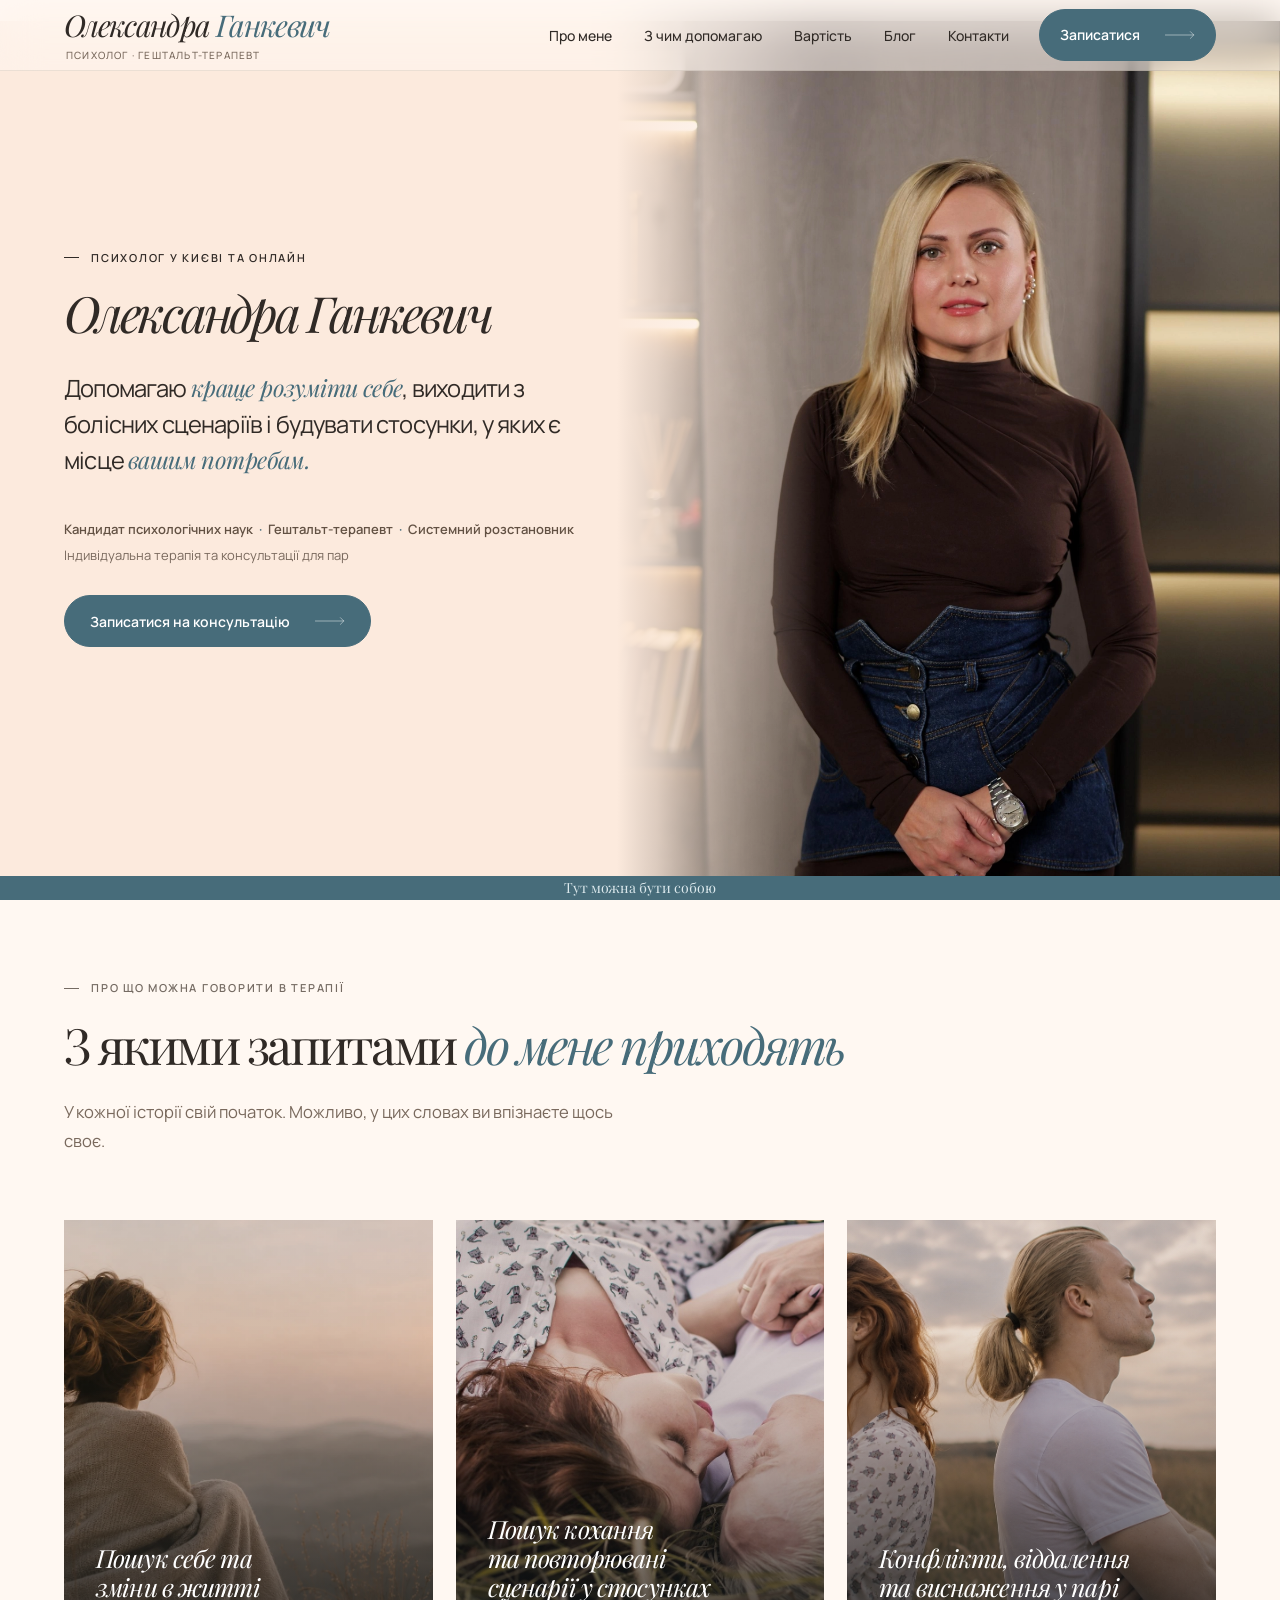
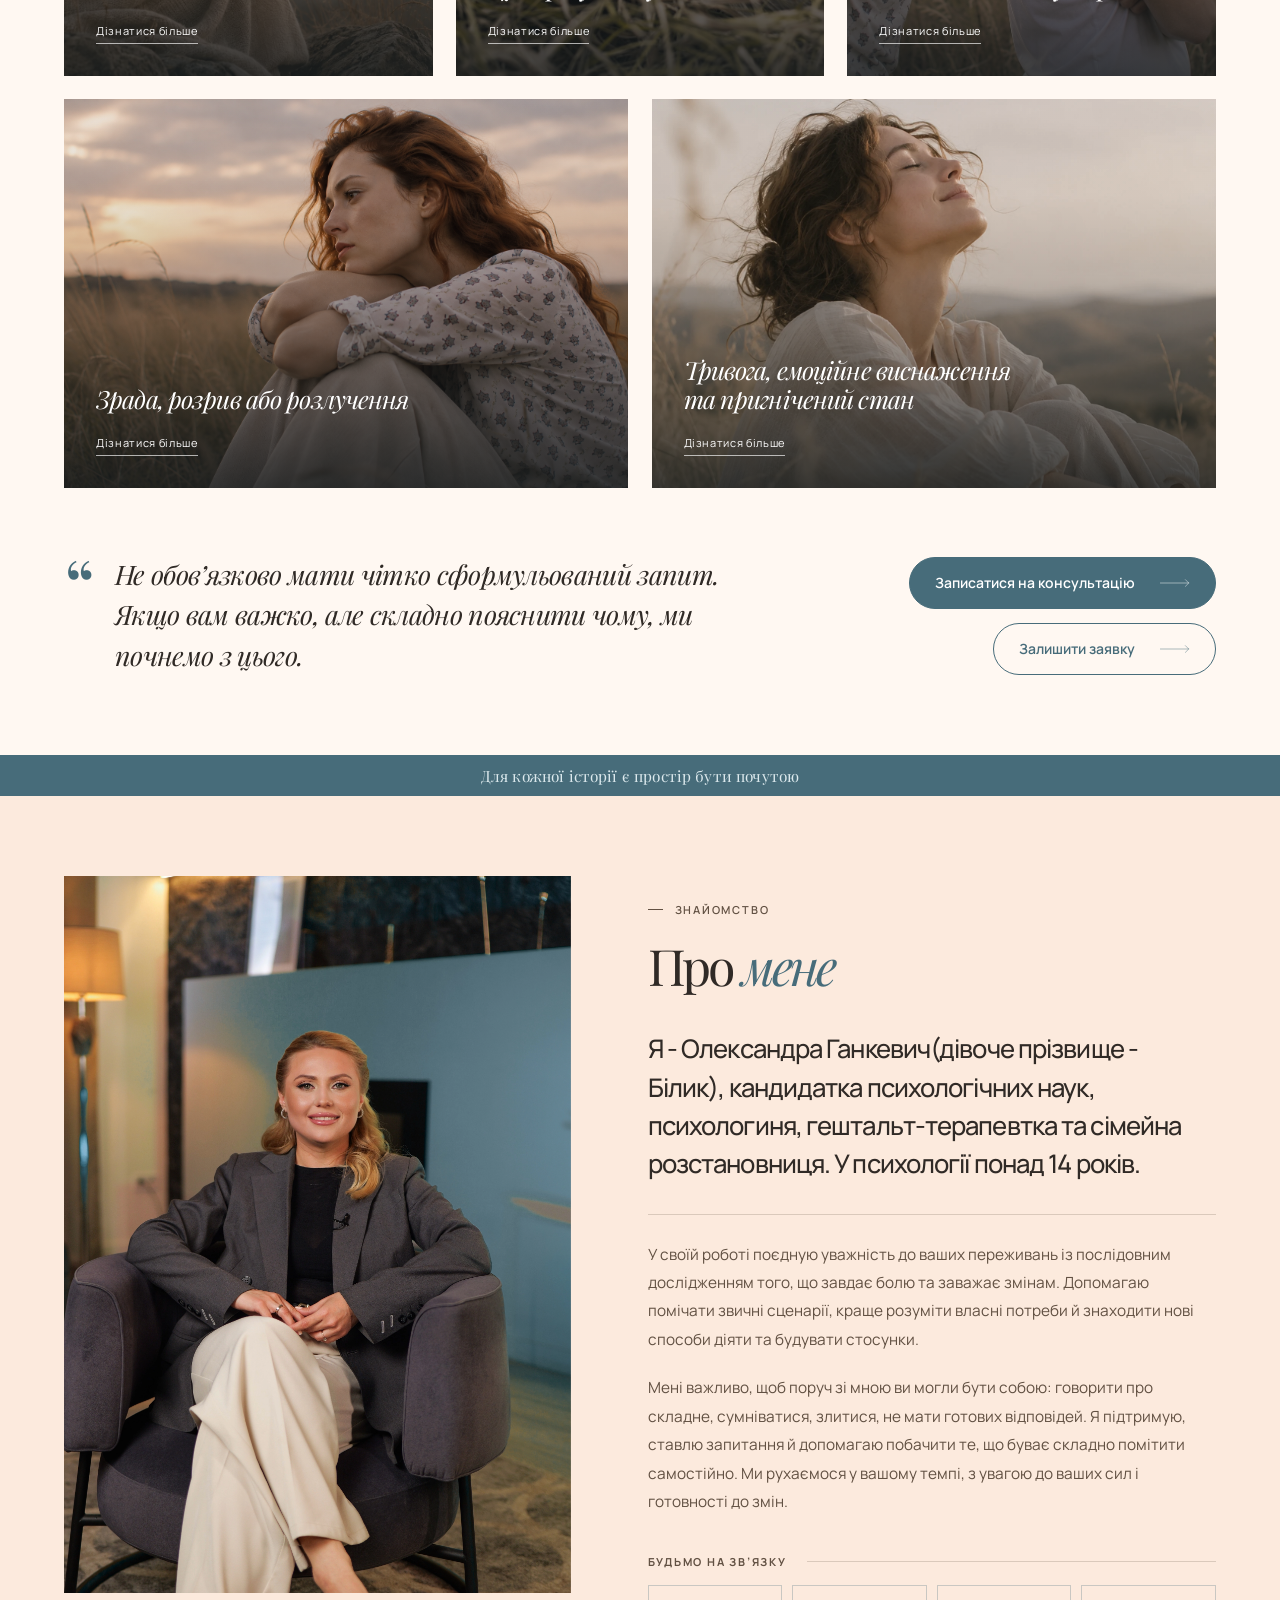
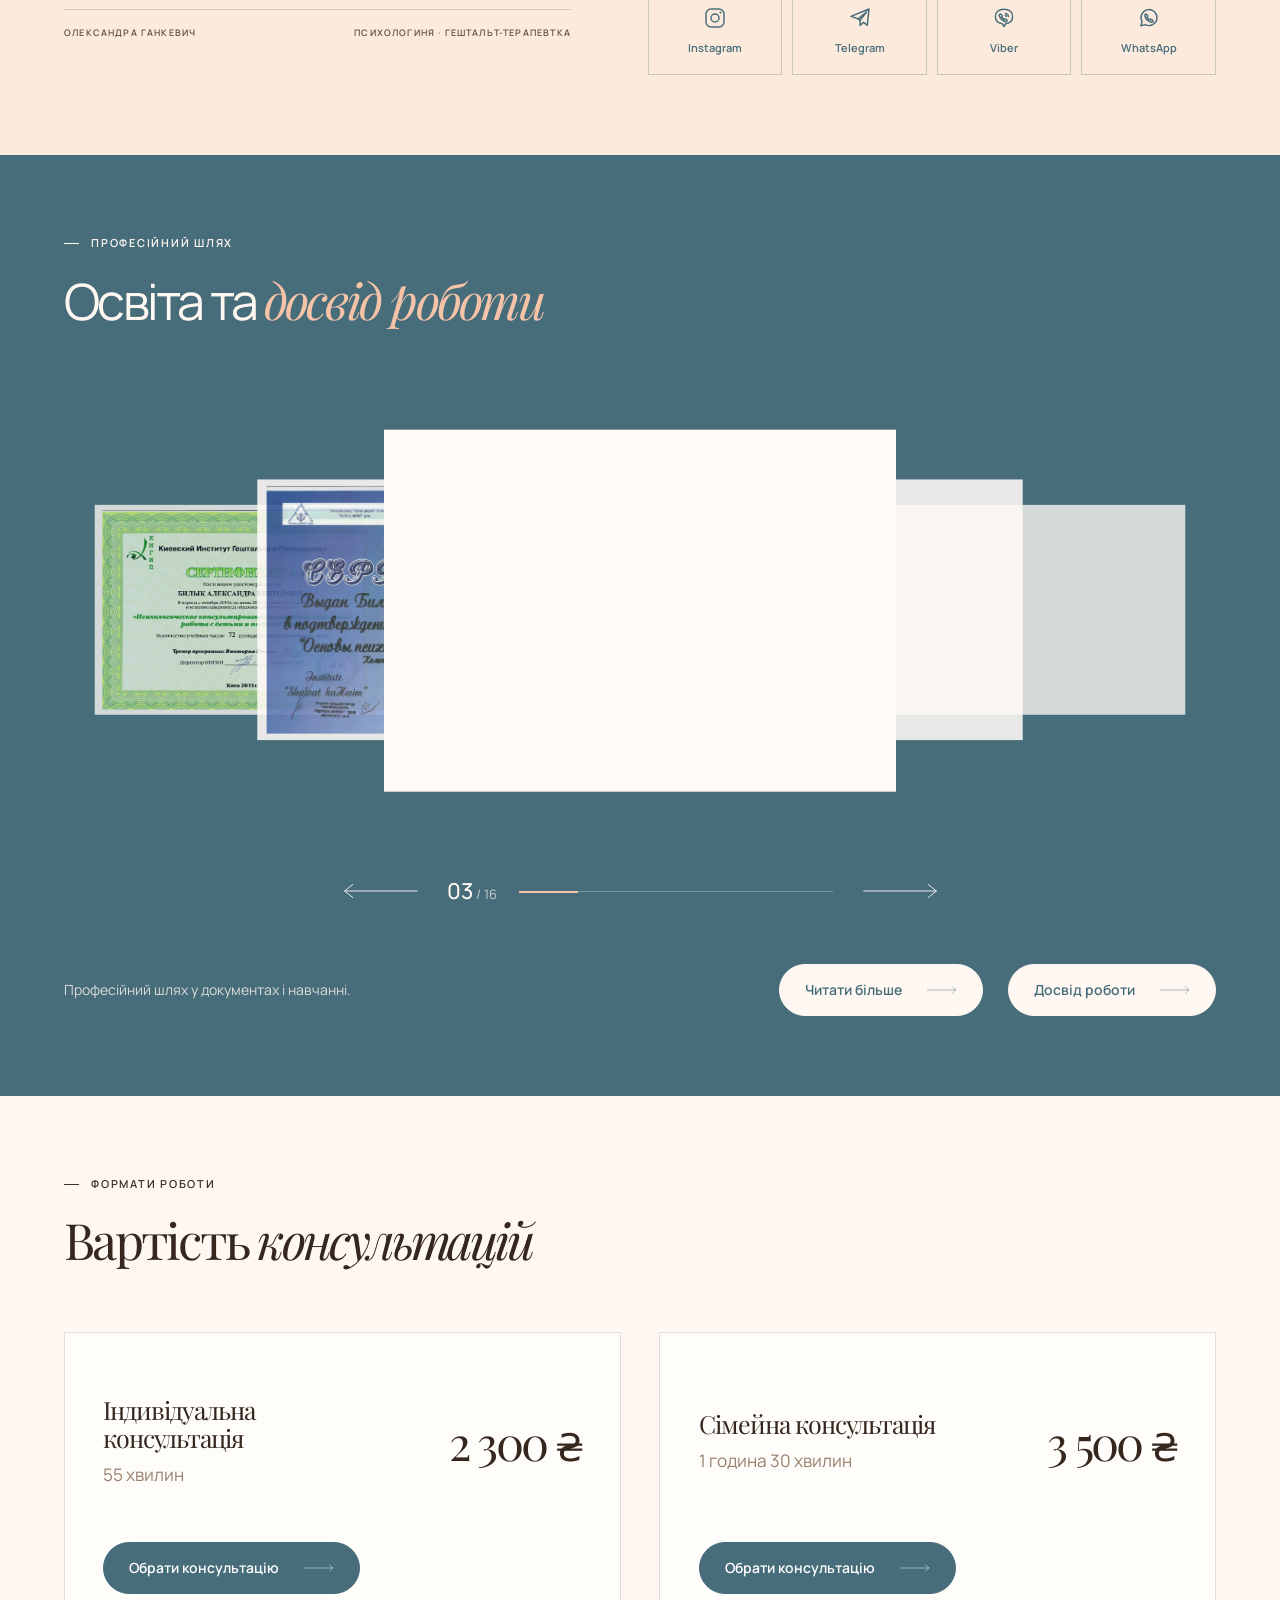
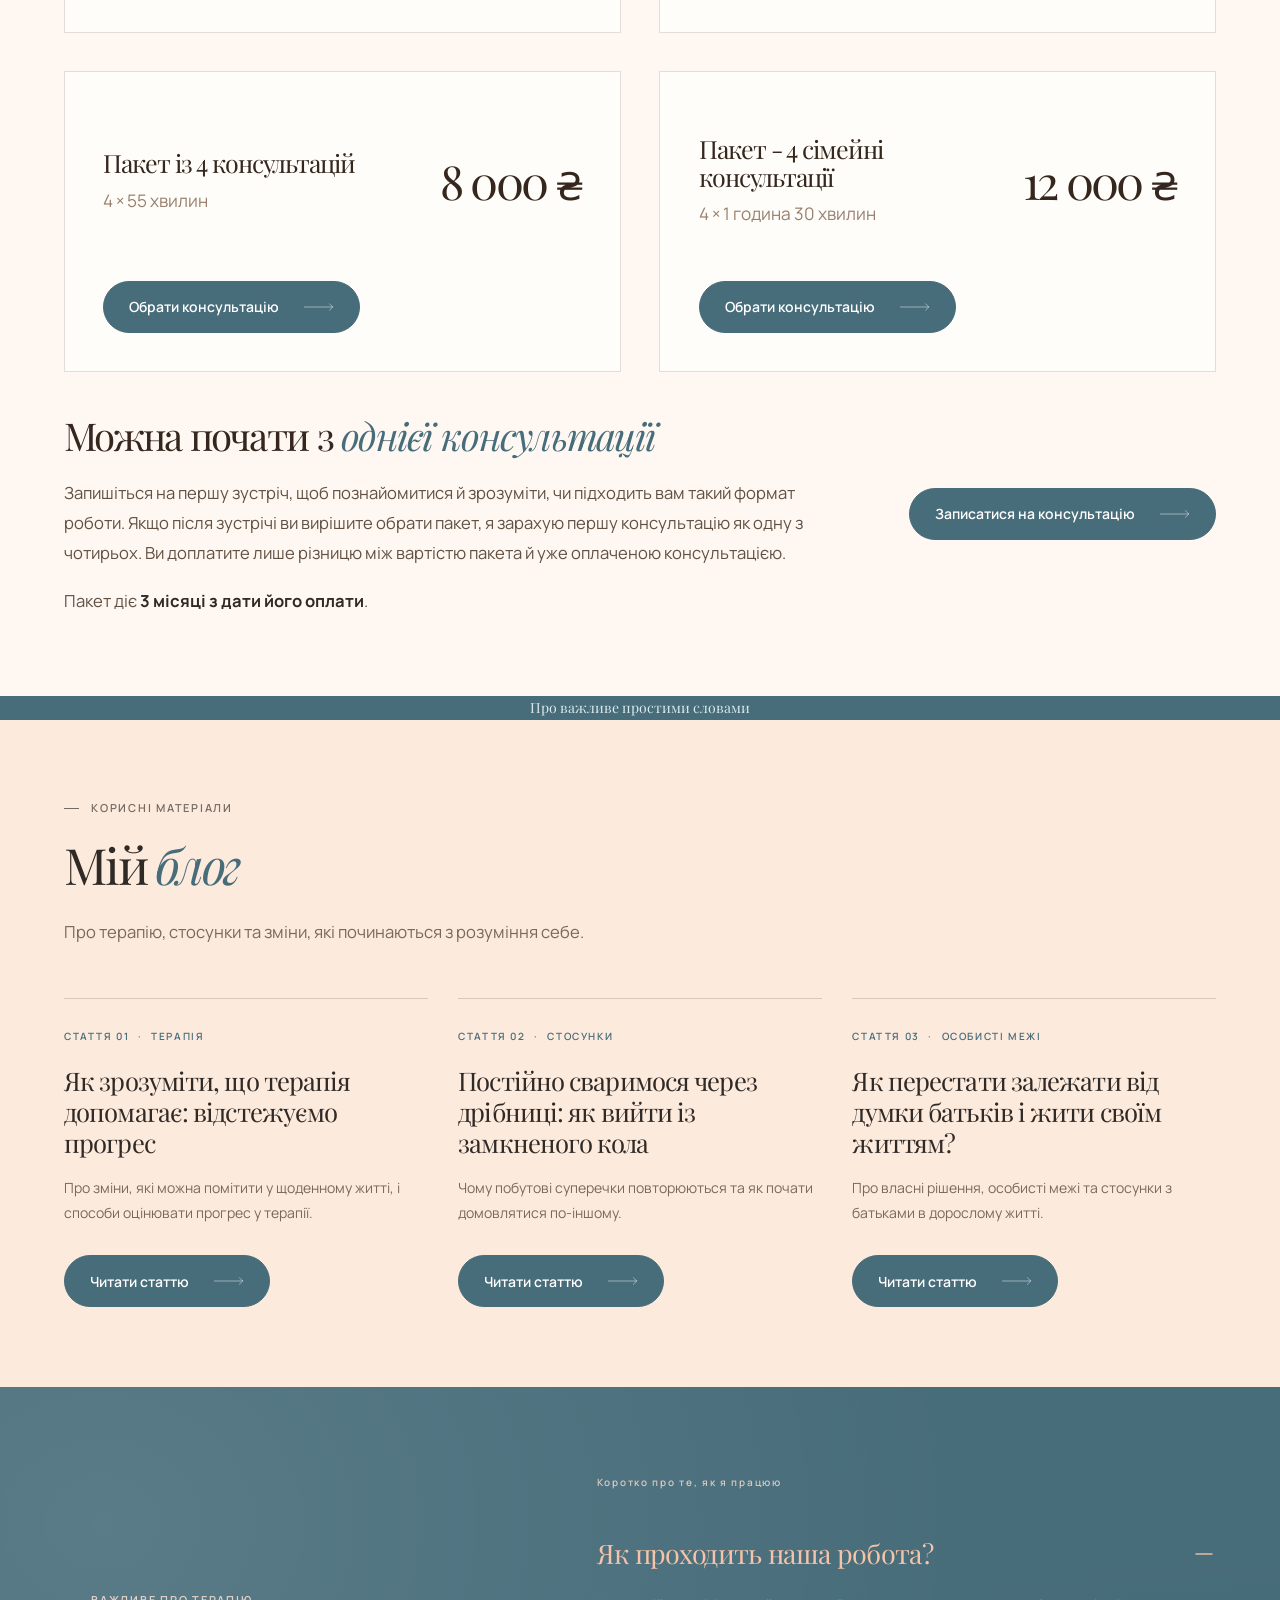
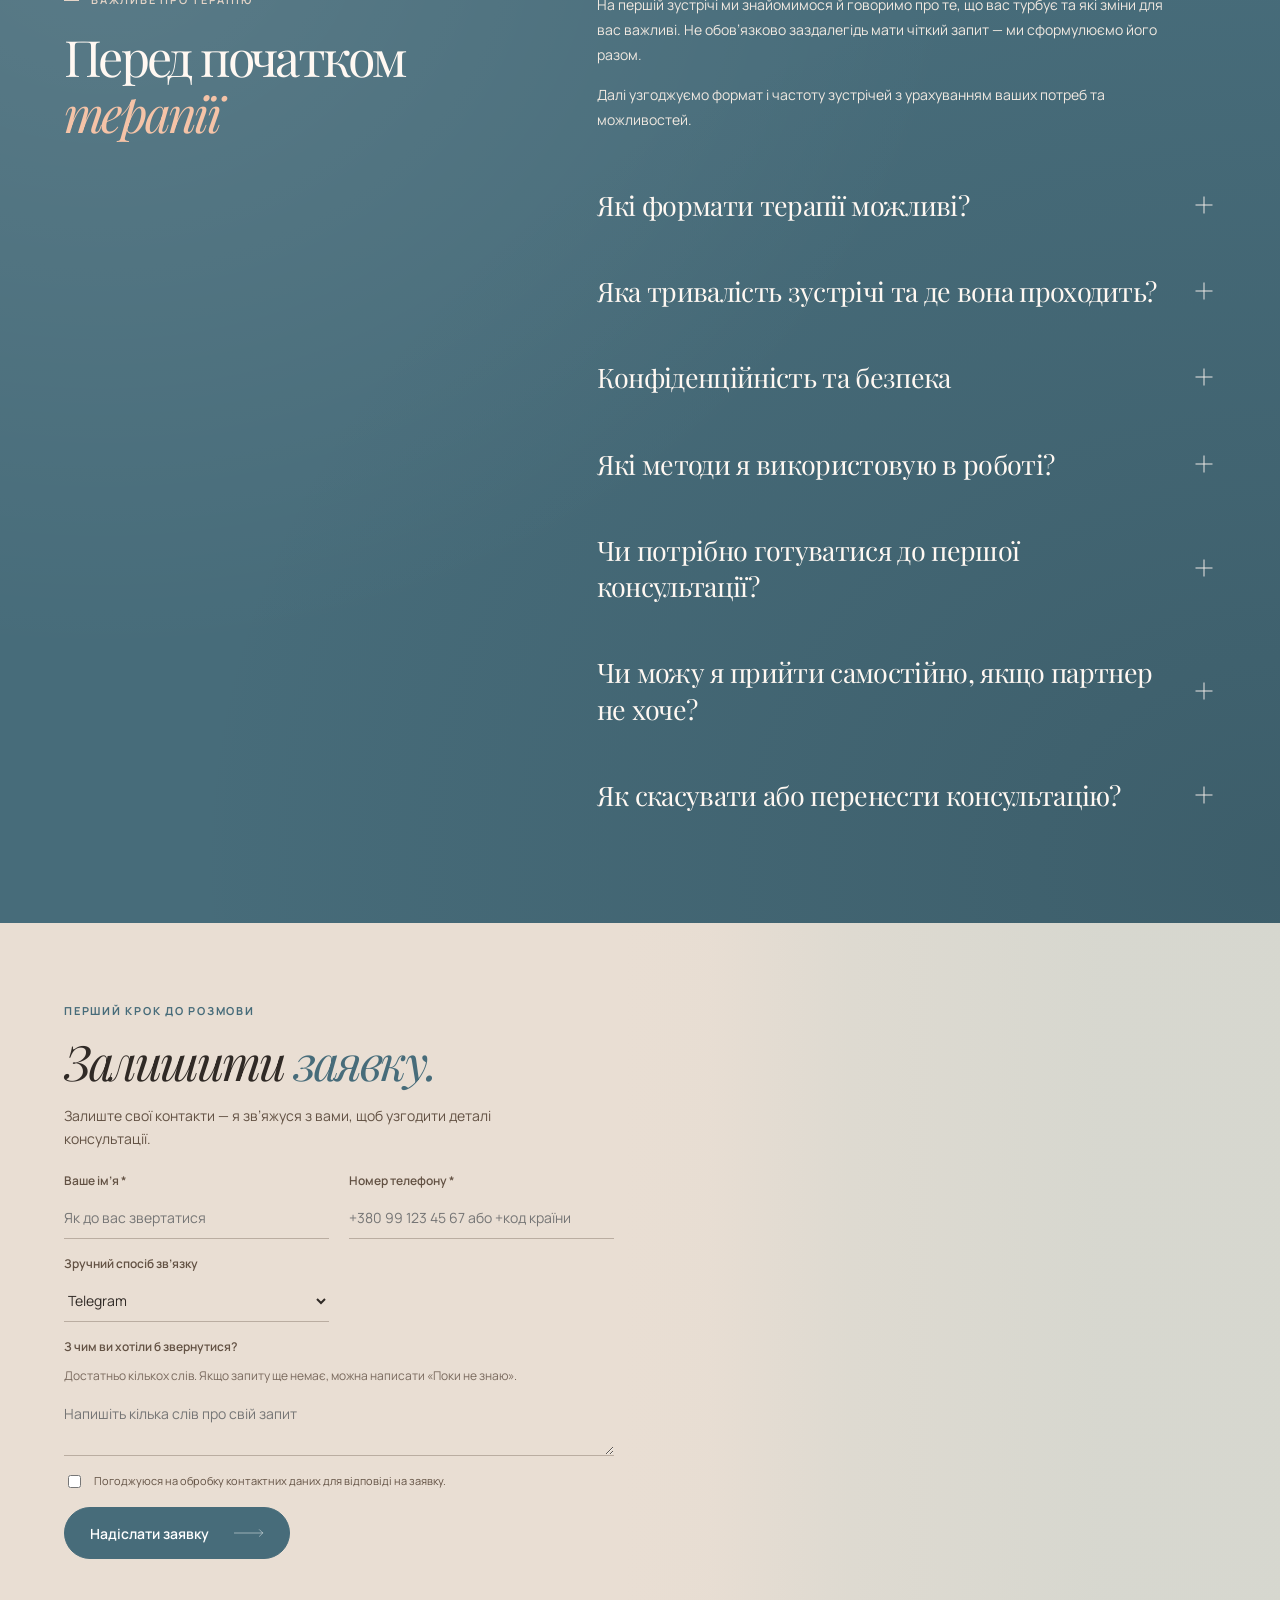
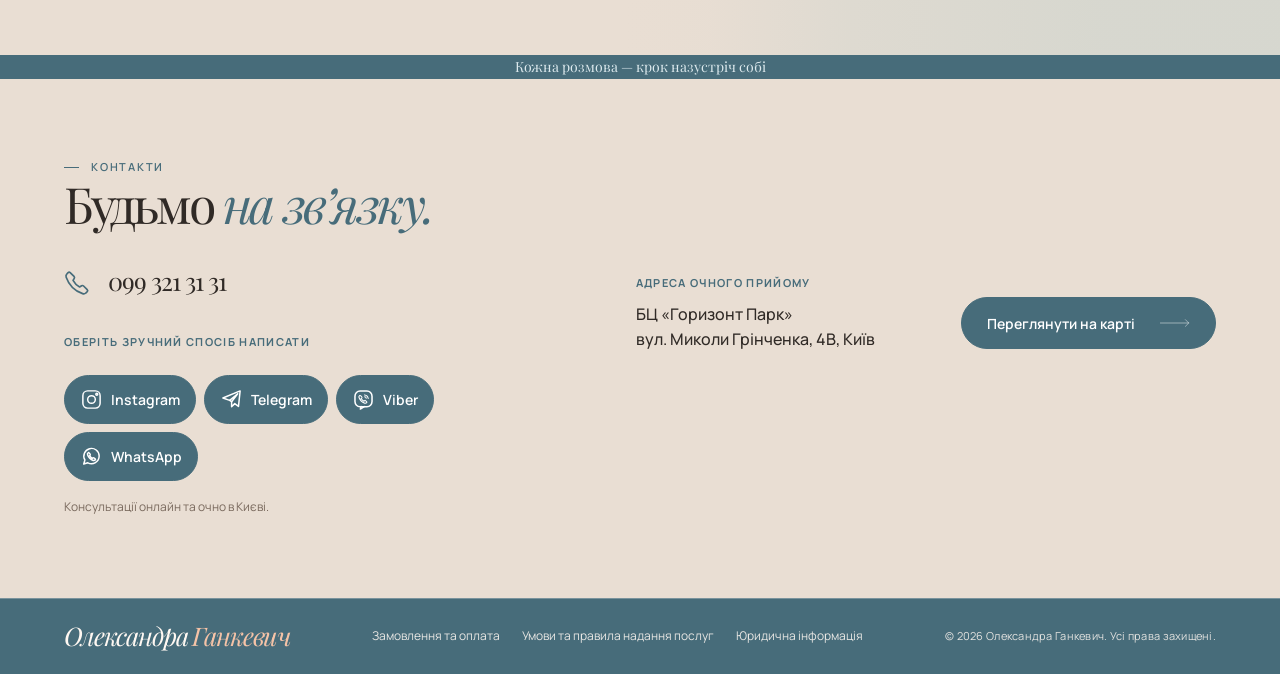
==== commit 4af2c50a: "Add files via upload" ====
--- a/index.html
+++ b/index.html
@@ -2444,12 +2444,13 @@
                 </select></label
               >
               <label class="lead-form__field"
-                ><span>Коментар (за бажанням)</span
+                ><span>З чим ви хотіли б звернутися?</span
+                ><span class="lead-form__hint">Достатньо кількох слів. Якщо запиту ще немає, можна написати «Поки не знаю».</span
                 ><textarea
                   name="message"
                   rows="2"
                   maxlength="1000"
-                  placeholder="Можете коротко написати про свій запит"
+                  placeholder="Напишіть кілька слів про свій запит"
                 ></textarea>
               </label>
               <label class="lead-form__consent"
@@ -2708,12 +2709,13 @@
                 </select></label
               >
               <label class="lead-form__field"
-                ><span>Коментар (за бажанням)</span
+                ><span>З чим ви хотіли б звернутися?</span
+                ><span class="lead-form__hint">Достатньо кількох слів. Якщо запиту ще немає, можна написати «Поки не знаю».</span
                 ><textarea
                   name="message"
                   rows="2"
                   maxlength="1000"
-                  placeholder="Можете коротко написати про свій запит"
+                  placeholder="Напишіть кілька слів про свій запит"
                 ></textarea>
               </label>
               <label class="lead-form__consent"
--- a/style.css
+++ b/style.css
@@ -5219,3 +5219,13 @@
 .lead-success__inner { padding-block: clamp(20px, 4vw, 50px); }
 .lead-success__inner > p { max-width: 490px; }
 .lead-success__inner > .button { margin-top: 12px; cursor: pointer; }
+
+/* Пояснення до необов’язкового поля запиту */
+.lead-form__field .lead-form__hint {
+  display: block;
+  margin-top: 4px;
+  color: var(--muted);
+  font-size: 12px;
+  font-weight: 400;
+  line-height: 1.55;
+}
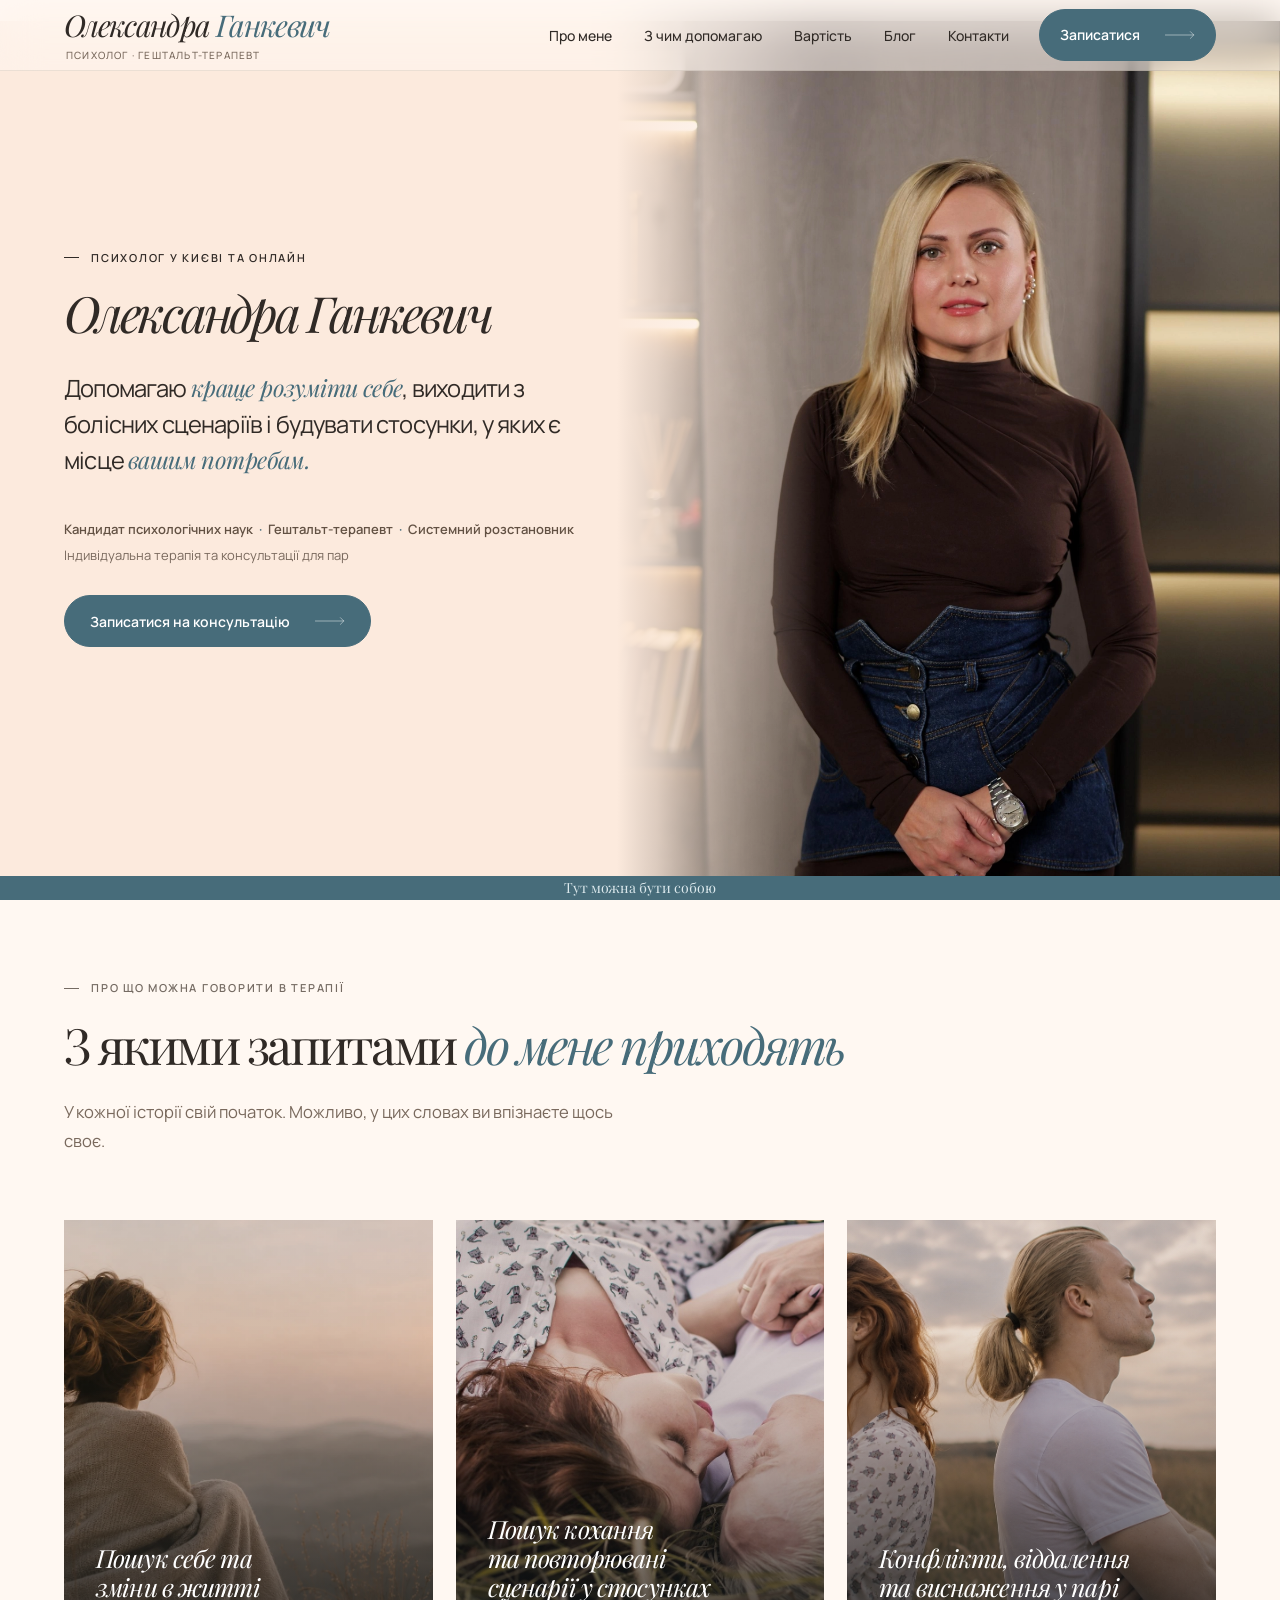
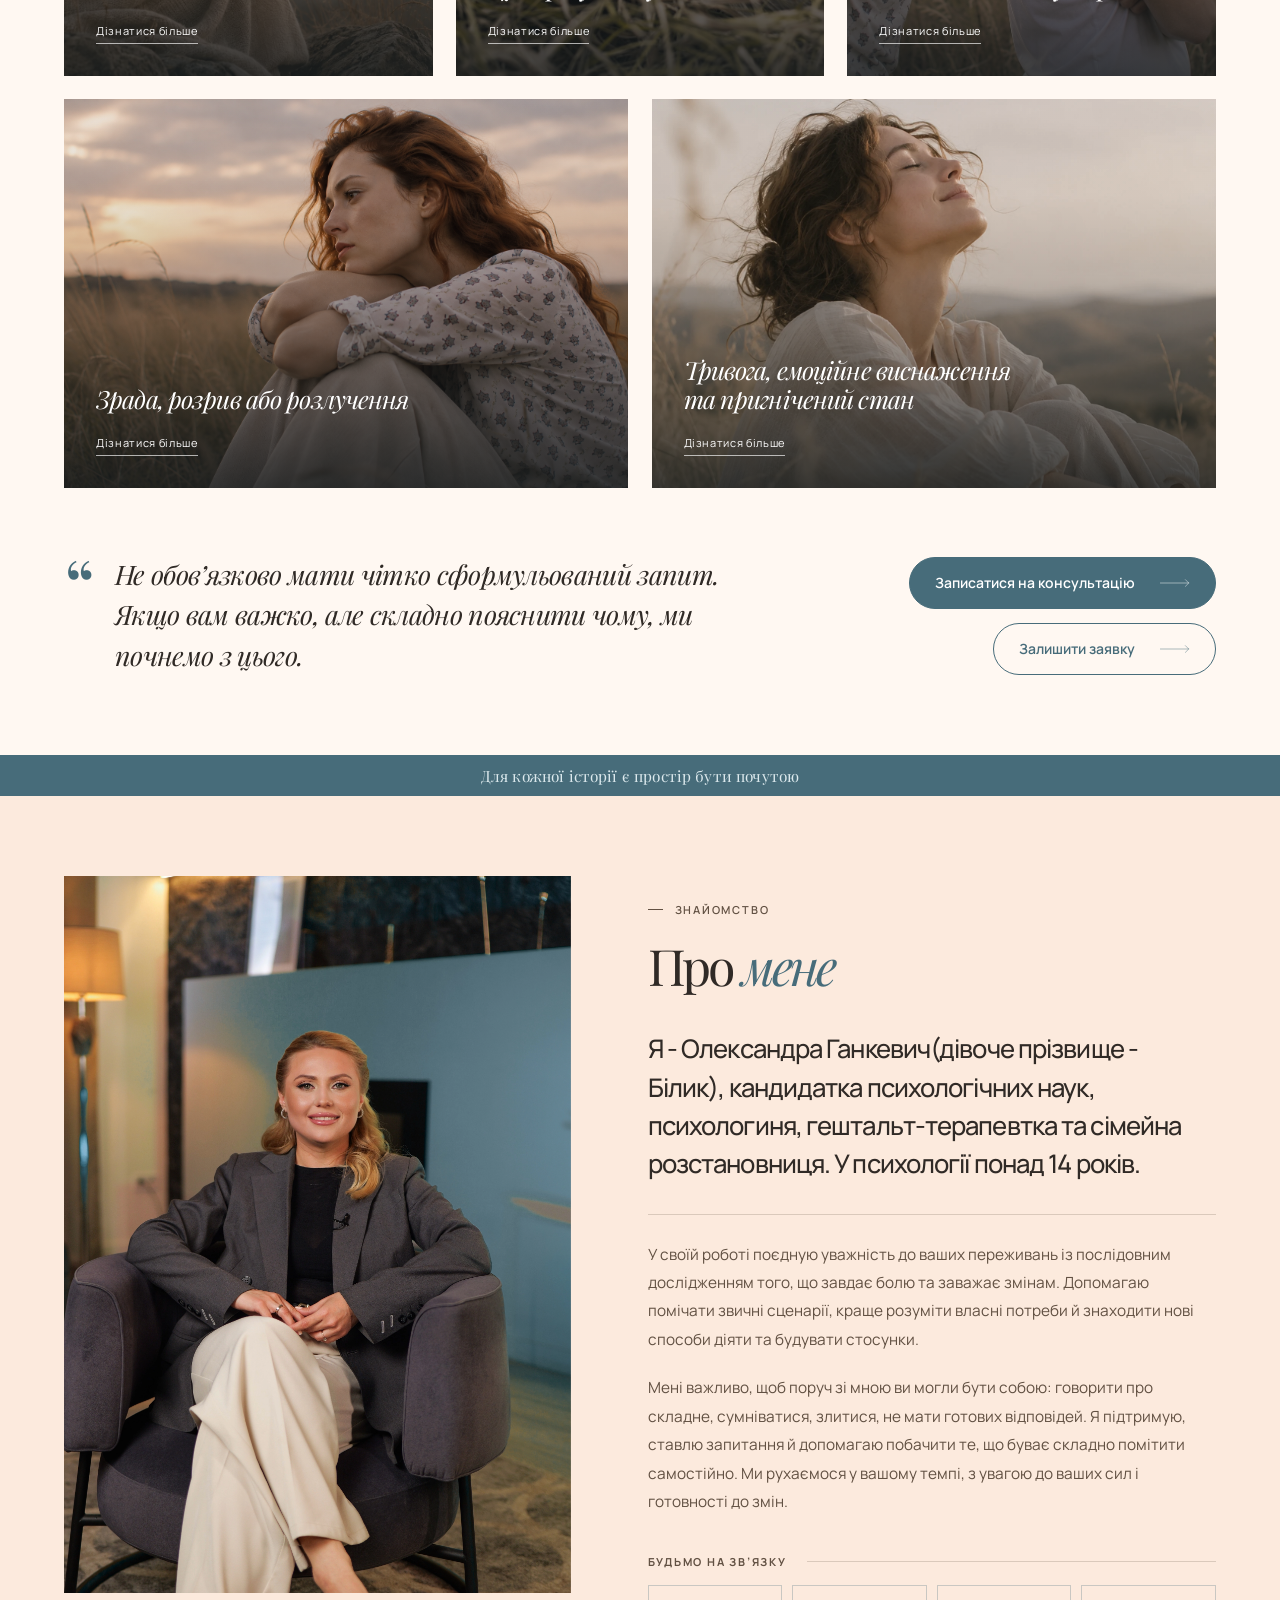
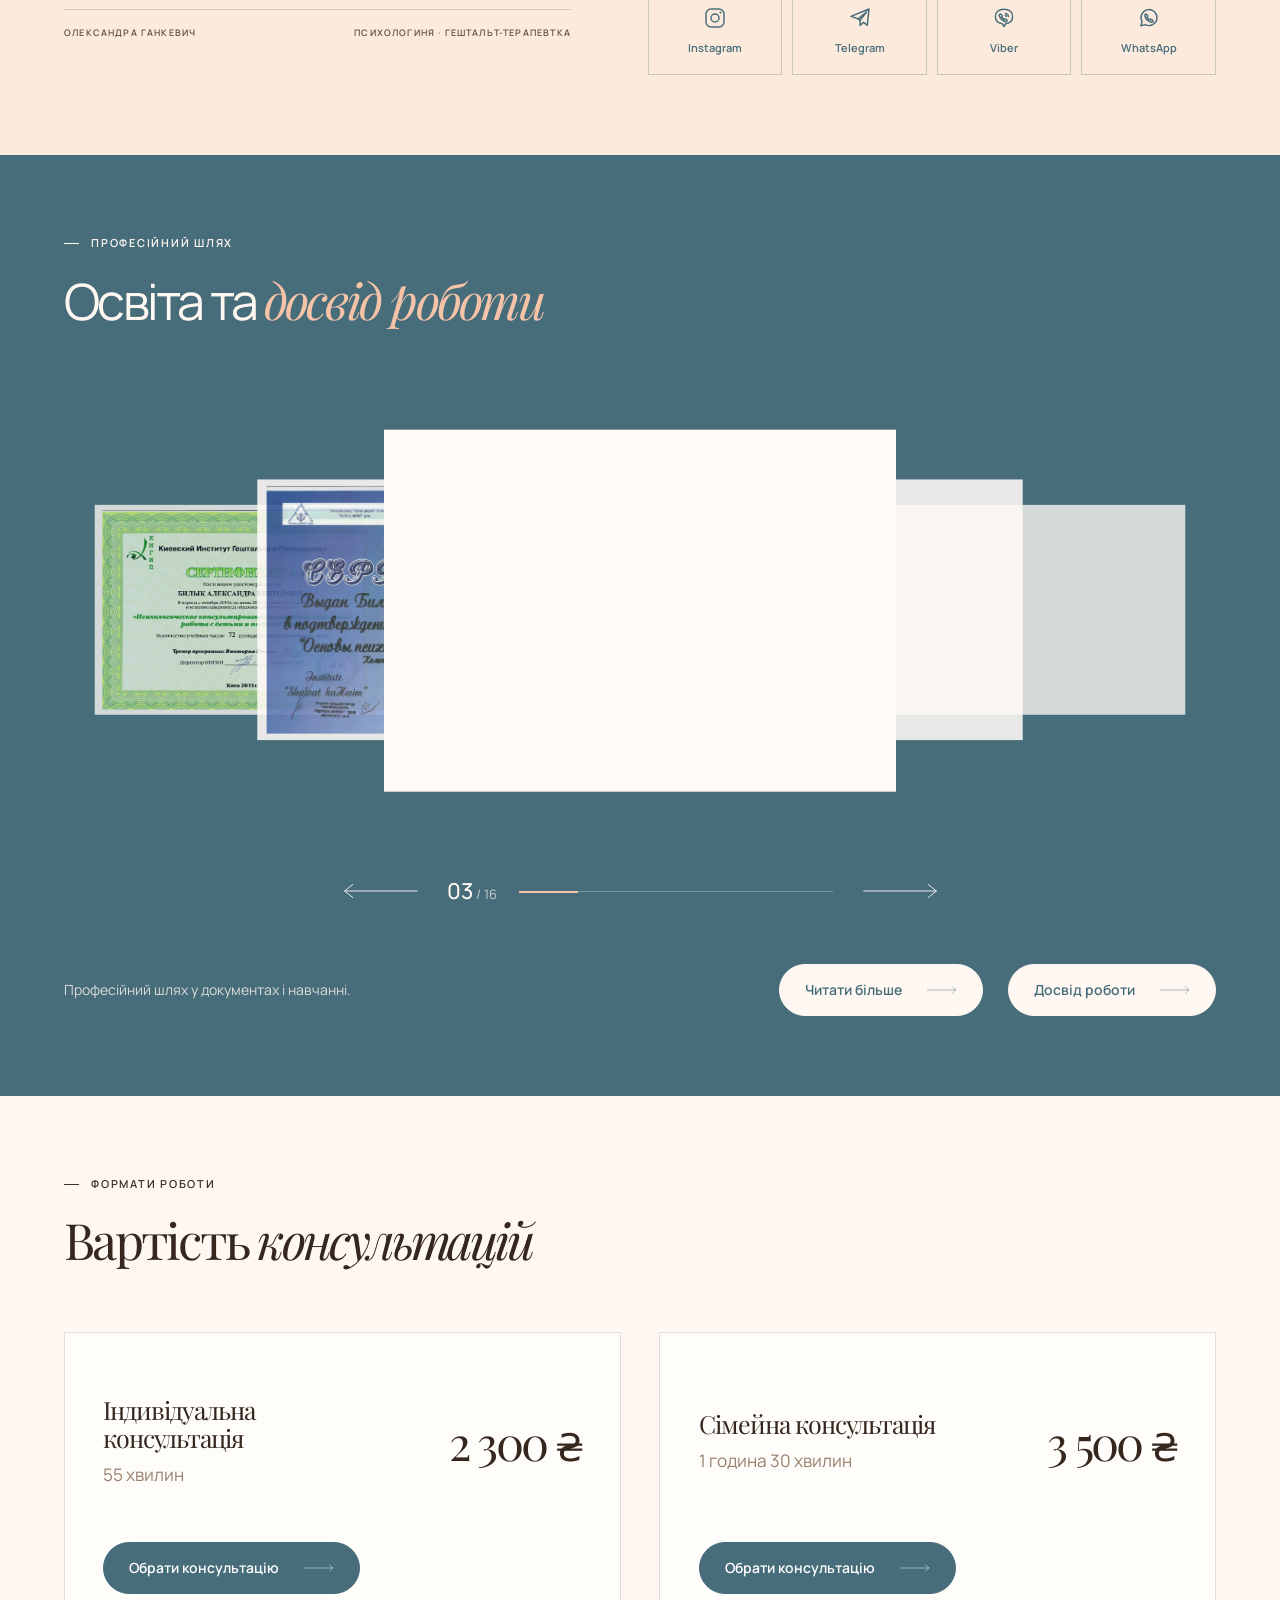
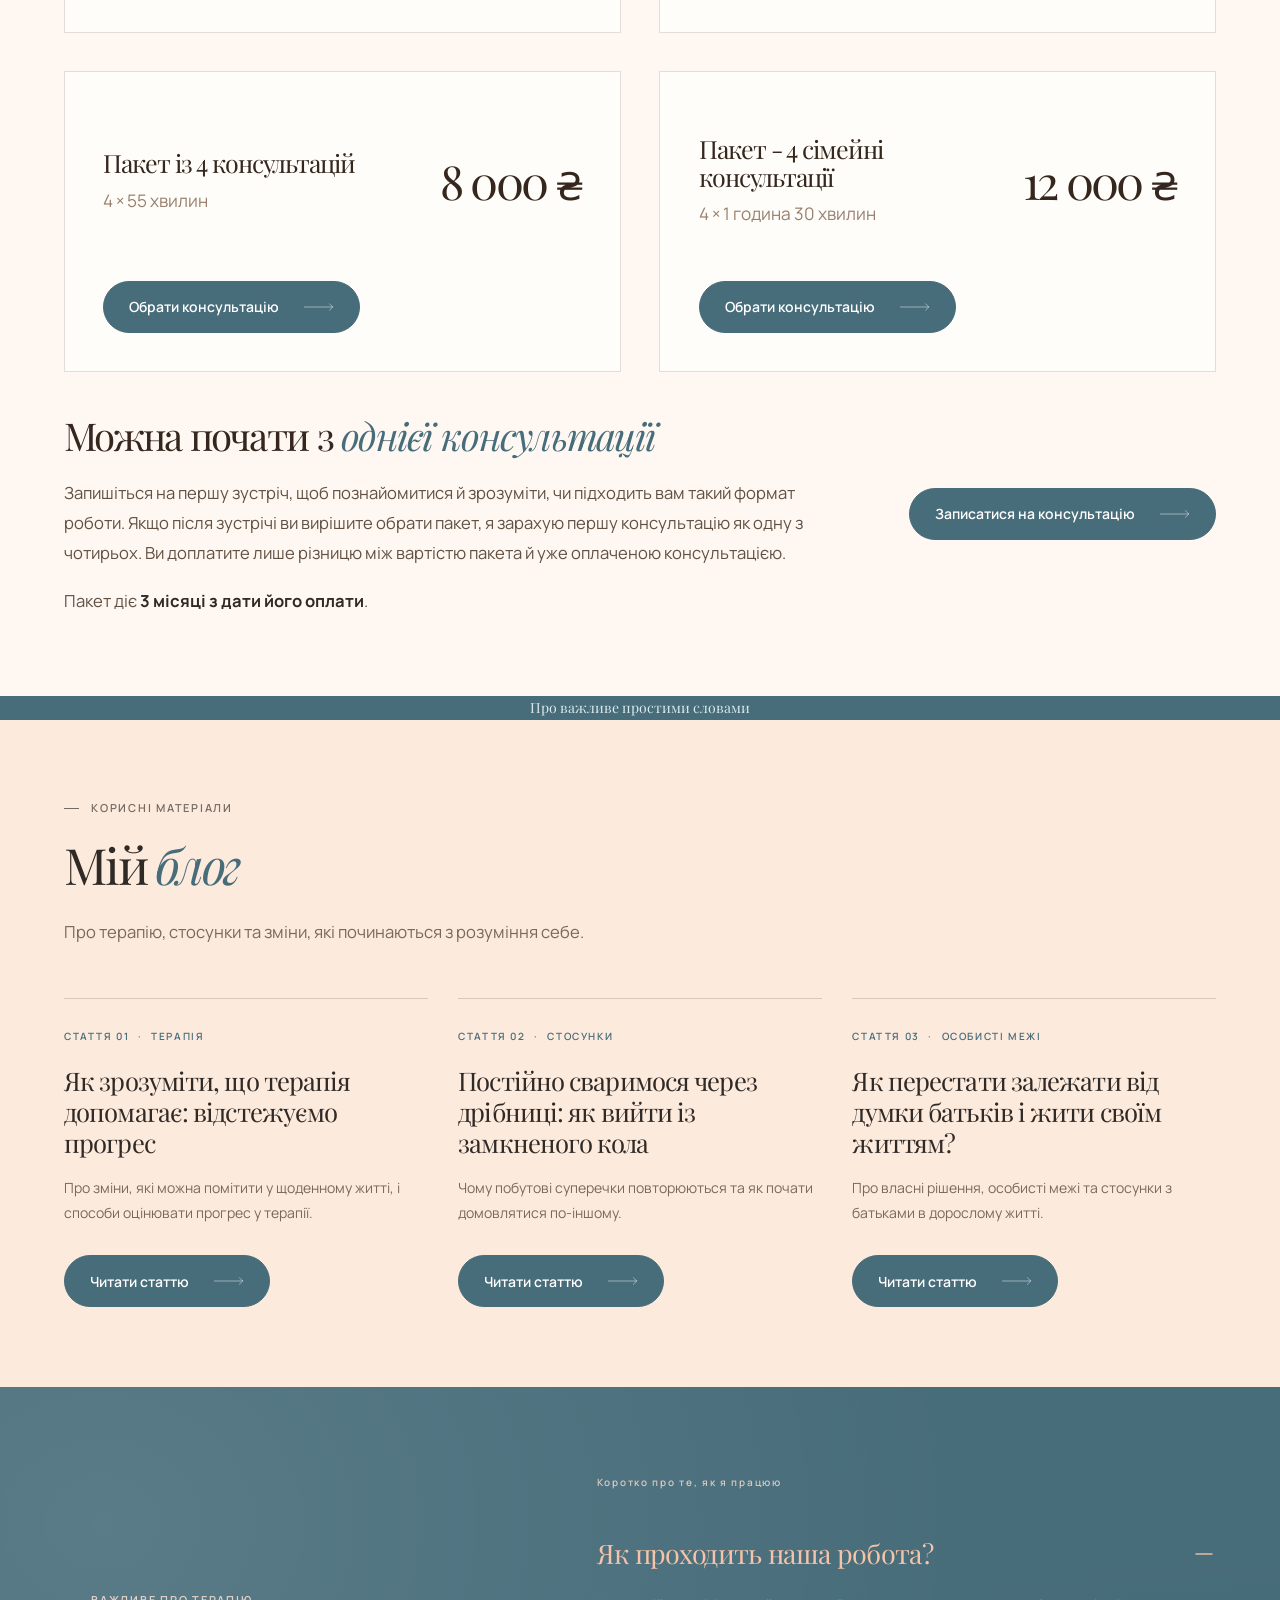
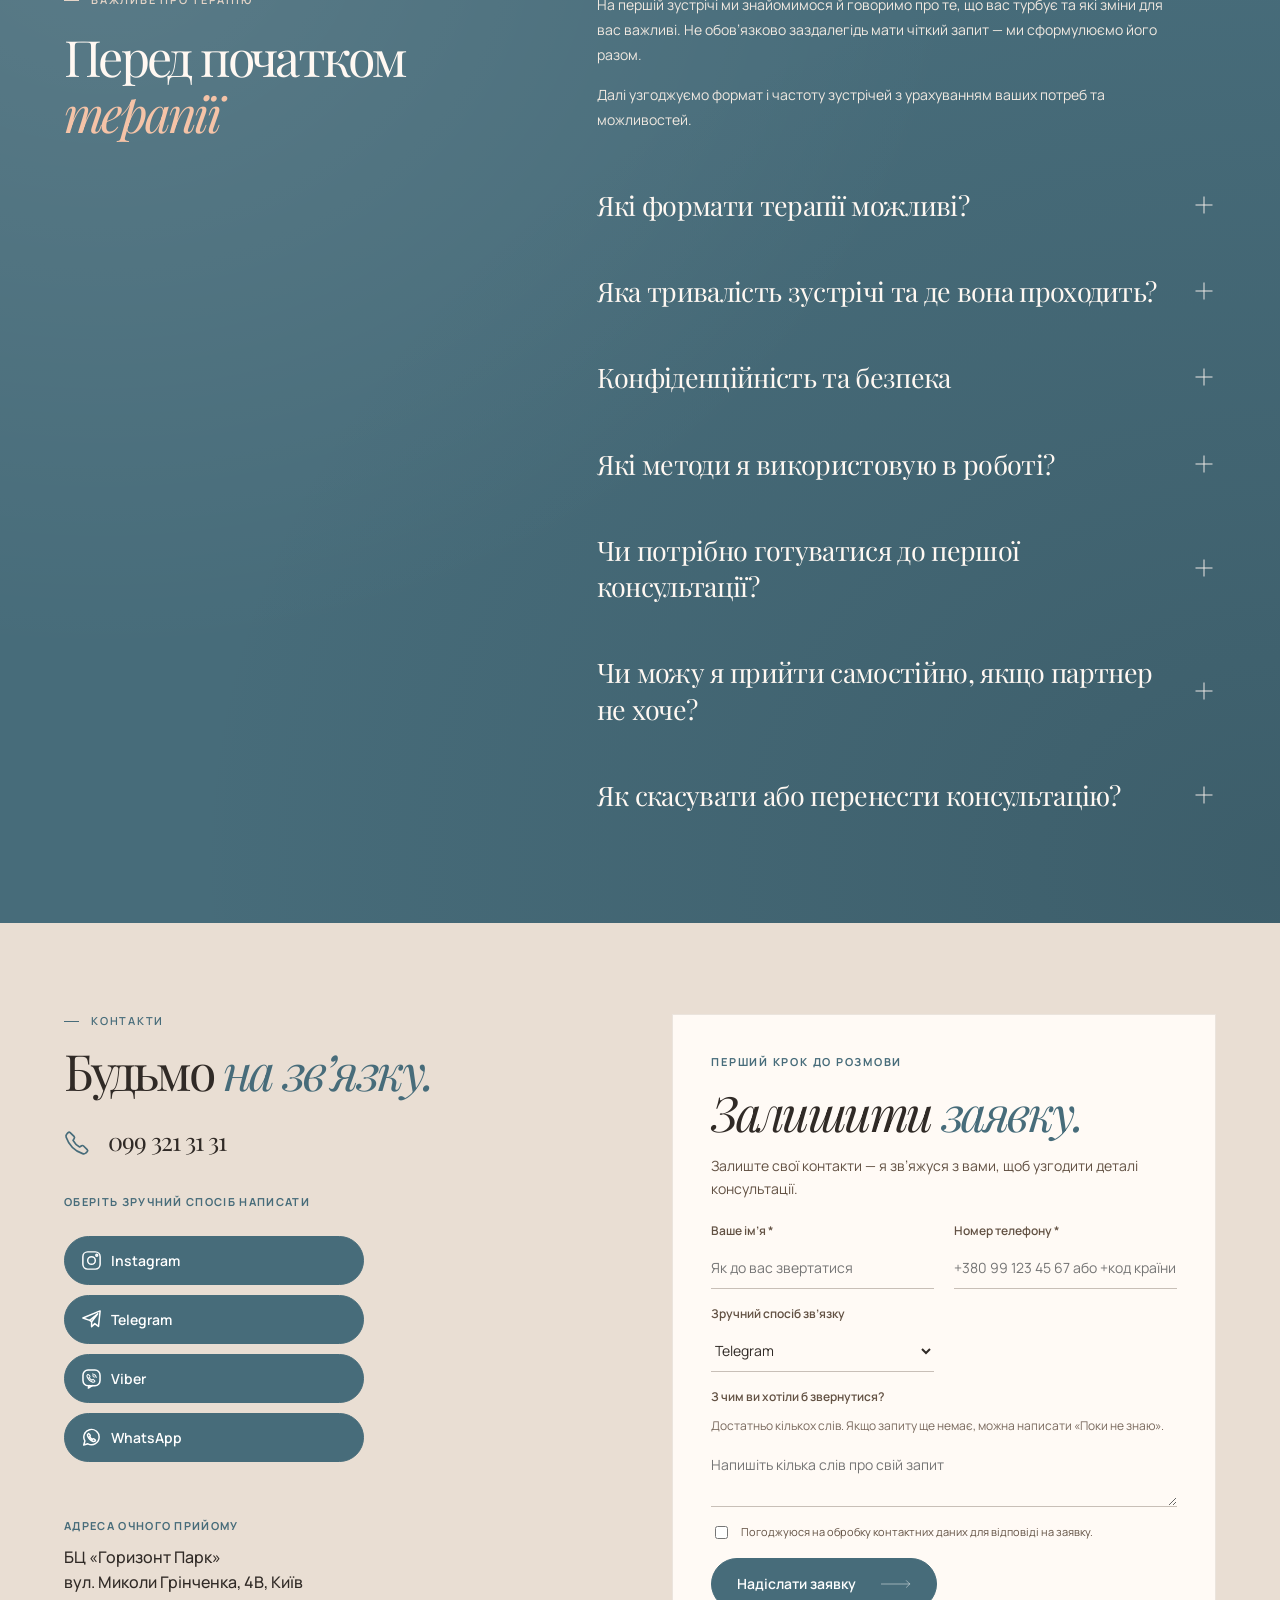
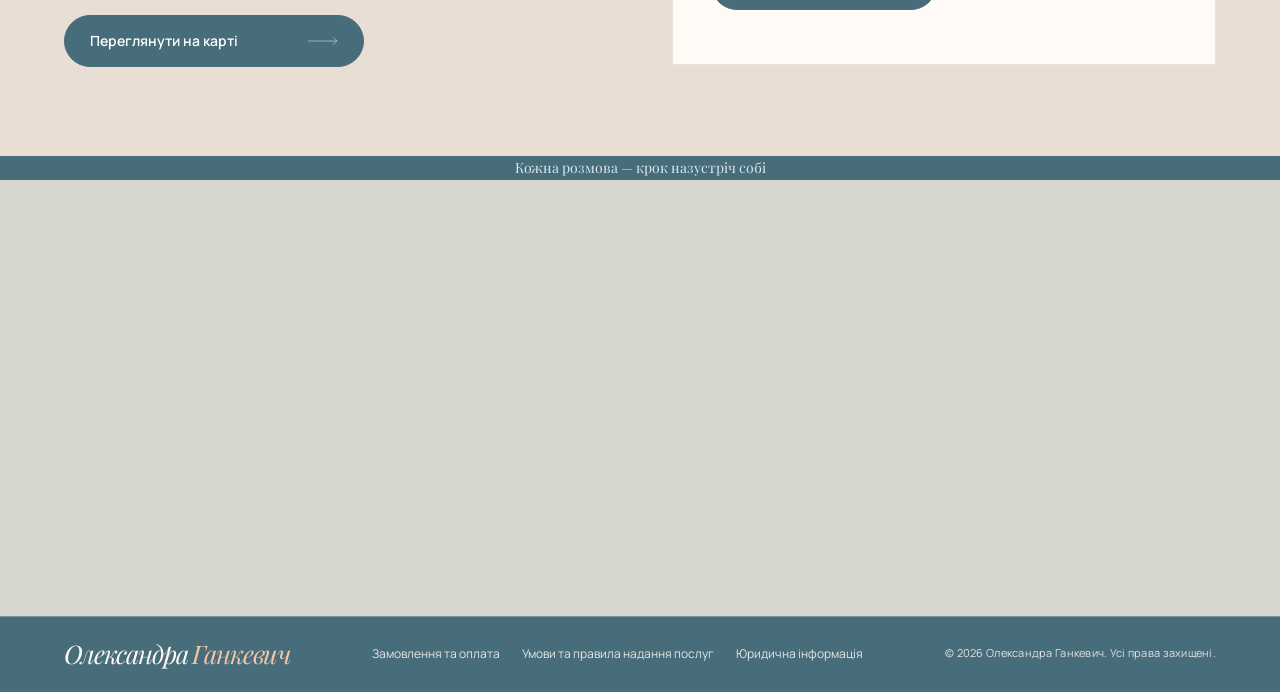
==== commit 0d3ac87e: "Add files via upload" ====
--- a/index.html
+++ b/index.html
@@ -2395,266 +2395,113 @@
         </div>
       </dialog>
     </main>
-    <footer
-      aria-labelledby="contacts-title"
-      class="contact-footer"
-      id="contacts"
-    >
-      <div class="container contact-footer__layout">
-        <div class="contact-footer__top">
-          <div class="contact-footer__form-panel">
-            <p class="contact-footer__form-eyebrow">ПЕРШИЙ КРОК ДО РОЗМОВИ</p>
-            <h2 class="contact-footer__form-title">
+    <footer aria-labelledby="contacts-title" class="contact-footer" id="contacts">
+<div class="container contact-footer__layout">
+<div class="contact-footer__top">
+<div class="contact-footer__info-main">
+<p class="contact-footer__eyebrow">
+<span aria-hidden="true"></span> Контакти
+            </p>
+<h2 class="contact-footer__title" id="contacts-title">
+              Будьмо <em>на зв’язку.</em>
+</h2>
+<a aria-label="Зателефонувати: 099 321 31 31" class="contact-footer__phone" href="tel:+380993213131"><svg aria-hidden="true" viewbox="0 0 24 24">
+<path d="M5.1 3.8c-.5-.5-1.2-.5-1.7 0L2.3 5c-.7.7-.8 1.7-.5 2.6 2.2 6.3 7.3 11.4 13.6 13.6.9.3 1.9.2 2.6-.5l1.2-1.1c.5-.5.5-1.2 0-1.7l-3-3c-.4-.4-1.1-.5-1.6-.2l-1.7 1c-2.3-1.2-4.2-3.1-5.4-5.4l1-1.7c.3-.5.2-1.2-.2-1.6l-3.2-3.2Z" fill="none" stroke="currentColor" stroke-linejoin="round" stroke-width="1.4"></path></svg>099 321 31 31</a>
+<p class="contact-footer__social-caption">
+              ОБЕРІТЬ ЗРУЧНИЙ СПОСІБ НАПИСАТИ
+            </p>
+<nav aria-label="Соціальні мережі та месенджери" class="contact-footer__socials">
+<a class="button" href="https://www.instagram.com/aleksandra.hankevych?exln=MXRyNzFwM2wyeTRkMg==" rel="noopener noreferrer" target="_blank"><svg aria-hidden="true" class="contact-footer__social-icon" viewbox="0 0 24 24">
+<rect height="18" rx="5" width="18" x="3" y="3"></rect>
+<circle cx="12" cy="12" r="4"></circle>
+<circle class="about__icon-fill" cx="17.5" cy="6.5" r="1"></circle></svg>Instagram
+              </a>
+<a class="button" href="https://t.me/OleksandraHankevych" rel="noopener noreferrer" target="_blank"><svg aria-hidden="true" class="contact-footer__social-icon" viewbox="0 0 24 24">
+<path d="M21 3 3 10.4l7.1 2.5L18.5 6l-6.4 8.3v5.3l3.3-3.3 3.9 2.9L21 3Z"></path>
+<path d="m10.1 12.9 2 1.4"></path></svg>Telegram
+              </a>
+<a class="button" href="viber://chat?number=%2B380993213131"><svg aria-hidden="true" class="contact-footer__social-icon contact-footer__viber-icon" viewbox="0 0 24 24">
+<rect fill="none" height="16.3" rx="5.3" stroke="currentColor" stroke-width="1.6" width="17.8" x="3.1" y="3.2"></rect>
+<path d="M9.4 19.4 8.7 22l4.1-2.6" fill="none" stroke="currentColor" stroke-linejoin="round" stroke-width="1.6"></path>
+<path d="M8.1 8.1c.35-.35.8-.25 1.1.05l1.1 1.25c.2.25.2.55 0 .8l-.65.65c.7 1.35 1.55 2.2 2.9 2.9l.65-.65c.25-.2.55-.2.8 0l1.25 1.1c.3.3.4.75.05 1.1-.55.6-1.25.8-2.05.5-2.7-1.05-4.9-3.25-5.95-5.95-.3-.8-.1-1.5.8-2.05Z" fill="none" stroke="currentColor" stroke-linecap="round" stroke-linejoin="round" stroke-width="1.1"></path>
+<path d="M13.1 7.2c2.1.2 3.6 1.7 3.8 3.8M13.2 9.1c.9.1 1.5.7 1.6 1.6" fill="none" stroke="currentColor" stroke-linecap="round" stroke-width="1.1"></path></svg>Viber
+              </a>
+<a class="button" href="https://wa.me/380993213131" rel="noopener noreferrer" target="_blank"><svg aria-hidden="true" class="contact-footer__social-icon" viewbox="0 0 24 24">
+<path d="M20 11.6a8 8 0 0 1-11.8 7l-4.3 1.2 1.2-4.2A8 8 0 1 1 20 11.6Z"></path>
+<path d="M8.5 8.1c.3-.3.8-.2 1 .1l1.1 1.5c.2.3.2.6 0 .9l-.5.5c.7 1.2 1.6 2.1 2.9 2.8l.5-.5c.3-.2.6-.2.9 0l1.5 1.1c.3.2.4.7.1 1-.6.7-1.4.9-2.2.6-2.6-.9-5-3.3-5.9-5.9-.3-.8-.1-1.6.6-2.1Z"></path></svg>WhatsApp
+              </a>
+</nav>
+
+<div class="contact-footer__info-location">
+<div class="contact-footer__address">
+<p class="contact-footer__address-label">
+                  АДРЕСА ОЧНОГО ПРИЙОМУ
+                </p>
+<p class="contact-footer__address-text">
+                  БЦ «Горизонт Парк»<span>вул. Миколи Грінченка, 4В, Київ</span>
+</p>
+</div>
+<div class="contact-footer__info-map-link">
+<a class="button" href="https://www.google.com/maps/search/?api=1&amp;query=%D0%91%D0%A6%20%D0%93%D0%BE%D1%80%D0%B8%D0%B7%D0%BE%D0%BD%D1%82%20%D0%9F%D0%B0%D1%80%D0%BA%2C%20%D0%B2%D1%83%D0%BB%D0%B8%D1%86%D1%8F%20%D0%9C%D0%B8%D0%BA%D0%BE%D0%BB%D0%B8%20%D0%93%D1%80%D1%96%D0%BD%D1%87%D0%B5%D0%BD%D0%BA%D0%B0%2C%204%D0%92%2C%20%D0%9A%D0%B8%D1%97%D0%B2%2C%20%D0%A3%D0%BA%D1%80%D0%B0%D1%97%D0%BD%D0%B0" rel="noopener noreferrer" target="_blank">
+<span>Переглянути на карті</span>
+<svg aria-hidden="true" class="arrow">
+<use href="#arrow-long"></use>
+</svg>
+</a>
+</div>
+</div></div>
+<div class="contact-footer__form-panel">
+<p class="contact-footer__form-eyebrow">ПЕРШИЙ КРОК ДО РОЗМОВИ</p>
+<h2 class="contact-footer__form-title">
               Залишити <em>заявку.</em>
-            </h2>
-            <p class="contact-footer__form-description">
+</h2>
+<p class="contact-footer__form-description">
               Залиште свої контакти — я зв’яжуся з вами, щоб узгодити деталі
               консультації.
             </p>
-            <form class="lead-form" data-lead-form novalidate>
-              <label class="lead-form__field"
-                ><span>Ваше ім’я *</span
-                ><input
-                  name="name"
-                  autocomplete="name"
-                  minlength="2"
-                  required
-                  maxlength="100"
-                  placeholder="Як до вас звертатися"
-              /></label>
-              <label class="lead-form__field"
-                ><span>Номер телефону *</span
-                ><input
-                  name="phone"
-                  type="tel"
-                  inputmode="tel"
-                  minlength="10"
-                  autocomplete="tel"
-                  required
-                  maxlength="40"
-                  placeholder="+380 99 123 45 67 або +код країни"
-              /></label>
-              <label class="lead-form__field"
-                ><span>Зручний спосіб зв’язку</span
-                ><select name="contact">
-                  <option value="Telegram">Telegram</option>
-                  <option value="Телефон">Телефон</option>
-                  <option value="Viber">Viber</option>
-                  <option value="WhatsApp">WhatsApp</option>
-                </select></label
-              >
-              <label class="lead-form__field"
-                ><span>З чим ви хотіли б звернутися?</span
-                ><span class="lead-form__hint">Достатньо кількох слів. Якщо запиту ще немає, можна написати «Поки не знаю».</span
-                ><textarea
-                  name="message"
-                  rows="2"
-                  maxlength="1000"
-                  placeholder="Напишіть кілька слів про свій запит"
-                ></textarea>
-              </label>
-              <label class="lead-form__consent"
-                ><input type="checkbox" name="consent" required /><span
-                  >Погоджуюся на обробку контактних даних для відповіді на
-                  заявку.</span
-                ></label
-              >
-              <button class="button lead-form__submit" type="submit">
-                <span>Надіслати заявку</span
-                ><svg aria-hidden="true" class="arrow">
-                  <use href="#arrow-long"></use>
-                </svg>
-              </button>
-              <p class="lead-form__status" role="status" aria-live="polite"></p>
-            </form>
-          </div>
-          <div aria-hidden="true" class="contact-footer__map-background">
-            <iframe
-              allowfullscreen=""
-              data-map-desktop="true"
-              loading="lazy"
-              referrerpolicy="no-referrer-when-downgrade"
-              src="https://www.google.com/maps?q=%D0%91%D0%A6%20%D0%93%D0%BE%D1%80%D0%B8%D0%B7%D0%BE%D0%BD%D1%82%20%D0%9F%D0%B0%D1%80%D0%BA%2C%20%D0%B2%D1%83%D0%BB%D0%B8%D1%86%D1%8F%20%D0%9C%D0%B8%D0%BA%D0%BE%D0%BB%D0%B8%20%D0%93%D1%80%D1%96%D0%BD%D1%87%D0%B5%D0%BD%D0%BA%D0%B0%2C%204%D0%92%2C%20%D0%9A%D0%B8%D1%97%D0%B2%2C%20%D0%A3%D0%BA%D1%80%D0%B0%D1%97%D0%BD%D0%B0&amp;output=embed"
-              title="Карта: БЦ Горизонт Парк, вулиця Миколи Грінченка, 4В, Київ"
-            ></iframe>
-          </div>
-        </div>
-        <div
-          aria-label="Простір для важливих розмов"
-          class="closing-strip contact-footer__closing-strip"
-        >
-          <p>Кожна розмова — крок назустріч собі</p>
-        </div>
-        <div class="contact-footer__info">
-          <div class="contact-footer__info-main">
-            <p class="contact-footer__eyebrow">
-              <span aria-hidden="true"></span> Контакти
-            </p>
-            <h2 class="contact-footer__title" id="contacts-title">
-              Будьмо <em>на зв’язку.</em>
-            </h2>
-            <a
-              aria-label="Зателефонувати: 099 321 31 31"
-              class="contact-footer__phone"
-              href="tel:+380993213131"
-              ><svg aria-hidden="true" viewbox="0 0 24 24">
-                <path
-                  d="M5.1 3.8c-.5-.5-1.2-.5-1.7 0L2.3 5c-.7.7-.8 1.7-.5 2.6 2.2 6.3 7.3 11.4 13.6 13.6.9.3 1.9.2 2.6-.5l1.2-1.1c.5-.5.5-1.2 0-1.7l-3-3c-.4-.4-1.1-.5-1.6-.2l-1.7 1c-2.3-1.2-4.2-3.1-5.4-5.4l1-1.7c.3-.5.2-1.2-.2-1.6l-3.2-3.2Z"
-                  fill="none"
-                  stroke="currentColor"
-                  stroke-linejoin="round"
-                  stroke-width="1.4"
-                ></path></svg
-              >099 321 31 31</a
-            >
-            <p class="contact-footer__social-caption">
-              ОБЕРІТЬ ЗРУЧНИЙ СПОСІБ НАПИСАТИ
-            </p>
-            <nav
-              aria-label="Соціальні мережі та месенджери"
-              class="contact-footer__socials"
-            >
-              <a
-                class="button"
-                href="https://www.instagram.com/aleksandra.hankevych?exln=MXRyNzFwM2wyeTRkMg=="
-                rel="noopener noreferrer"
-                target="_blank"
-                ><svg
-                  aria-hidden="true"
-                  class="contact-footer__social-icon"
-                  viewbox="0 0 24 24"
-                >
-                  <rect height="18" rx="5" width="18" x="3" y="3"></rect>
-                  <circle cx="12" cy="12" r="4"></circle>
-                  <circle
-                    class="about__icon-fill"
-                    cx="17.5"
-                    cy="6.5"
-                    r="1"
-                  ></circle></svg
-                >Instagram
-              </a>
-              <a
-                class="button"
-                href="https://t.me/OleksandraHankevych"
-                rel="noopener noreferrer"
-                target="_blank"
-                ><svg
-                  aria-hidden="true"
-                  class="contact-footer__social-icon"
-                  viewbox="0 0 24 24"
-                >
-                  <path
-                    d="M21 3 3 10.4l7.1 2.5L18.5 6l-6.4 8.3v5.3l3.3-3.3 3.9 2.9L21 3Z"
-                  ></path>
-                  <path d="m10.1 12.9 2 1.4"></path></svg
-                >Telegram
-              </a>
-              <a class="button" href="viber://chat?number=%2B380993213131"
-                ><svg
-                  aria-hidden="true"
-                  class="contact-footer__social-icon contact-footer__viber-icon"
-                  viewbox="0 0 24 24"
-                >
-                  <rect
-                    fill="none"
-                    height="16.3"
-                    rx="5.3"
-                    stroke="currentColor"
-                    stroke-width="1.6"
-                    width="17.8"
-                    x="3.1"
-                    y="3.2"
-                  ></rect>
-                  <path
-                    d="M9.4 19.4 8.7 22l4.1-2.6"
-                    fill="none"
-                    stroke="currentColor"
-                    stroke-linejoin="round"
-                    stroke-width="1.6"
-                  ></path>
-                  <path
-                    d="M8.1 8.1c.35-.35.8-.25 1.1.05l1.1 1.25c.2.25.2.55 0 .8l-.65.65c.7 1.35 1.55 2.2 2.9 2.9l.65-.65c.25-.2.55-.2.8 0l1.25 1.1c.3.3.4.75.05 1.1-.55.6-1.25.8-2.05.5-2.7-1.05-4.9-3.25-5.95-5.95-.3-.8-.1-1.5.8-2.05Z"
-                    fill="none"
-                    stroke="currentColor"
-                    stroke-linecap="round"
-                    stroke-linejoin="round"
-                    stroke-width="1.1"
-                  ></path>
-                  <path
-                    d="M13.1 7.2c2.1.2 3.6 1.7 3.8 3.8M13.2 9.1c.9.1 1.5.7 1.6 1.6"
-                    fill="none"
-                    stroke="currentColor"
-                    stroke-linecap="round"
-                    stroke-width="1.1"
-                  ></path></svg
-                >Viber
-              </a>
-              <a
-                class="button"
-                href="https://wa.me/380993213131"
-                rel="noopener noreferrer"
-                target="_blank"
-                ><svg
-                  aria-hidden="true"
-                  class="contact-footer__social-icon"
-                  viewbox="0 0 24 24"
-                >
-                  <path
-                    d="M20 11.6a8 8 0 0 1-11.8 7l-4.3 1.2 1.2-4.2A8 8 0 1 1 20 11.6Z"
-                  ></path>
-                  <path
-                    d="M8.5 8.1c.3-.3.8-.2 1 .1l1.1 1.5c.2.3.2.6 0 .9l-.5.5c.7 1.2 1.6 2.1 2.9 2.8l.5-.5c.3-.2.6-.2.9 0l1.5 1.1c.3.2.4.7.1 1-.6.7-1.4.9-2.2.6-2.6-.9-5-3.3-5.9-5.9-.3-.8-.1-1.6.6-2.1Z"
-                  ></path></svg
-                >WhatsApp
-              </a>
-            </nav>
-          </div>
-          <div class="contact-footer__info-location">
-            <div class="contact-footer__address">
-              <p class="contact-footer__address-label">АДРЕСА ОЧНОГО ПРИЙОМУ</p>
-              <p class="contact-footer__address-text">
-                БЦ «Горизонт Парк»<span>вул. Миколи Грінченка, 4В, Київ</span>
-              </p>
-            </div>
-          </div>
-          <div class="contact-footer__info-map-link">
-            <a
-              class="button"
-              href="https://www.google.com/maps/search/?api=1&amp;query=%D0%91%D0%A6%20%D0%93%D0%BE%D1%80%D0%B8%D0%B7%D0%BE%D0%BD%D1%82%20%D0%9F%D0%B0%D1%80%D0%BA%2C%20%D0%B2%D1%83%D0%BB%D0%B8%D1%86%D1%8F%20%D0%9C%D0%B8%D0%BA%D0%BE%D0%BB%D0%B8%20%D0%93%D1%80%D1%96%D0%BD%D1%87%D0%B5%D0%BD%D0%BA%D0%B0%2C%204%D0%92%2C%20%D0%9A%D0%B8%D1%97%D0%B2%2C%20%D0%A3%D0%BA%D1%80%D0%B0%D1%97%D0%BD%D0%B0"
-              rel="noopener noreferrer"
-              target="_blank"
-            >
-              <span>Переглянути на карті</span>
-              <svg aria-hidden="true" class="arrow">
-                <use href="#arrow-long"></use>
-              </svg>
-            </a>
-          </div>
-          <p class="contact-footer__map-note">
-            Консультації онлайн та очно в Києві.
-          </p>
-        </div>
-      </div>
-      <div class="container contact-footer__bottom">
-        <a class="contact-footer__signature" href="#top"
-          >Олександра <em>Ганкевич</em></a
-        >
-        <nav
-          aria-label="Правова інформація"
-          class="contact-footer__legal-links"
-        >
-          <a href="ordering-and-payment.html">Замовлення та оплата</a>
-          <a href="terms-and-conditions.html"
-            >Умови та правила надання послуг</a
-          >
-          <a href="legal-information.html">Юридична інформація</a>
-        </nav>
-        <span class="contact-footer__copyright"
-          >© 2026 Олександра Ганкевич. Усі права захищені.</span
-        >
-      </div>
-    </footer>
+<form class="lead-form" data-lead-form="" novalidate="">
+<label class="lead-form__field"><span>Ваше ім’я *</span><input autocomplete="name" maxlength="100" minlength="2" name="name" placeholder="Як до вас звертатися" required=""/></label>
+<label class="lead-form__field"><span>Номер телефону *</span><input autocomplete="tel" inputmode="tel" maxlength="40" minlength="10" name="phone" placeholder="+380 99 123 45 67 або +код країни" required="" type="tel"/></label>
+<label class="lead-form__field"><span>Зручний спосіб зв’язку</span><select name="contact">
+<option value="Telegram">Telegram</option>
+<option value="Телефон">Телефон</option>
+<option value="Viber">Viber</option>
+<option value="WhatsApp">WhatsApp</option>
+</select></label>
+<label class="lead-form__field"><span>З чим ви хотіли б звернутися?</span><span class="lead-form__hint">Достатньо кількох слів. Якщо запиту ще немає, можна написати
+                  «Поки не знаю».</span><textarea maxlength="1000" name="message" placeholder="Напишіть кілька слів про свій запит" rows="2"></textarea>
+</label>
+<label class="lead-form__consent"><input name="consent" required="" type="checkbox"/><span>Погоджуюся на обробку контактних даних для відповіді на
+                  заявку.</span></label>
+<button class="button lead-form__submit" type="submit">
+<span>Надіслати заявку</span><svg aria-hidden="true" class="arrow">
+<use href="#arrow-long"></use>
+</svg>
+</button>
+<p aria-live="polite" class="lead-form__status" role="status"></p>
+</form>
+</div>
+</div>
+<div aria-label="Простір для важливих розмов" class="closing-strip contact-footer__closing-strip">
+<p>Кожна розмова — крок назустріч собі</p>
+</div>
+</div>
+<div class="contact-footer__map-fullbleed">
+<div class="contact-footer__map-background">
+<iframe allowfullscreen="" data-map-desktop="true" loading="lazy" referrerpolicy="no-referrer-when-downgrade" src="https://www.google.com/maps?q=%D0%91%D0%A6%20%D0%93%D0%BE%D1%80%D0%B8%D0%B7%D0%BE%D0%BD%D1%82%20%D0%9F%D0%B0%D1%80%D0%BA%2C%20%D0%B2%D1%83%D0%BB%D0%B8%D1%86%D1%8F%20%D0%9C%D0%B8%D0%BA%D0%BE%D0%BB%D0%B8%20%D0%93%D1%80%D1%96%D0%BD%D1%87%D0%B5%D0%BD%D0%BA%D0%B0%2C%204%D0%92%2C%20%D0%9A%D0%B8%D1%97%D0%B2%2C%20%D0%A3%D0%BA%D1%80%D0%B0%D1%97%D0%BD%D0%B0&amp;output=embed" title="Карта: БЦ Горизонт Парк, вулиця Миколи Грінченка, 4В, Київ"></iframe>
+</div>
+
+</div>
+<div class="container contact-footer__bottom">
+<a class="contact-footer__signature" href="#top">Олександра <em>Ганкевич</em></a>
+<nav aria-label="Правова інформація" class="contact-footer__legal-links">
+<a href="ordering-and-payment.html">Замовлення та оплата</a>
+<a href="terms-and-conditions.html">Умови та правила надання послуг</a>
+<a href="legal-information.html">Юридична інформація</a>
+</nav>
+<span class="contact-footer__copyright">© 2026 Олександра Ганкевич. Усі права захищені.</span>
+</div>
+</footer>
     <dialog
       class="education-modal lead-dialog"
       id="lead-dialog"
@@ -2710,7 +2557,9 @@
               >
               <label class="lead-form__field"
                 ><span>З чим ви хотіли б звернутися?</span
-                ><span class="lead-form__hint">Достатньо кількох слів. Якщо запиту ще немає, можна написати «Поки не знаю».</span
+                ><span class="lead-form__hint"
+                  >Достатньо кількох слів. Якщо запиту ще немає, можна написати
+                  «Поки не знаю».</span
                 ><textarea
                   name="message"
                   rows="2"
--- a/style.css
+++ b/style.css
@@ -4199,6 +4199,7 @@
   }
   .contact-footer__address-text {
     font-size: 14px;
+    margin-bottom: 0;
   }
   .contact-footer__address .button {
     max-width: 100%;
@@ -4810,7 +4811,9 @@
   max-width: 600px;
   width: 100%;
   background: transparent;
-  padding: 80px 0;
+  padding: 30px;
+  border: 1px solid rgba(100, 75, 60, 0.18);
+  background: #fffdf9;
 }
 .contact-footer__map-background {
   position: relative;
@@ -5087,9 +5090,7 @@
     grid-column: auto;
     max-width: none;
     width: 100%;
-    padding: 34px 0 40px;
     margin: 0;
-    background: transparent;
   }
   .contact-footer__map-background {
     order: 2;
@@ -5116,9 +5117,6 @@
     padding: 45px 0 20px;
   }
 
-  .contact-footer__form-panel {
-    padding: 25px 0 32px;
-  }
   .contact-footer__map-background {
     height: 350px;
     min-height: 350px;
@@ -5152,7 +5150,6 @@
     grid-column: 1;
     display: flex;
     flex-direction: column;
-    align-items: flex-start;
     min-width: 0;
   }
   .contact-footer__info-location {
@@ -5184,6 +5181,9 @@
   }
   .contact-footer__info-main .contact-footer__socials {
     width: 100%;
+    display: flex;
+    flex-direction: column;
+    max-width: 300px;
   }
   .contact-footer__info-map-link .button {
     margin: 0;
@@ -5211,14 +5211,35 @@
 
 /* Form validation and confirmation dialog — matches the existing modal system. */
 .lead-form__field input[aria-invalid="true"],
-.lead-form__field select[aria-invalid="true"] { border-bottom-color: #b24e43; }
-.lead-form__field .lead-form__error { color: #a73e34; font-size: 11px; font-weight: 500; line-height: 1.4; }
-.lead-form__consent:has(input[aria-invalid="true"]) { color: #a73e34; }
-.lead-form__status[data-state="error"] { color: #a73e34; }
-.lead-form__submit:disabled { opacity: .55; cursor: wait; }
-.lead-success__inner { padding-block: clamp(20px, 4vw, 50px); }
-.lead-success__inner > p { max-width: 490px; }
-.lead-success__inner > .button { margin-top: 12px; cursor: pointer; }
+.lead-form__field select[aria-invalid="true"] {
+  border-bottom-color: #b24e43;
+}
+.lead-form__field .lead-form__error {
+  color: #a73e34;
+  font-size: 11px;
+  font-weight: 500;
+  line-height: 1.4;
+}
+.lead-form__consent:has(input[aria-invalid="true"]) {
+  color: #a73e34;
+}
+.lead-form__status[data-state="error"] {
+  color: #a73e34;
+}
+.lead-form__submit:disabled {
+  opacity: 0.55;
+  cursor: wait;
+}
+.lead-success__inner {
+  padding-block: clamp(20px, 4vw, 50px);
+}
+.lead-success__inner > p {
+  max-width: 490px;
+}
+.lead-success__inner > .button {
+  margin-top: 12px;
+  cursor: pointer;
+}
 
 /* Пояснення до необов’язкового поля запиту */
 .lead-form__field .lead-form__hint {
@@ -5229,3 +5250,441 @@
   font-weight: 400;
   line-height: 1.55;
 }
+
+/* Prevent iOS Safari from zooming in when a lead-form field receives focus. */
+@media (max-width: 900px) {
+  .lead-form__field input,
+  .lead-form__field select,
+  .lead-form__field textarea {
+    font-size: 16px;
+  }
+}
+
+/* Footer composition: contacts + form / statement / address + map. */
+@media (min-width: 901px) {
+  .contact-footer__top {
+    grid-template-columns: minmax(0, 1fr) minmax(0, 1fr);
+    gap: clamp(36px, 5vw, 95px);
+    align-items: start;
+    min-height: 0;
+    padding: 80px 0;
+  }
+  .contact-footer__info-main {
+    min-width: 0;
+    padding: 80px 0;
+  }
+  .contact-footer__form-panel {
+    grid-column: 2;
+    max-width: none;
+  }
+  .contact-footer__location-row {
+    width: 100vw;
+    left: 0;
+    margin-left: 0;
+  }
+  .contact-footer__info-location {
+    min-width: 0;
+    padding: 65px 0;
+  }
+  .contact-footer__map-background {
+    grid-column: 2;
+    height: 380px;
+    min-height: 380px;
+  }
+  .contact-footer__info-map-link {
+    margin-top: 25px;
+  }
+  .contact-footer__map-note {
+    margin-top: 28px;
+  }
+}
+@media (max-width: 900px) {
+  .contact-footer__top {
+    display: flex;
+    flex-direction: column;
+    gap: 0;
+  }
+  .contact-footer__info-main {
+    width: 100%;
+    padding: 45px 0 20px;
+  }
+  .contact-footer__form-panel {
+    width: 100%;
+    order: 1;
+  }
+  .contact-footer__location-row {
+    display: flex;
+    flex-direction: column;
+  }
+  .contact-footer__info-location {
+    padding: 35px 0;
+  }
+  .contact-footer__info-map-link .button {
+    margin-top: 20px;
+  }
+  .contact-footer__map-background {
+    height: 350px;
+    min-height: 350px;
+  }
+  .contact-footer__map-note {
+    margin: 22px 0 0;
+    text-align: left;
+  }
+}
+
+/* Footer location row — align address with contacts and map with form. */
+@media (min-width: 901px) {
+  .contact-footer__location-row {
+    grid-template-columns: minmax(0, 1fr) minmax(0, 1fr);
+    align-items: center;
+  }
+  .contact-footer__info-location {
+    grid-column: 1;
+    grid-row: 1;
+    padding: 42px 0;
+    align-self: center;
+  }
+  .contact-footer__map-background {
+    grid-column: 2;
+    grid-row: 1;
+    margin-right: 0;
+    height: 350px;
+    min-height: 350px;
+  }
+}
+/* A barely visible edge blend, rather than a wide veil over the map. */
+.contact-footer__map-background::after {
+  background: linear-gradient(
+    90deg,
+    rgba(233, 222, 211, 0.1) 0%,
+    rgba(233, 222, 211, 0.025) 5%,
+    transparent 12%
+  );
+}
+@media (max-width: 900px) {
+  .contact-footer__info-location {
+    display: block;
+  }
+  .contact-footer__map-background::after {
+    background: linear-gradient(
+      to bottom,
+      rgba(233, 222, 211, 0.08),
+      transparent 9%
+    );
+  }
+}
+
+/* FINAL FOOTER — editorial 2-column composition, independent address/map row */
+.contact-footer {
+  background: #e9ded3;
+}
+.contact-footer__layout {
+  width: min(calc(100% - var(--gutter) * 2), var(--container));
+  margin-inline: auto;
+}
+.contact-footer__top {
+  display: grid;
+  grid-template-columns: minmax(0, 1fr) minmax(0, 1fr);
+  gap: clamp(30px, 5vw, 90px);
+  align-items: center;
+  min-height: 0;
+  padding: clamp(65px, 7vw, 115px) 0;
+}
+.contact-footer__info-main {
+  display: flex;
+  flex-direction: column;
+  padding: 0;
+  min-width: 0;
+}
+.contact-footer__title {
+  margin: 14px 0 28px;
+}
+.contact-footer__phone {
+  margin: 0 0 32px;
+}
+.contact-footer__social-caption {
+  margin: 0 0 16px;
+}
+.contact-footer__socials {
+  display: flex;
+  flex-wrap: wrap;
+  flex-direction: row;
+  max-width: 470px;
+  gap: 10px;
+  width: 100%;
+}
+.contact-footer__socials a.button {
+  width: auto;
+  min-width: 0;
+  margin: 0;
+}
+.contact-footer__map-note {
+  margin: 30px 0 0;
+  color: var(--muted);
+  font-size: 14px;
+}
+.contact-footer__form-panel {
+  grid-column: 2;
+  width: 100%;
+  max-width: none;
+  margin: 0;
+  padding: clamp(26px, 3vw, 48px);
+  background: #fffaf5;
+  border: 1px solid rgba(98, 81, 67, 0.13);
+}
+.contact-footer__closing-strip {
+  margin-inline: calc(-1 * var(--gutter));
+}
+.contact-footer__location-row {
+  display: grid;
+  grid-template-columns: minmax(0, 1fr) minmax(0, 1fr);
+  gap: clamp(30px, 5vw, 90px);
+  align-items: center;
+  width: 100%;
+  position: static;
+  margin: 0;
+  padding: clamp(45px, 5vw, 80px) 0;
+}
+.contact-footer__info-location {
+  display: block;
+  grid-column: 1;
+  grid-row: 1;
+  min-width: 0;
+  padding: 0;
+}
+.contact-footer__info-map-link {
+  display: block;
+  margin-top: 25px;
+  padding: 0;
+}
+.contact-footer__info-map-link .button {
+  width: 300px;
+}
+.contact-footer__map-background {
+  grid-column: 2;
+  grid-row: 1;
+  margin: 0;
+  width: 100%;
+  height: clamp(245px, 24vw, 340px);
+  min-height: 245px;
+  overflow: hidden;
+  border: 1px solid rgba(98, 81, 67, 0.12);
+}
+.contact-footer__map-background::after {
+  background: linear-gradient(
+    90deg,
+    rgba(233, 222, 211, 0.045),
+    transparent 5%
+  );
+}
+.contact-footer__map-background iframe {
+  filter: saturate(0.82);
+}
+@media (max-width: 900px) {
+  .contact-footer__top {
+    display: flex;
+    flex-direction: column;
+    gap: 35px;
+    padding: 55px 0;
+  }
+  .contact-footer__info-main {
+    display: flex;
+    width: 100%;
+    padding: 0;
+  }
+  .contact-footer__socials {
+    flex-direction: row;
+    max-width: 100%;
+  }
+  .contact-footer__socials a.button {
+    width: auto;
+  }
+  .contact-footer__form-panel {
+    order: initial;
+    padding: 28px 22px;
+  }
+  .contact-footer__location-row {
+    display: flex;
+    flex-direction: column;
+    align-items: stretch;
+    gap: 25px;
+    padding: 42px 0;
+  }
+  .contact-footer__info-location {
+    display: block;
+    padding: 0;
+  }
+  .contact-footer__info-map-link {
+    display: block;
+  }
+  .contact-footer__map-background {
+    width: 100%;
+    height: 280px;
+    min-height: 280px;
+  }
+  .contact-footer__map-background::after {
+    background: linear-gradient(
+      to bottom,
+      rgba(233, 222, 211, 0.035),
+      transparent 5%
+    );
+  }
+}
+@media (max-width: 520px) {
+  .contact-footer__top {
+    padding: 45px 0;
+  }
+  .contact-footer__socials {
+    display: grid;
+    grid-template-columns: repeat(2, minmax(0, 1fr));
+    gap: 10px;
+  }
+  .contact-footer__socials a.button {
+    width: 100%;
+    justify-content: center;
+    padding-inline: 12px;
+  }
+  .contact-footer__form-panel {
+    padding: 24px 18px;
+  }
+  .contact-footer__map-background {
+    height: 245px;
+    min-height: 245px;
+  }
+}
+
+/* EDGE-TO-EDGE MAP: flush with the right edge and both vertical edges of its row. */
+@media (min-width: 901px) {
+  .contact-footer__location-row {
+    padding: 0;
+    align-items: stretch;
+    min-height: clamp(300px, 26vw, 390px);
+  }
+  .contact-footer__info-location {
+    align-self: center;
+    padding-block: 42px;
+  }
+  .contact-footer__map-background {
+    width: calc(100% + var(--gutter));
+    height: 100%;
+    min-height: 0;
+    margin: 0 calc(-1 * var(--gutter)) 0 0;
+    border: 0;
+  }
+}
+@media (max-width: 900px) {
+  .contact-footer__location-row {
+    gap: 0;
+    padding: 0;
+  }
+  .contact-footer__info-location {
+    padding: 42px 0;
+  }
+  .contact-footer__map-background {
+    flex: none;
+    align-self: stretch;
+    width: calc(100% + 2 * var(--gutter));
+    height: 320px;
+    min-height: 0;
+    margin: 0 calc(-1 * var(--gutter));
+    border: 0;
+  }
+}
+@media (max-width: 520px) {
+  .contact-footer__map-background {
+    height: 270px;
+    min-height: 0;
+  }
+}
+/* No veil or large shadow over the map. */
+.contact-footer__map-background::after {
+  content: none;
+}
+
+/* Footer: address under contacts; full-viewport-width map beneath the quote. */
+.contact-footer__info-main .contact-footer__info-location {
+  display: block;
+  width: 100%;
+  margin-top: 32px;
+  padding: 24px 0 0;
+  align-self: auto;
+}
+.contact-footer__info-main .contact-footer__info-map-link {
+  display: block;
+  margin-top: 18px;
+}
+.contact-footer__map-fullbleed {
+  width: 100%;
+  margin: 0;
+  padding: 0;
+}
+.contact-footer__map-fullbleed .contact-footer__map-background {
+  display: block;
+  width: 100%;
+  height: clamp(320px, 34vw, 510px);
+  min-height: 0;
+  margin: 0;
+  border: 0;
+  overflow: hidden;
+}
+.contact-footer__map-fullbleed .contact-footer__map-background iframe {
+  display: block;
+  width: 100%;
+  height: 100%;
+  border: 0;
+}
+.contact-footer__map-fullbleed .contact-footer__map-background::after {
+  content: none;
+}
+@media (max-width: 900px) {
+  .contact-footer__info-main .contact-footer__info-location {
+    margin-top: 28px;
+    padding: 24px 0 0;
+  }
+  .contact-footer__map-fullbleed .contact-footer__map-background {
+    width: 100%;
+    height: 320px;
+    min-height: 0;
+    margin: 0;
+  }
+}
+@media (max-width: 520px) {
+  .contact-footer__map-fullbleed .contact-footer__map-background {
+    height: 280px;
+  }
+}
+
+/* Mobile only: show the lead form before the location block.
+   Keep the original HTML and all form/Telegram JavaScript untouched. */
+@media (max-width: 900px) {
+  .contact-footer__top {
+    display: flex;
+    flex-direction: column;
+    gap: 0;
+  }
+  .contact-footer__info-main {
+    display: contents;
+  }
+  .contact-footer__info-main > :not(.contact-footer__info-location) {
+    order: 0;
+    margin-left: auto;
+    margin-right: auto;
+  }
+  .contact-footer__top > .contact-footer__form-panel {
+    order: 1;
+    margin-top: 35px;
+  }
+  .contact-footer__info-main > .contact-footer__info-location {
+    order: 2;
+    width: 100%;
+    margin: 35px 0 0;
+    padding: 0;
+    text-align: center;
+  }
+  .contact-footer__info-main .contact-footer__info-map-link {
+    margin-top: 0;
+  }
+  .contact-footer__info-map-link .button {
+    width: 100%;
+  }
+}
